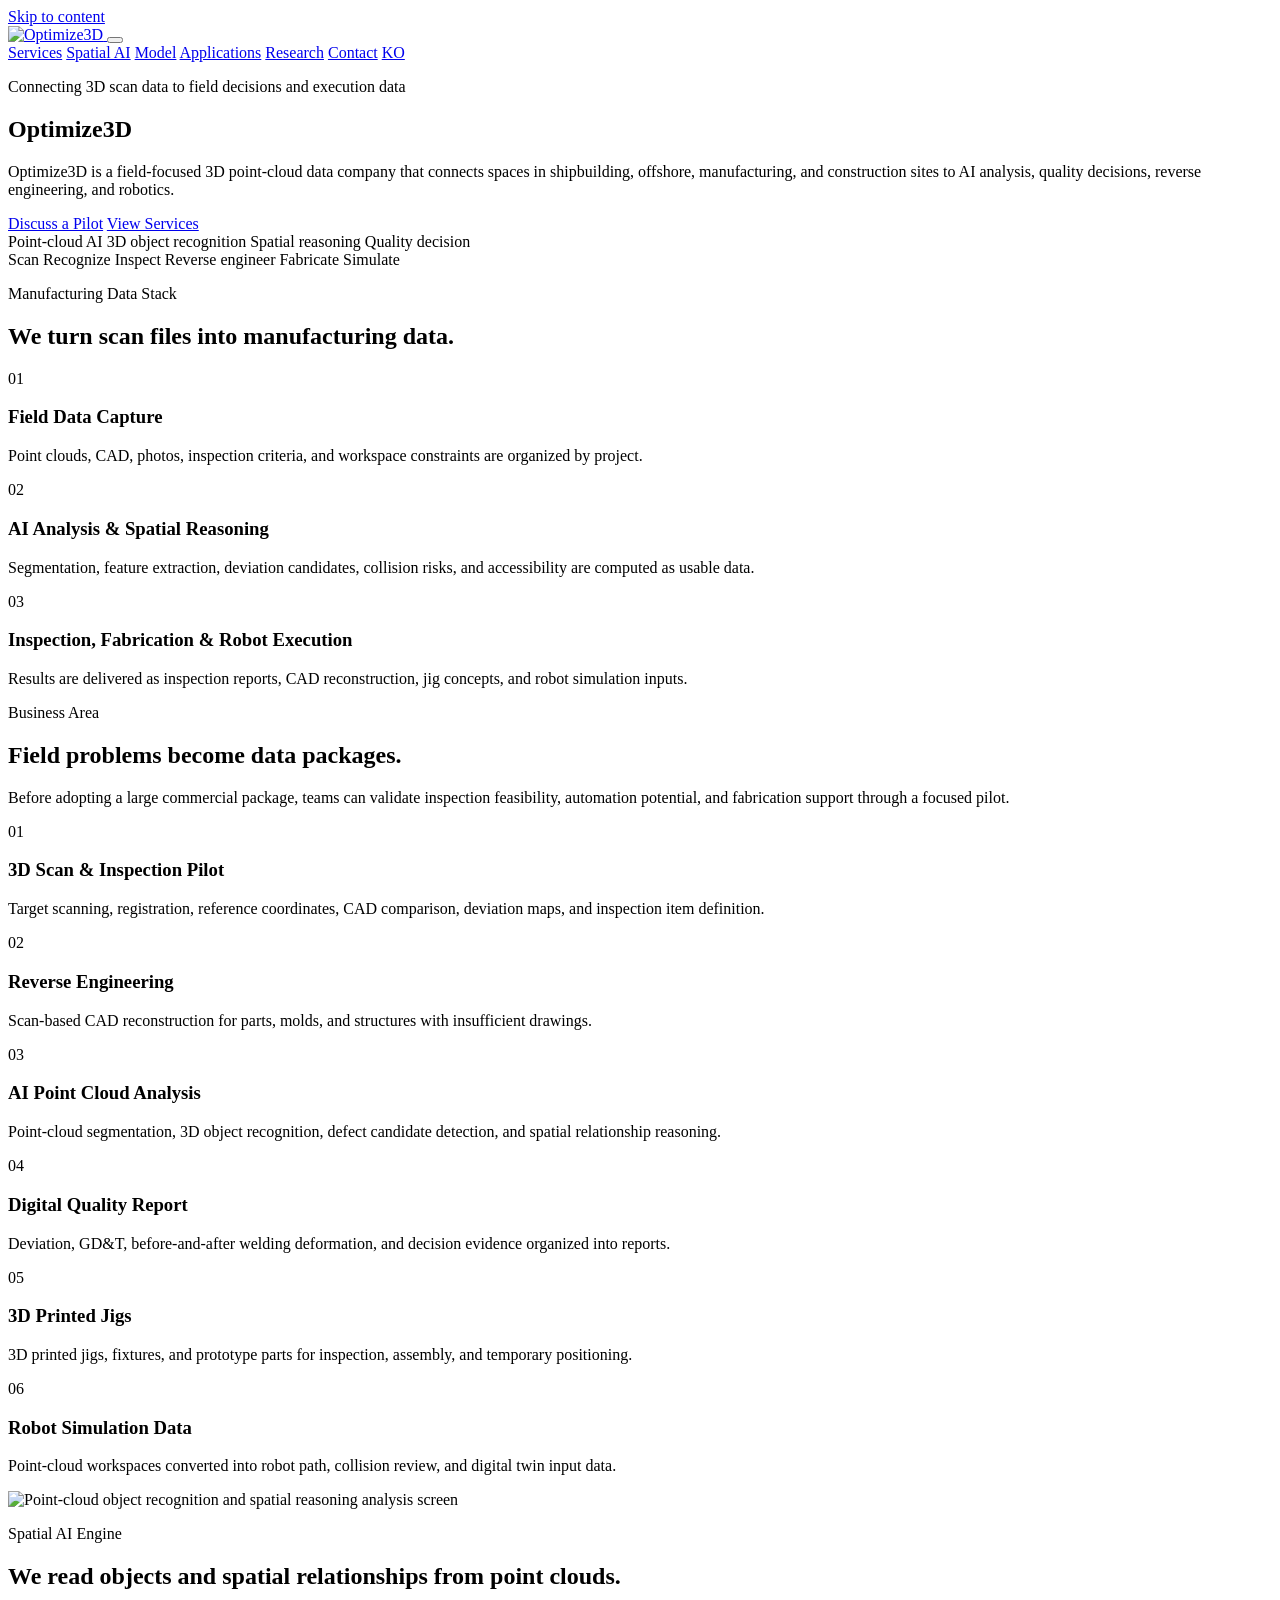
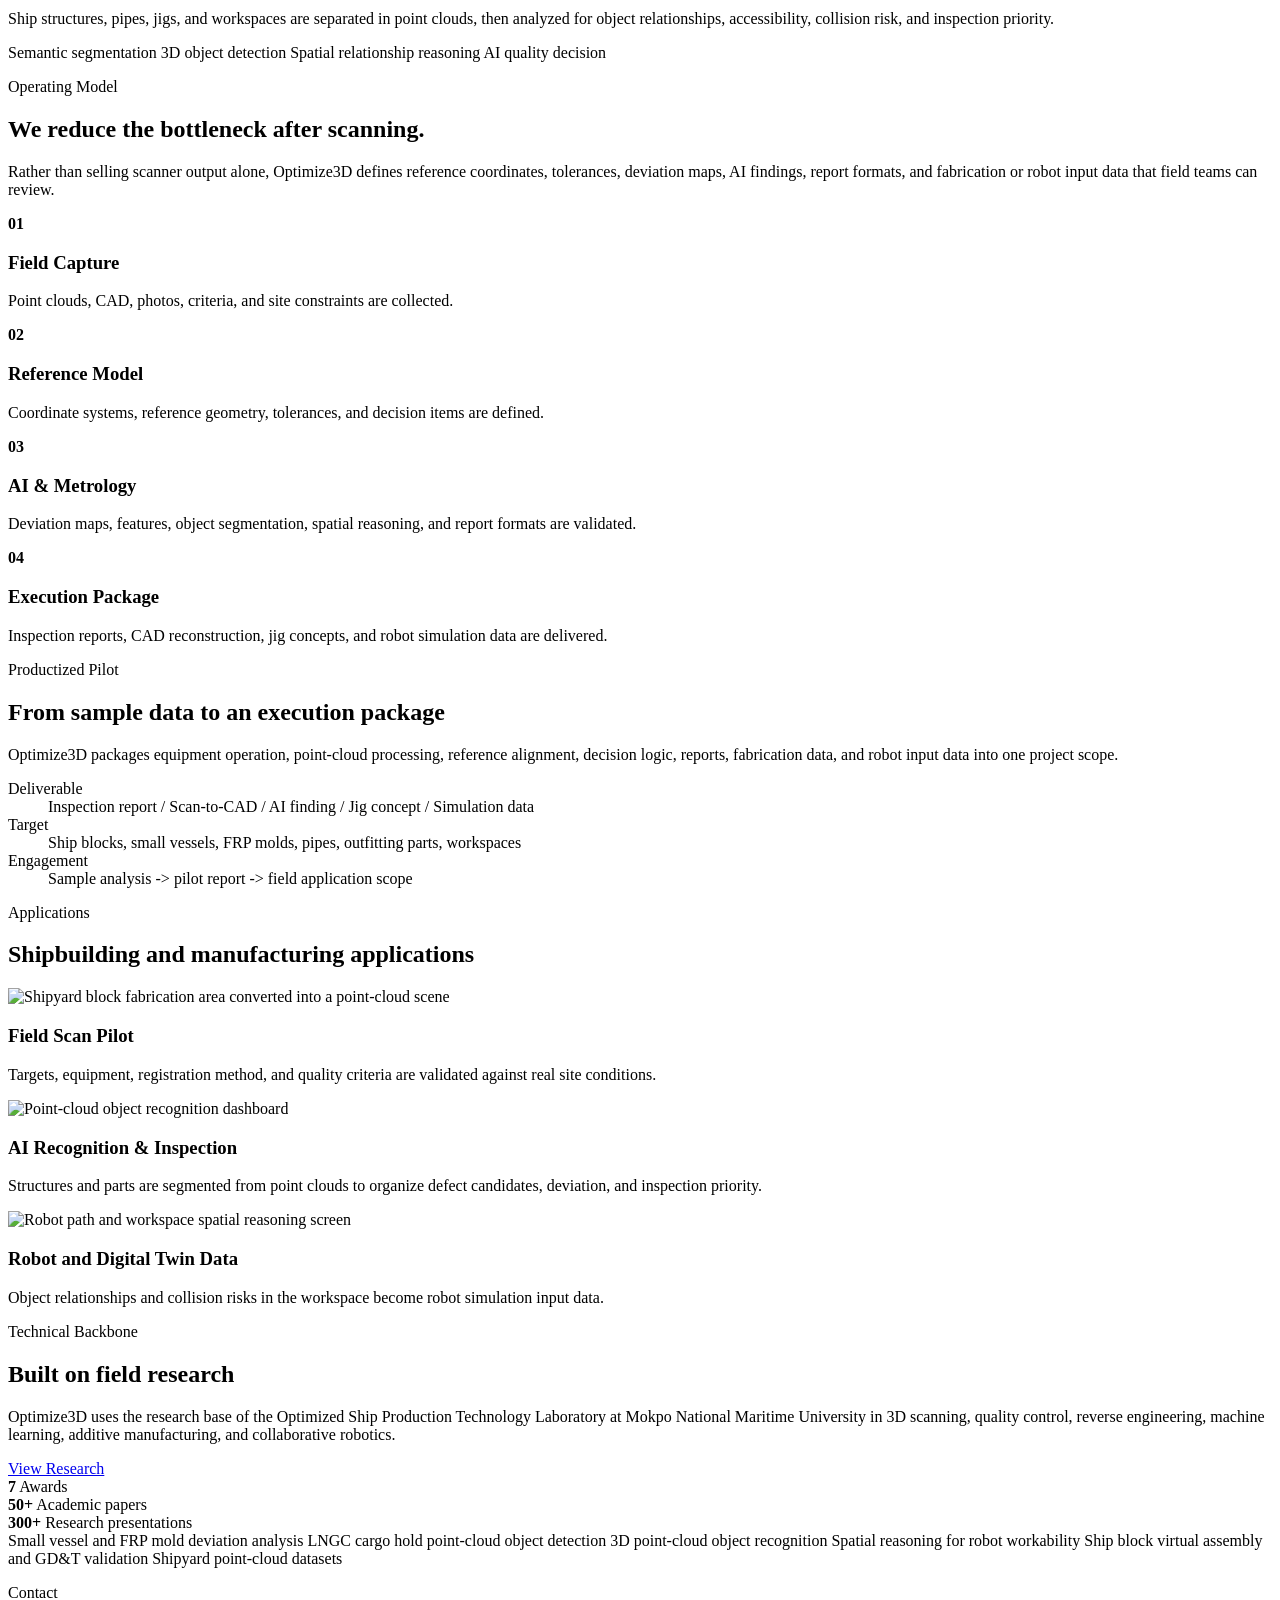
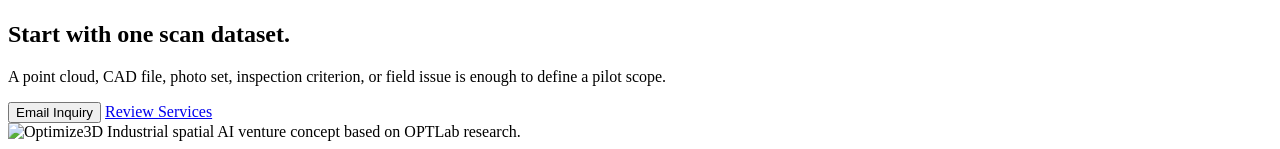
==== en/index.html @ 633547a8 "Add search metadata for GitHub Pages" ====
<!doctype html>
<html lang="en">
<head>
  <meta charset="utf-8">
  <meta name="viewport" content="width=device-width, initial-scale=1">
  <title>Optimize3D | Industrial 3D Point Cloud AI</title>
  <meta name="description" content="Optimize3D connects 3D scan data from shipbuilding, offshore, manufacturing, and construction sites to AI analysis, quality decisions, reverse engineering, and robotics.">
  <meta name="robots" content="index,follow">
  <link rel="canonical" href="https://optimize3d.github.io/Hompage/en/">
  <link rel="alternate" hreflang="ko" href="https://optimize3d.github.io/Hompage/">
  <link rel="alternate" hreflang="en" href="https://optimize3d.github.io/Hompage/en/">
  <meta property="og:type" content="website">
  <meta property="og:title" content="Optimize3D | Industrial 3D Point Cloud AI">
  <meta property="og:description" content="Industrial 3D point-cloud AI, metrology, inspection, reverse engineering, and robotics data packages for field execution.">
  <meta property="og:url" content="https://optimize3d.github.io/Hompage/en/">
  <meta property="og:image" content="https://optimize3d.github.io/Hompage/assets/images/shipyard-pointcloud-hero.png">
  <link rel="icon" href="../assets/brand/favicon.svg" type="image/svg+xml">
  <link rel="stylesheet" href="../assets/css/styles.css">
</head>
<body>
  <a class="skip-link" href="#main">Skip to content</a>

  <header class="site-header" id="top">
    <nav class="nav" aria-label="Primary navigation">
      <a class="brand" href="#top" aria-label="Optimize3D home">
        <img src="../assets/brand/optimize3d-logo.svg" alt="Optimize3D">
      </a>
      <button class="nav-toggle" type="button" aria-expanded="false" aria-controls="nav-links">
        <span></span>
        <span></span>
        <span></span>
      </button>
      <div class="nav-links" id="nav-links">
        <a href="#business">Services</a>
        <a href="#ai">Spatial AI</a>
        <a href="#platform">Model</a>
        <a href="#applications">Applications</a>
        <a href="research.html">Research</a>
        <a href="#contact">Contact</a>
        <a class="language-link" href="../index.html" lang="ko">KO</a>
      </div>
    </nav>
  </header>

  <main id="main">
    <section class="hero" aria-labelledby="hero-title">
      <div class="hero-inner">
        <div class="hero-copy">
          <p class="eyebrow">Connecting 3D scan data to field decisions and execution data</p>
          <h1 id="hero-title">Optimize3D</h1>
          <p class="hero-lead">Optimize3D is a field-focused 3D point-cloud data company that connects spaces in shipbuilding, offshore, manufacturing, and construction sites to AI analysis, quality decisions, reverse engineering, and robotics.</p>
          <div class="hero-actions">
            <a class="button primary" href="#contact">Discuss a Pilot</a>
            <a class="button secondary" href="#business">View Services</a>
          </div>
          <div class="hero-tags" aria-label="Core capabilities">
            <span>Point-cloud AI</span>
            <span>3D object recognition</span>
            <span>Spatial reasoning</span>
            <span>Quality decision</span>
          </div>
        </div>
      </div>
    </section>

    <section class="quick-line" aria-label="Optimize3D summary">
      <div>
        <span>Scan</span>
        <span>Recognize</span>
        <span>Inspect</span>
        <span>Reverse engineer</span>
        <span>Fabricate</span>
        <span>Simulate</span>
      </div>
    </section>

    <section class="solution-stack" aria-labelledby="stack-title">
      <div class="stack-inner">
        <div class="stack-head">
          <p class="kicker">Manufacturing Data Stack</p>
          <h2 id="stack-title">We turn scan files into manufacturing data.</h2>
        </div>
        <div class="stack-grid">
          <article>
            <span>01</span>
            <h3>Field Data Capture</h3>
            <p>Point clouds, CAD, photos, inspection criteria, and workspace constraints are organized by project.</p>
          </article>
          <article>
            <span>02</span>
            <h3>AI Analysis &amp; Spatial Reasoning</h3>
            <p>Segmentation, feature extraction, deviation candidates, collision risks, and accessibility are computed as usable data.</p>
          </article>
          <article>
            <span>03</span>
            <h3>Inspection, Fabrication &amp; Robot Execution</h3>
            <p>Results are delivered as inspection reports, CAD reconstruction, jig concepts, and robot simulation inputs.</p>
          </article>
        </div>
      </div>
    </section>

    <section class="section business-section" id="business" aria-labelledby="business-title">
      <div class="section-head compact">
        <p class="kicker">Business Area</p>
        <h2 id="business-title">Field problems become data packages.</h2>
        <p class="lead">Before adopting a large commercial package, teams can validate inspection feasibility, automation potential, and fabrication support through a focused pilot.</p>
      </div>
      <div class="business-grid">
        <article>
          <span>01</span>
          <h3>3D Scan &amp; Inspection Pilot</h3>
          <p>Target scanning, registration, reference coordinates, CAD comparison, deviation maps, and inspection item definition.</p>
        </article>
        <article>
          <span>02</span>
          <h3>Reverse Engineering</h3>
          <p>Scan-based CAD reconstruction for parts, molds, and structures with insufficient drawings.</p>
        </article>
        <article>
          <span>03</span>
          <h3>AI Point Cloud Analysis</h3>
          <p>Point-cloud segmentation, 3D object recognition, defect candidate detection, and spatial relationship reasoning.</p>
        </article>
        <article>
          <span>04</span>
          <h3>Digital Quality Report</h3>
          <p>Deviation, GD&amp;T, before-and-after welding deformation, and decision evidence organized into reports.</p>
        </article>
        <article>
          <span>05</span>
          <h3>3D Printed Jigs</h3>
          <p>3D printed jigs, fixtures, and prototype parts for inspection, assembly, and temporary positioning.</p>
        </article>
        <article>
          <span>06</span>
          <h3>Robot Simulation Data</h3>
          <p>Point-cloud workspaces converted into robot path, collision review, and digital twin input data.</p>
        </article>
      </div>
    </section>

    <section class="section ai-section" id="ai" aria-labelledby="ai-title">
      <div class="ai-visual">
        <img src="../assets/images/ai-pointcloud-recognition.png" alt="Point-cloud object recognition and spatial reasoning analysis screen">
      </div>
      <div class="ai-copy">
        <p class="kicker">Spatial AI Engine</p>
        <h2 id="ai-title">We read objects and spatial relationships from point clouds.</h2>
        <p>Ship structures, pipes, jigs, and workspaces are separated in point clouds, then analyzed for object relationships, accessibility, collision risk, and inspection priority.</p>
        <div class="ai-list">
          <span>Semantic segmentation</span>
          <span>3D object detection</span>
          <span>Spatial relationship reasoning</span>
          <span>AI quality decision</span>
        </div>
      </div>
    </section>

    <section class="section platform-section" id="platform" aria-labelledby="platform-title">
      <div class="platform-copy">
        <p class="kicker">Operating Model</p>
        <h2 id="platform-title">We reduce the bottleneck after scanning.</h2>
        <p>Rather than selling scanner output alone, Optimize3D defines reference coordinates, tolerances, deviation maps, AI findings, report formats, and fabrication or robot input data that field teams can review.</p>
      </div>
      <div class="workflow-board" aria-label="Optimize3D pilot process">
        <article>
          <strong>01</strong>
          <h3>Field Capture</h3>
          <p>Point clouds, CAD, photos, criteria, and site constraints are collected.</p>
        </article>
        <article>
          <strong>02</strong>
          <h3>Reference Model</h3>
          <p>Coordinate systems, reference geometry, tolerances, and decision items are defined.</p>
        </article>
        <article>
          <strong>03</strong>
          <h3>AI &amp; Metrology</h3>
          <p>Deviation maps, features, object segmentation, spatial reasoning, and report formats are validated.</p>
        </article>
        <article>
          <strong>04</strong>
          <h3>Execution Package</h3>
          <p>Inspection reports, CAD reconstruction, jig concepts, and robot simulation data are delivered.</p>
        </article>
      </div>
    </section>

    <section class="section product-section" aria-labelledby="product-title">
      <div class="product-panel">
        <div>
          <p class="kicker">Productized Pilot</p>
          <h2 id="product-title">From sample data to an execution package</h2>
          <p>Optimize3D packages equipment operation, point-cloud processing, reference alignment, decision logic, reports, fabrication data, and robot input data into one project scope.</p>
        </div>
        <dl>
          <div>
            <dt>Deliverable</dt>
            <dd>Inspection report / Scan-to-CAD / AI finding / Jig concept / Simulation data</dd>
          </div>
          <div>
            <dt>Target</dt>
            <dd>Ship blocks, small vessels, FRP molds, pipes, outfitting parts, workspaces</dd>
          </div>
          <div>
            <dt>Engagement</dt>
            <dd>Sample analysis -> pilot report -> field application scope</dd>
          </div>
        </dl>
      </div>
    </section>

    <section class="section applications-section" id="applications" aria-labelledby="applications-title">
      <div class="section-head compact">
        <p class="kicker">Applications</p>
        <h2 id="applications-title">Shipbuilding and manufacturing applications</h2>
      </div>
      <div class="application-grid">
        <article>
          <img src="../assets/images/shipyard-pointcloud-hero.png" alt="Shipyard block fabrication area converted into a point-cloud scene">
          <div>
            <h3>Field Scan Pilot</h3>
            <p>Targets, equipment, registration method, and quality criteria are validated against real site conditions.</p>
          </div>
        </article>
        <article>
          <img src="../assets/images/ai-pointcloud-recognition.png" alt="Point-cloud object recognition dashboard">
          <div>
            <h3>AI Recognition &amp; Inspection</h3>
            <p>Structures and parts are segmented from point clouds to organize defect candidates, deviation, and inspection priority.</p>
          </div>
        </article>
        <article>
          <img src="../assets/images/spatial-reasoning-robot.png" alt="Robot path and workspace spatial reasoning screen">
          <div>
            <h3>Robot and Digital Twin Data</h3>
            <p>Object relationships and collision risks in the workspace become robot simulation input data.</p>
          </div>
        </article>
      </div>
    </section>

    <section class="section proof-section" id="proof" aria-labelledby="proof-title">
      <div class="proof-copy">
        <p class="kicker">Technical Backbone</p>
        <h2 id="proof-title">Built on field research</h2>
        <p>Optimize3D uses the research base of the Optimized Ship Production Technology Laboratory at Mokpo National Maritime University in 3D scanning, quality control, reverse engineering, machine learning, additive manufacturing, and collaborative robotics.</p>
        <div class="proof-actions">
          <a class="button secondary" href="research.html">View Research</a>
        </div>
      </div>
      <div class="proof-evidence">
        <div class="proof-stats" aria-label="OPTLab research evidence summary">
          <article>
            <strong>7</strong>
            <span>Awards</span>
          </article>
          <article>
            <strong>50+</strong>
            <span>Academic papers</span>
          </article>
          <article>
            <strong>300+</strong>
            <span>Research presentations</span>
          </article>
        </div>
        <div class="proof-list">
          <span>Small vessel and FRP mold deviation analysis</span>
          <span>LNGC cargo hold point-cloud object detection</span>
          <span>3D point-cloud object recognition</span>
          <span>Spatial reasoning for robot workability</span>
          <span>Ship block virtual assembly and GD&amp;T validation</span>
          <span>Shipyard point-cloud datasets</span>
        </div>
      </div>
    </section>

    <section class="cta-section" id="contact" aria-labelledby="contact-title">
      <div class="cta-inner">
        <p class="kicker">Contact</p>
        <h2 id="contact-title">Start with one scan dataset.</h2>
        <p>A point cloud, CAD file, photo set, inspection criterion, or field issue is enough to define a pilot scope.</p>
        <div class="cta-actions">
          <button class="button primary" type="button" data-email-button data-email-subject="Optimize3D pilot inquiry">Email Inquiry</button>
          <a class="button secondary" href="#business">Review Services</a>
        </div>
        <noscript>
          <p class="contact-fallback">Enable JavaScript to use the email inquiry button.</p>
        </noscript>
      </div>
    </section>
  </main>

  <footer class="site-footer">
    <div>
      <img src="../assets/brand/optimize3d-logo.svg" alt="Optimize3D">
      <span>Industrial spatial AI venture concept based on OPTLab research.</span>
    </div>
  </footer>

  <script src="../assets/js/main.js"></script>
</body>
</html>
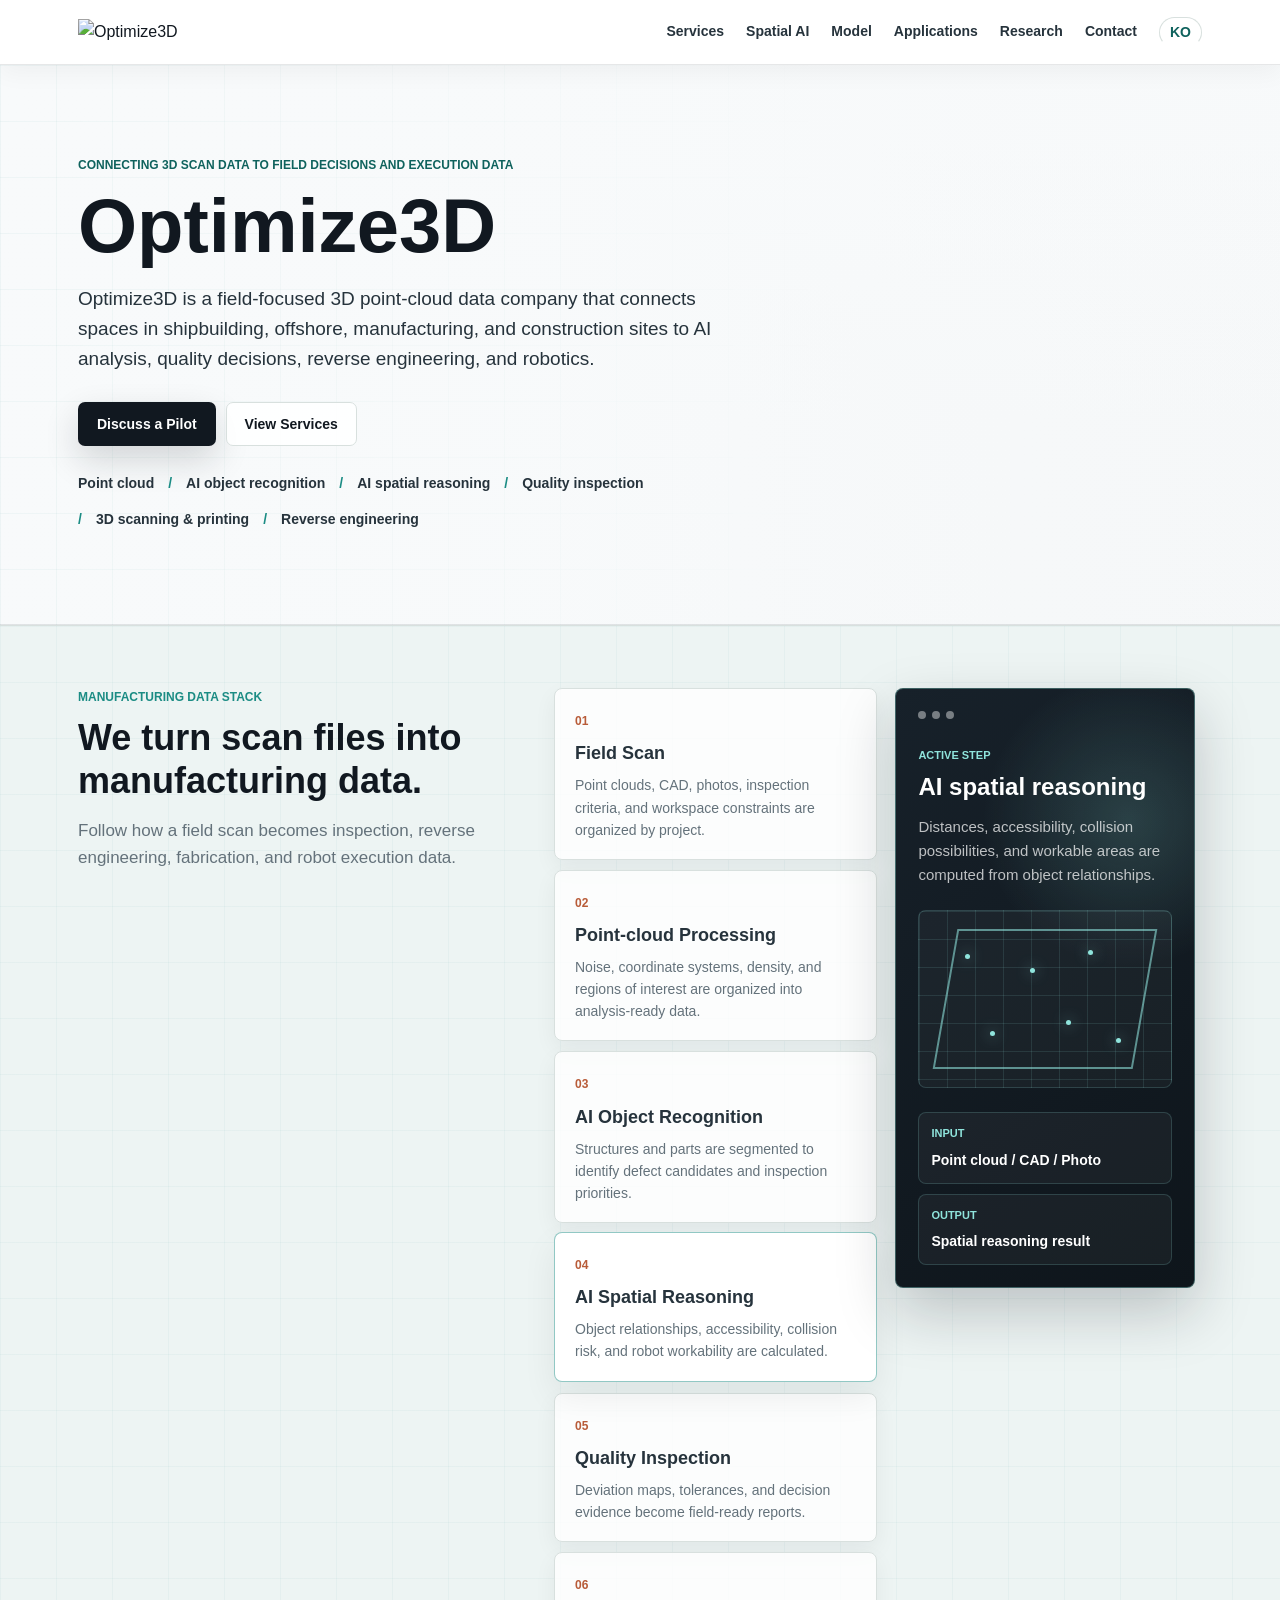
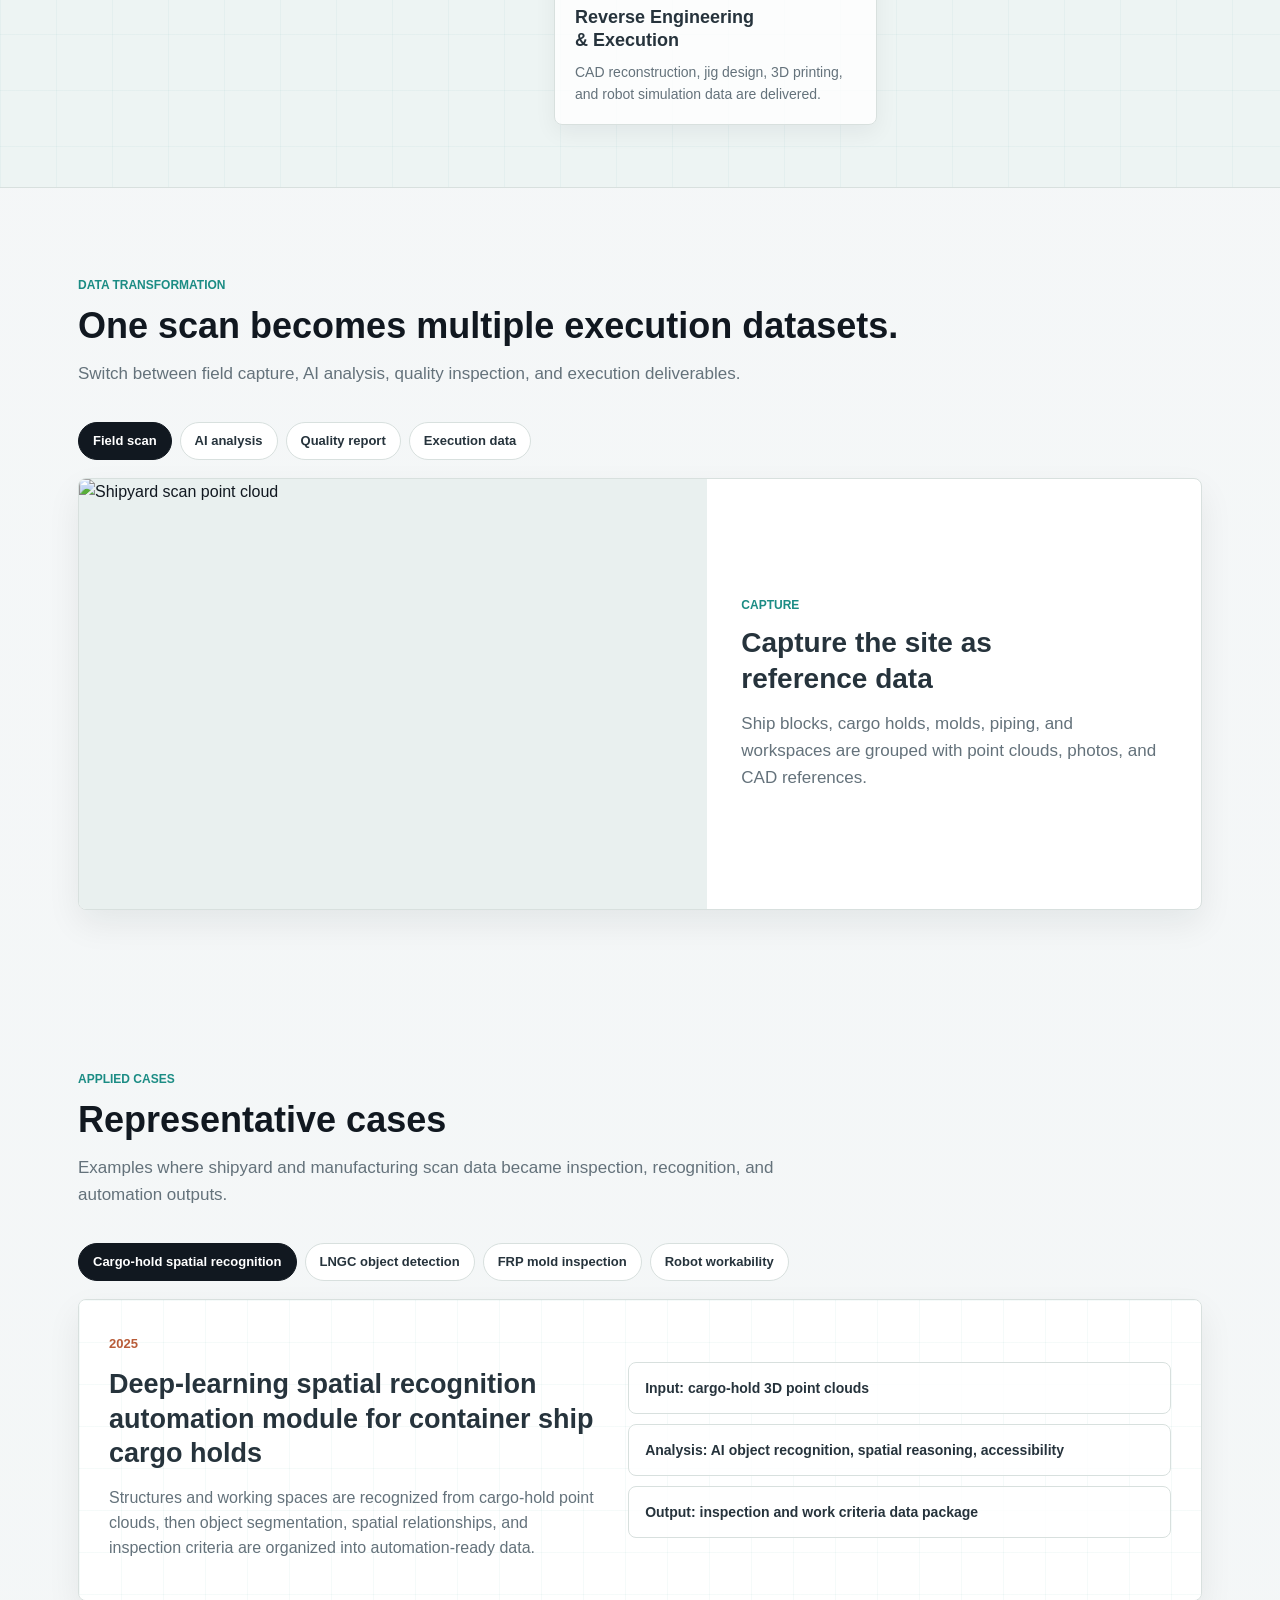
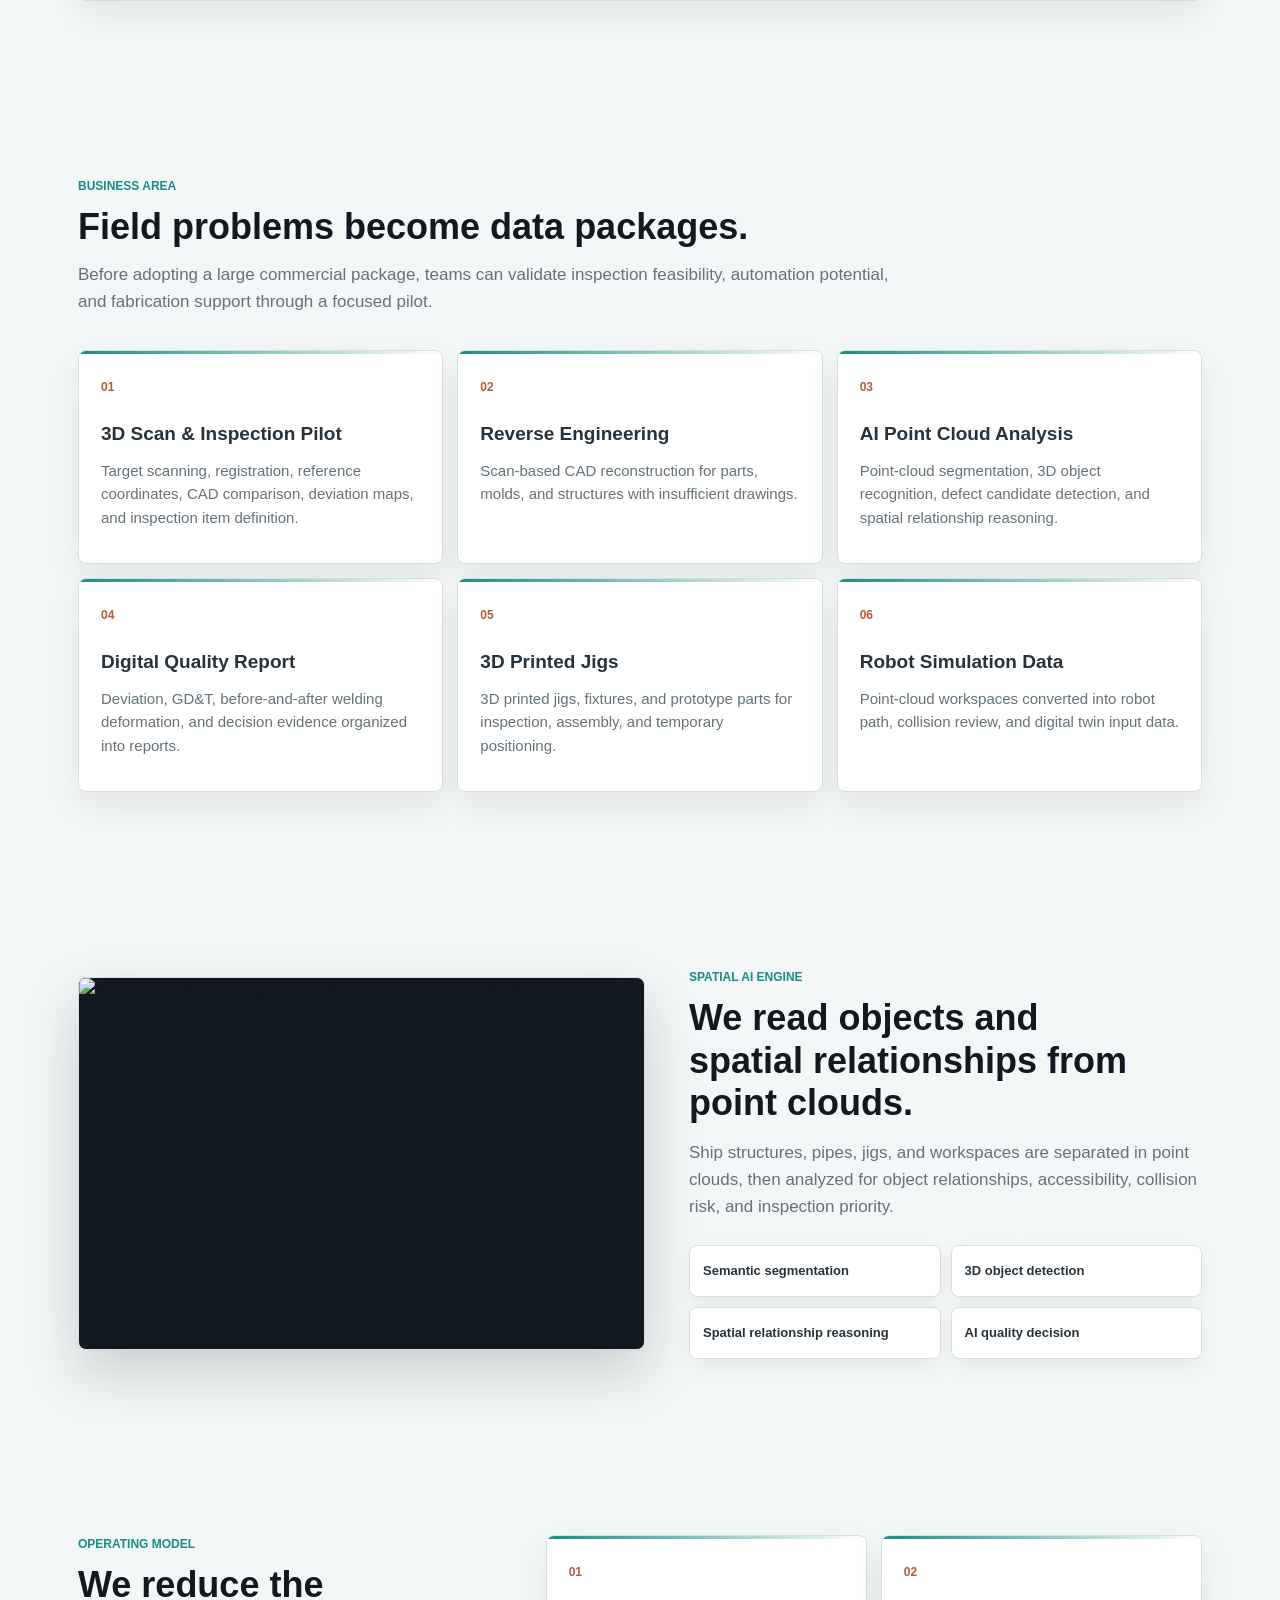
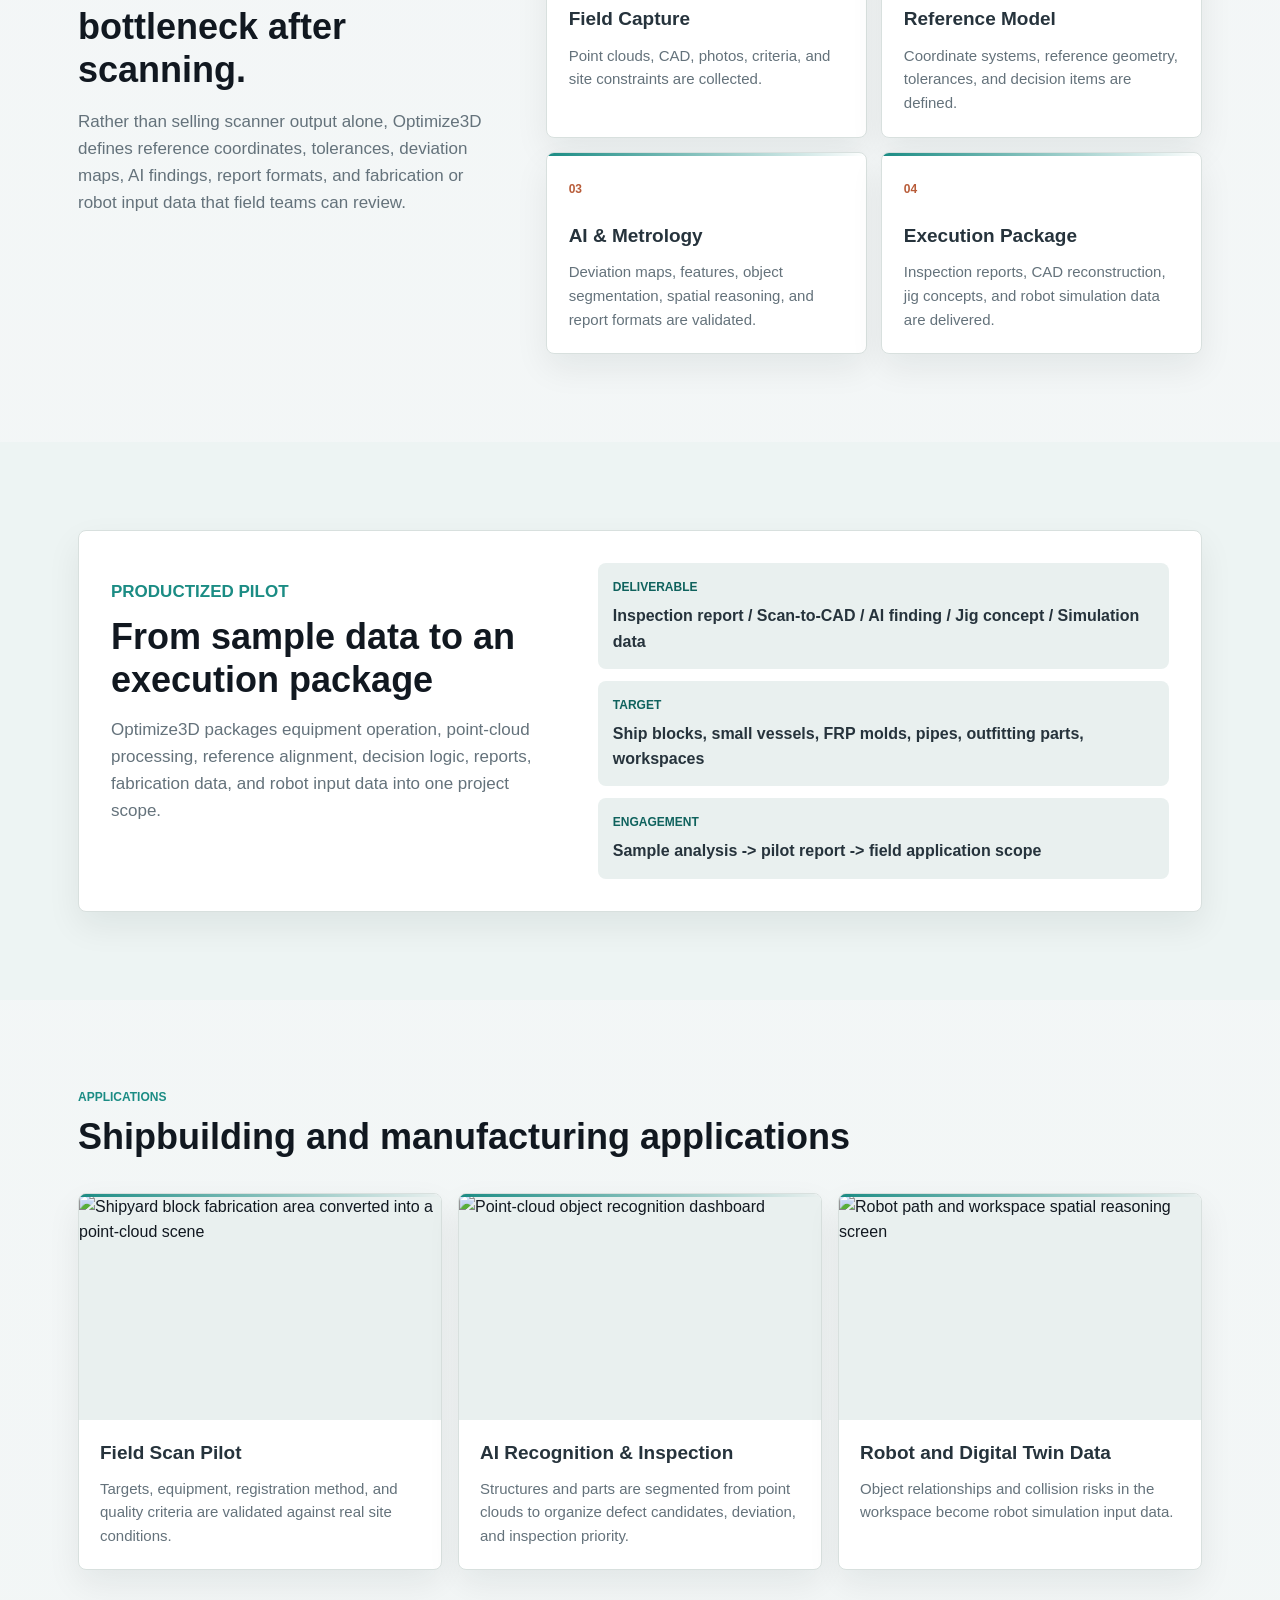
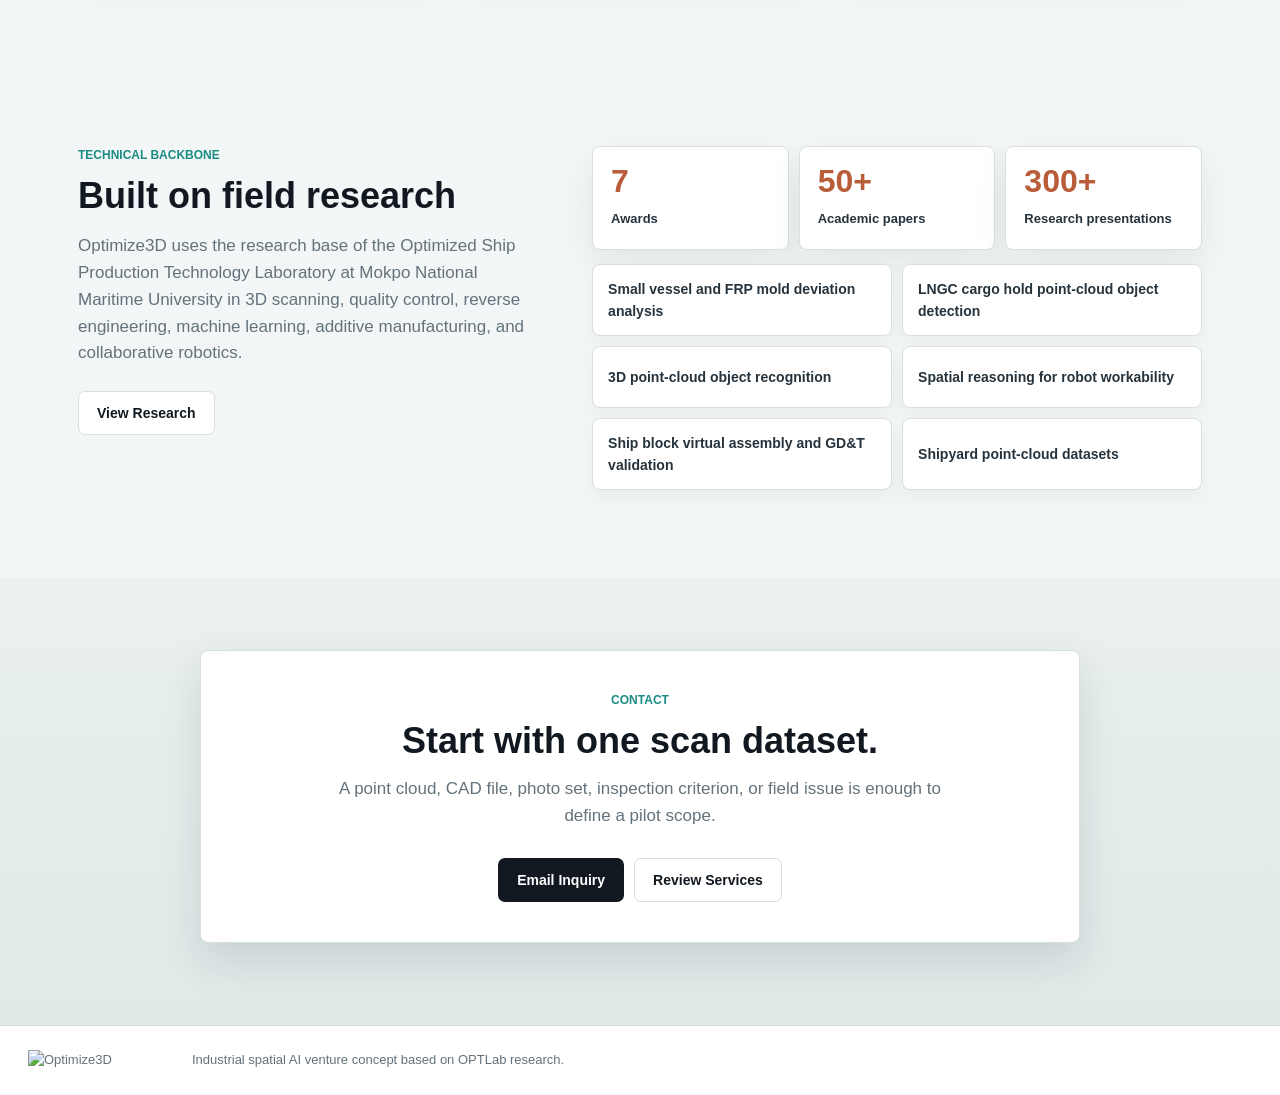
==== commit 635dbac0: "Add interactive homepage sections" ====
--- a/en/index.html
+++ b/en/index.html
@@ -15,7 +15,7 @@
   <meta property="og:url" content="https://optimize3d.github.io/Hompage/en/">
   <meta property="og:image" content="https://optimize3d.github.io/Hompage/assets/images/shipyard-pointcloud-hero.png">
   <link rel="icon" href="../assets/brand/favicon.svg" type="image/svg+xml">
-  <link rel="stylesheet" href="../assets/css/styles.css">
+  <link rel="stylesheet" href="../assets/css/styles.css?v=20260708a">
 </head>
 <body>
   <a class="skip-link" href="#main">Skip to content</a>
@@ -23,7 +23,7 @@
   <header class="site-header" id="top">
     <nav class="nav" aria-label="Primary navigation">
       <a class="brand" href="#top" aria-label="Optimize3D home">
-        <img src="../assets/brand/optimize3d-logo.svg" alt="Optimize3D">
+        <img src="../assets/brand/optimize3d-logo.svg?v=20260707a" alt="Optimize3D">
       </a>
       <button class="nav-toggle" type="button" aria-expanded="false" aria-controls="nav-links">
         <span></span>
@@ -54,23 +54,14 @@
             <a class="button secondary" href="#business">View Services</a>
           </div>
           <div class="hero-tags" aria-label="Core capabilities">
-            <span>Point-cloud AI</span>
-            <span>3D object recognition</span>
-            <span>Spatial reasoning</span>
-            <span>Quality decision</span>
-          </div>
-        </div>
-      </div>
-    </section>
-
-    <section class="quick-line" aria-label="Optimize3D summary">
-      <div>
-        <span>Scan</span>
-        <span>Recognize</span>
-        <span>Inspect</span>
-        <span>Reverse engineer</span>
-        <span>Fabricate</span>
-        <span>Simulate</span>
+            <span>Point cloud</span>
+            <span>AI object recognition</span>
+            <span>AI spatial reasoning</span>
+            <span>Quality inspection</span>
+            <span>3D scanning &amp; printing</span>
+            <span>Reverse engineering</span>
+          </div>
+        </div>
       </div>
     </section>
 
@@ -79,24 +70,179 @@
         <div class="stack-head">
           <p class="kicker">Manufacturing Data Stack</p>
           <h2 id="stack-title">We turn scan files into manufacturing data.</h2>
-        </div>
-        <div class="stack-grid">
-          <article>
+          <p>Follow how a field scan becomes inspection, reverse engineering, fabrication, and robot execution data.</p>
+        </div>
+        <div class="pipeline-shell" data-pipeline>
+          <div class="pipeline-steps">
+          <article data-pipeline-step data-pipeline-title="Field scan data" data-pipeline-body="Objects, coordinate systems, photos, CAD files, and inspection criteria are grouped into one project dataset." data-pipeline-output="Point cloud / CAD / Photo">
             <span>01</span>
-            <h3>Field Data Capture</h3>
+            <h3>Field Scan</h3>
             <p>Point clouds, CAD, photos, inspection criteria, and workspace constraints are organized by project.</p>
           </article>
-          <article>
+          <article data-pipeline-step data-pipeline-title="Point-cloud registration" data-pipeline-body="Large point clouds are aligned to reference coordinates and prepared at usable density and structure." data-pipeline-output="Registered point cloud">
             <span>02</span>
-            <h3>AI Analysis &amp; Spatial Reasoning</h3>
-            <p>Segmentation, feature extraction, deviation candidates, collision risks, and accessibility are computed as usable data.</p>
-          </article>
-          <article>
+            <h3>Point-cloud Processing</h3>
+            <p>Noise, coordinate systems, density, and regions of interest are organized into analysis-ready data.</p>
+          </article>
+          <article data-pipeline-step data-pipeline-title="AI object recognition" data-pipeline-body="Blocks, stiffeners, pipes, workspaces, and jig candidates are segmented and recognized as objects." data-pipeline-output="Object labels / Segments">
             <span>03</span>
-            <h3>Inspection, Fabrication &amp; Robot Execution</h3>
-            <p>Results are delivered as inspection reports, CAD reconstruction, jig concepts, and robot simulation inputs.</p>
-          </article>
-        </div>
+            <h3>AI Object Recognition</h3>
+            <p>Structures and parts are segmented to identify defect candidates and inspection priorities.</p>
+          </article>
+          <article data-pipeline-step data-pipeline-title="AI spatial reasoning" data-pipeline-body="Distances, accessibility, collision possibilities, and workable areas are computed from object relationships." data-pipeline-output="Spatial reasoning result">
+            <span>04</span>
+            <h3>AI Spatial Reasoning</h3>
+            <p>Object relationships, accessibility, collision risk, and robot workability are calculated.</p>
+          </article>
+          <article data-pipeline-step data-pipeline-title="Quality inspection report" data-pipeline-body="CAD deviations, GD&amp;T, tolerances, and release or hold evidence are organized into reports." data-pipeline-output="Deviation map / Report">
+            <span>05</span>
+            <h3>Quality Inspection</h3>
+            <p>Deviation maps, tolerances, and decision evidence become field-ready reports.</p>
+          </article>
+          <article data-pipeline-step data-pipeline-title="Execution data package" data-pipeline-body="Scan-to-CAD, 3D printed jig concepts, and robot simulation input data are connected into deliverables." data-pipeline-output="CAD / Jig / Robot data">
+            <span>06</span>
+            <h3>Reverse Engineering &amp; Execution</h3>
+            <p>CAD reconstruction, jig design, 3D printing, and robot simulation data are delivered.</p>
+          </article>
+          </div>
+          <aside class="pipeline-visual" aria-label="Pipeline status">
+            <div class="pipeline-screen">
+              <div class="screen-toolbar">
+                <span></span>
+                <span></span>
+                <span></span>
+              </div>
+              <p class="screen-kicker">ACTIVE STEP</p>
+              <h3 data-pipeline-visual-title>Field scan data</h3>
+              <p data-pipeline-visual-body>Objects, coordinate systems, photos, CAD files, and inspection criteria are grouped into one project dataset.</p>
+              <div class="scan-map" aria-hidden="true">
+                <span></span><span></span><span></span><span></span><span></span><span></span>
+              </div>
+              <dl>
+                <div>
+                  <dt>Input</dt>
+                  <dd>Point cloud / CAD / Photo</dd>
+                </div>
+                <div>
+                  <dt>Output</dt>
+                  <dd data-pipeline-visual-output>Point cloud / CAD / Photo</dd>
+                </div>
+              </dl>
+            </div>
+          </aside>
+        </div>
+      </div>
+    </section>
+
+    <section class="section compare-section" aria-labelledby="compare-title" data-tab-group>
+      <div class="section-head compact">
+        <p class="kicker">Data Transformation</p>
+        <h2 id="compare-title">One scan becomes multiple execution datasets.</h2>
+        <p class="lead">Switch between field capture, AI analysis, quality inspection, and execution deliverables.</p>
+      </div>
+      <div class="tab-controls" role="tablist" aria-label="Data transformation steps">
+        <button type="button" role="tab" aria-selected="true" data-tab-target="compare-scan">Field scan</button>
+        <button type="button" role="tab" aria-selected="false" data-tab-target="compare-ai">AI analysis</button>
+        <button type="button" role="tab" aria-selected="false" data-tab-target="compare-report">Quality report</button>
+        <button type="button" role="tab" aria-selected="false" data-tab-target="compare-output">Execution data</button>
+      </div>
+      <div class="compare-stage">
+        <article class="tab-panel is-active" id="compare-scan" role="tabpanel">
+          <img src="../assets/images/shipyard-pointcloud-hero.png" alt="Shipyard scan point cloud">
+          <div>
+            <p class="kicker">Capture</p>
+            <h3>Capture the site as reference data</h3>
+            <p>Ship blocks, cargo holds, molds, piping, and workspaces are grouped with point clouds, photos, and CAD references.</p>
+          </div>
+        </article>
+        <article class="tab-panel" id="compare-ai" role="tabpanel" hidden>
+          <img src="../assets/images/ai-pointcloud-recognition.png" alt="AI object recognition and spatial reasoning screen">
+          <div>
+            <p class="kicker">Analyze</p>
+            <h3>AI object recognition and spatial reasoning</h3>
+            <p>Structures and parts are segmented, then object relationships, accessibility, and collision risks are calculated.</p>
+          </div>
+        </article>
+        <article class="tab-panel" id="compare-report" role="tabpanel" hidden>
+          <img src="../assets/images/hull-deviation-real.png" alt="Deviation analysis and quality report screen">
+          <div>
+            <p class="kicker">Decide</p>
+            <h3>Deviation maps and quality decisions</h3>
+            <p>CAD deviations, tolerances, inspection priority, and release or hold evidence are organized into reports.</p>
+          </div>
+        </article>
+        <article class="tab-panel" id="compare-output" role="tabpanel" hidden>
+          <img src="../assets/images/spatial-reasoning-robot.png" alt="Robot simulation and workspace data">
+          <div>
+            <p class="kicker">Execute</p>
+            <h3>Connect to CAD, jigs, and robot data</h3>
+            <p>Scan-to-CAD, 3D printed jig concepts, workspace digital twins, and robot path review data become deliverables.</p>
+          </div>
+        </article>
+      </div>
+    </section>
+
+    <section class="section case-section" aria-labelledby="case-title" data-tab-group>
+      <div class="section-head compact">
+        <p class="kicker">Applied Cases</p>
+        <h2 id="case-title">Representative cases</h2>
+        <p class="lead">Examples where shipyard and manufacturing scan data became inspection, recognition, and automation outputs.</p>
+      </div>
+      <div class="case-tabs" role="tablist" aria-label="Representative cases">
+        <button type="button" role="tab" aria-selected="true" data-tab-target="case-cargo">Cargo-hold spatial recognition</button>
+        <button type="button" role="tab" aria-selected="false" data-tab-target="case-lngc">LNGC object detection</button>
+        <button type="button" role="tab" aria-selected="false" data-tab-target="case-mold">FRP mold inspection</button>
+        <button type="button" role="tab" aria-selected="false" data-tab-target="case-robot">Robot workability</button>
+      </div>
+      <div class="case-panels">
+        <article class="case-panel tab-panel is-active" id="case-cargo" role="tabpanel">
+          <div>
+            <time>2025</time>
+            <h3>Deep-learning spatial recognition automation module for container ship cargo holds</h3>
+            <p>Structures and working spaces are recognized from cargo-hold point clouds, then object segmentation, spatial relationships, and inspection criteria are organized into automation-ready data.</p>
+          </div>
+          <ul>
+            <li>Input: cargo-hold 3D point clouds</li>
+            <li>Analysis: AI object recognition, spatial reasoning, accessibility</li>
+            <li>Output: inspection and work criteria data package</li>
+          </ul>
+        </article>
+        <article class="case-panel tab-panel" id="case-lngc" role="tabpanel" hidden>
+          <div>
+            <time>2020-2021</time>
+            <h3>3D point-cloud object detection for LNGC cargo holds</h3>
+            <p>Deep-learning point-cloud processing and post-processing were applied to detect and separate scaffolding systems during cargo-hold measurement.</p>
+          </div>
+          <ul>
+            <li>Input: LNGC cargo-hold scan data</li>
+            <li>Analysis: object detection, semantic segmentation, post-processing</li>
+            <li>Output: cleaned measurement target data</li>
+          </ul>
+        </article>
+        <article class="case-panel tab-panel" id="case-mold" role="tabpanel" hidden>
+          <div>
+            <time>2016-2021</time>
+            <h3>3D scanning and deviation analysis for small vessels and FRP molds</h3>
+            <p>Scan data from small vessels and production molds was compared against reference geometry to validate dimensional control and process improvement opportunities.</p>
+          </div>
+          <ul>
+            <li>Input: small vessel and FRP mold scan data</li>
+            <li>Analysis: registration, deviation map, quality criteria</li>
+            <li>Output: mold quality and improvement evidence</li>
+          </ul>
+        </article>
+        <article class="case-panel tab-panel" id="case-robot" role="tabpanel" hidden>
+          <div>
+            <time>2025-2026</time>
+            <h3>Collaborative robot welding automation and point-cloud surface extraction</h3>
+            <p>Point clouds from constrained ship-block environments are converted into robot paths, collision checks, and welding automation input data.</p>
+          </div>
+          <ul>
+            <li>Input: ship-block workspace point clouds</li>
+            <li>Analysis: surface extraction, path candidates, collision review</li>
+            <li>Output: robot simulation input data</li>
+          </ul>
+        </article>
       </div>
     </section>
 
@@ -294,11 +440,11 @@
 
   <footer class="site-footer">
     <div>
-      <img src="../assets/brand/optimize3d-logo.svg" alt="Optimize3D">
+      <img src="../assets/brand/optimize3d-logo.svg?v=20260707a" alt="Optimize3D">
       <span>Industrial spatial AI venture concept based on OPTLab research.</span>
     </div>
   </footer>
 
-  <script src="../assets/js/main.js"></script>
+  <script src="../assets/js/main.js?v=20260708a"></script>
 </body>
 </html>
--- a/assets/css/styles.css
+++ b/assets/css/styles.css
@@ -0,0 +1,1655 @@
+:root {
+  --ink: #111820;
+  --ink-2: #26333c;
+  --muted: #64727b;
+  --paper: #f5f7f8;
+  --surface: #ffffff;
+  --soft: #e9f0ef;
+  --line: #d8e0de;
+  --teal: #1b8c84;
+  --teal-2: #0f625d;
+  --aqua: #8fe4dc;
+  --copper: #b85c39;
+  --panel: #17212a;
+  --panel-2: #202c36;
+  --white: #ffffff;
+  --shadow: 0 18px 42px rgba(17, 24, 32, .12);
+  --shadow-soft: 0 14px 34px rgba(17, 24, 32, .07);
+}
+
+* {
+  box-sizing: border-box;
+}
+
+html {
+  scroll-behavior: smooth;
+}
+
+body {
+  margin: 0;
+  background:
+    linear-gradient(180deg, #f8fafb 0%, var(--paper) 420px, #f2f6f6 100%);
+  color: var(--ink);
+  font-family: Inter, Pretendard, "Noto Sans KR", "Apple SD Gothic Neo", Arial, sans-serif;
+  line-height: 1.58;
+  overflow-x: hidden;
+  word-break: keep-all;
+}
+
+a {
+  color: inherit;
+  text-decoration: none;
+}
+
+img {
+  display: block;
+  max-width: 100%;
+}
+
+[hidden] {
+  display: none !important;
+}
+
+p,
+h1,
+h2,
+h3,
+figure,
+dl {
+  margin: 0;
+}
+
+p,
+h1,
+h2,
+h3,
+li,
+a,
+dt,
+dd,
+span {
+  overflow-wrap: break-word;
+}
+
+section[id] {
+  scroll-margin-top: 78px;
+}
+
+h1,
+h2,
+h3,
+.hero-lead,
+.lead {
+  text-wrap: pretty;
+}
+
+.skip-link {
+  position: absolute;
+  left: 16px;
+  top: -80px;
+  z-index: 30;
+  padding: 10px 14px;
+  border-radius: 6px;
+  background: var(--surface);
+  color: var(--ink);
+}
+
+.skip-link:focus {
+  top: 12px;
+}
+
+.site-header {
+  position: sticky;
+  top: 0;
+  z-index: 20;
+  background: rgba(255, 255, 255, .9);
+  border-bottom: 1px solid rgba(17, 24, 32, .1);
+  box-shadow: 0 8px 24px rgba(17, 24, 32, .045);
+  backdrop-filter: blur(16px);
+}
+
+.nav {
+  width: min(1180px, 100%);
+  margin: 0 auto;
+  padding: 12px 28px;
+  display: flex;
+  align-items: center;
+  justify-content: space-between;
+  gap: 24px;
+}
+
+.brand img {
+  width: 186px;
+  height: auto;
+}
+
+.nav-links {
+  display: flex;
+  align-items: center;
+  gap: 22px;
+  color: var(--ink-2);
+  font-size: 14px;
+  font-weight: 850;
+}
+
+.nav-links a {
+  padding: 8px 0;
+  border-bottom: 2px solid transparent;
+  transition: border-color .18s ease, color .18s ease;
+}
+
+.nav-links a:hover {
+  border-color: var(--teal);
+  color: var(--ink);
+}
+
+.language-link {
+  padding: 7px 10px !important;
+  border: 1px solid var(--line);
+  border-radius: 999px;
+  background: var(--surface);
+  color: var(--teal-2) !important;
+  line-height: 1;
+}
+
+.nav-toggle {
+  display: none;
+  width: 42px;
+  height: 42px;
+  border: 1px solid var(--line);
+  border-radius: 8px;
+  background: var(--surface);
+  color: var(--ink);
+}
+
+.nav-toggle span {
+  display: block;
+  width: 18px;
+  height: 2px;
+  margin: 4px auto;
+  background: currentColor;
+}
+
+.hero {
+  position: relative;
+  min-height: 560px;
+  background:
+    linear-gradient(90deg, rgba(248, 250, 251, .98) 0%, rgba(248, 250, 251, .9) 43%, rgba(248, 250, 251, .36) 76%, rgba(248, 250, 251, .18) 100%),
+    url("../images/shipyard-pointcloud-hero.png") center right / cover no-repeat;
+  color: var(--ink);
+  overflow: hidden;
+}
+
+.hero::before {
+  content: "";
+  position: absolute;
+  inset: 0;
+  background:
+    linear-gradient(rgba(27, 140, 132, .08) 1px, transparent 1px),
+    linear-gradient(90deg, rgba(27, 140, 132, .08) 1px, transparent 1px);
+  background-size: 56px 56px;
+  mask-image: linear-gradient(90deg, rgba(0, 0, 0, .58), transparent 66%);
+  pointer-events: none;
+  animation: grid-drift 18s linear infinite;
+}
+
+.hero::after {
+  content: "";
+  position: absolute;
+  inset: auto 0 0;
+  height: 1px;
+  background: rgba(17, 24, 32, .1);
+}
+
+.hero-inner {
+  position: relative;
+  z-index: 1;
+  width: min(1180px, 100%);
+  min-height: 560px;
+  margin: 0 auto;
+  padding: 82px 28px 86px;
+  display: flex;
+  align-items: center;
+}
+
+.hero-copy {
+  max-width: 720px;
+}
+
+.eyebrow,
+.kicker {
+  color: var(--teal);
+  font-size: 12px;
+  font-weight: 900;
+  letter-spacing: 0;
+  text-transform: uppercase;
+}
+
+.hero .eyebrow {
+  color: var(--teal-2);
+}
+
+h1 {
+  max-width: 760px;
+  margin-top: 14px;
+  color: inherit;
+  font-size: 76px;
+  line-height: .98;
+  letter-spacing: 0;
+  font-weight: 900;
+}
+
+.hero-lead {
+  max-width: 680px;
+  margin-top: 20px;
+  color: var(--ink-2);
+  font-size: 19px;
+}
+
+.hero-actions,
+.cta-actions {
+  display: flex;
+  flex-wrap: wrap;
+  gap: 10px;
+  margin-top: 28px;
+}
+
+.button {
+  display: inline-flex;
+  align-items: center;
+  justify-content: center;
+  min-height: 44px;
+  padding: 0 18px;
+  border: 1px solid transparent;
+  border-radius: 7px;
+  font-family: inherit;
+  font-size: 14px;
+  font-weight: 900;
+  white-space: nowrap;
+  cursor: pointer;
+  transition: transform .18s ease, box-shadow .18s ease, border-color .18s ease, background .18s ease;
+}
+
+.button:hover {
+  transform: translateY(-1px);
+  box-shadow: 0 10px 22px rgba(17, 24, 32, .14);
+}
+
+.button.primary {
+  background: var(--ink);
+  color: var(--white);
+}
+
+.button.secondary {
+  background: var(--surface);
+  border-color: var(--line);
+  color: var(--ink);
+}
+
+.button.ghost {
+  background: transparent;
+  border-color: var(--line);
+  color: var(--ink-2);
+}
+
+.hero .button.primary {
+  background: var(--ink);
+  color: var(--white);
+  box-shadow: 0 14px 34px rgba(17, 24, 32, .16);
+}
+
+.hero .button.secondary {
+  background: rgba(255, 255, 255, .84);
+  border-color: var(--line);
+  color: var(--ink);
+}
+
+.hero-tags {
+  display: flex;
+  flex-wrap: wrap;
+  gap: 14px;
+  margin-top: 26px;
+}
+
+.hero-tags span {
+  color: var(--ink-2);
+  font-size: 14px;
+  font-weight: 850;
+}
+
+.hero-tags span + span::before {
+  content: "/";
+  display: inline-block;
+  margin-right: 14px;
+  color: var(--teal);
+}
+
+.solution-stack {
+  background:
+    linear-gradient(rgba(27, 140, 132, .045) 1px, transparent 1px),
+    linear-gradient(90deg, rgba(27, 140, 132, .045) 1px, transparent 1px),
+    #edf4f3;
+  background-size: 56px 56px;
+  color: var(--ink);
+  border-top: 1px solid var(--line);
+  border-bottom: 1px solid var(--line);
+}
+
+.stack-inner {
+  width: min(1180px, 100%);
+  margin: 0 auto;
+  padding: 62px 28px;
+  display: grid;
+  grid-template-columns: minmax(280px, .8fr) minmax(0, 1.2fr);
+  gap: 44px;
+  align-items: start;
+}
+
+.stack-head .kicker {
+  color: var(--teal);
+}
+
+.stack-head h2 {
+  color: var(--ink);
+}
+
+.stack-head p:not(.kicker) {
+  margin-top: 16px;
+  color: var(--muted);
+  font-size: 17px;
+}
+
+.stack-grid {
+  display: grid;
+  grid-template-columns: repeat(3, minmax(0, 1fr));
+  gap: 12px;
+}
+
+.stack-grid article {
+  min-height: 220px;
+  padding: 22px;
+  border: 1px solid var(--line);
+  border-radius: 8px;
+  background: rgba(255, 255, 255, .86);
+  box-shadow: var(--shadow-soft);
+}
+
+.stack-grid span {
+  color: var(--copper);
+  font-size: 12px;
+  font-weight: 900;
+}
+
+.stack-grid h3 {
+  margin-top: 28px;
+  color: var(--ink-2);
+}
+
+.stack-grid p {
+  margin-top: 12px;
+  color: var(--muted);
+  font-size: 15px;
+}
+
+.pipeline-shell {
+  display: grid;
+  grid-template-columns: minmax(0, .98fr) minmax(300px, .72fr);
+  gap: 18px;
+  align-items: start;
+}
+
+.pipeline-steps {
+  display: grid;
+  gap: 10px;
+}
+
+.pipeline-steps article {
+  min-height: 126px;
+  padding: 18px 20px;
+  border: 1px solid var(--line);
+  border-radius: 8px;
+  background: rgba(255, 255, 255, .82);
+  box-shadow: 0 8px 22px rgba(17, 24, 32, .055);
+  cursor: pointer;
+  transition: border-color .18s ease, transform .18s ease, box-shadow .18s ease, background .18s ease;
+}
+
+.pipeline-steps article:hover,
+.pipeline-steps article.is-active {
+  transform: translateY(-1px);
+  border-color: rgba(27, 140, 132, .48);
+  background: var(--surface);
+  box-shadow: var(--shadow-soft);
+}
+
+.pipeline-steps span {
+  color: var(--copper);
+  font-size: 12px;
+  font-weight: 900;
+}
+
+.pipeline-steps h3 {
+  margin-top: 10px;
+  font-size: 18px;
+}
+
+.pipeline-steps p {
+  margin-top: 9px;
+  color: var(--muted);
+  font-size: 14px;
+}
+
+.pipeline-visual {
+  position: sticky;
+  top: 94px;
+}
+
+.pipeline-screen {
+  min-height: 508px;
+  padding: 22px;
+  border: 1px solid rgba(143, 228, 220, .35);
+  border-radius: 8px;
+  background:
+    radial-gradient(circle at 78% 22%, rgba(143, 228, 220, .18), transparent 28%),
+    linear-gradient(145deg, var(--panel), #0e151b);
+  color: var(--white);
+  box-shadow: 0 24px 58px rgba(17, 24, 32, .22);
+  overflow: hidden;
+}
+
+.screen-toolbar {
+  display: flex;
+  gap: 6px;
+  margin-bottom: 28px;
+}
+
+.screen-toolbar span {
+  width: 8px;
+  height: 8px;
+  border-radius: 50%;
+  background: rgba(255, 255, 255, .42);
+}
+
+.screen-kicker {
+  color: var(--aqua);
+  font-size: 11px;
+  font-weight: 900;
+  text-transform: uppercase;
+}
+
+.pipeline-screen h3 {
+  margin-top: 8px;
+  color: var(--white);
+  font-size: 24px;
+}
+
+.pipeline-screen p:not(.screen-kicker) {
+  margin-top: 12px;
+  color: rgba(255, 255, 255, .72);
+  font-size: 15px;
+}
+
+.scan-map {
+  position: relative;
+  height: 178px;
+  margin: 24px 0;
+  border: 1px solid rgba(143, 228, 220, .18);
+  border-radius: 8px;
+  background:
+    linear-gradient(rgba(143, 228, 220, .12) 1px, transparent 1px),
+    linear-gradient(90deg, rgba(143, 228, 220, .12) 1px, transparent 1px),
+    rgba(255, 255, 255, .035);
+  background-size: 28px 28px;
+  overflow: hidden;
+}
+
+.scan-map::before {
+  content: "";
+  position: absolute;
+  inset: 18px 26px;
+  border: 2px solid rgba(143, 228, 220, .58);
+  transform: skewX(-10deg);
+}
+
+.scan-map::after {
+  content: "";
+  position: absolute;
+  inset: 0;
+  background: linear-gradient(90deg, transparent, rgba(143, 228, 220, .18), transparent);
+  transform: translateX(-100%);
+  animation: scan-sweep 3.8s ease-in-out infinite;
+}
+
+.scan-map span {
+  position: absolute;
+  width: 5px;
+  height: 5px;
+  border-radius: 50%;
+  background: var(--aqua);
+  box-shadow: 0 0 14px rgba(143, 228, 220, .78);
+}
+
+.scan-map span:nth-child(1) { left: 18%; top: 24%; }
+.scan-map span:nth-child(2) { left: 44%; top: 32%; }
+.scan-map span:nth-child(3) { left: 67%; top: 22%; }
+.scan-map span:nth-child(4) { left: 28%; top: 68%; }
+.scan-map span:nth-child(5) { left: 58%; top: 62%; }
+.scan-map span:nth-child(6) { left: 78%; top: 72%; }
+
+.pipeline-screen dl {
+  display: grid;
+  gap: 10px;
+}
+
+.pipeline-screen dl div {
+  padding: 12px;
+  border: 1px solid rgba(143, 228, 220, .18);
+  border-radius: 8px;
+  background: rgba(255, 255, 255, .045);
+}
+
+.pipeline-screen dt {
+  color: var(--aqua);
+  font-size: 11px;
+  font-weight: 900;
+  text-transform: uppercase;
+}
+
+.pipeline-screen dd {
+  margin: 6px 0 0;
+  color: var(--white);
+  font-size: 14px;
+  font-weight: 850;
+}
+
+@keyframes scan-sweep {
+  0% { transform: translateX(-100%); }
+  52%, 100% { transform: translateX(100%); }
+}
+
+@keyframes grid-drift {
+  0% { background-position: 0 0, 0 0; }
+  100% { background-position: 56px 56px, 56px 56px; }
+}
+
+.section {
+  width: min(1180px, 100%);
+  margin: 0 auto;
+  padding: 88px 28px;
+}
+
+.section-head.compact {
+  max-width: 840px;
+  margin-bottom: 34px;
+}
+
+h2 {
+  margin-top: 10px;
+  color: var(--ink);
+  font-size: 36px;
+  line-height: 1.18;
+  letter-spacing: 0;
+}
+
+h3 {
+  color: var(--ink-2);
+  font-size: 19px;
+  line-height: 1.28;
+  letter-spacing: 0;
+}
+
+.lead {
+  margin-top: 14px;
+  color: var(--muted);
+  font-size: 17px;
+}
+
+.business-grid {
+  display: grid;
+  grid-template-columns: repeat(3, minmax(0, 1fr));
+  gap: 14px;
+}
+
+.business-grid article,
+.workflow-board article,
+.application-grid article,
+.product-panel,
+.cta-inner {
+  border: 1px solid var(--line);
+  border-radius: 8px;
+  background: var(--surface);
+  box-shadow: var(--shadow-soft);
+}
+
+.business-grid article {
+  min-height: 214px;
+  padding: 22px;
+  position: relative;
+  overflow: hidden;
+}
+
+.business-grid article::before,
+.workflow-board article::before,
+.application-grid article::before {
+  content: "";
+  position: absolute;
+  inset: 0 0 auto;
+  height: 3px;
+  background: linear-gradient(90deg, var(--teal), transparent);
+}
+
+.business-grid span,
+.workflow-board strong {
+  color: var(--copper);
+  font-size: 12px;
+  font-weight: 900;
+}
+
+.business-grid h3 {
+  margin-top: 24px;
+}
+
+.business-grid p {
+  margin-top: 12px;
+  color: var(--muted);
+  font-size: 15px;
+}
+
+.tab-controls,
+.case-tabs {
+  display: flex;
+  flex-wrap: wrap;
+  gap: 8px;
+  margin-bottom: 18px;
+}
+
+.tab-controls button,
+.case-tabs button {
+  min-height: 38px;
+  padding: 0 14px;
+  display: inline-flex;
+  align-items: center;
+  justify-content: center;
+  border: 1px solid var(--line);
+  border-radius: 999px;
+  background: var(--surface);
+  color: var(--ink-2);
+  font-family: inherit;
+  font-size: 13px;
+  font-weight: 900;
+  cursor: pointer;
+  transition: background .18s ease, color .18s ease, border-color .18s ease;
+}
+
+.tab-controls button[aria-selected="true"],
+.case-tabs button[aria-selected="true"] {
+  border-color: var(--ink);
+  background: var(--ink);
+  color: var(--white);
+}
+
+.compare-stage {
+  border: 1px solid var(--line);
+  border-radius: 8px;
+  background: var(--surface);
+  box-shadow: var(--shadow-soft);
+  overflow: hidden;
+}
+
+.tab-panel {
+  animation: panel-in .22s ease;
+}
+
+.compare-stage .tab-panel {
+  display: grid;
+  grid-template-columns: minmax(0, 1.12fr) minmax(300px, .88fr);
+  min-height: 430px;
+}
+
+.compare-stage img {
+  width: 100%;
+  height: 100%;
+  min-height: 430px;
+  object-fit: cover;
+  background: var(--soft);
+}
+
+.compare-stage .tab-panel > div {
+  padding: 34px;
+  display: flex;
+  flex-direction: column;
+  justify-content: center;
+}
+
+.compare-stage h3 {
+  margin-top: 10px;
+  font-size: 28px;
+}
+
+.compare-stage p:not(.kicker) {
+  margin-top: 14px;
+  color: var(--muted);
+  font-size: 17px;
+}
+
+.case-section {
+  padding-top: 72px;
+}
+
+.case-panels {
+  border: 1px solid var(--line);
+  border-radius: 8px;
+  background: var(--surface);
+  box-shadow: var(--shadow-soft);
+  overflow: hidden;
+}
+
+.case-panel {
+  display: grid;
+  grid-template-columns: minmax(0, .95fr) minmax(320px, 1.05fr);
+  gap: 28px;
+  padding: 30px;
+  min-height: 300px;
+  background:
+    linear-gradient(rgba(27, 140, 132, .045) 1px, transparent 1px),
+    linear-gradient(90deg, rgba(27, 140, 132, .045) 1px, transparent 1px),
+    var(--surface);
+  background-size: 42px 42px;
+}
+
+.case-panel time {
+  color: var(--copper);
+  font-size: 13px;
+  font-weight: 900;
+}
+
+.case-panel h3 {
+  margin-top: 12px;
+  font-size: 27px;
+}
+
+.case-panel p {
+  margin-top: 14px;
+  color: var(--muted);
+  font-size: 16px;
+}
+
+.case-panel ul {
+  display: grid;
+  gap: 10px;
+  margin: 0;
+  padding: 0;
+  list-style: none;
+  align-self: center;
+}
+
+.case-panel li {
+  padding: 14px 16px;
+  border: 1px solid var(--line);
+  border-radius: 8px;
+  background: rgba(255, 255, 255, .84);
+  color: var(--ink-2);
+  font-size: 14px;
+  font-weight: 850;
+}
+
+@keyframes panel-in {
+  from {
+    opacity: 0;
+    transform: translateY(8px);
+  }
+  to {
+    opacity: 1;
+    transform: translateY(0);
+  }
+}
+
+.ai-section {
+  display: grid;
+  grid-template-columns: minmax(0, 1.05fr) minmax(320px, .95fr);
+  gap: 44px;
+  align-items: center;
+}
+
+.ai-visual {
+  overflow: hidden;
+  border: 1px solid var(--line);
+  border-radius: 8px;
+  background: var(--ink);
+  box-shadow: 0 22px 54px rgba(17, 24, 32, .18);
+}
+
+.ai-visual img {
+  width: 100%;
+  aspect-ratio: 16 / 10.5;
+  object-fit: cover;
+}
+
+.ai-copy p:not(.kicker) {
+  margin-top: 16px;
+  color: var(--muted);
+  font-size: 17px;
+}
+
+.ai-list {
+  display: grid;
+  grid-template-columns: repeat(2, minmax(0, 1fr));
+  gap: 10px;
+  margin-top: 24px;
+}
+
+.ai-list span {
+  min-height: 52px;
+  display: flex;
+  align-items: center;
+  padding: 12px 13px;
+  border: 1px solid var(--line);
+  border-radius: 8px;
+  background: var(--surface);
+  color: var(--ink-2);
+  font-size: 13px;
+  font-weight: 900;
+  box-shadow: 0 8px 20px rgba(17, 24, 32, .05);
+}
+
+.platform-section {
+  display: grid;
+  grid-template-columns: minmax(280px, .78fr) minmax(0, 1.22fr);
+  gap: 48px;
+  align-items: start;
+}
+
+.platform-copy p:not(.kicker) {
+  margin-top: 18px;
+  color: var(--muted);
+  font-size: 17px;
+}
+
+.workflow-board {
+  display: grid;
+  grid-template-columns: repeat(2, minmax(0, 1fr));
+  gap: 14px;
+}
+
+.workflow-board article {
+  min-height: 184px;
+  padding: 22px;
+  position: relative;
+  overflow: hidden;
+}
+
+.workflow-board h3 {
+  margin-top: 24px;
+}
+
+.workflow-board p {
+  margin-top: 12px;
+  color: var(--muted);
+  font-size: 15px;
+}
+
+.product-section {
+  width: 100%;
+  max-width: none;
+  background: #edf4f3;
+  color: var(--ink);
+  padding-left: max(28px, calc((100vw - 1180px) / 2 + 28px));
+  padding-right: max(28px, calc((100vw - 1180px) / 2 + 28px));
+}
+
+.product-panel {
+  width: min(1124px, 100%);
+  margin: 0 auto;
+  padding: 32px;
+  display: grid;
+  grid-template-columns: minmax(0, .88fr) minmax(320px, 1.12fr);
+  gap: 38px;
+  background: var(--surface);
+  border-color: var(--line);
+  box-shadow: var(--shadow-soft);
+}
+
+.product-panel .kicker {
+  color: var(--teal);
+}
+
+.product-panel h2 {
+  color: var(--ink);
+}
+
+.product-panel p {
+  margin-top: 16px;
+  color: var(--muted);
+  font-size: 17px;
+}
+
+.product-panel dl {
+  display: grid;
+  gap: 12px;
+}
+
+.product-panel dl div {
+  padding: 15px;
+  border-radius: 8px;
+  background: var(--soft);
+}
+
+.product-panel dt {
+  color: var(--teal-2);
+  font-size: 12px;
+  font-weight: 900;
+  text-transform: uppercase;
+}
+
+.product-panel dd {
+  margin: 6px 0 0;
+  color: var(--ink-2);
+  font-weight: 800;
+}
+
+.application-grid {
+  display: grid;
+  grid-template-columns: repeat(3, minmax(0, 1fr));
+  gap: 16px;
+}
+
+.application-grid article {
+  overflow: hidden;
+  position: relative;
+}
+
+.application-grid img {
+  width: 100%;
+  aspect-ratio: 16 / 10;
+  object-fit: cover;
+  background: var(--soft);
+}
+
+.application-grid div {
+  padding: 21px;
+}
+
+.application-grid p {
+  margin-top: 11px;
+  color: var(--muted);
+  font-size: 15px;
+}
+
+.proof-section {
+  display: grid;
+  grid-template-columns: minmax(260px, .86fr) minmax(0, 1.14fr);
+  gap: 54px;
+  align-items: start;
+}
+
+.proof-copy p:not(.kicker) {
+  margin-top: 16px;
+  color: var(--muted);
+  font-size: 17px;
+}
+
+.proof-actions {
+  display: flex;
+  flex-wrap: wrap;
+  gap: 10px;
+  margin-top: 24px;
+}
+
+.proof-evidence {
+  display: grid;
+  gap: 14px;
+}
+
+.proof-stats {
+  display: grid;
+  grid-template-columns: repeat(3, minmax(0, 1fr));
+  gap: 10px;
+}
+
+.proof-stats article {
+  min-height: 104px;
+  padding: 18px;
+  border: 1px solid var(--line);
+  border-radius: 8px;
+  background: var(--surface);
+  box-shadow: var(--shadow-soft);
+}
+
+.proof-stats strong {
+  display: block;
+  color: var(--copper);
+  font-size: 32px;
+  line-height: 1;
+}
+
+.proof-stats span {
+  display: block;
+  margin-top: 12px;
+  color: var(--ink-2);
+  font-size: 13px;
+  font-weight: 900;
+}
+
+.proof-list {
+  display: grid;
+  grid-template-columns: repeat(2, minmax(0, 1fr));
+  gap: 10px;
+}
+
+.proof-list span {
+  min-height: 62px;
+  display: flex;
+  align-items: center;
+  padding: 13px 15px;
+  border: 1px solid var(--line);
+  border-radius: 8px;
+  background: var(--surface);
+  color: var(--ink-2);
+  font-size: 14px;
+  font-weight: 900;
+  box-shadow: 0 8px 20px rgba(17, 24, 32, .045);
+}
+
+.cta-section {
+  padding: 72px 28px 82px;
+  background:
+    linear-gradient(180deg, rgba(233, 240, 239, .9), rgba(223, 233, 232, .95));
+}
+
+.cta-inner {
+  width: min(880px, 100%);
+  margin: 0 auto;
+  padding: 40px;
+  text-align: center;
+  box-shadow: var(--shadow);
+}
+
+.cta-inner p:not(.kicker) {
+  max-width: 650px;
+  margin: 14px auto 0;
+  color: var(--muted);
+  font-size: 17px;
+}
+
+.contact-fallback {
+  font-size: 14px;
+}
+
+.cta-actions {
+  justify-content: center;
+}
+
+.site-footer {
+  display: flex;
+  align-items: center;
+  justify-content: space-between;
+  gap: 24px;
+  padding: 24px 28px;
+  background: var(--surface);
+  border-top: 1px solid var(--line);
+  color: var(--muted);
+  font-size: 13px;
+}
+
+.site-footer div {
+  display: flex;
+  align-items: center;
+  flex-wrap: wrap;
+  gap: 14px;
+}
+
+.site-footer img {
+  width: 150px;
+}
+
+.site-footer a {
+  color: var(--teal-2);
+  font-weight: 900;
+}
+
+.research-page {
+  background: var(--paper);
+}
+
+.research-hero {
+  width: min(1180px, 100%);
+  margin: 0 auto;
+  padding: 74px 28px 62px;
+}
+
+.research-hero > div {
+  max-width: 860px;
+}
+
+.research-hero h1 {
+  color: var(--ink);
+  font-size: 46px;
+}
+
+.research-hero p:not(.eyebrow) {
+  max-width: 760px;
+  margin-top: 18px;
+  color: var(--muted);
+  font-size: 18px;
+}
+
+.research-summary {
+  width: min(1180px, 100%);
+  margin: 0 auto;
+  padding: 0 28px 26px;
+  display: grid;
+  grid-template-columns: repeat(4, minmax(0, 1fr));
+  gap: 12px;
+}
+
+.research-summary article {
+  min-height: 116px;
+  padding: 20px;
+  border: 1px solid var(--line);
+  border-radius: 8px;
+  background: var(--surface);
+  box-shadow: var(--shadow-soft);
+}
+
+.research-summary strong {
+  display: block;
+  color: var(--copper);
+  font-size: 34px;
+  line-height: 1;
+}
+
+.research-summary span {
+  display: block;
+  margin-top: 13px;
+  color: var(--ink-2);
+  font-size: 14px;
+  font-weight: 900;
+}
+
+.professor-section {
+  padding-top: 30px;
+  padding-bottom: 50px;
+}
+
+.professor-card {
+  display: grid;
+  grid-template-columns: minmax(260px, .8fr) minmax(0, 1.2fr);
+  gap: 30px;
+  padding: 26px;
+  border: 1px solid var(--line);
+  border-radius: 8px;
+  background: var(--surface);
+  box-shadow: var(--shadow-soft);
+}
+
+.professor-card h2 {
+  margin-top: 10px;
+}
+
+.professor-card p:not(.kicker) {
+  margin-top: 14px;
+  color: var(--muted);
+  font-size: 16px;
+}
+
+.professor-list {
+  display: grid;
+  gap: 10px;
+  margin: 0;
+  padding: 0;
+  list-style: none;
+}
+
+.professor-list li {
+  padding: 13px 15px;
+  border: 1px solid var(--line);
+  border-radius: 8px;
+  background: var(--soft);
+  color: var(--ink-2);
+  font-size: 14px;
+  font-weight: 800;
+}
+
+.research-section,
+.achievement-section,
+.publication-section,
+.infrastructure-section {
+  padding-top: 64px;
+  padding-bottom: 64px;
+}
+
+.research-track-grid {
+  display: grid;
+  grid-template-columns: repeat(4, minmax(0, 1fr));
+  gap: 14px;
+}
+
+.research-track-grid article {
+  min-height: 260px;
+  padding: 22px;
+  border: 1px solid var(--line);
+  border-radius: 8px;
+  background: var(--surface);
+  box-shadow: var(--shadow-soft);
+  position: relative;
+  overflow: hidden;
+}
+
+.research-track-grid article::before {
+  content: "";
+  position: absolute;
+  inset: 0 0 auto;
+  height: 3px;
+  background: linear-gradient(90deg, var(--teal), transparent);
+}
+
+.research-track-grid span {
+  color: var(--copper);
+  font-size: 12px;
+  font-weight: 900;
+}
+
+.research-track-grid h3 {
+  margin-top: 24px;
+}
+
+.research-track-grid p {
+  margin-top: 12px;
+  color: var(--muted);
+  font-size: 15px;
+}
+
+.case-list {
+  display: grid;
+  gap: 12px;
+}
+
+.case-list article {
+  display: grid;
+  grid-template-columns: 112px minmax(210px, .62fr) minmax(0, 1fr) minmax(180px, .35fr);
+  gap: 18px;
+  align-items: start;
+  padding: 20px;
+  border: 1px solid var(--line);
+  border-radius: 8px;
+  background: var(--surface);
+  box-shadow: var(--shadow-soft);
+}
+
+.case-list time {
+  color: var(--copper);
+  font-size: 13px;
+  font-weight: 900;
+}
+
+.case-list p {
+  color: var(--muted);
+  font-size: 15px;
+}
+
+.case-list span {
+  color: var(--teal-2);
+  font-size: 13px;
+  font-weight: 900;
+}
+
+.publication-table {
+  overflow: hidden;
+  border: 1px solid var(--line);
+  border-radius: 8px;
+  background: var(--surface);
+  box-shadow: var(--shadow-soft);
+}
+
+.publication-table [role="row"] {
+  display: grid;
+  grid-template-columns: 96px minmax(160px, .34fr) minmax(0, 1fr);
+  border-top: 1px solid var(--line);
+}
+
+.publication-table [role="row"]:first-child {
+  border-top: 0;
+  background: #e5eeee;
+}
+
+.publication-table span {
+  padding: 14px 16px;
+  color: var(--ink-2);
+  font-size: 14px;
+}
+
+.publication-table [role="columnheader"] {
+  font-weight: 900;
+}
+
+.publication-table [role="cell"]:first-child,
+.publication-table [role="cell"]:nth-child(2) {
+  color: var(--teal-2);
+  font-weight: 900;
+}
+
+.publication-title-link {
+  color: var(--ink);
+  font-weight: 900;
+  text-decoration: underline;
+  text-decoration-color: rgba(27, 140, 132, .28);
+  text-underline-offset: 4px;
+  transition: color .18s ease, text-decoration-color .18s ease;
+}
+
+.publication-title-link:hover {
+  color: var(--teal-2);
+  text-decoration-color: var(--teal-2);
+}
+
+.infra-grid {
+  display: grid;
+  grid-template-columns: repeat(4, minmax(0, 1fr));
+  gap: 10px;
+}
+
+.infra-grid span {
+  min-height: 62px;
+  display: flex;
+  align-items: center;
+  padding: 13px 15px;
+  border: 1px solid var(--line);
+  border-radius: 8px;
+  background: var(--surface);
+  color: var(--ink-2);
+  font-size: 14px;
+  font-weight: 900;
+  box-shadow: 0 8px 20px rgba(17, 24, 32, .045);
+}
+
+@media (max-width: 1040px) {
+  .ai-section,
+  .platform-section,
+  .stack-inner,
+  .pipeline-shell,
+  .product-panel,
+  .compare-stage .tab-panel,
+  .case-panel,
+  .proof-section {
+    grid-template-columns: 1fr;
+  }
+
+  .pipeline-visual {
+    position: static;
+  }
+
+  .professor-card {
+    grid-template-columns: 1fr;
+  }
+
+  .business-grid,
+  .application-grid,
+  .stack-grid,
+  .research-track-grid,
+  .infra-grid {
+    grid-template-columns: repeat(2, minmax(0, 1fr));
+  }
+
+  .case-list article {
+    grid-template-columns: 96px minmax(0, 1fr);
+  }
+
+  .case-list p,
+  .case-list span {
+    grid-column: 2;
+  }
+}
+
+@media (max-width: 760px) {
+  .nav {
+    padding: 11px 18px;
+  }
+
+  .brand img {
+    width: 170px;
+  }
+
+  .nav-toggle {
+    display: block;
+  }
+
+  .nav-links {
+    position: absolute;
+    left: 18px;
+    right: 18px;
+    top: 64px;
+    display: none;
+    padding: 14px;
+    border: 1px solid var(--line);
+    border-radius: 8px;
+    background: rgba(255, 255, 255, .98);
+    box-shadow: var(--shadow);
+    max-height: calc(100vh - 82px);
+    overflow: auto;
+  }
+
+  .nav-links.is-open {
+    display: grid;
+    gap: 8px;
+  }
+
+  .hero {
+    min-height: 452px;
+    background:
+      linear-gradient(90deg, rgba(248, 250, 251, .97), rgba(248, 250, 251, .86)),
+      url("../images/shipyard-pointcloud-hero.png") center right 35% / cover no-repeat;
+  }
+
+  .hero-inner {
+    min-height: 452px;
+    padding: 46px 18px 50px;
+  }
+
+  h1 {
+    font-size: 40px;
+  }
+
+  .research-hero h1 {
+    font-size: 32px;
+  }
+
+  h2 {
+    font-size: 27px;
+  }
+
+  h3 {
+    font-size: 18px;
+  }
+
+  .hero-lead,
+  .research-hero p:not(.eyebrow),
+  .lead,
+  .ai-copy p:not(.kicker),
+  .platform-copy p:not(.kicker),
+  .product-panel p,
+  .proof-copy p:not(.kicker),
+  .cta-inner p:not(.kicker) {
+    font-size: 16px;
+  }
+
+  .button {
+    width: 100%;
+    white-space: normal;
+    text-align: center;
+  }
+
+  .hero-tags {
+    gap: 8px 14px;
+  }
+
+  .hero-tags span + span::before {
+    content: "";
+    margin-right: 0;
+  }
+
+  .pipeline-screen {
+    min-height: auto;
+  }
+
+  .compare-stage .tab-panel {
+    min-height: 0;
+  }
+
+  .compare-stage img {
+    min-height: 240px;
+    aspect-ratio: 16 / 9;
+  }
+
+  .compare-stage .tab-panel > div,
+  .case-panel {
+    padding: 22px;
+  }
+
+  .compare-stage h3,
+  .case-panel h3 {
+    font-size: 22px;
+  }
+
+  .stack-inner,
+  .section,
+  .research-hero,
+  .research-summary,
+  .product-section,
+  .cta-section {
+    padding-left: 18px;
+    padding-right: 18px;
+  }
+
+  .section,
+  .product-section {
+    padding-top: 58px;
+    padding-bottom: 58px;
+  }
+
+  .business-grid,
+  .stack-grid,
+  .workflow-board,
+  .application-grid,
+  .proof-list,
+  .proof-stats,
+  .ai-list,
+  .research-summary,
+  .research-track-grid,
+  .infra-grid {
+    grid-template-columns: 1fr;
+  }
+
+  .tab-controls,
+  .case-tabs {
+    display: grid;
+    grid-template-columns: 1fr;
+  }
+
+  .tab-controls button,
+  .case-tabs button {
+    border-radius: 8px;
+  }
+
+  .case-list article {
+    grid-template-columns: 1fr;
+    gap: 10px;
+  }
+
+  .case-list p,
+  .case-list span {
+    grid-column: auto;
+  }
+
+  .publication-table {
+    border: 0;
+    background: transparent;
+    display: grid;
+    gap: 10px;
+  }
+
+  .publication-table [role="row"] {
+    grid-template-columns: 1fr;
+    border: 1px solid var(--line);
+    border-radius: 8px;
+    background: var(--surface);
+    padding: 4px 0;
+  }
+
+  .publication-table [role="row"]:first-child {
+    display: none;
+  }
+
+  .publication-table span {
+    padding: 8px 13px;
+  }
+
+  .publication-table [role="cell"] {
+    display: grid;
+    grid-template-columns: 52px minmax(0, 1fr);
+    gap: 10px;
+    align-items: start;
+  }
+
+  .publication-table [role="cell"]::before {
+    color: var(--muted);
+    font-size: 11px;
+    font-weight: 900;
+  }
+
+  .publication-table [role="cell"]:nth-child(1)::before {
+    content: "연도";
+  }
+
+  .publication-table [role="cell"]:nth-child(2)::before {
+    content: "학술지";
+  }
+
+  .publication-table [role="cell"]:nth-child(3)::before {
+    content: "제목";
+  }
+
+  html[lang="en"] .publication-table [role="cell"]:nth-child(1)::before {
+    content: "Year";
+  }
+
+  html[lang="en"] .publication-table [role="cell"]:nth-child(2)::before {
+    content: "Journal";
+  }
+
+  html[lang="en"] .publication-table [role="cell"]:nth-child(3)::before {
+    content: "Title";
+  }
+
+  .business-grid article,
+  .workflow-board article,
+  .stack-grid article,
+  .research-track-grid article,
+  .research-summary article,
+  .proof-stats article {
+    min-height: auto;
+  }
+
+  .product-panel,
+  .cta-inner {
+    padding: 24px;
+  }
+
+  .site-footer {
+    flex-direction: column;
+    align-items: flex-start;
+  }
+}
+
+@media (prefers-reduced-motion: reduce) {
+  html {
+    scroll-behavior: auto;
+  }
+
+  *,
+  *::before,
+  *::after {
+    animation-duration: .01ms !important;
+    animation-iteration-count: 1 !important;
+    transition-duration: .01ms !important;
+  }
+}
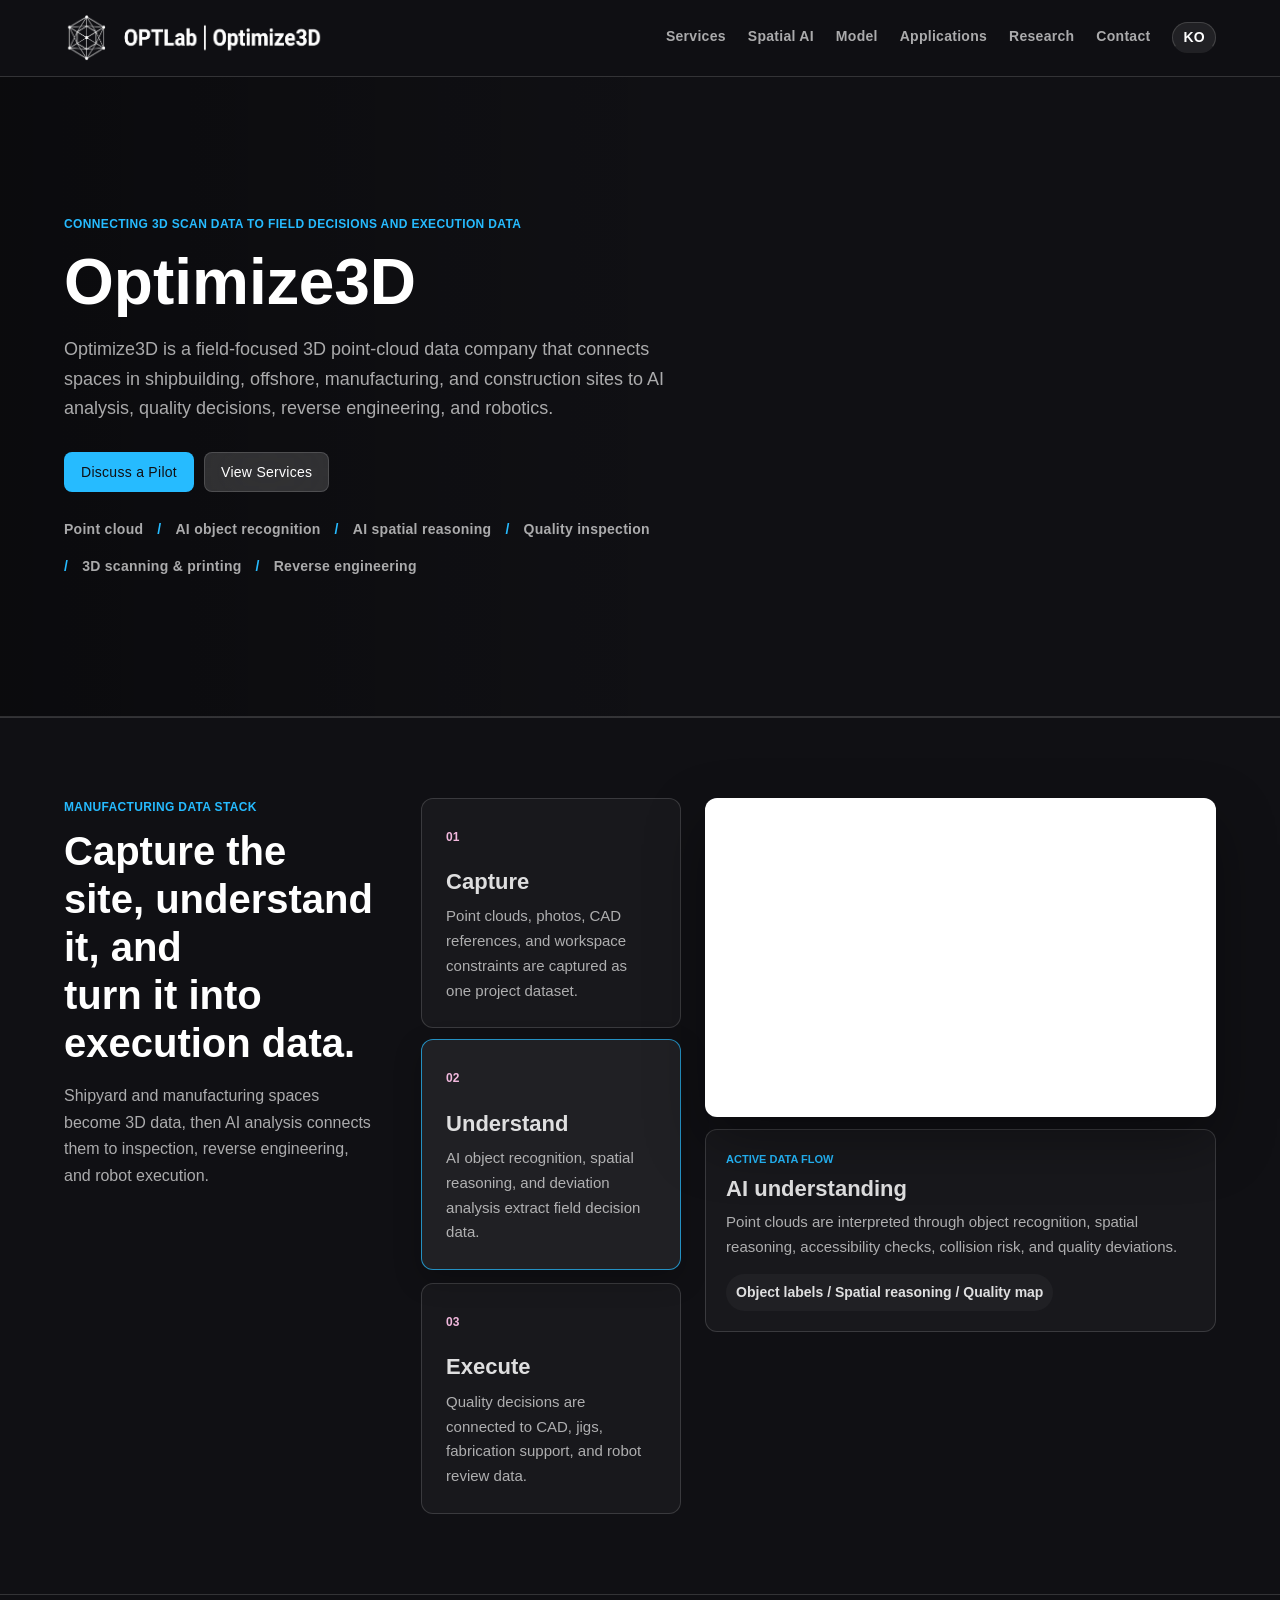
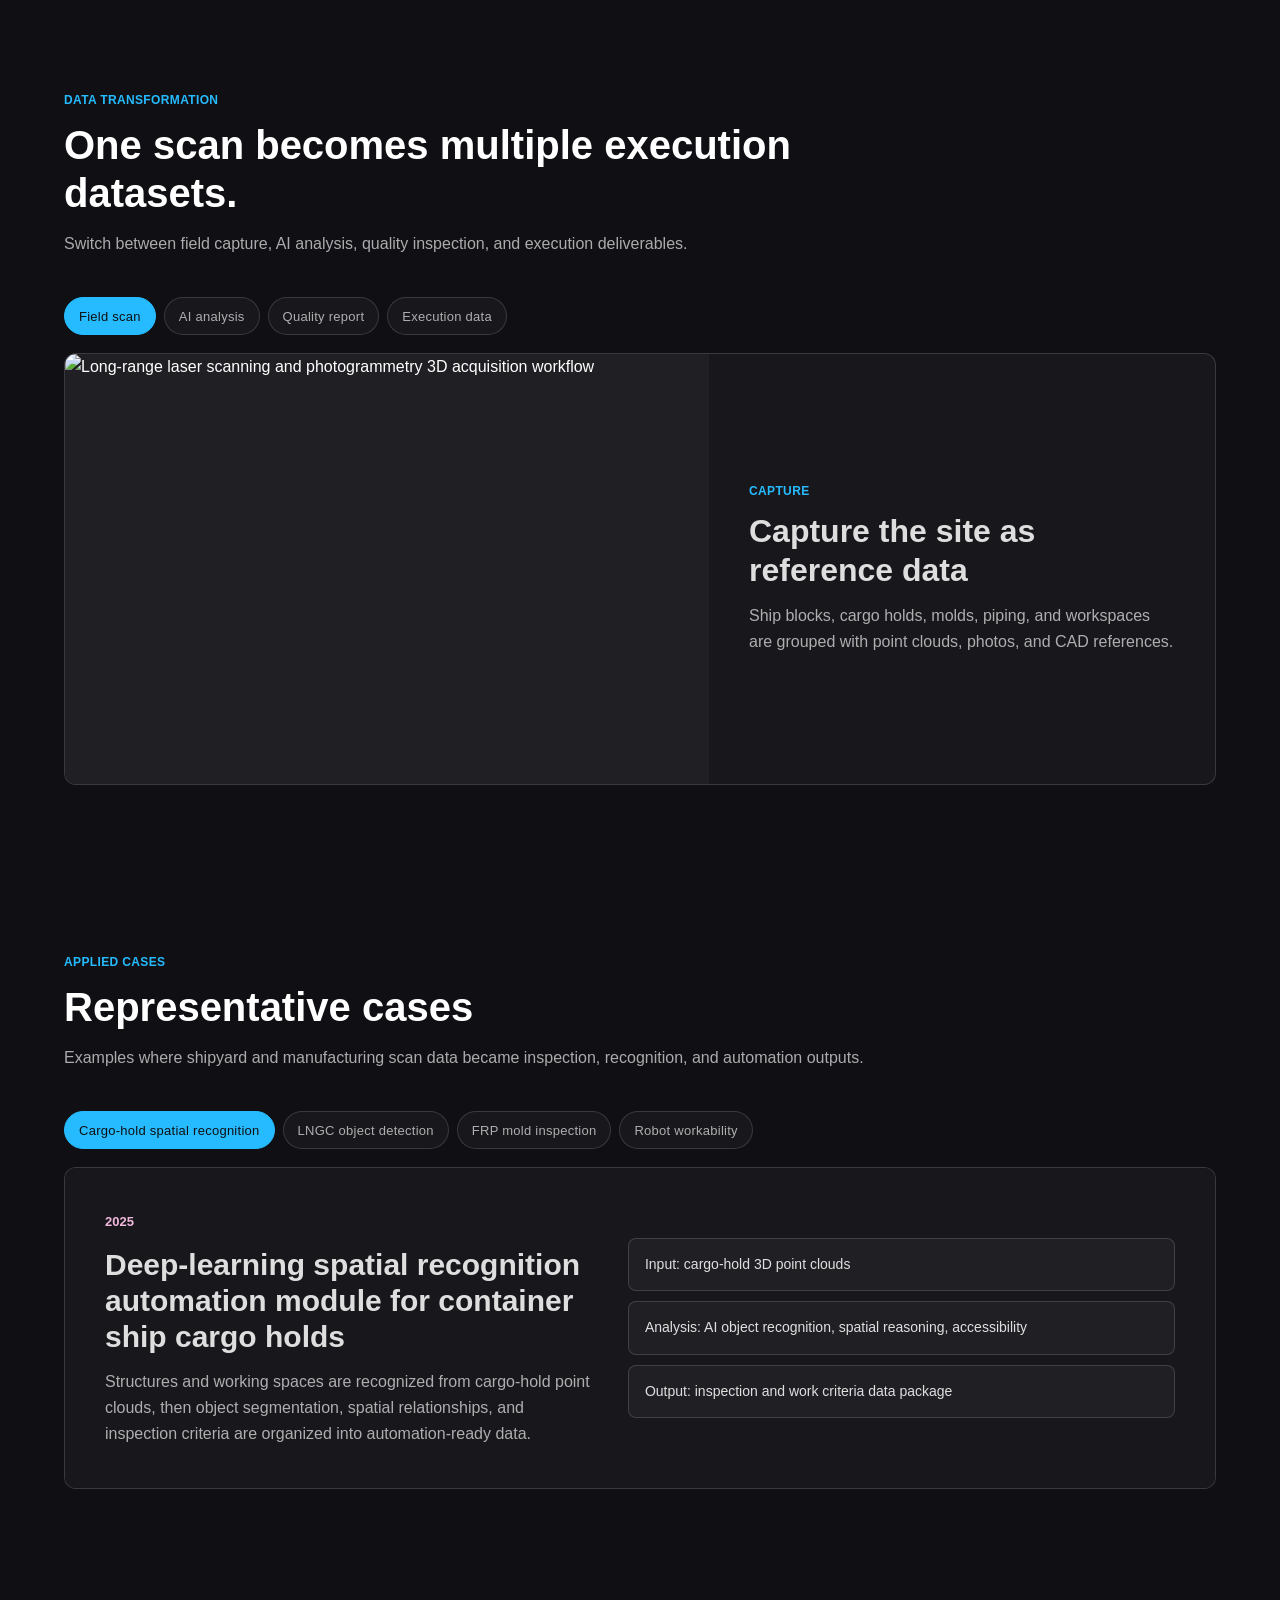
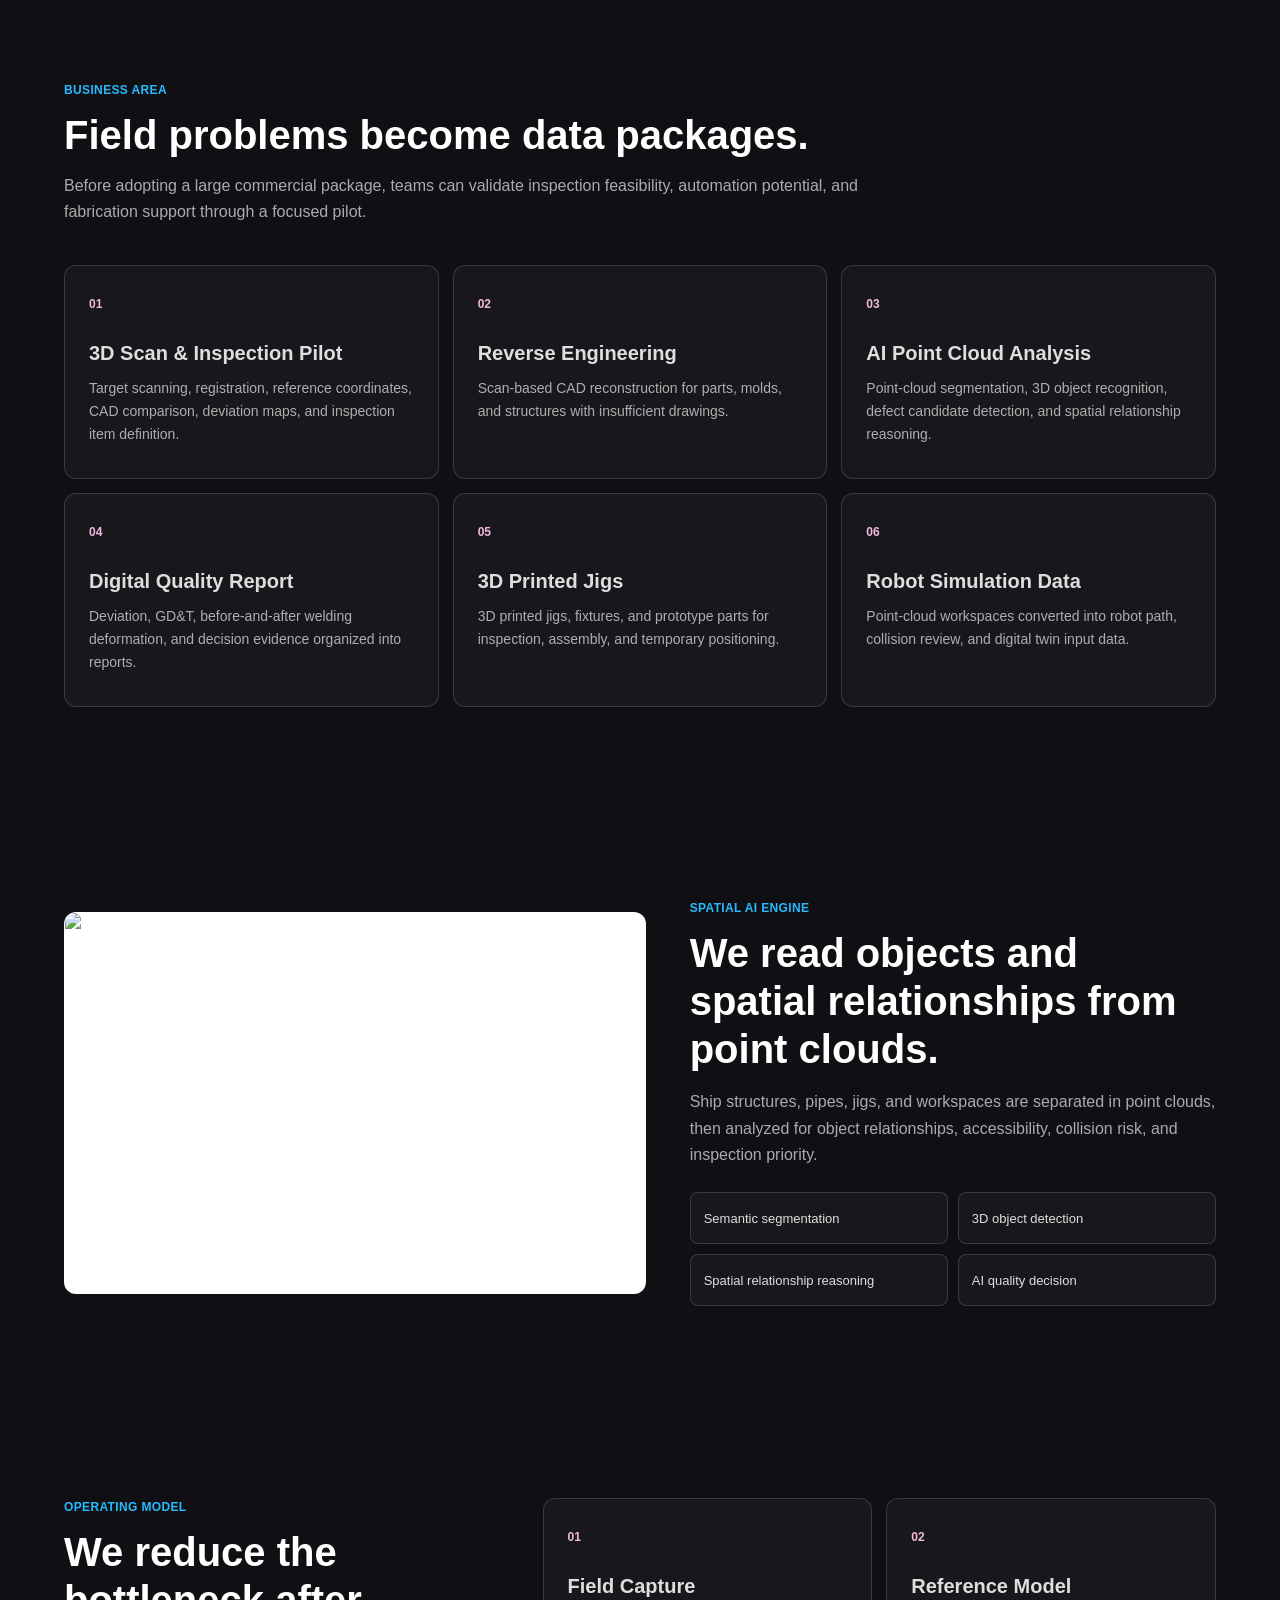
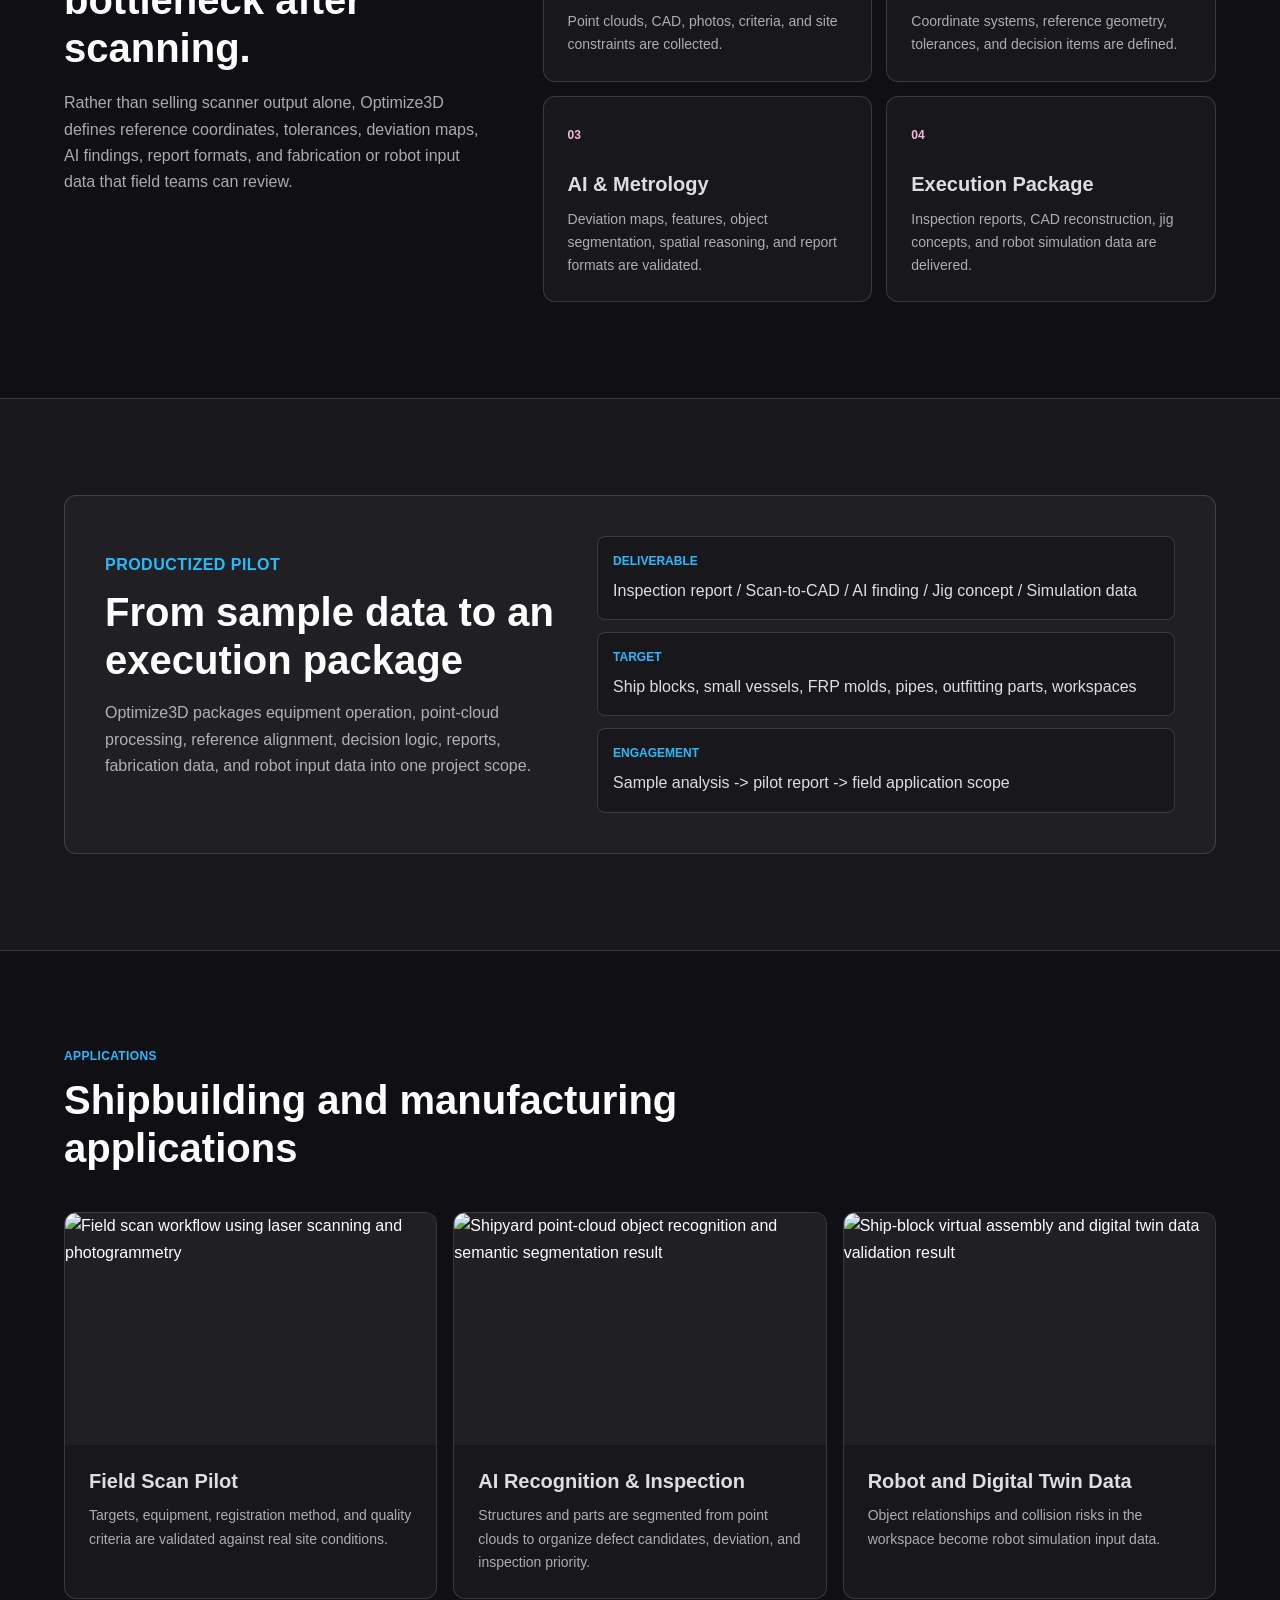
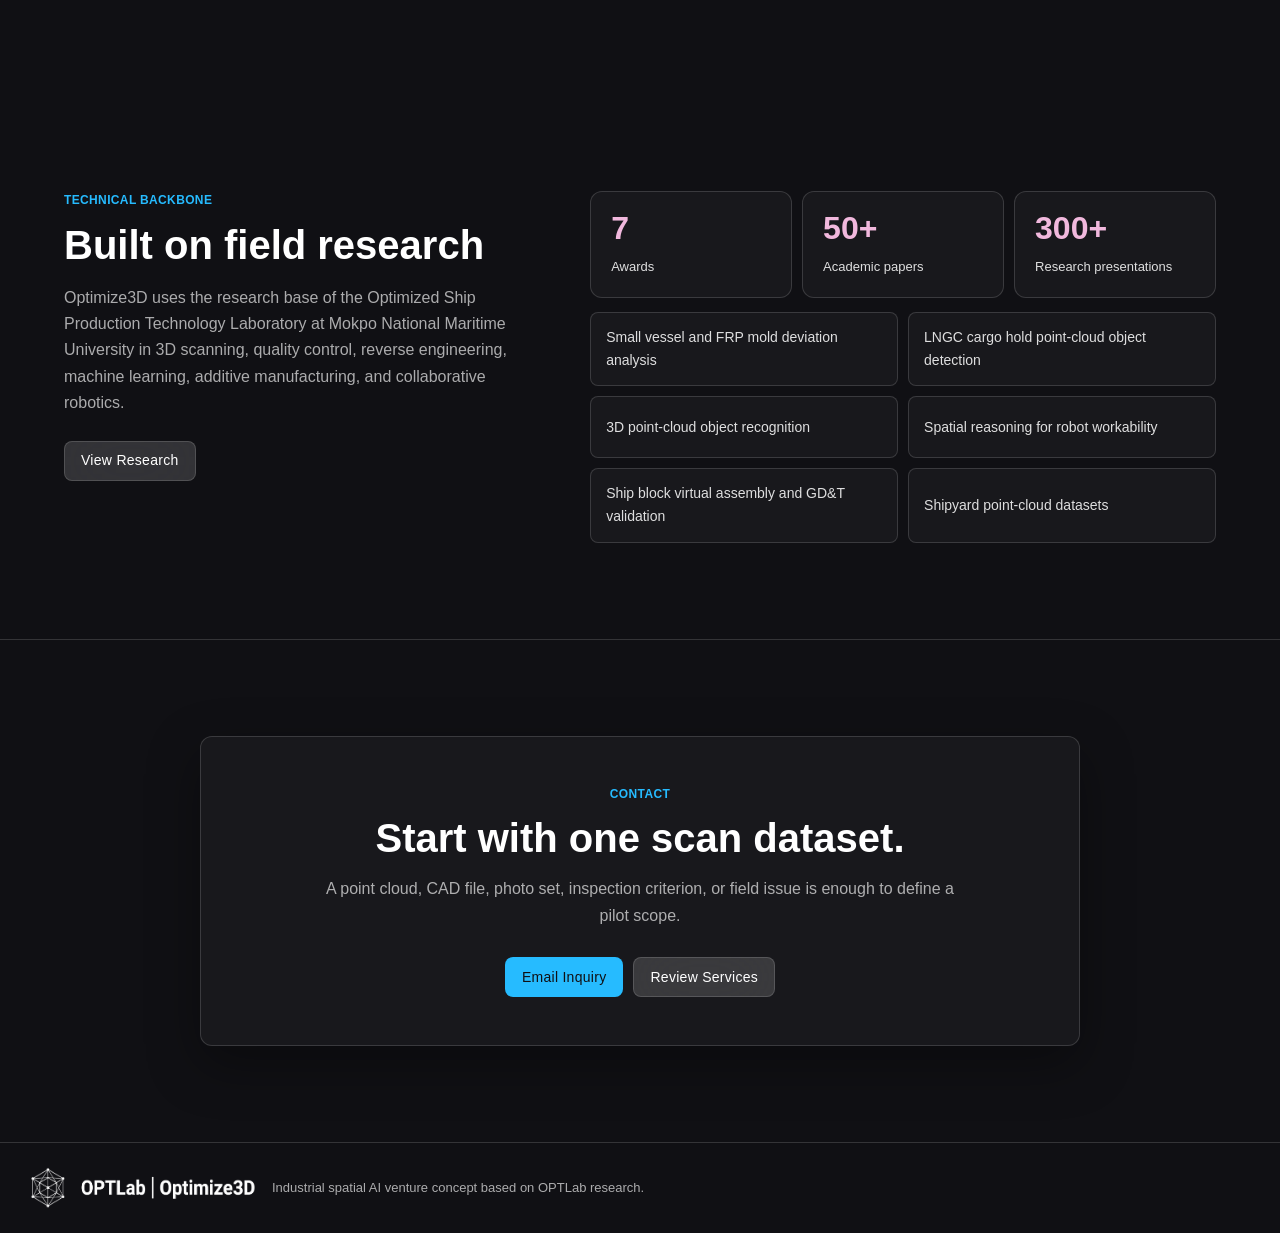
==== commit 730ef26a: "Use cropped OPTLab Optimize3D logo" ====
--- a/en/index.html
+++ b/en/index.html
@@ -13,9 +13,9 @@
   <meta property="og:title" content="Optimize3D | Industrial 3D Point Cloud AI">
   <meta property="og:description" content="Industrial 3D point-cloud AI, metrology, inspection, reverse engineering, and robotics data packages for field execution.">
   <meta property="og:url" content="https://optimize3d.github.io/Hompage/en/">
-  <meta property="og:image" content="https://optimize3d.github.io/Hompage/assets/images/shipyard-pointcloud-hero.png">
+  <meta property="og:image" content="https://optimize3d.github.io/Hompage/assets/images/research/hero-field-scan.jpg">
   <link rel="icon" href="../assets/brand/favicon.svg" type="image/svg+xml">
-  <link rel="stylesheet" href="../assets/css/styles.css?v=20260708a">
+  <link rel="stylesheet" href="../assets/css/styles.css?v=20260708h">
 </head>
 <body>
   <a class="skip-link" href="#main">Skip to content</a>
@@ -23,7 +23,7 @@
   <header class="site-header" id="top">
     <nav class="nav" aria-label="Primary navigation">
       <a class="brand" href="#top" aria-label="Optimize3D home">
-        <img src="../assets/brand/optimize3d-logo.svg?v=20260707a" alt="Optimize3D">
+        <img src="../assets/brand/optlab-optimize3d-logo-white.png?v=20260708a" alt="OPTLab | Optimize3D">
       </a>
       <button class="nav-toggle" type="button" aria-expanded="false" aria-controls="nav-links">
         <span></span>
@@ -69,65 +69,48 @@
       <div class="stack-inner">
         <div class="stack-head">
           <p class="kicker">Manufacturing Data Stack</p>
-          <h2 id="stack-title">We turn scan files into manufacturing data.</h2>
-          <p>Follow how a field scan becomes inspection, reverse engineering, fabrication, and robot execution data.</p>
+          <h2 id="stack-title">Capture the site, understand it, and turn it into execution data.</h2>
+          <p>Shipyard and manufacturing spaces become 3D data, then AI analysis connects them to inspection, reverse engineering, and robot execution.</p>
         </div>
         <div class="pipeline-shell" data-pipeline>
           <div class="pipeline-steps">
-          <article data-pipeline-step data-pipeline-title="Field scan data" data-pipeline-body="Objects, coordinate systems, photos, CAD files, and inspection criteria are grouped into one project dataset." data-pipeline-output="Point cloud / CAD / Photo">
+          <article data-pipeline-step data-pipeline-title="Field capture" data-pipeline-body="Shipyard and manufacturing sites are grouped with 3D scans, photos, and CAD references as analysis-ready source data." data-pipeline-output="Point cloud / Photo / CAD reference">
             <span>01</span>
-            <h3>Field Scan</h3>
-            <p>Point clouds, CAD, photos, inspection criteria, and workspace constraints are organized by project.</p>
-          </article>
-          <article data-pipeline-step data-pipeline-title="Point-cloud registration" data-pipeline-body="Large point clouds are aligned to reference coordinates and prepared at usable density and structure." data-pipeline-output="Registered point cloud">
+            <h3>Capture</h3>
+            <p>Point clouds, photos, CAD references, and workspace constraints are captured as one project dataset.</p>
+          </article>
+          <article data-pipeline-step data-pipeline-title="AI understanding" data-pipeline-body="Point clouds are interpreted through object recognition, spatial reasoning, accessibility checks, collision risk, and quality deviations." data-pipeline-output="Object labels / Spatial reasoning / Quality map">
             <span>02</span>
-            <h3>Point-cloud Processing</h3>
-            <p>Noise, coordinate systems, density, and regions of interest are organized into analysis-ready data.</p>
-          </article>
-          <article data-pipeline-step data-pipeline-title="AI object recognition" data-pipeline-body="Blocks, stiffeners, pipes, workspaces, and jig candidates are segmented and recognized as objects." data-pipeline-output="Object labels / Segments">
+            <h3>Understand</h3>
+            <p>AI object recognition, spatial reasoning, and deviation analysis extract field decision data.</p>
+          </article>
+          <article data-pipeline-step data-pipeline-title="Execution data" data-pipeline-body="Inspection reports, reverse-engineered CAD, jig and 3D-printing support, and robot simulation inputs become deliverables." data-pipeline-output="Report / CAD / Jig / Robot data">
             <span>03</span>
-            <h3>AI Object Recognition</h3>
-            <p>Structures and parts are segmented to identify defect candidates and inspection priorities.</p>
-          </article>
-          <article data-pipeline-step data-pipeline-title="AI spatial reasoning" data-pipeline-body="Distances, accessibility, collision possibilities, and workable areas are computed from object relationships." data-pipeline-output="Spatial reasoning result">
-            <span>04</span>
-            <h3>AI Spatial Reasoning</h3>
-            <p>Object relationships, accessibility, collision risk, and robot workability are calculated.</p>
-          </article>
-          <article data-pipeline-step data-pipeline-title="Quality inspection report" data-pipeline-body="CAD deviations, GD&amp;T, tolerances, and release or hold evidence are organized into reports." data-pipeline-output="Deviation map / Report">
-            <span>05</span>
-            <h3>Quality Inspection</h3>
-            <p>Deviation maps, tolerances, and decision evidence become field-ready reports.</p>
-          </article>
-          <article data-pipeline-step data-pipeline-title="Execution data package" data-pipeline-body="Scan-to-CAD, 3D printed jig concepts, and robot simulation input data are connected into deliverables." data-pipeline-output="CAD / Jig / Robot data">
-            <span>06</span>
-            <h3>Reverse Engineering &amp; Execution</h3>
-            <p>CAD reconstruction, jig design, 3D printing, and robot simulation data are delivered.</p>
-          </article>
-          </div>
-          <aside class="pipeline-visual" aria-label="Pipeline status">
-            <div class="pipeline-screen">
-              <div class="screen-toolbar">
-                <span></span>
-                <span></span>
-                <span></span>
-              </div>
-              <p class="screen-kicker">ACTIVE STEP</p>
-              <h3 data-pipeline-visual-title>Field scan data</h3>
-              <p data-pipeline-visual-body>Objects, coordinate systems, photos, CAD files, and inspection criteria are grouped into one project dataset.</p>
-              <div class="scan-map" aria-hidden="true">
-                <span></span><span></span><span></span><span></span><span></span><span></span>
-              </div>
-              <dl>
-                <div>
-                  <dt>Input</dt>
-                  <dd>Point cloud / CAD / Photo</dd>
-                </div>
-                <div>
-                  <dt>Output</dt>
-                  <dd data-pipeline-visual-output>Point cloud / CAD / Photo</dd>
-                </div>
-              </dl>
+            <h3>Execute</h3>
+            <p>Quality decisions are connected to CAD, jigs, fabrication support, and robot review data.</p>
+          </article>
+          </div>
+          <aside class="pipeline-visual" aria-label="3D data transformation visual">
+            <div class="pipeline-film">
+              <figure class="film-frame film-frame-1">
+                <img src="../assets/images/research/field-capture-workflow.jpg" alt="Long-range laser scanning and photogrammetry 3D acquisition workflow">
+                <figcaption><span>Capture</span><strong>Multi-source scan acquisition</strong></figcaption>
+              </figure>
+              <figure class="film-frame film-frame-2">
+                <img src="../assets/images/research/ai-shipyard-segmentation.jpg" alt="Shipyard point-cloud semantic segmentation and object recognition result">
+                <figcaption><span>Understand</span><strong>Shipyard object recognition</strong></figcaption>
+              </figure>
+              <figure class="film-frame film-frame-3">
+                <img src="../assets/images/research/frp-deviation-map.jpg" alt="FRP small vessel scan-model deviation analysis result">
+                <figcaption><span>Execute</span><strong>Scan-model quality decision</strong></figcaption>
+              </figure>
+              <div class="film-progress" aria-hidden="true"><span></span><span></span><span></span></div>
+            </div>
+            <div class="pipeline-deliverable">
+              <p class="screen-kicker">ACTIVE DATA FLOW</p>
+              <h3 data-pipeline-visual-title>Field capture</h3>
+              <p data-pipeline-visual-body>Shipyard and manufacturing sites are grouped with 3D scans, photos, and CAD references as analysis-ready source data.</p>
+              <strong data-pipeline-visual-output>Point cloud / Photo / CAD reference</strong>
             </div>
           </aside>
         </div>
@@ -148,7 +131,7 @@
       </div>
       <div class="compare-stage">
         <article class="tab-panel is-active" id="compare-scan" role="tabpanel">
-          <img src="../assets/images/shipyard-pointcloud-hero.png" alt="Shipyard scan point cloud">
+          <img src="../assets/images/research/field-capture-workflow.jpg" alt="Long-range laser scanning and photogrammetry 3D acquisition workflow">
           <div>
             <p class="kicker">Capture</p>
             <h3>Capture the site as reference data</h3>
@@ -156,7 +139,7 @@
           </div>
         </article>
         <article class="tab-panel" id="compare-ai" role="tabpanel" hidden>
-          <img src="../assets/images/ai-pointcloud-recognition.png" alt="AI object recognition and spatial reasoning screen">
+          <img src="../assets/images/research/ai-shipyard-segmentation.jpg" alt="Shipyard point-cloud semantic segmentation and object recognition result">
           <div>
             <p class="kicker">Analyze</p>
             <h3>AI object recognition and spatial reasoning</h3>
@@ -164,7 +147,7 @@
           </div>
         </article>
         <article class="tab-panel" id="compare-report" role="tabpanel" hidden>
-          <img src="../assets/images/hull-deviation-real.png" alt="Deviation analysis and quality report screen">
+          <img src="../assets/images/research/pipe-weld-inspection.jpg" alt="Pipe weld before-and-after 3D scan measurement report">
           <div>
             <p class="kicker">Decide</p>
             <h3>Deviation maps and quality decisions</h3>
@@ -172,7 +155,7 @@
           </div>
         </article>
         <article class="tab-panel" id="compare-output" role="tabpanel" hidden>
-          <img src="../assets/images/spatial-reasoning-robot.png" alt="Robot simulation and workspace data">
+          <img src="../assets/images/research/block-assembly-digital-twin.jpg" alt="Ship-block virtual assembly and data accuracy validation result">
           <div>
             <p class="kicker">Execute</p>
             <h3>Connect to CAD, jigs, and robot data</h3>
@@ -288,7 +271,7 @@
 
     <section class="section ai-section" id="ai" aria-labelledby="ai-title">
       <div class="ai-visual">
-        <img src="../assets/images/ai-pointcloud-recognition.png" alt="Point-cloud object recognition and spatial reasoning analysis screen">
+        <img src="../assets/images/research/pointcloud-density-ai.jpg" alt="Point-cloud density variation and deep-learning segmentation result">
       </div>
       <div class="ai-copy">
         <p class="kicker">Spatial AI Engine</p>
@@ -364,21 +347,21 @@
       </div>
       <div class="application-grid">
         <article>
-          <img src="../assets/images/shipyard-pointcloud-hero.png" alt="Shipyard block fabrication area converted into a point-cloud scene">
+          <img src="../assets/images/research/field-capture-workflow.jpg" alt="Field scan workflow using laser scanning and photogrammetry">
           <div>
             <h3>Field Scan Pilot</h3>
             <p>Targets, equipment, registration method, and quality criteria are validated against real site conditions.</p>
           </div>
         </article>
         <article>
-          <img src="../assets/images/ai-pointcloud-recognition.png" alt="Point-cloud object recognition dashboard">
+          <img src="../assets/images/research/ai-shipyard-segmentation.jpg" alt="Shipyard point-cloud object recognition and semantic segmentation result">
           <div>
             <h3>AI Recognition &amp; Inspection</h3>
             <p>Structures and parts are segmented from point clouds to organize defect candidates, deviation, and inspection priority.</p>
           </div>
         </article>
         <article>
-          <img src="../assets/images/spatial-reasoning-robot.png" alt="Robot path and workspace spatial reasoning screen">
+          <img src="../assets/images/research/block-assembly-digital-twin.jpg" alt="Ship-block virtual assembly and digital twin data validation result">
           <div>
             <h3>Robot and Digital Twin Data</h3>
             <p>Object relationships and collision risks in the workspace become robot simulation input data.</p>
@@ -440,11 +423,11 @@
 
   <footer class="site-footer">
     <div>
-      <img src="../assets/brand/optimize3d-logo.svg?v=20260707a" alt="Optimize3D">
+      <img src="../assets/brand/optlab-optimize3d-logo-white.png?v=20260708a" alt="OPTLab | Optimize3D">
       <span>Industrial spatial AI venture concept based on OPTLab research.</span>
     </div>
   </footer>
 
-  <script src="../assets/js/main.js?v=20260708a"></script>
+  <script src="../assets/js/main.js?v=20260708g"></script>
 </body>
 </html>
--- a/assets/css/styles.css
+++ b/assets/css/styles.css
@@ -1,20 +1,20 @@
 :root {
-  --ink: #111820;
-  --ink-2: #26333c;
-  --muted: #64727b;
-  --paper: #f5f7f8;
-  --surface: #ffffff;
-  --soft: #e9f0ef;
-  --line: #d8e0de;
-  --teal: #1b8c84;
-  --teal-2: #0f625d;
-  --aqua: #8fe4dc;
-  --copper: #b85c39;
-  --panel: #17212a;
-  --panel-2: #202c36;
+  --ink: #ffffff;
+  --ink-2: rgba(255, 255, 255, .86);
+  --muted: rgba(255, 255, 255, .65);
+  --paper: #101014;
+  --surface: #18181c;
+  --soft: #202024;
+  --line: rgba(255, 255, 255, .15);
+  --teal: #26bbff;
+  --teal-2: #69d0ff;
+  --aqua: #868afd;
+  --copper: #f1b8dd;
+  --panel: #101014;
+  --panel-2: #18181c;
   --white: #ffffff;
-  --shadow: 0 18px 42px rgba(17, 24, 32, .12);
-  --shadow-soft: 0 14px 34px rgba(17, 24, 32, .07);
+  --shadow: 0 18px 52px rgba(0, 0, 0, .34);
+  --shadow-soft: 0 10px 28px rgba(0, 0, 0, .22);
 }
 
 * {
@@ -27,11 +27,10 @@
 
 body {
   margin: 0;
-  background:
-    linear-gradient(180deg, #f8fafb 0%, var(--paper) 420px, #f2f6f6 100%);
+  background: var(--paper);
   color: var(--ink);
   font-family: Inter, Pretendard, "Noto Sans KR", "Apple SD Gothic Neo", Arial, sans-serif;
-  line-height: 1.58;
+  line-height: 1.65;
   overflow-x: hidden;
   word-break: keep-all;
 }
@@ -89,9 +88,9 @@
   top: -80px;
   z-index: 30;
   padding: 10px 14px;
-  border-radius: 6px;
-  background: var(--surface);
-  color: var(--ink);
+  border-radius: 8px;
+  background: var(--teal);
+  color: #101014;
 }
 
 .skip-link:focus {
@@ -102,16 +101,15 @@
   position: sticky;
   top: 0;
   z-index: 20;
-  background: rgba(255, 255, 255, .9);
-  border-bottom: 1px solid rgba(17, 24, 32, .1);
-  box-shadow: 0 8px 24px rgba(17, 24, 32, .045);
-  backdrop-filter: blur(16px);
+  background: rgba(16, 16, 20, .84);
+  border-bottom: 1px solid var(--line);
+  backdrop-filter: blur(18px);
 }
 
 .nav {
-  width: min(1180px, 100%);
+  width: min(1440px, 100%);
   margin: 0 auto;
-  padding: 12px 28px;
+  padding: 14px 64px;
   display: flex;
   align-items: center;
   justify-content: space-between;
@@ -119,17 +117,20 @@
 }
 
 .brand img {
-  width: 186px;
+  width: 260px;
+  max-width: 42vw;
   height: auto;
+  display: block;
 }
 
 .nav-links {
   display: flex;
   align-items: center;
   gap: 22px;
-  color: var(--ink-2);
+  color: var(--muted);
   font-size: 14px;
-  font-weight: 850;
+  font-weight: 600;
+  letter-spacing: .02em;
 }
 
 .nav-links a {
@@ -147,8 +148,8 @@
   padding: 7px 10px !important;
   border: 1px solid var(--line);
   border-radius: 999px;
-  background: var(--surface);
-  color: var(--teal-2) !important;
+  background: rgba(255, 255, 255, .08);
+  color: var(--ink) !important;
   line-height: 1;
 }
 
@@ -172,10 +173,10 @@
 
 .hero {
   position: relative;
-  min-height: 560px;
+  min-height: 640px;
   background:
-    linear-gradient(90deg, rgba(248, 250, 251, .98) 0%, rgba(248, 250, 251, .9) 43%, rgba(248, 250, 251, .36) 76%, rgba(248, 250, 251, .18) 100%),
-    url("../images/shipyard-pointcloud-hero.png") center right / cover no-repeat;
+    linear-gradient(90deg, rgba(16, 16, 20, .98) 0%, rgba(16, 16, 20, .86) 44%, rgba(16, 16, 20, .24) 78%, rgba(16, 16, 20, .08) 100%),
+    url("../images/research/hero-field-scan.jpg") center right / cover no-repeat;
   color: var(--ink);
   overflow: hidden;
 }
@@ -184,13 +185,8 @@
   content: "";
   position: absolute;
   inset: 0;
-  background:
-    linear-gradient(rgba(27, 140, 132, .08) 1px, transparent 1px),
-    linear-gradient(90deg, rgba(27, 140, 132, .08) 1px, transparent 1px);
-  background-size: 56px 56px;
-  mask-image: linear-gradient(90deg, rgba(0, 0, 0, .58), transparent 66%);
+  background: linear-gradient(90deg, rgba(0, 0, 0, .34), transparent 54%);
   pointer-events: none;
-  animation: grid-drift 18s linear infinite;
 }
 
 .hero::after {
@@ -198,52 +194,54 @@
   position: absolute;
   inset: auto 0 0;
   height: 1px;
-  background: rgba(17, 24, 32, .1);
+  background: var(--line);
 }
 
 .hero-inner {
   position: relative;
   z-index: 1;
-  width: min(1180px, 100%);
-  min-height: 560px;
+  width: min(1440px, 100%);
+  min-height: 640px;
   margin: 0 auto;
-  padding: 82px 28px 86px;
+  padding: 80px 64px;
   display: flex;
   align-items: center;
 }
 
 .hero-copy {
-  max-width: 720px;
+  max-width: 640px;
 }
 
 .eyebrow,
 .kicker {
   color: var(--teal);
   font-size: 12px;
-  font-weight: 900;
-  letter-spacing: 0;
+  font-weight: 700;
+  letter-spacing: .03em;
   text-transform: uppercase;
 }
 
 .hero .eyebrow {
-  color: var(--teal-2);
+  color: var(--teal);
 }
 
 h1 {
   max-width: 760px;
   margin-top: 14px;
   color: inherit;
-  font-size: 76px;
-  line-height: .98;
+  font-family: "Inter Tight", Inter, Pretendard, "Noto Sans KR", sans-serif;
+  font-size: 64px;
+  line-height: 1.04;
   letter-spacing: 0;
-  font-weight: 900;
+  font-weight: 700;
 }
 
 .hero-lead {
   max-width: 680px;
   margin-top: 20px;
-  color: var(--ink-2);
-  font-size: 19px;
+  color: var(--muted);
+  font-size: 18px;
+  line-height: 1.65;
 }
 
 .hero-actions,
@@ -258,13 +256,14 @@
   display: inline-flex;
   align-items: center;
   justify-content: center;
-  min-height: 44px;
-  padding: 0 18px;
+  min-height: 40px;
+  padding: 0 16px;
   border: 1px solid transparent;
-  border-radius: 7px;
+  border-radius: 8px;
   font-family: inherit;
   font-size: 14px;
-  font-weight: 900;
+  font-weight: 500;
+  letter-spacing: .02em;
   white-space: nowrap;
   cursor: pointer;
   transition: transform .18s ease, box-shadow .18s ease, border-color .18s ease, background .18s ease;
@@ -272,18 +271,19 @@
 
 .button:hover {
   transform: translateY(-1px);
-  box-shadow: 0 10px 22px rgba(17, 24, 32, .14);
+  box-shadow: 0 12px 28px rgba(0, 0, 0, .28);
 }
 
 .button.primary {
-  background: var(--ink);
-  color: var(--white);
+  background: var(--teal);
+  color: #101014;
 }
 
 .button.secondary {
-  background: var(--surface);
+  background: rgba(255, 255, 255, .15);
   border-color: var(--line);
   color: var(--ink);
+  backdrop-filter: blur(30px);
 }
 
 .button.ghost {
@@ -293,13 +293,12 @@
 }
 
 .hero .button.primary {
-  background: var(--ink);
-  color: var(--white);
-  box-shadow: 0 14px 34px rgba(17, 24, 32, .16);
+  background: var(--teal);
+  color: #101014;
 }
 
 .hero .button.secondary {
-  background: rgba(255, 255, 255, .84);
+  background: rgba(255, 255, 255, .15);
   border-color: var(--line);
   color: var(--ink);
 }
@@ -312,9 +311,10 @@
 }
 
 .hero-tags span {
-  color: var(--ink-2);
+  color: var(--muted);
   font-size: 14px;
-  font-weight: 850;
+  font-weight: 600;
+  letter-spacing: .02em;
 }
 
 .hero-tags span + span::before {
@@ -325,23 +325,19 @@
 }
 
 .solution-stack {
-  background:
-    linear-gradient(rgba(27, 140, 132, .045) 1px, transparent 1px),
-    linear-gradient(90deg, rgba(27, 140, 132, .045) 1px, transparent 1px),
-    #edf4f3;
-  background-size: 56px 56px;
+  background: var(--paper);
   color: var(--ink);
   border-top: 1px solid var(--line);
   border-bottom: 1px solid var(--line);
 }
 
 .stack-inner {
-  width: min(1180px, 100%);
+  width: min(1440px, 100%);
   margin: 0 auto;
-  padding: 62px 28px;
-  display: grid;
-  grid-template-columns: minmax(280px, .8fr) minmax(0, 1.2fr);
-  gap: 44px;
+  padding: 80px 64px;
+  display: grid;
+  grid-template-columns: minmax(260px, .56fr) minmax(0, 1.44fr);
+  gap: 48px;
   align-items: start;
 }
 
@@ -356,7 +352,7 @@
 .stack-head p:not(.kicker) {
   margin-top: 16px;
   color: var(--muted);
-  font-size: 17px;
+  font-size: 16px;
 }
 
 .stack-grid {
@@ -367,17 +363,17 @@
 
 .stack-grid article {
   min-height: 220px;
-  padding: 22px;
-  border: 1px solid var(--line);
-  border-radius: 8px;
-  background: rgba(255, 255, 255, .86);
-  box-shadow: var(--shadow-soft);
+  padding: 24px;
+  border: 1px solid var(--line);
+  border-radius: 12px;
+  background: var(--surface);
+  box-shadow: none;
 }
 
 .stack-grid span {
   color: var(--copper);
   font-size: 12px;
-  font-weight: 900;
+  font-weight: 700;
 }
 
 .stack-grid h3 {
@@ -393,23 +389,23 @@
 
 .pipeline-shell {
   display: grid;
-  grid-template-columns: minmax(0, .98fr) minmax(300px, .72fr);
-  gap: 18px;
+  grid-template-columns: minmax(260px, .66fr) minmax(420px, 1.34fr);
+  gap: 24px;
   align-items: start;
 }
 
 .pipeline-steps {
   display: grid;
-  gap: 10px;
+  gap: 12px;
 }
 
 .pipeline-steps article {
-  min-height: 126px;
-  padding: 18px 20px;
-  border: 1px solid var(--line);
-  border-radius: 8px;
-  background: rgba(255, 255, 255, .82);
-  box-shadow: 0 8px 22px rgba(17, 24, 32, .055);
+  min-height: 148px;
+  padding: 24px;
+  border: 1px solid var(--line);
+  border-radius: 12px;
+  background: var(--surface);
+  box-shadow: none;
   cursor: pointer;
   transition: border-color .18s ease, transform .18s ease, box-shadow .18s ease, background .18s ease;
 }
@@ -417,26 +413,26 @@
 .pipeline-steps article:hover,
 .pipeline-steps article.is-active {
   transform: translateY(-1px);
-  border-color: rgba(27, 140, 132, .48);
-  background: var(--surface);
+  border-color: rgba(38, 187, 255, .72);
+  background: #202024;
   box-shadow: var(--shadow-soft);
 }
 
 .pipeline-steps span {
   color: var(--copper);
   font-size: 12px;
-  font-weight: 900;
+  font-weight: 700;
 }
 
 .pipeline-steps h3 {
-  margin-top: 10px;
-  font-size: 18px;
+  margin-top: 20px;
+  font-size: 22px;
 }
 
 .pipeline-steps p {
   margin-top: 9px;
   color: var(--muted);
-  font-size: 14px;
+  font-size: 15px;
 }
 
 .pipeline-visual {
@@ -444,127 +440,175 @@
   top: 94px;
 }
 
-.pipeline-screen {
-  min-height: 508px;
-  padding: 22px;
-  border: 1px solid rgba(143, 228, 220, .35);
-  border-radius: 8px;
+.pipeline-film {
+  position: relative;
+  aspect-ratio: 16 / 10;
+  min-height: 0;
+  overflow: hidden;
+  border: 1px solid var(--line);
+  border-radius: 12px;
+  background: var(--ink);
+  box-shadow: 0 24px 58px rgba(0, 0, 0, .34);
+}
+
+.film-frame {
+  position: absolute;
+  inset: 0;
+  margin: 0;
+  opacity: 0;
+  animation: film-cycle 12s ease-in-out infinite;
+}
+
+.film-frame-2 {
+  animation-delay: 4s;
+}
+
+.film-frame-3 {
+  animation-delay: 8s;
+}
+
+.film-frame img {
+  width: 100%;
+  height: 100%;
+  object-fit: cover;
+  background: var(--ink);
+  transform: scale(1.02);
+  transition: transform .72s ease;
+}
+
+.film-frame::after {
+  content: "";
+  position: absolute;
+  inset: 0;
   background:
-    radial-gradient(circle at 78% 22%, rgba(143, 228, 220, .18), transparent 28%),
-    linear-gradient(145deg, var(--panel), #0e151b);
+    linear-gradient(180deg, rgba(16, 16, 20, .06), rgba(16, 16, 20, .72)),
+    linear-gradient(90deg, rgba(16, 16, 20, .72), transparent 60%);
+}
+
+.pipeline-film:hover .film-frame img,
+.compare-stage:hover img,
+.application-grid article:hover img,
+.ai-visual:hover img {
+  transform: scale(1.055);
+}
+
+.film-frame figcaption {
+  position: absolute;
+  left: 28px;
+  right: 28px;
+  bottom: 30px;
+  z-index: 1;
+  display: grid;
+  gap: 8px;
   color: var(--white);
-  box-shadow: 0 24px 58px rgba(17, 24, 32, .22);
+}
+
+.film-frame figcaption span {
+  width: fit-content;
+  padding: 7px 10px;
+  border-radius: 999px;
+  background: rgba(38, 187, 255, .18);
+  color: var(--teal);
+  font-size: 12px;
+  font-weight: 700;
+  text-transform: uppercase;
+}
+
+.film-frame figcaption strong {
+  max-width: 520px;
+  color: var(--white);
+  font-size: 28px;
+  line-height: 1.18;
+}
+
+.film-progress {
+  position: absolute;
+  left: 28px;
+  right: 28px;
+  bottom: 18px;
+  z-index: 2;
+  display: grid;
+  grid-template-columns: repeat(3, 1fr);
+  gap: 7px;
+}
+
+.film-progress span {
+  height: 2px;
+  border-radius: 999px;
+  background: rgba(255, 255, 255, .26);
   overflow: hidden;
 }
 
-.screen-toolbar {
-  display: flex;
-  gap: 6px;
-  margin-bottom: 28px;
-}
-
-.screen-toolbar span {
-  width: 8px;
-  height: 8px;
-  border-radius: 50%;
-  background: rgba(255, 255, 255, .42);
+.film-progress span::before {
+  content: "";
+  display: block;
+  height: 100%;
+  background: var(--aqua);
+  transform-origin: left;
+  transform: scaleX(0);
+  animation: progress-cycle 12s linear infinite both;
+}
+
+.film-progress span:nth-child(2)::before {
+  animation-delay: 4s;
+}
+
+.film-progress span:nth-child(3)::before {
+  animation-delay: 8s;
+}
+
+.pipeline-deliverable {
+  margin-top: 12px;
+  padding: 20px;
+  border: 1px solid var(--line);
+  border-radius: 12px;
+  background: var(--surface);
+  box-shadow: none;
 }
 
 .screen-kicker {
   color: var(--aqua);
   font-size: 11px;
-  font-weight: 900;
+  font-weight: 700;
   text-transform: uppercase;
 }
 
-.pipeline-screen h3 {
+.pipeline-deliverable .screen-kicker {
+  color: var(--teal);
+}
+
+.pipeline-deliverable h3 {
   margin-top: 8px;
-  color: var(--white);
-  font-size: 24px;
-}
-
-.pipeline-screen p:not(.screen-kicker) {
-  margin-top: 12px;
-  color: rgba(255, 255, 255, .72);
+  font-size: 22px;
+}
+
+.pipeline-deliverable p:not(.screen-kicker) {
+  margin-top: 8px;
+  color: var(--muted);
   font-size: 15px;
 }
 
-.scan-map {
-  position: relative;
-  height: 178px;
-  margin: 24px 0;
-  border: 1px solid rgba(143, 228, 220, .18);
-  border-radius: 8px;
-  background:
-    linear-gradient(rgba(143, 228, 220, .12) 1px, transparent 1px),
-    linear-gradient(90deg, rgba(143, 228, 220, .12) 1px, transparent 1px),
-    rgba(255, 255, 255, .035);
-  background-size: 28px 28px;
-  overflow: hidden;
-}
-
-.scan-map::before {
-  content: "";
-  position: absolute;
-  inset: 18px 26px;
-  border: 2px solid rgba(143, 228, 220, .58);
-  transform: skewX(-10deg);
-}
-
-.scan-map::after {
-  content: "";
-  position: absolute;
-  inset: 0;
-  background: linear-gradient(90deg, transparent, rgba(143, 228, 220, .18), transparent);
-  transform: translateX(-100%);
-  animation: scan-sweep 3.8s ease-in-out infinite;
-}
-
-.scan-map span {
-  position: absolute;
-  width: 5px;
-  height: 5px;
-  border-radius: 50%;
-  background: var(--aqua);
-  box-shadow: 0 0 14px rgba(143, 228, 220, .78);
-}
-
-.scan-map span:nth-child(1) { left: 18%; top: 24%; }
-.scan-map span:nth-child(2) { left: 44%; top: 32%; }
-.scan-map span:nth-child(3) { left: 67%; top: 22%; }
-.scan-map span:nth-child(4) { left: 28%; top: 68%; }
-.scan-map span:nth-child(5) { left: 58%; top: 62%; }
-.scan-map span:nth-child(6) { left: 78%; top: 72%; }
-
-.pipeline-screen dl {
-  display: grid;
-  gap: 10px;
-}
-
-.pipeline-screen dl div {
-  padding: 12px;
-  border: 1px solid rgba(143, 228, 220, .18);
-  border-radius: 8px;
-  background: rgba(255, 255, 255, .045);
-}
-
-.pipeline-screen dt {
-  color: var(--aqua);
-  font-size: 11px;
-  font-weight: 900;
-  text-transform: uppercase;
-}
-
-.pipeline-screen dd {
-  margin: 6px 0 0;
-  color: var(--white);
+.pipeline-deliverable strong {
+  display: inline-flex;
+  margin-top: 14px;
+  padding: 7px 10px;
+  border-radius: 999px;
+  background: var(--soft);
+  color: var(--ink-2);
   font-size: 14px;
-  font-weight: 850;
-}
-
-@keyframes scan-sweep {
-  0% { transform: translateX(-100%); }
-  52%, 100% { transform: translateX(100%); }
+  font-weight: 600;
+}
+
+@keyframes film-cycle {
+  0%, 29% { opacity: 1; }
+  33%, 96% { opacity: 0; }
+  100% { opacity: 1; }
+}
+
+@keyframes progress-cycle {
+  0% { transform: scaleX(0); }
+  29% { transform: scaleX(1); }
+  33%, 100% { transform: scaleX(0); }
 }
 
 @keyframes grid-drift {
@@ -573,35 +617,40 @@
 }
 
 .section {
-  width: min(1180px, 100%);
+  width: min(1440px, 100%);
   margin: 0 auto;
-  padding: 88px 28px;
+  padding: 96px 64px;
 }
 
 .section-head.compact {
-  max-width: 840px;
-  margin-bottom: 34px;
+  max-width: 820px;
+  margin-bottom: 40px;
 }
 
 h2 {
   margin-top: 10px;
   color: var(--ink);
-  font-size: 36px;
-  line-height: 1.18;
+  font-family: "Inter Tight", Inter, Pretendard, "Noto Sans KR", sans-serif;
+  font-size: 40px;
+  line-height: 1.2;
   letter-spacing: 0;
+  font-weight: 700;
 }
 
 h3 {
   color: var(--ink-2);
-  font-size: 19px;
-  line-height: 1.28;
+  font-family: "Inter Tight", Inter, Pretendard, "Noto Sans KR", sans-serif;
+  font-size: 20px;
+  line-height: 1.2;
   letter-spacing: 0;
+  font-weight: 700;
 }
 
 .lead {
   margin-top: 14px;
   color: var(--muted);
-  font-size: 17px;
+  font-size: 16px;
+  line-height: 1.65;
 }
 
 .business-grid {
@@ -616,14 +665,14 @@
 .product-panel,
 .cta-inner {
   border: 1px solid var(--line);
-  border-radius: 8px;
-  background: var(--surface);
-  box-shadow: var(--shadow-soft);
+  border-radius: 12px;
+  background: var(--surface);
+  box-shadow: none;
 }
 
 .business-grid article {
   min-height: 214px;
-  padding: 22px;
+  padding: 24px;
   position: relative;
   overflow: hidden;
 }
@@ -631,18 +680,14 @@
 .business-grid article::before,
 .workflow-board article::before,
 .application-grid article::before {
-  content: "";
-  position: absolute;
-  inset: 0 0 auto;
-  height: 3px;
-  background: linear-gradient(90deg, var(--teal), transparent);
+  content: none;
 }
 
 .business-grid span,
 .workflow-board strong {
   color: var(--copper);
   font-size: 12px;
-  font-weight: 900;
+  font-weight: 700;
 }
 
 .business-grid h3 {
@@ -652,7 +697,8 @@
 .business-grid p {
   margin-top: 12px;
   color: var(--muted);
-  font-size: 15px;
+  font-size: 14px;
+  line-height: 1.65;
 }
 
 .tab-controls,
@@ -673,26 +719,27 @@
   border: 1px solid var(--line);
   border-radius: 999px;
   background: var(--surface);
-  color: var(--ink-2);
+  color: var(--muted);
   font-family: inherit;
   font-size: 13px;
-  font-weight: 900;
+  font-weight: 500;
+  letter-spacing: .02em;
   cursor: pointer;
   transition: background .18s ease, color .18s ease, border-color .18s ease;
 }
 
 .tab-controls button[aria-selected="true"],
 .case-tabs button[aria-selected="true"] {
-  border-color: var(--ink);
-  background: var(--ink);
-  color: var(--white);
+  border-color: var(--teal);
+  background: var(--teal);
+  color: #101014;
 }
 
 .compare-stage {
   border: 1px solid var(--line);
-  border-radius: 8px;
-  background: var(--surface);
-  box-shadow: var(--shadow-soft);
+  border-radius: 12px;
+  background: var(--surface);
+  box-shadow: none;
   overflow: hidden;
 }
 
@@ -715,7 +762,7 @@
 }
 
 .compare-stage .tab-panel > div {
-  padding: 34px;
+  padding: 40px;
   display: flex;
   flex-direction: column;
   justify-content: center;
@@ -723,13 +770,14 @@
 
 .compare-stage h3 {
   margin-top: 10px;
-  font-size: 28px;
+  font-size: 32px;
 }
 
 .compare-stage p:not(.kicker) {
   margin-top: 14px;
   color: var(--muted);
-  font-size: 17px;
+  font-size: 16px;
+  line-height: 1.65;
 }
 
 .case-section {
@@ -738,9 +786,9 @@
 
 .case-panels {
   border: 1px solid var(--line);
-  border-radius: 8px;
-  background: var(--surface);
-  box-shadow: var(--shadow-soft);
+  border-radius: 12px;
+  background: var(--surface);
+  box-shadow: none;
   overflow: hidden;
 }
 
@@ -748,30 +796,27 @@
   display: grid;
   grid-template-columns: minmax(0, .95fr) minmax(320px, 1.05fr);
   gap: 28px;
-  padding: 30px;
+  padding: 40px;
   min-height: 300px;
-  background:
-    linear-gradient(rgba(27, 140, 132, .045) 1px, transparent 1px),
-    linear-gradient(90deg, rgba(27, 140, 132, .045) 1px, transparent 1px),
-    var(--surface);
-  background-size: 42px 42px;
+  background: var(--surface);
 }
 
 .case-panel time {
   color: var(--copper);
   font-size: 13px;
-  font-weight: 900;
+  font-weight: 700;
 }
 
 .case-panel h3 {
   margin-top: 12px;
-  font-size: 27px;
+  font-size: 30px;
 }
 
 .case-panel p {
   margin-top: 14px;
   color: var(--muted);
   font-size: 16px;
+  line-height: 1.65;
 }
 
 .case-panel ul {
@@ -787,10 +832,10 @@
   padding: 14px 16px;
   border: 1px solid var(--line);
   border-radius: 8px;
-  background: rgba(255, 255, 255, .84);
+  background: var(--soft);
   color: var(--ink-2);
   font-size: 14px;
-  font-weight: 850;
+  font-weight: 500;
 }
 
 @keyframes panel-in {
@@ -814,9 +859,9 @@
 .ai-visual {
   overflow: hidden;
   border: 1px solid var(--line);
-  border-radius: 8px;
+  border-radius: 12px;
   background: var(--ink);
-  box-shadow: 0 22px 54px rgba(17, 24, 32, .18);
+  box-shadow: none;
 }
 
 .ai-visual img {
@@ -828,7 +873,8 @@
 .ai-copy p:not(.kicker) {
   margin-top: 16px;
   color: var(--muted);
-  font-size: 17px;
+  font-size: 16px;
+  line-height: 1.65;
 }
 
 .ai-list {
@@ -848,8 +894,8 @@
   background: var(--surface);
   color: var(--ink-2);
   font-size: 13px;
-  font-weight: 900;
-  box-shadow: 0 8px 20px rgba(17, 24, 32, .05);
+  font-weight: 500;
+  box-shadow: none;
 }
 
 .platform-section {
@@ -862,7 +908,8 @@
 .platform-copy p:not(.kicker) {
   margin-top: 18px;
   color: var(--muted);
-  font-size: 17px;
+  font-size: 16px;
+  line-height: 1.65;
 }
 
 .workflow-board {
@@ -873,7 +920,7 @@
 
 .workflow-board article {
   min-height: 184px;
-  padding: 22px;
+  padding: 24px;
   position: relative;
   overflow: hidden;
 }
@@ -885,28 +932,31 @@
 .workflow-board p {
   margin-top: 12px;
   color: var(--muted);
-  font-size: 15px;
+  font-size: 14px;
+  line-height: 1.65;
 }
 
 .product-section {
   width: 100%;
   max-width: none;
-  background: #edf4f3;
+  background: var(--surface);
   color: var(--ink);
-  padding-left: max(28px, calc((100vw - 1180px) / 2 + 28px));
-  padding-right: max(28px, calc((100vw - 1180px) / 2 + 28px));
+  padding-left: max(64px, calc((100vw - 1440px) / 2 + 64px));
+  padding-right: max(64px, calc((100vw - 1440px) / 2 + 64px));
+  border-top: 1px solid var(--line);
+  border-bottom: 1px solid var(--line);
 }
 
 .product-panel {
-  width: min(1124px, 100%);
+  width: min(1312px, 100%);
   margin: 0 auto;
-  padding: 32px;
+  padding: 40px;
   display: grid;
   grid-template-columns: minmax(0, .88fr) minmax(320px, 1.12fr);
   gap: 38px;
-  background: var(--surface);
+  background: #202024;
   border-color: var(--line);
-  box-shadow: var(--shadow-soft);
+  box-shadow: none;
 }
 
 .product-panel .kicker {
@@ -920,7 +970,8 @@
 .product-panel p {
   margin-top: 16px;
   color: var(--muted);
-  font-size: 17px;
+  font-size: 16px;
+  line-height: 1.65;
 }
 
 .product-panel dl {
@@ -931,20 +982,21 @@
 .product-panel dl div {
   padding: 15px;
   border-radius: 8px;
-  background: var(--soft);
+  background: var(--surface);
+  border: 1px solid var(--line);
 }
 
 .product-panel dt {
-  color: var(--teal-2);
+  color: var(--teal);
   font-size: 12px;
-  font-weight: 900;
+  font-weight: 700;
   text-transform: uppercase;
 }
 
 .product-panel dd {
   margin: 6px 0 0;
   color: var(--ink-2);
-  font-weight: 800;
+  font-weight: 500;
 }
 
 .application-grid {
@@ -956,6 +1008,13 @@
 .application-grid article {
   overflow: hidden;
   position: relative;
+  transition: border-color .18s ease, transform .18s ease, background .18s ease;
+}
+
+.application-grid article:hover {
+  transform: translateY(-2px);
+  border-color: rgba(38, 187, 255, .44);
+  background: #202024;
 }
 
 .application-grid img {
@@ -966,13 +1025,14 @@
 }
 
 .application-grid div {
-  padding: 21px;
+  padding: 24px;
 }
 
 .application-grid p {
   margin-top: 11px;
   color: var(--muted);
-  font-size: 15px;
+  font-size: 14px;
+  line-height: 1.65;
 }
 
 .proof-section {
@@ -985,7 +1045,8 @@
 .proof-copy p:not(.kicker) {
   margin-top: 16px;
   color: var(--muted);
-  font-size: 17px;
+  font-size: 16px;
+  line-height: 1.65;
 }
 
 .proof-actions {
@@ -1008,11 +1069,11 @@
 
 .proof-stats article {
   min-height: 104px;
-  padding: 18px;
-  border: 1px solid var(--line);
-  border-radius: 8px;
-  background: var(--surface);
-  box-shadow: var(--shadow-soft);
+  padding: 20px;
+  border: 1px solid var(--line);
+  border-radius: 12px;
+  background: var(--surface);
+  box-shadow: none;
 }
 
 .proof-stats strong {
@@ -1027,7 +1088,7 @@
   margin-top: 12px;
   color: var(--ink-2);
   font-size: 13px;
-  font-weight: 900;
+  font-weight: 500;
 }
 
 .proof-list {
@@ -1046,20 +1107,20 @@
   background: var(--surface);
   color: var(--ink-2);
   font-size: 14px;
-  font-weight: 900;
-  box-shadow: 0 8px 20px rgba(17, 24, 32, .045);
+  font-weight: 500;
+  box-shadow: none;
 }
 
 .cta-section {
-  padding: 72px 28px 82px;
-  background:
-    linear-gradient(180deg, rgba(233, 240, 239, .9), rgba(223, 233, 232, .95));
+  padding: 96px 64px;
+  background: var(--paper);
+  border-top: 1px solid var(--line);
 }
 
 .cta-inner {
   width: min(880px, 100%);
   margin: 0 auto;
-  padding: 40px;
+  padding: 48px;
   text-align: center;
   box-shadow: var(--shadow);
 }
@@ -1068,7 +1129,8 @@
   max-width: 650px;
   margin: 14px auto 0;
   color: var(--muted);
-  font-size: 17px;
+  font-size: 16px;
+  line-height: 1.65;
 }
 
 .contact-fallback {
@@ -1085,7 +1147,7 @@
   justify-content: space-between;
   gap: 24px;
   padding: 24px 28px;
-  background: var(--surface);
+  background: #101014;
   border-top: 1px solid var(--line);
   color: var(--muted);
   font-size: 13px;
@@ -1099,12 +1161,13 @@
 }
 
 .site-footer img {
-  width: 150px;
+  width: 230px;
+  max-width: 100%;
 }
 
 .site-footer a {
-  color: var(--teal-2);
-  font-weight: 900;
+  color: var(--teal);
+  font-weight: 500;
 }
 
 .research-page {
@@ -1112,9 +1175,9 @@
 }
 
 .research-hero {
-  width: min(1180px, 100%);
+  width: min(1440px, 100%);
   margin: 0 auto;
-  padding: 74px 28px 62px;
+  padding: 96px 64px 64px;
 }
 
 .research-hero > div {
@@ -1123,20 +1186,22 @@
 
 .research-hero h1 {
   color: var(--ink);
-  font-size: 46px;
+  font-size: 48px;
+  line-height: 1.12;
 }
 
 .research-hero p:not(.eyebrow) {
   max-width: 760px;
   margin-top: 18px;
   color: var(--muted);
-  font-size: 18px;
+  font-size: 16px;
+  line-height: 1.65;
 }
 
 .research-summary {
-  width: min(1180px, 100%);
+  width: min(1440px, 100%);
   margin: 0 auto;
-  padding: 0 28px 26px;
+  padding: 0 64px 32px;
   display: grid;
   grid-template-columns: repeat(4, minmax(0, 1fr));
   gap: 12px;
@@ -1146,9 +1211,9 @@
   min-height: 116px;
   padding: 20px;
   border: 1px solid var(--line);
-  border-radius: 8px;
-  background: var(--surface);
-  box-shadow: var(--shadow-soft);
+  border-radius: 12px;
+  background: var(--surface);
+  box-shadow: none;
 }
 
 .research-summary strong {
@@ -1163,7 +1228,7 @@
   margin-top: 13px;
   color: var(--ink-2);
   font-size: 14px;
-  font-weight: 900;
+  font-weight: 500;
 }
 
 .professor-section {
@@ -1175,11 +1240,11 @@
   display: grid;
   grid-template-columns: minmax(260px, .8fr) minmax(0, 1.2fr);
   gap: 30px;
-  padding: 26px;
-  border: 1px solid var(--line);
-  border-radius: 8px;
-  background: var(--surface);
-  box-shadow: var(--shadow-soft);
+  padding: 32px;
+  border: 1px solid var(--line);
+  border-radius: 12px;
+  background: var(--surface);
+  box-shadow: none;
 }
 
 .professor-card h2 {
@@ -1190,6 +1255,7 @@
   margin-top: 14px;
   color: var(--muted);
   font-size: 16px;
+  line-height: 1.65;
 }
 
 .professor-list {
@@ -1207,13 +1273,12 @@
   background: var(--soft);
   color: var(--ink-2);
   font-size: 14px;
-  font-weight: 800;
+  font-weight: 500;
 }
 
 .research-section,
 .achievement-section,
-.publication-section,
-.infrastructure-section {
+.publication-section {
   padding-top: 64px;
   padding-bottom: 64px;
 }
@@ -1226,27 +1291,23 @@
 
 .research-track-grid article {
   min-height: 260px;
-  padding: 22px;
-  border: 1px solid var(--line);
-  border-radius: 8px;
-  background: var(--surface);
-  box-shadow: var(--shadow-soft);
+  padding: 24px;
+  border: 1px solid var(--line);
+  border-radius: 12px;
+  background: var(--surface);
+  box-shadow: none;
   position: relative;
   overflow: hidden;
 }
 
 .research-track-grid article::before {
-  content: "";
-  position: absolute;
-  inset: 0 0 auto;
-  height: 3px;
-  background: linear-gradient(90deg, var(--teal), transparent);
+  content: none;
 }
 
 .research-track-grid span {
   color: var(--copper);
   font-size: 12px;
-  font-weight: 900;
+  font-weight: 700;
 }
 
 .research-track-grid h3 {
@@ -1256,7 +1317,8 @@
 .research-track-grid p {
   margin-top: 12px;
   color: var(--muted);
-  font-size: 15px;
+  font-size: 14px;
+  line-height: 1.65;
 }
 
 .case-list {
@@ -1269,36 +1331,37 @@
   grid-template-columns: 112px minmax(210px, .62fr) minmax(0, 1fr) minmax(180px, .35fr);
   gap: 18px;
   align-items: start;
-  padding: 20px;
-  border: 1px solid var(--line);
-  border-radius: 8px;
-  background: var(--surface);
-  box-shadow: var(--shadow-soft);
+  padding: 22px;
+  border: 1px solid var(--line);
+  border-radius: 12px;
+  background: var(--surface);
+  box-shadow: none;
 }
 
 .case-list time {
   color: var(--copper);
   font-size: 13px;
-  font-weight: 900;
+  font-weight: 700;
 }
 
 .case-list p {
   color: var(--muted);
-  font-size: 15px;
+  font-size: 14px;
+  line-height: 1.65;
 }
 
 .case-list span {
-  color: var(--teal-2);
+  color: var(--teal);
   font-size: 13px;
-  font-weight: 900;
+  font-weight: 500;
 }
 
 .publication-table {
   overflow: hidden;
   border: 1px solid var(--line);
-  border-radius: 8px;
-  background: var(--surface);
-  box-shadow: var(--shadow-soft);
+  border-radius: 12px;
+  background: var(--surface);
+  box-shadow: none;
 }
 
 .publication-table [role="row"] {
@@ -1309,7 +1372,7 @@
 
 .publication-table [role="row"]:first-child {
   border-top: 0;
-  background: #e5eeee;
+  background: var(--soft);
 }
 
 .publication-table span {
@@ -1319,47 +1382,27 @@
 }
 
 .publication-table [role="columnheader"] {
-  font-weight: 900;
+  font-weight: 600;
 }
 
 .publication-table [role="cell"]:first-child,
 .publication-table [role="cell"]:nth-child(2) {
-  color: var(--teal-2);
-  font-weight: 900;
+  color: var(--teal);
+  font-weight: 500;
 }
 
 .publication-title-link {
   color: var(--ink);
-  font-weight: 900;
+  font-weight: 600;
   text-decoration: underline;
-  text-decoration-color: rgba(27, 140, 132, .28);
+  text-decoration-color: rgba(38, 187, 255, .42);
   text-underline-offset: 4px;
   transition: color .18s ease, text-decoration-color .18s ease;
 }
 
 .publication-title-link:hover {
-  color: var(--teal-2);
-  text-decoration-color: var(--teal-2);
-}
-
-.infra-grid {
-  display: grid;
-  grid-template-columns: repeat(4, minmax(0, 1fr));
-  gap: 10px;
-}
-
-.infra-grid span {
-  min-height: 62px;
-  display: flex;
-  align-items: center;
-  padding: 13px 15px;
-  border: 1px solid var(--line);
-  border-radius: 8px;
-  background: var(--surface);
-  color: var(--ink-2);
-  font-size: 14px;
-  font-weight: 900;
-  box-shadow: 0 8px 20px rgba(17, 24, 32, .045);
+  color: var(--teal);
+  text-decoration-color: var(--teal);
 }
 
 @media (max-width: 1040px) {
@@ -1385,8 +1428,7 @@
   .business-grid,
   .application-grid,
   .stack-grid,
-  .research-track-grid,
-  .infra-grid {
+  .research-track-grid {
     grid-template-columns: repeat(2, minmax(0, 1fr));
   }
 
@@ -1398,15 +1440,32 @@
   .case-list span {
     grid-column: 2;
   }
+
+  .nav,
+  .hero-inner,
+  .stack-inner,
+  .section,
+  .research-hero,
+  .research-summary {
+    padding-left: 40px;
+    padding-right: 40px;
+  }
+
+  .product-section,
+  .cta-section {
+    padding-left: 40px;
+    padding-right: 40px;
+  }
 }
 
 @media (max-width: 760px) {
   .nav {
-    padding: 11px 18px;
+    padding: 12px 16px;
   }
 
   .brand img {
-    width: 170px;
+    width: 220px;
+    max-width: calc(100vw - 104px);
   }
 
   .nav-toggle {
@@ -1422,7 +1481,7 @@
     padding: 14px;
     border: 1px solid var(--line);
     border-radius: 8px;
-    background: rgba(255, 255, 255, .98);
+    background: rgba(24, 24, 28, .98);
     box-shadow: var(--shadow);
     max-height: calc(100vh - 82px);
     overflow: auto;
@@ -1434,19 +1493,19 @@
   }
 
   .hero {
-    min-height: 452px;
+    min-height: 520px;
     background:
-      linear-gradient(90deg, rgba(248, 250, 251, .97), rgba(248, 250, 251, .86)),
-      url("../images/shipyard-pointcloud-hero.png") center right 35% / cover no-repeat;
+      linear-gradient(90deg, rgba(16, 16, 20, .98), rgba(16, 16, 20, .84)),
+      url("../images/research/hero-field-scan.jpg") center right 35% / cover no-repeat;
   }
 
   .hero-inner {
-    min-height: 452px;
-    padding: 46px 18px 50px;
+    min-height: 520px;
+    padding: 48px 16px 56px;
   }
 
   h1 {
-    font-size: 40px;
+    font-size: 42px;
   }
 
   .research-hero h1 {
@@ -1454,7 +1513,7 @@
   }
 
   h2 {
-    font-size: 27px;
+    font-size: 32px;
   }
 
   h3 {
@@ -1473,7 +1532,8 @@
   }
 
   .button {
-    width: 100%;
+    width: auto;
+    max-width: 100%;
     white-space: normal;
     text-align: center;
   }
@@ -1487,8 +1547,24 @@
     margin-right: 0;
   }
 
-  .pipeline-screen {
-    min-height: auto;
+  .pipeline-film {
+    min-height: 0;
+  }
+
+  .film-frame figcaption {
+    left: 18px;
+    right: 18px;
+    bottom: 24px;
+  }
+
+  .film-frame figcaption strong {
+    font-size: 22px;
+  }
+
+  .film-progress {
+    left: 18px;
+    right: 18px;
+    bottom: 14px;
   }
 
   .compare-stage .tab-panel {
@@ -1516,14 +1592,16 @@
   .research-summary,
   .product-section,
   .cta-section {
-    padding-left: 18px;
-    padding-right: 18px;
+    padding-left: 16px;
+    padding-right: 16px;
   }
 
   .section,
-  .product-section {
-    padding-top: 58px;
-    padding-bottom: 58px;
+  .product-section,
+  .stack-inner,
+  .cta-section {
+    padding-top: 64px;
+    padding-bottom: 64px;
   }
 
   .business-grid,
@@ -1534,8 +1612,7 @@
   .proof-stats,
   .ai-list,
   .research-summary,
-  .research-track-grid,
-  .infra-grid {
+  .research-track-grid {
     grid-template-columns: 1fr;
   }
 
@@ -1570,7 +1647,7 @@
   .publication-table [role="row"] {
     grid-template-columns: 1fr;
     border: 1px solid var(--line);
-    border-radius: 8px;
+    border-radius: 12px;
     background: var(--surface);
     padding: 4px 0;
   }
@@ -1593,7 +1670,7 @@
   .publication-table [role="cell"]::before {
     color: var(--muted);
     font-size: 11px;
-    font-weight: 900;
+    font-weight: 700;
   }
 
   .publication-table [role="cell"]:nth-child(1)::before {
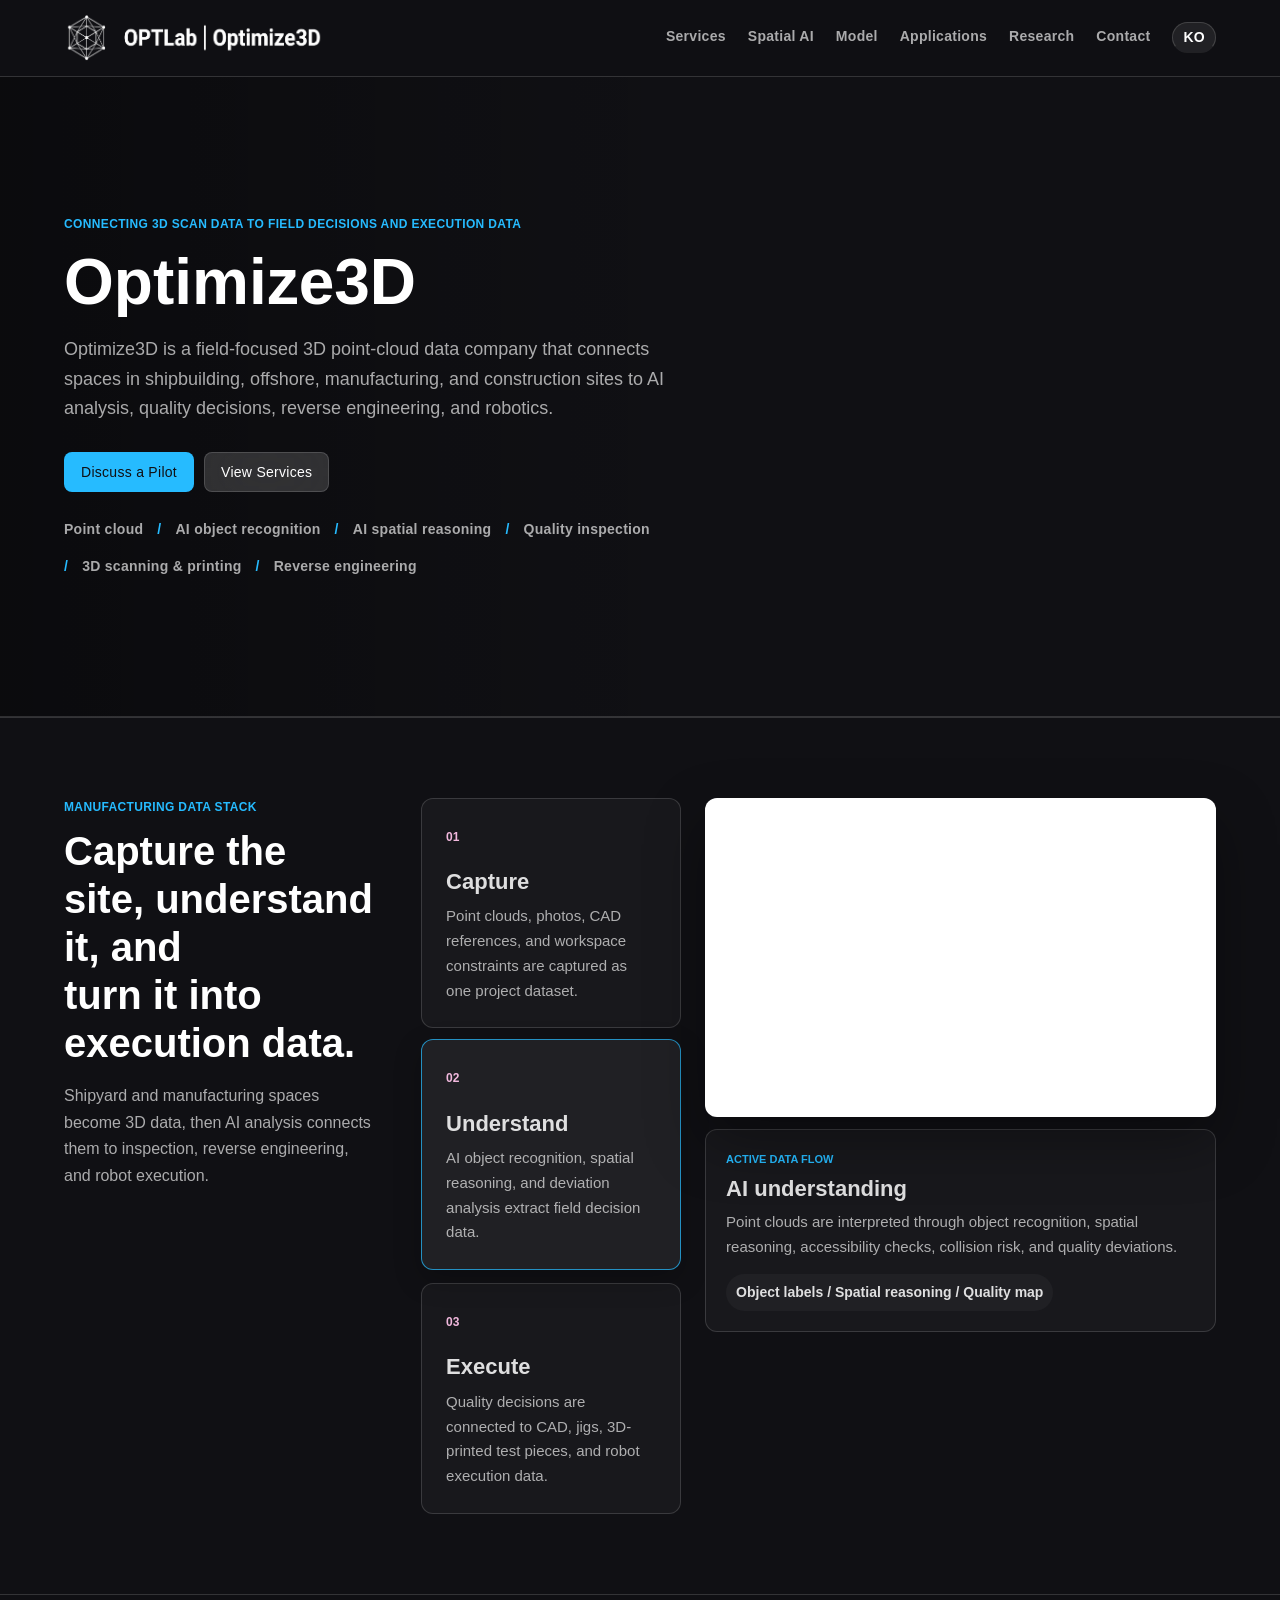
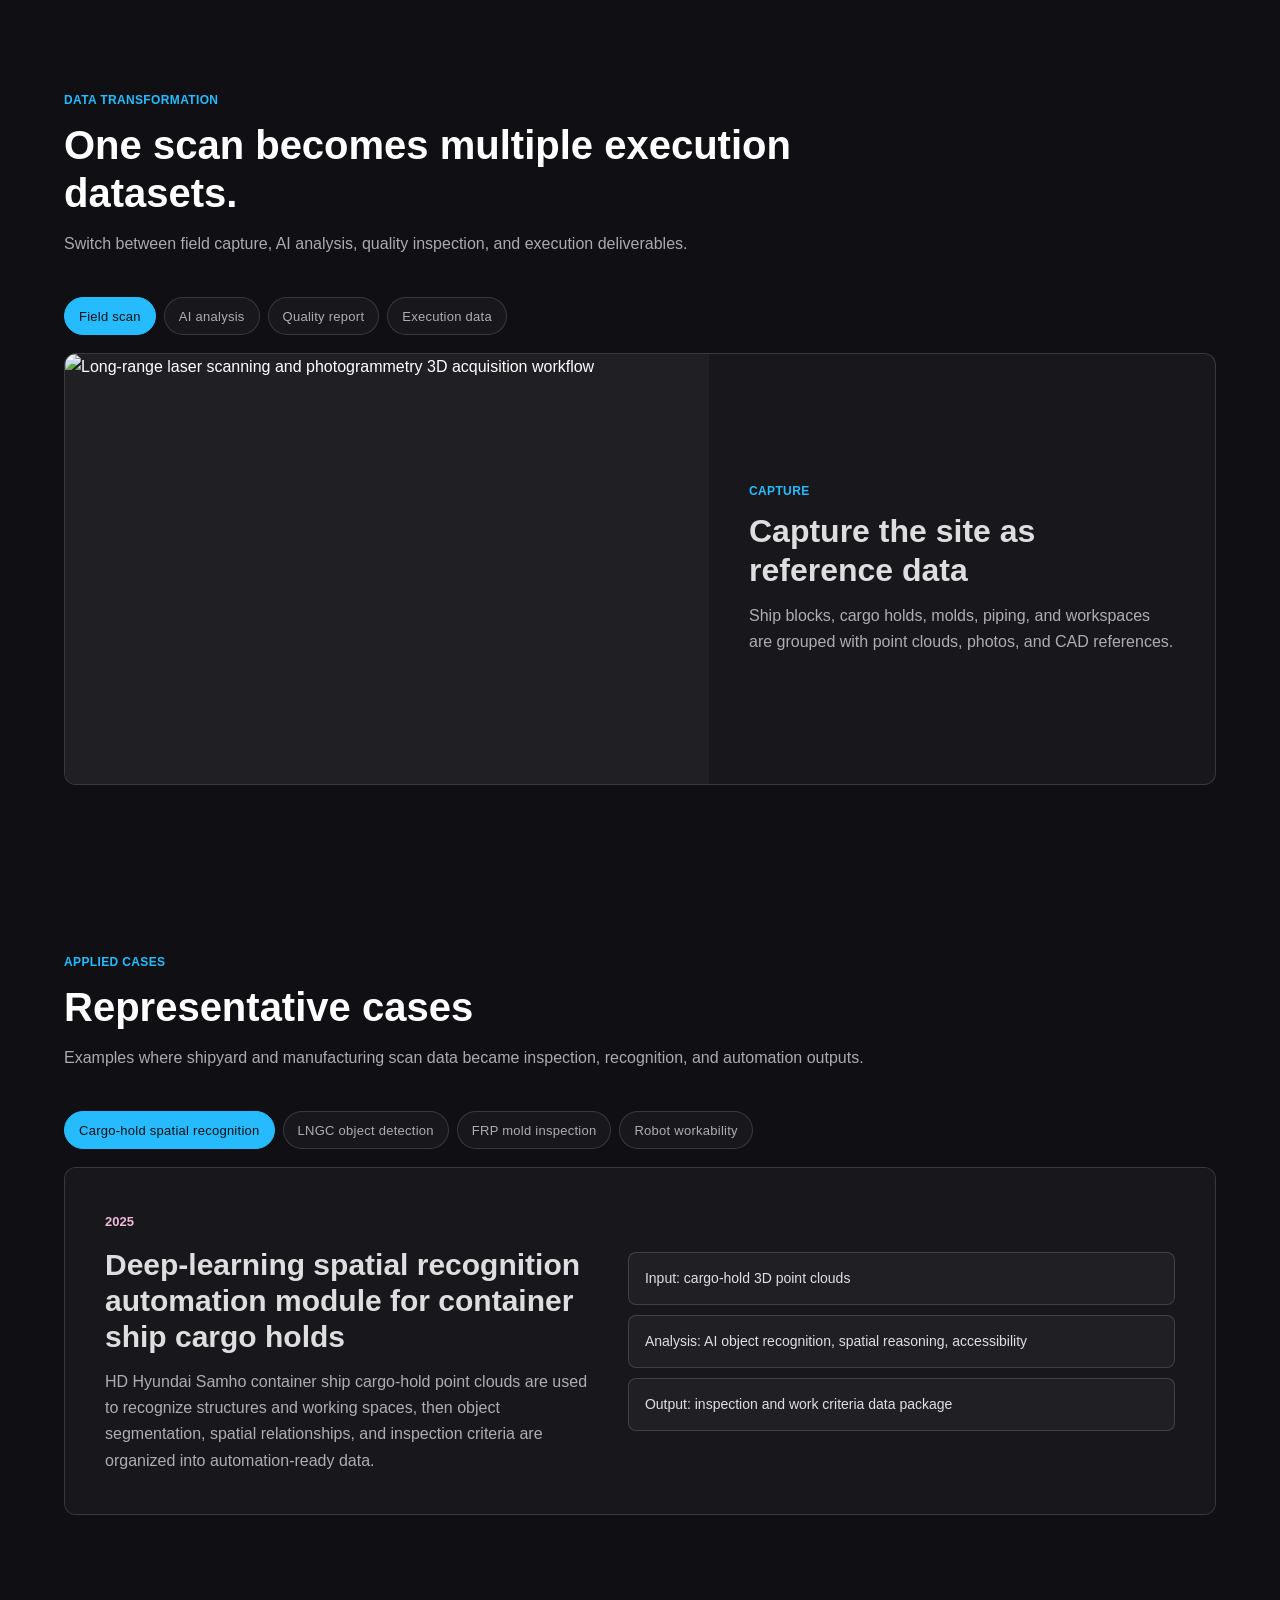
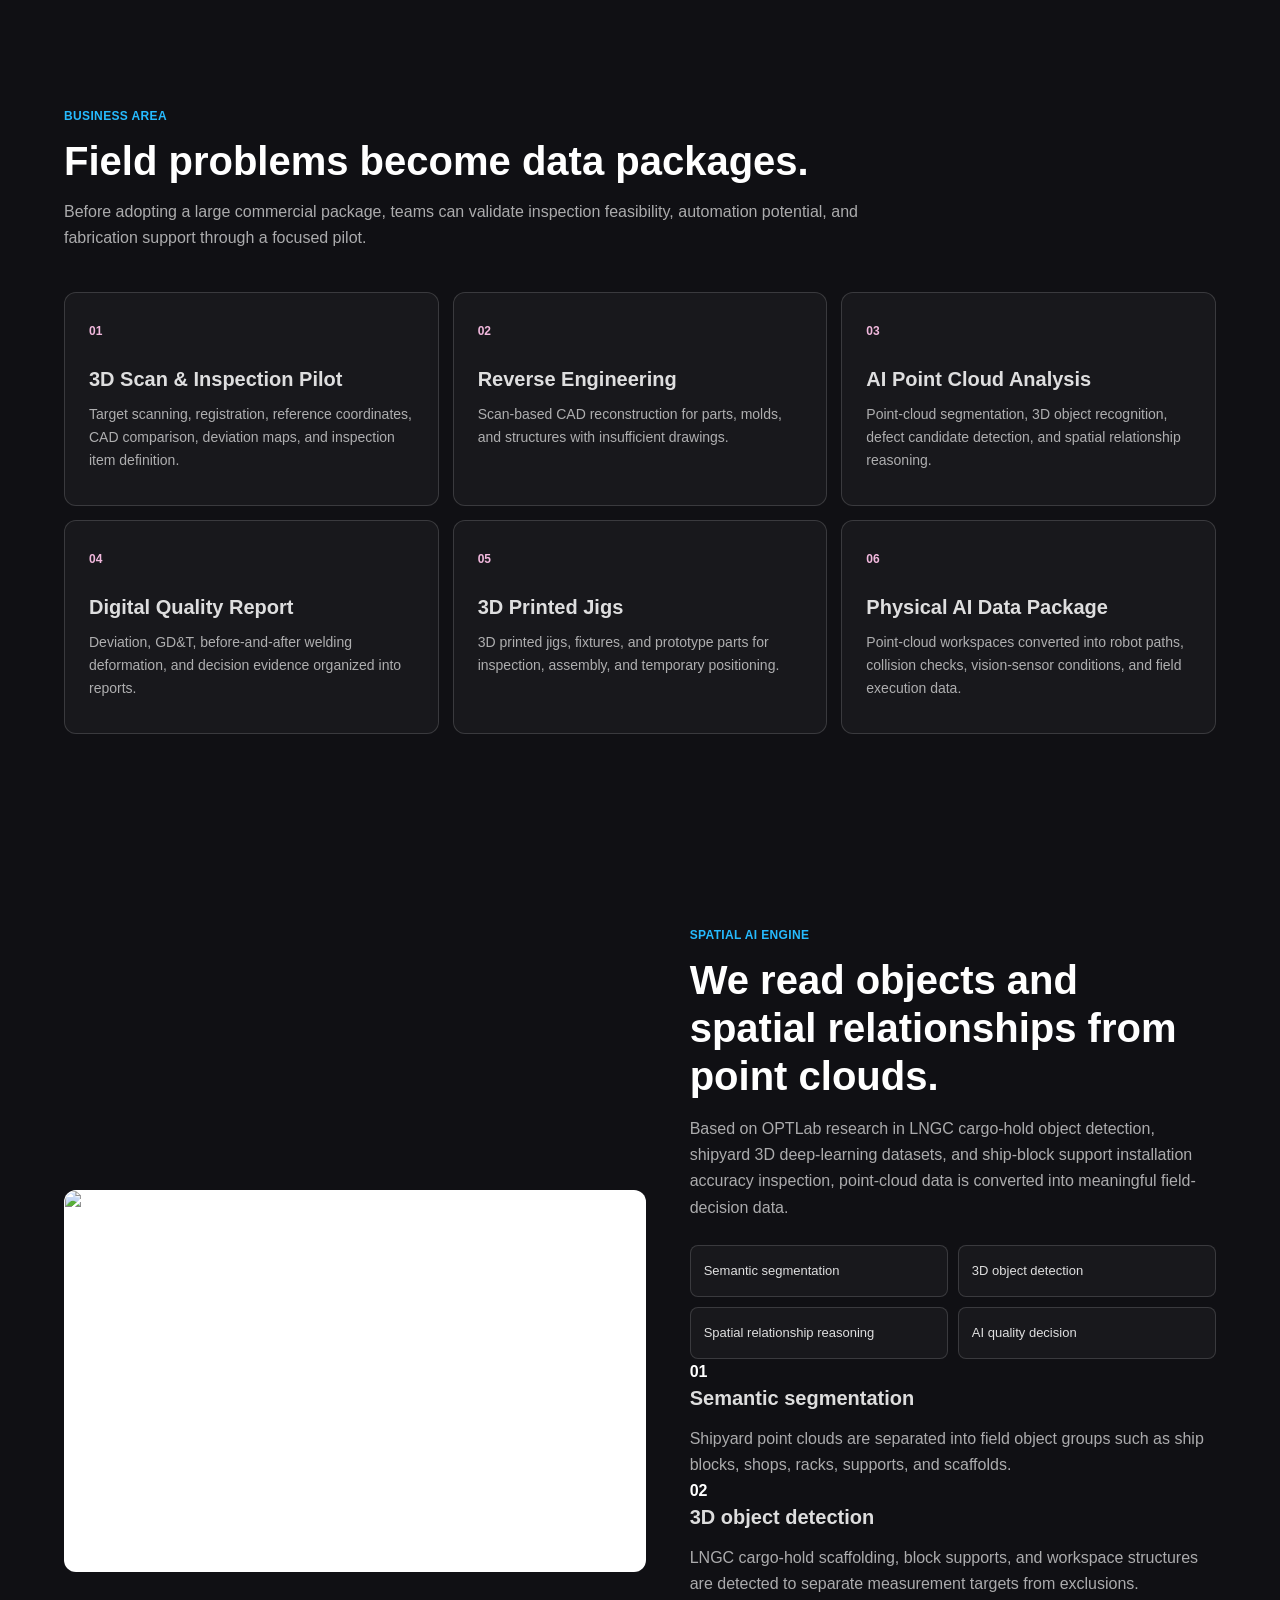
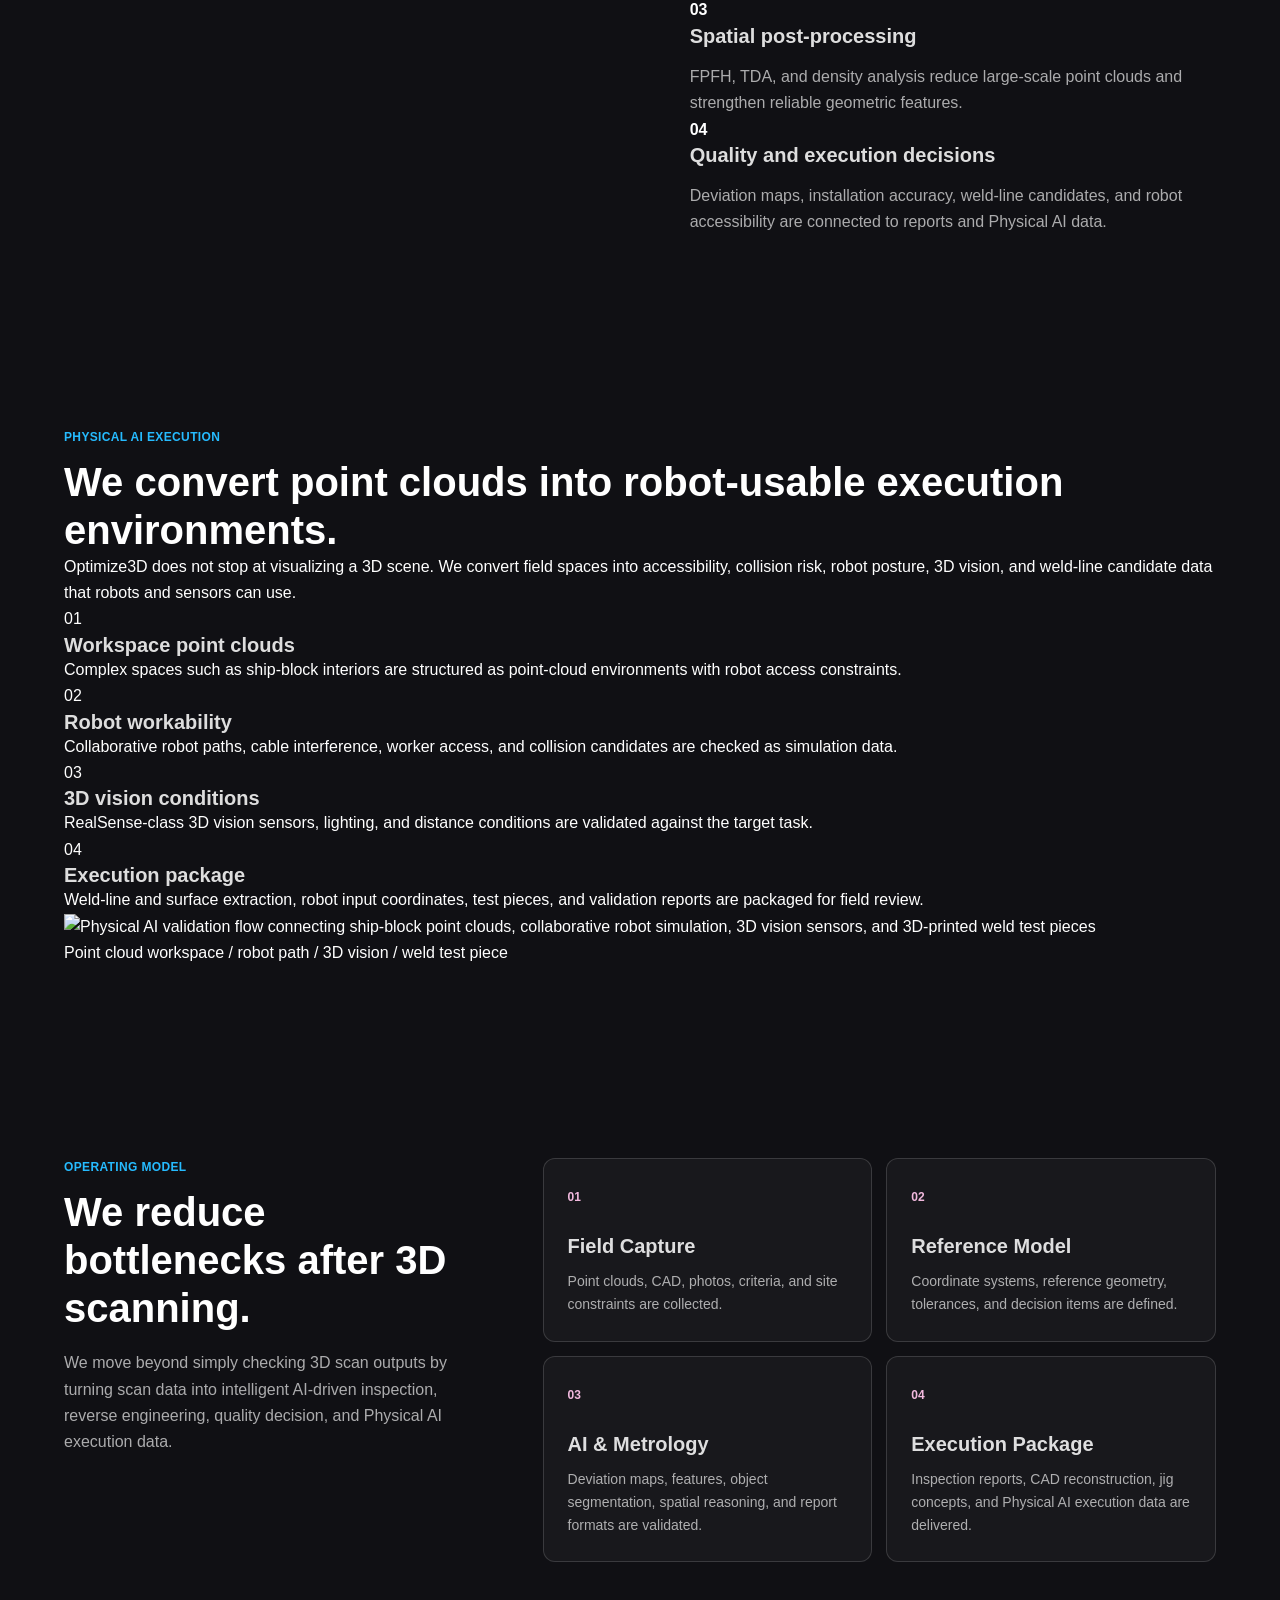
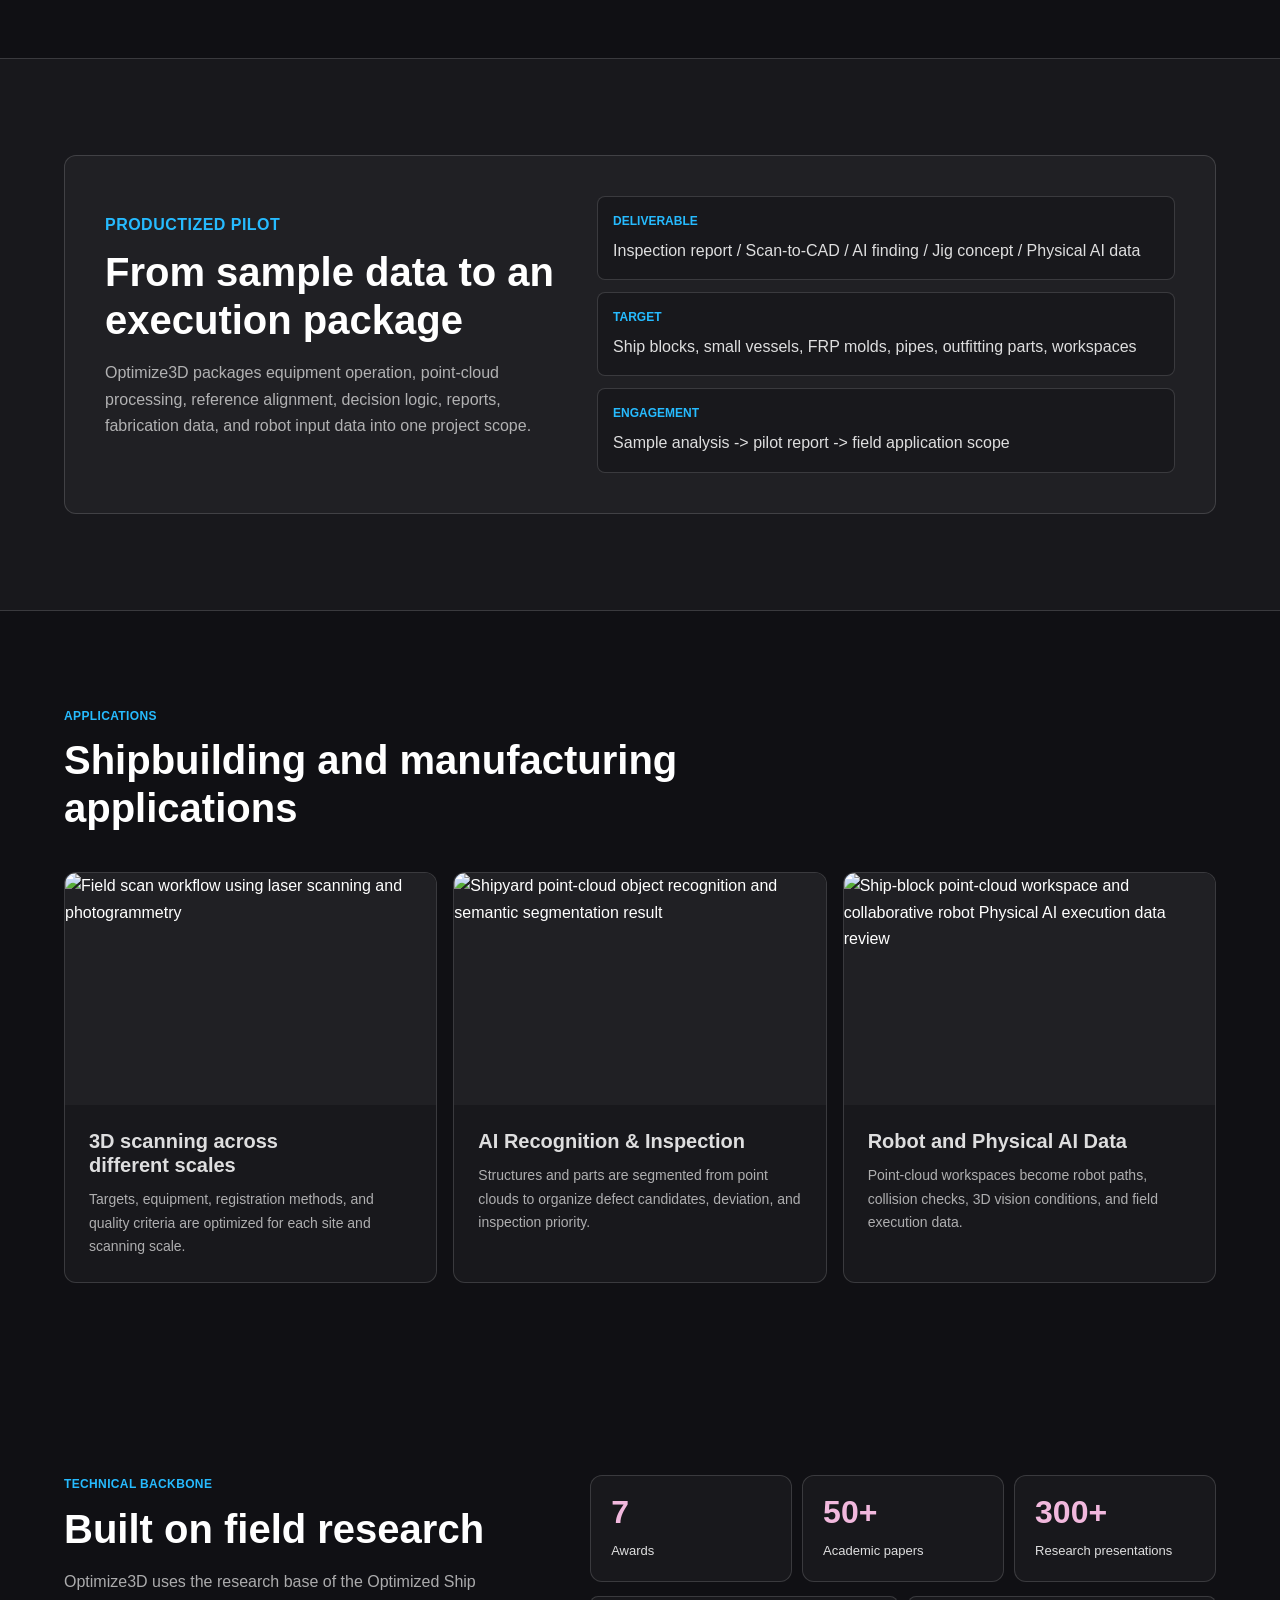
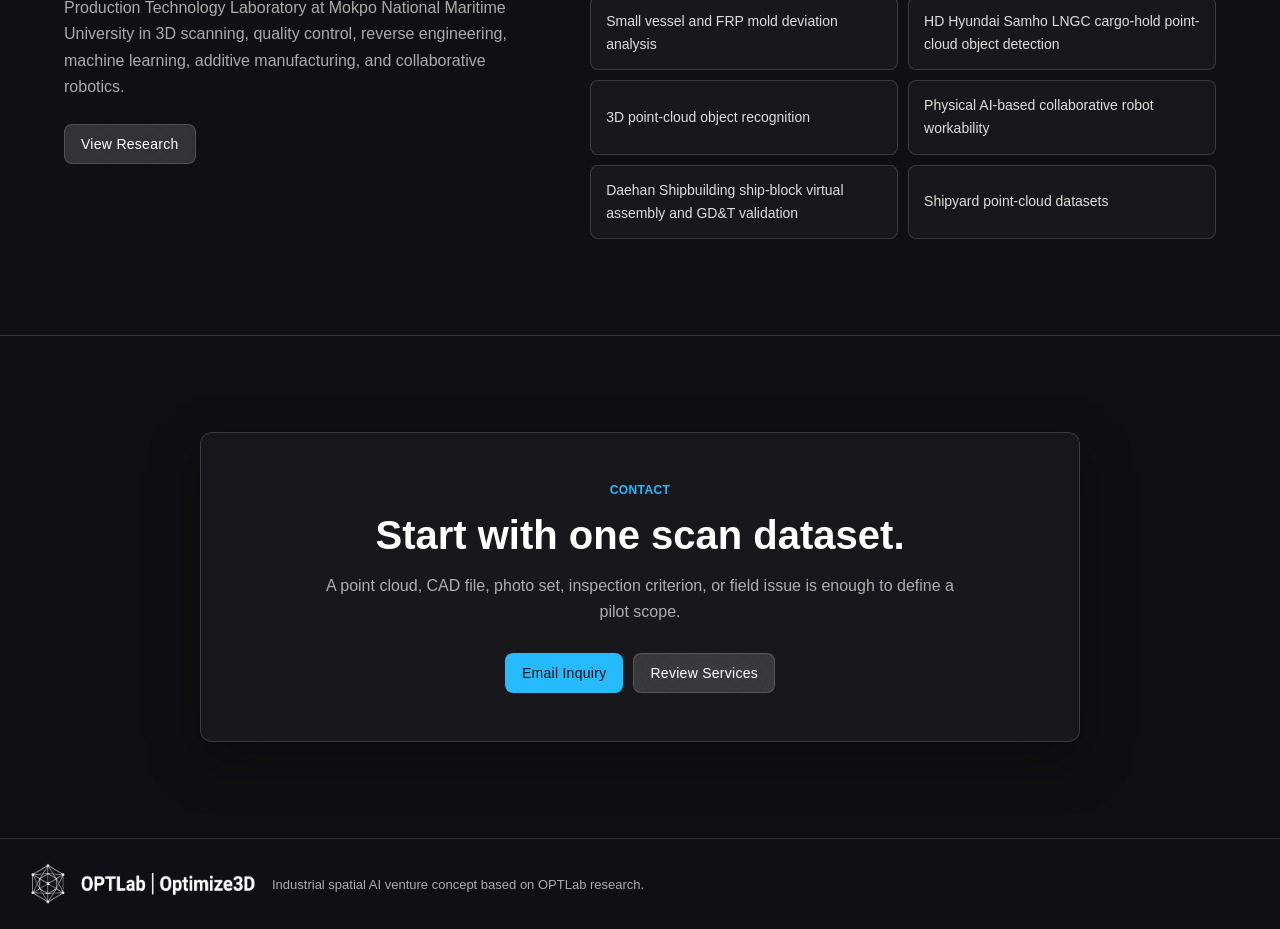
==== commit a0607c5e: "Add inquiry date to email subject" ====
--- a/en/index.html
+++ b/en/index.html
@@ -15,7 +15,7 @@
   <meta property="og:url" content="https://optimize3d.github.io/Hompage/en/">
   <meta property="og:image" content="https://optimize3d.github.io/Hompage/assets/images/research/hero-field-scan.jpg">
   <link rel="icon" href="../assets/brand/favicon.svg" type="image/svg+xml">
-  <link rel="stylesheet" href="../assets/css/styles.css?v=20260708h">
+  <link rel="stylesheet" href="../assets/css/styles.css?v=20260708j">
 </head>
 <body>
   <a class="skip-link" href="#main">Skip to content</a>
@@ -84,10 +84,10 @@
             <h3>Understand</h3>
             <p>AI object recognition, spatial reasoning, and deviation analysis extract field decision data.</p>
           </article>
-          <article data-pipeline-step data-pipeline-title="Execution data" data-pipeline-body="Inspection reports, reverse-engineered CAD, jig and 3D-printing support, and robot simulation inputs become deliverables." data-pipeline-output="Report / CAD / Jig / Robot data">
+          <article data-pipeline-step data-pipeline-title="Physical AI execution data" data-pipeline-body="Inspection results and workspace constraints become robot paths, collision checks, 3D vision conditions, and welding automation input data." data-pipeline-output="Robot path / Collision check / Vision setup">
             <span>03</span>
             <h3>Execute</h3>
-            <p>Quality decisions are connected to CAD, jigs, fabrication support, and robot review data.</p>
+            <p>Quality decisions are connected to CAD, jigs, 3D-printed test pieces, and robot execution data.</p>
           </article>
           </div>
           <aside class="pipeline-visual" aria-label="3D data transformation visual">
@@ -101,8 +101,8 @@
                 <figcaption><span>Understand</span><strong>Shipyard object recognition</strong></figcaption>
               </figure>
               <figure class="film-frame film-frame-3">
-                <img src="../assets/images/research/frp-deviation-map.jpg" alt="FRP small vessel scan-model deviation analysis result">
-                <figcaption><span>Execute</span><strong>Scan-model quality decision</strong></figcaption>
+                <img src="../assets/images/research/physical-ai-execution-montage.jpg" alt="Ship-block point-cloud workspace and collaborative robot Physical AI execution data review">
+                <figcaption><span>Execute</span><strong>Physical AI execution data</strong></figcaption>
               </figure>
               <div class="film-progress" aria-hidden="true"><span></span><span></span><span></span></div>
             </div>
@@ -155,11 +155,11 @@
           </div>
         </article>
         <article class="tab-panel" id="compare-output" role="tabpanel" hidden>
-          <img src="../assets/images/research/block-assembly-digital-twin.jpg" alt="Ship-block virtual assembly and data accuracy validation result">
-          <div>
-            <p class="kicker">Execute</p>
-            <h3>Connect to CAD, jigs, and robot data</h3>
-            <p>Scan-to-CAD, 3D printed jig concepts, workspace digital twins, and robot path review data become deliverables.</p>
+          <img src="../assets/images/research/physical-ai-execution-montage.jpg" alt="Ship-block point-cloud workspace and collaborative robot Physical AI execution data review">
+          <div>
+            <p class="kicker">Physical AI</p>
+            <h3>Connect scans to robot-usable field data</h3>
+            <p>Workspace point clouds, object positions, accessibility, collision candidates, and 3D vision conditions become robot path, welding, and transport validation data.</p>
           </div>
         </article>
       </div>
@@ -182,7 +182,7 @@
           <div>
             <time>2025</time>
             <h3>Deep-learning spatial recognition automation module for container ship cargo holds</h3>
-            <p>Structures and working spaces are recognized from cargo-hold point clouds, then object segmentation, spatial relationships, and inspection criteria are organized into automation-ready data.</p>
+            <p>HD Hyundai Samho container ship cargo-hold point clouds are used to recognize structures and working spaces, then object segmentation, spatial relationships, and inspection criteria are organized into automation-ready data.</p>
           </div>
           <ul>
             <li>Input: cargo-hold 3D point clouds</li>
@@ -194,7 +194,7 @@
           <div>
             <time>2020-2021</time>
             <h3>3D point-cloud object detection for LNGC cargo holds</h3>
-            <p>Deep-learning point-cloud processing and post-processing were applied to detect and separate scaffolding systems during cargo-hold measurement.</p>
+            <p>For HD Hyundai Samho LNGC cargo-hold flatness measurement, deep-learning point-cloud processing and post-processing were applied to detect and separate scaffolding systems.</p>
           </div>
           <ul>
             <li>Input: LNGC cargo-hold scan data</li>
@@ -217,13 +217,13 @@
         <article class="case-panel tab-panel" id="case-robot" role="tabpanel" hidden>
           <div>
             <time>2025-2026</time>
-            <h3>Collaborative robot welding automation and point-cloud surface extraction</h3>
-            <p>Point clouds from constrained ship-block environments are converted into robot paths, collision checks, and welding automation input data.</p>
+            <h3>Point-cloud-based Physical AI and collaborative robot workability review</h3>
+            <p>Ship-block point clouds, 3D vision sensors, and 3D-printed test pieces are connected to validate robot paths, collision risk, accessibility, and weld-line extraction feasibility.</p>
           </div>
           <ul>
-            <li>Input: ship-block workspace point clouds</li>
-            <li>Analysis: surface extraction, path candidates, collision review</li>
-            <li>Output: robot simulation input data</li>
+            <li>Input: ship-block point clouds, robot cell, 3D vision conditions</li>
+            <li>Analysis: spatial reasoning, collision detection, weld-line and surface extraction</li>
+            <li>Output: Physical AI test setup and robot execution data</li>
           </ul>
         </article>
       </div>
@@ -263,8 +263,8 @@
         </article>
         <article>
           <span>06</span>
-          <h3>Robot Simulation Data</h3>
-          <p>Point-cloud workspaces converted into robot path, collision review, and digital twin input data.</p>
+          <h3>Physical AI Data Package</h3>
+          <p>Point-cloud workspaces converted into robot paths, collision checks, vision-sensor conditions, and field execution data.</p>
         </article>
       </div>
     </section>
@@ -276,21 +276,77 @@
       <div class="ai-copy">
         <p class="kicker">Spatial AI Engine</p>
         <h2 id="ai-title">We read objects and spatial relationships from point clouds.</h2>
-        <p>Ship structures, pipes, jigs, and workspaces are separated in point clouds, then analyzed for object relationships, accessibility, collision risk, and inspection priority.</p>
+        <p>Based on OPTLab research in LNGC cargo-hold object detection, shipyard 3D deep-learning datasets, and ship-block support installation accuracy inspection, point-cloud data is converted into meaningful field-decision data.</p>
         <div class="ai-list">
           <span>Semantic segmentation</span>
           <span>3D object detection</span>
           <span>Spatial relationship reasoning</span>
           <span>AI quality decision</span>
         </div>
-      </div>
+        <div class="ai-module-grid" aria-label="Spatial AI analysis modules">
+          <article>
+            <strong>01</strong>
+            <h3>Semantic segmentation</h3>
+            <p>Shipyard point clouds are separated into field object groups such as ship blocks, shops, racks, supports, and scaffolds.</p>
+          </article>
+          <article>
+            <strong>02</strong>
+            <h3>3D object detection</h3>
+            <p>LNGC cargo-hold scaffolding, block supports, and workspace structures are detected to separate measurement targets from exclusions.</p>
+          </article>
+          <article>
+            <strong>03</strong>
+            <h3>Spatial post-processing</h3>
+            <p>FPFH, TDA, and density analysis reduce large-scale point clouds and strengthen reliable geometric features.</p>
+          </article>
+          <article>
+            <strong>04</strong>
+            <h3>Quality and execution decisions</h3>
+            <p>Deviation maps, installation accuracy, weld-line candidates, and robot accessibility are connected to reports and Physical AI data.</p>
+          </article>
+        </div>
+      </div>
+    </section>
+
+    <section class="section physical-ai-section" aria-labelledby="physical-ai-title">
+      <div class="physical-ai-copy">
+        <p class="kicker">Physical AI Execution</p>
+        <h2 id="physical-ai-title">We convert point clouds into robot-usable execution environments.</h2>
+        <p>Optimize3D does not stop at visualizing a 3D scene. We convert field spaces into accessibility, collision risk, robot posture, 3D vision, and weld-line candidate data that robots and sensors can use.</p>
+        <div class="physical-ai-points">
+          <article>
+            <span>01</span>
+            <h3>Workspace point clouds</h3>
+            <p>Complex spaces such as ship-block interiors are structured as point-cloud environments with robot access constraints.</p>
+          </article>
+          <article>
+            <span>02</span>
+            <h3>Robot workability</h3>
+            <p>Collaborative robot paths, cable interference, worker access, and collision candidates are checked as simulation data.</p>
+          </article>
+          <article>
+            <span>03</span>
+            <h3>3D vision conditions</h3>
+            <p>RealSense-class 3D vision sensors, lighting, and distance conditions are validated against the target task.</p>
+          </article>
+          <article>
+            <span>04</span>
+            <h3>Execution package</h3>
+            <p>Weld-line and surface extraction, robot input coordinates, test pieces, and validation reports are packaged for field review.</p>
+          </article>
+        </div>
+      </div>
+      <figure class="physical-ai-media">
+        <img src="../assets/images/research/physical-ai-execution-montage.jpg" alt="Physical AI validation flow connecting ship-block point clouds, collaborative robot simulation, 3D vision sensors, and 3D-printed weld test pieces">
+        <figcaption>Point cloud workspace / robot path / 3D vision / weld test piece</figcaption>
+      </figure>
     </section>
 
     <section class="section platform-section" id="platform" aria-labelledby="platform-title">
       <div class="platform-copy">
         <p class="kicker">Operating Model</p>
-        <h2 id="platform-title">We reduce the bottleneck after scanning.</h2>
-        <p>Rather than selling scanner output alone, Optimize3D defines reference coordinates, tolerances, deviation maps, AI findings, report formats, and fabrication or robot input data that field teams can review.</p>
+        <h2 id="platform-title">We reduce bottlenecks after 3D scanning.</h2>
+        <p>We move beyond simply checking 3D scan outputs by turning scan data into intelligent AI-driven inspection, reverse engineering, quality decision, and Physical AI execution data.</p>
       </div>
       <div class="workflow-board" aria-label="Optimize3D pilot process">
         <article>
@@ -311,7 +367,7 @@
         <article>
           <strong>04</strong>
           <h3>Execution Package</h3>
-          <p>Inspection reports, CAD reconstruction, jig concepts, and robot simulation data are delivered.</p>
+          <p>Inspection reports, CAD reconstruction, jig concepts, and Physical AI execution data are delivered.</p>
         </article>
       </div>
     </section>
@@ -326,7 +382,7 @@
         <dl>
           <div>
             <dt>Deliverable</dt>
-            <dd>Inspection report / Scan-to-CAD / AI finding / Jig concept / Simulation data</dd>
+            <dd>Inspection report / Scan-to-CAD / AI finding / Jig concept / Physical AI data</dd>
           </div>
           <div>
             <dt>Target</dt>
@@ -349,8 +405,8 @@
         <article>
           <img src="../assets/images/research/field-capture-workflow.jpg" alt="Field scan workflow using laser scanning and photogrammetry">
           <div>
-            <h3>Field Scan Pilot</h3>
-            <p>Targets, equipment, registration method, and quality criteria are validated against real site conditions.</p>
+            <h3>3D scanning across different scales</h3>
+            <p>Targets, equipment, registration methods, and quality criteria are optimized for each site and scanning scale.</p>
           </div>
         </article>
         <article>
@@ -361,10 +417,10 @@
           </div>
         </article>
         <article>
-          <img src="../assets/images/research/block-assembly-digital-twin.jpg" alt="Ship-block virtual assembly and digital twin data validation result">
-          <div>
-            <h3>Robot and Digital Twin Data</h3>
-            <p>Object relationships and collision risks in the workspace become robot simulation input data.</p>
+          <img src="../assets/images/research/physical-ai-execution-montage.jpg" alt="Ship-block point-cloud workspace and collaborative robot Physical AI execution data review">
+          <div>
+            <h3>Robot and Physical AI Data</h3>
+            <p>Point-cloud workspaces become robot paths, collision checks, 3D vision conditions, and field execution data.</p>
           </div>
         </article>
       </div>
@@ -396,10 +452,10 @@
         </div>
         <div class="proof-list">
           <span>Small vessel and FRP mold deviation analysis</span>
-          <span>LNGC cargo hold point-cloud object detection</span>
+          <span>HD Hyundai Samho LNGC cargo-hold point-cloud object detection</span>
           <span>3D point-cloud object recognition</span>
-          <span>Spatial reasoning for robot workability</span>
-          <span>Ship block virtual assembly and GD&amp;T validation</span>
+          <span>Physical AI-based collaborative robot workability</span>
+          <span>Daehan Shipbuilding ship-block virtual assembly and GD&amp;T validation</span>
           <span>Shipyard point-cloud datasets</span>
         </div>
       </div>
@@ -428,6 +484,6 @@
     </div>
   </footer>
 
-  <script src="../assets/js/main.js?v=20260708g"></script>
+  <script src="../assets/js/main.js?v=20260708i"></script>
 </body>
 </html>
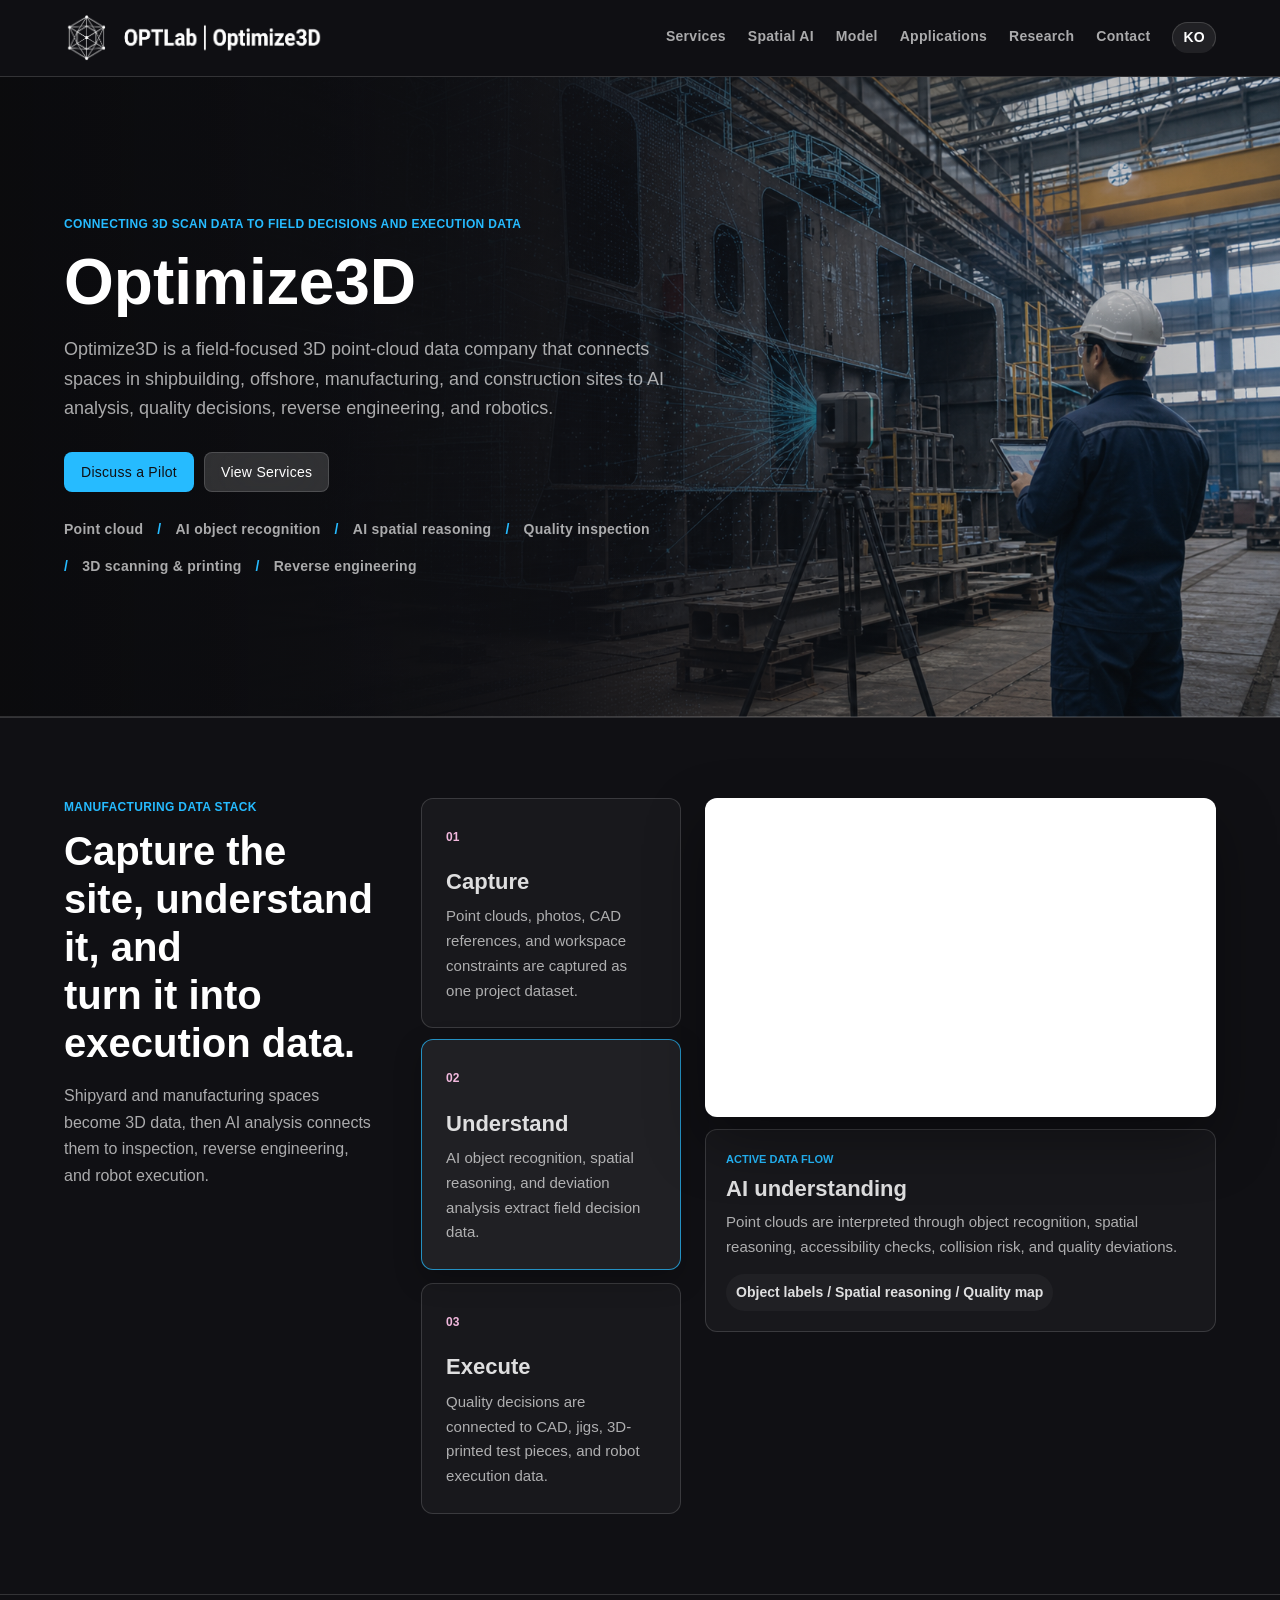
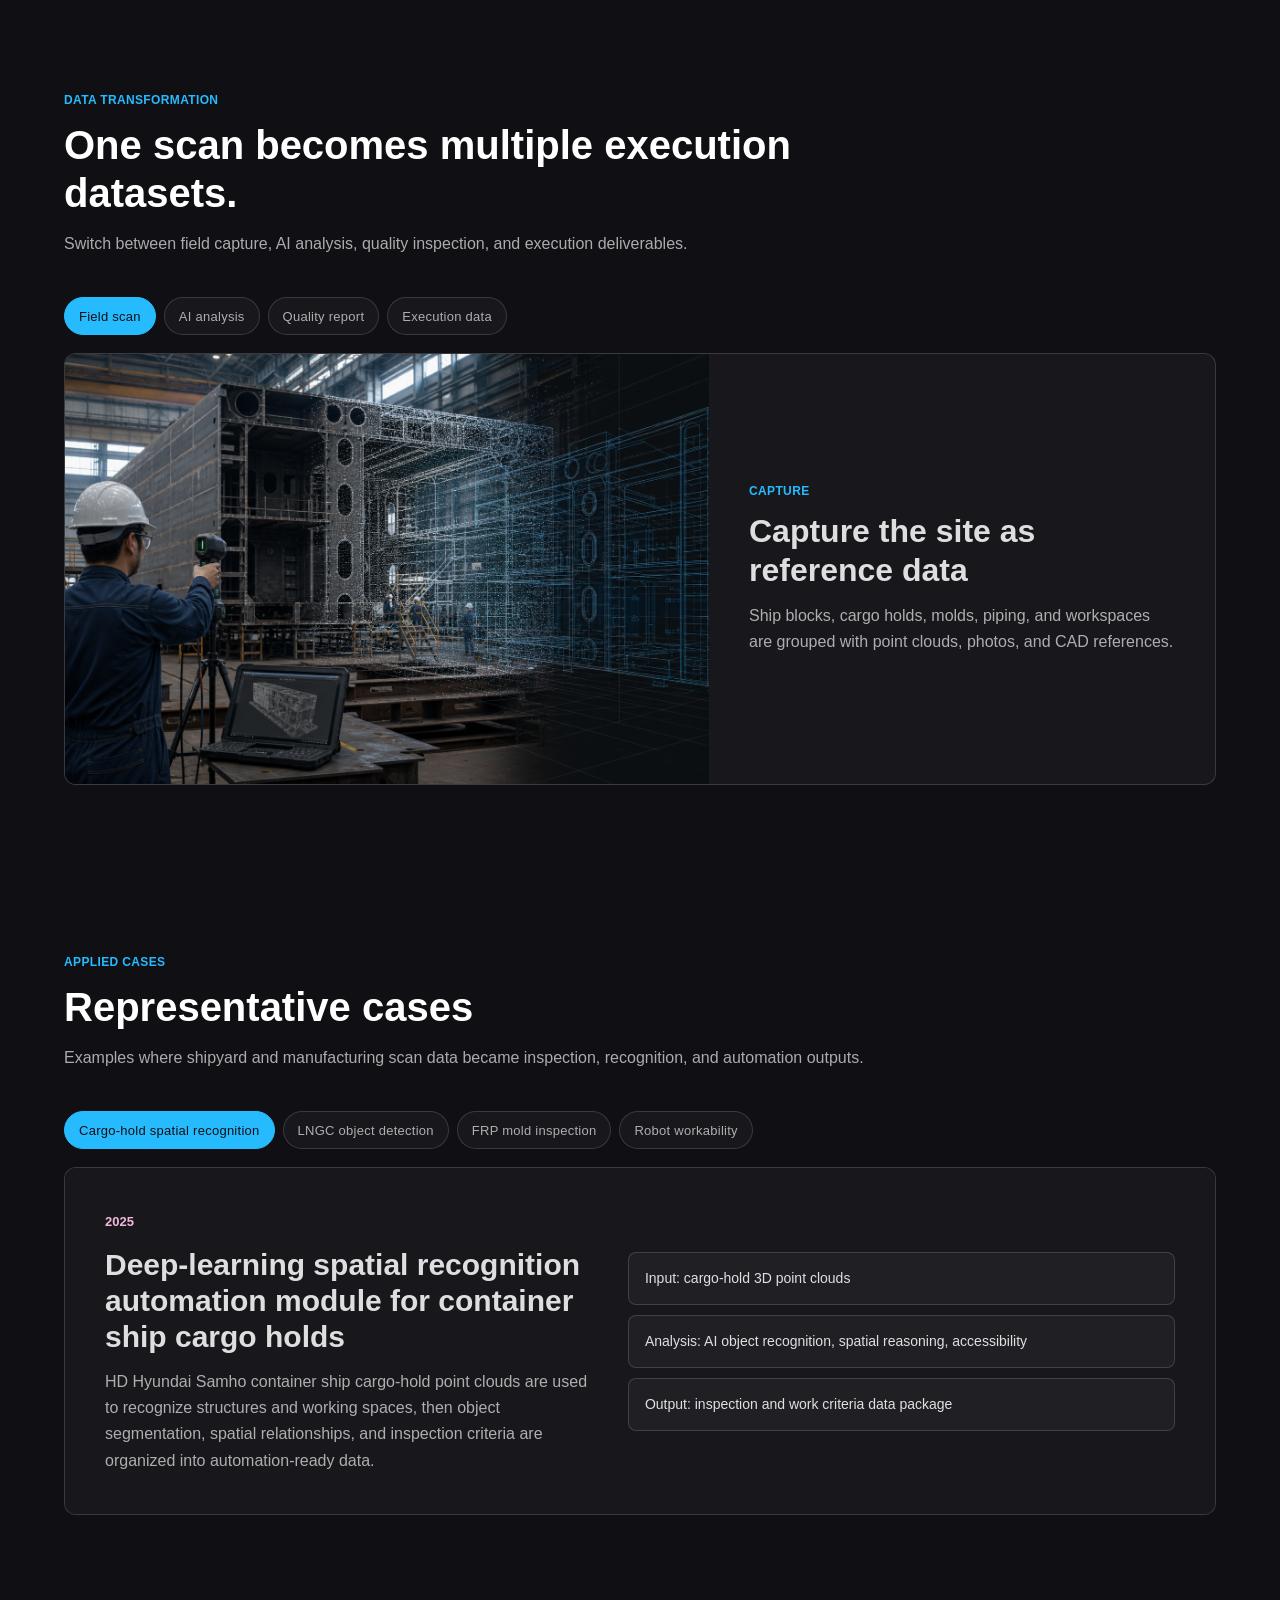
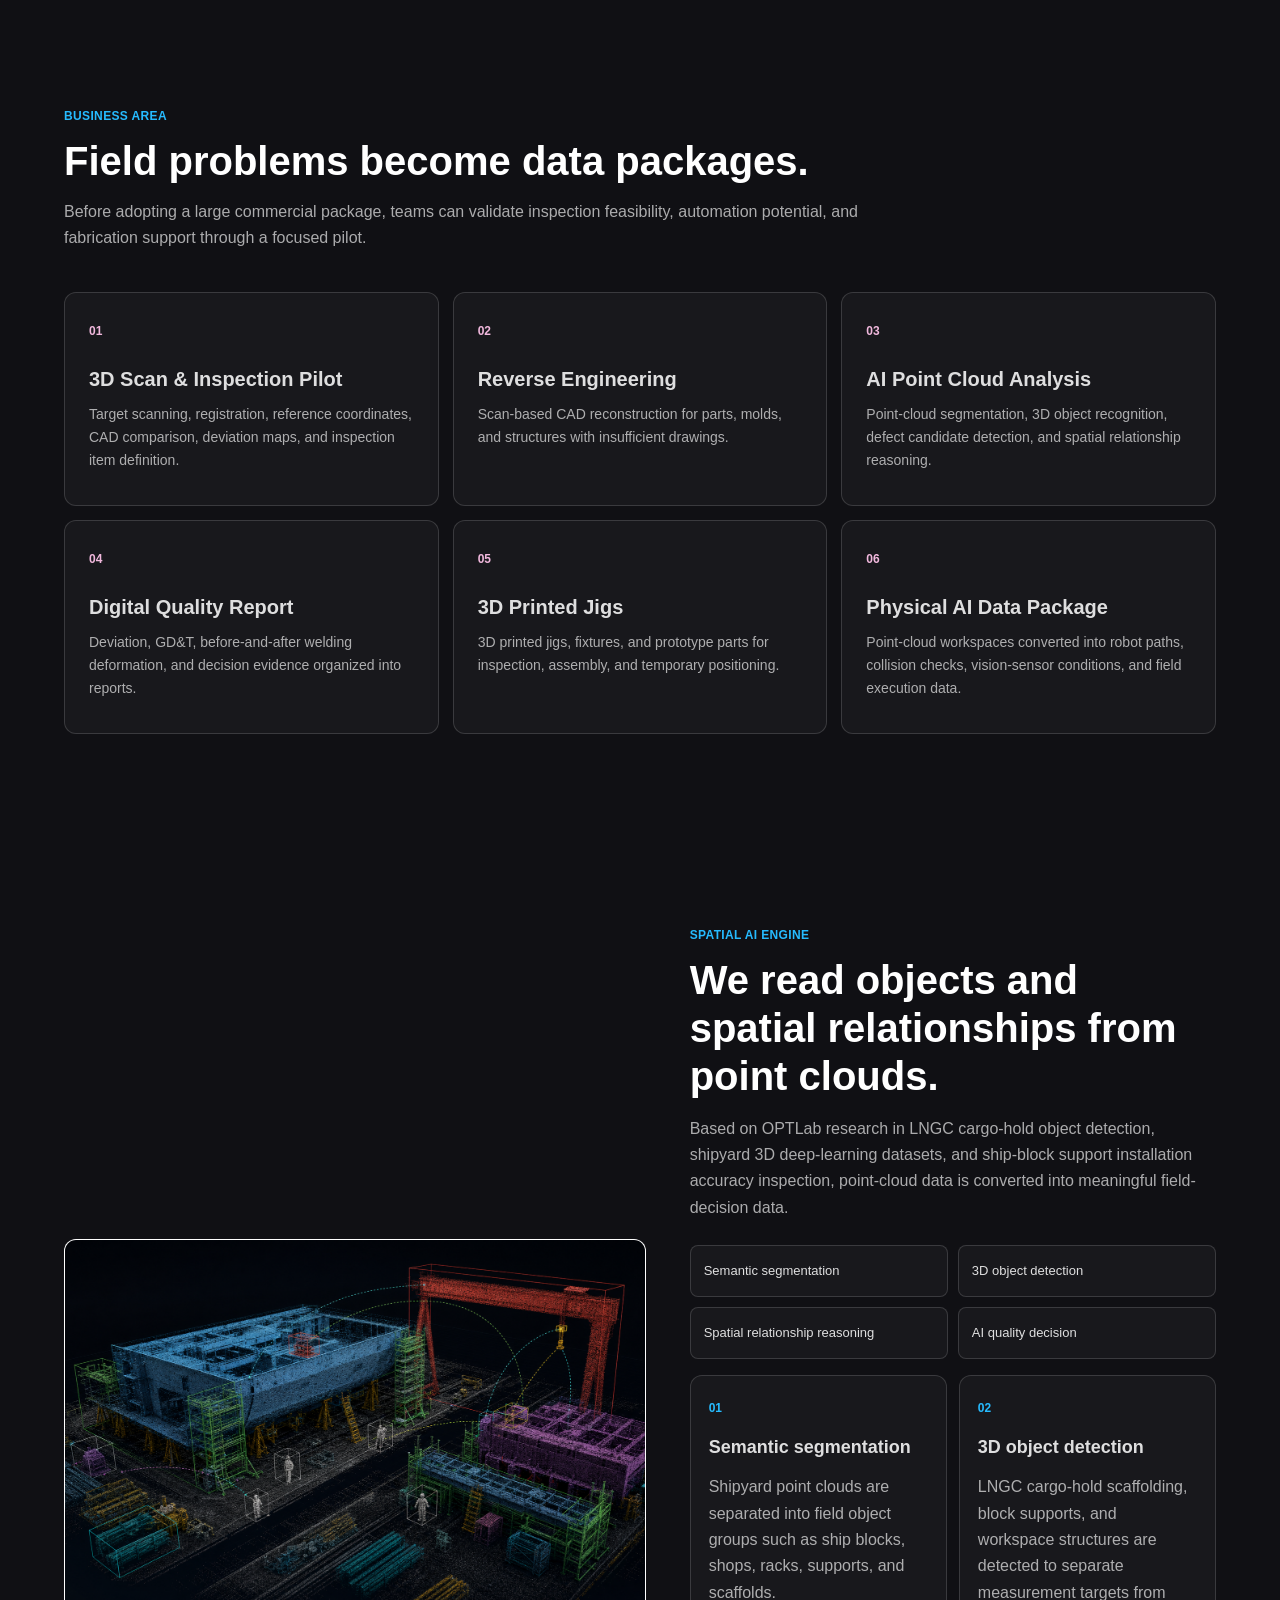
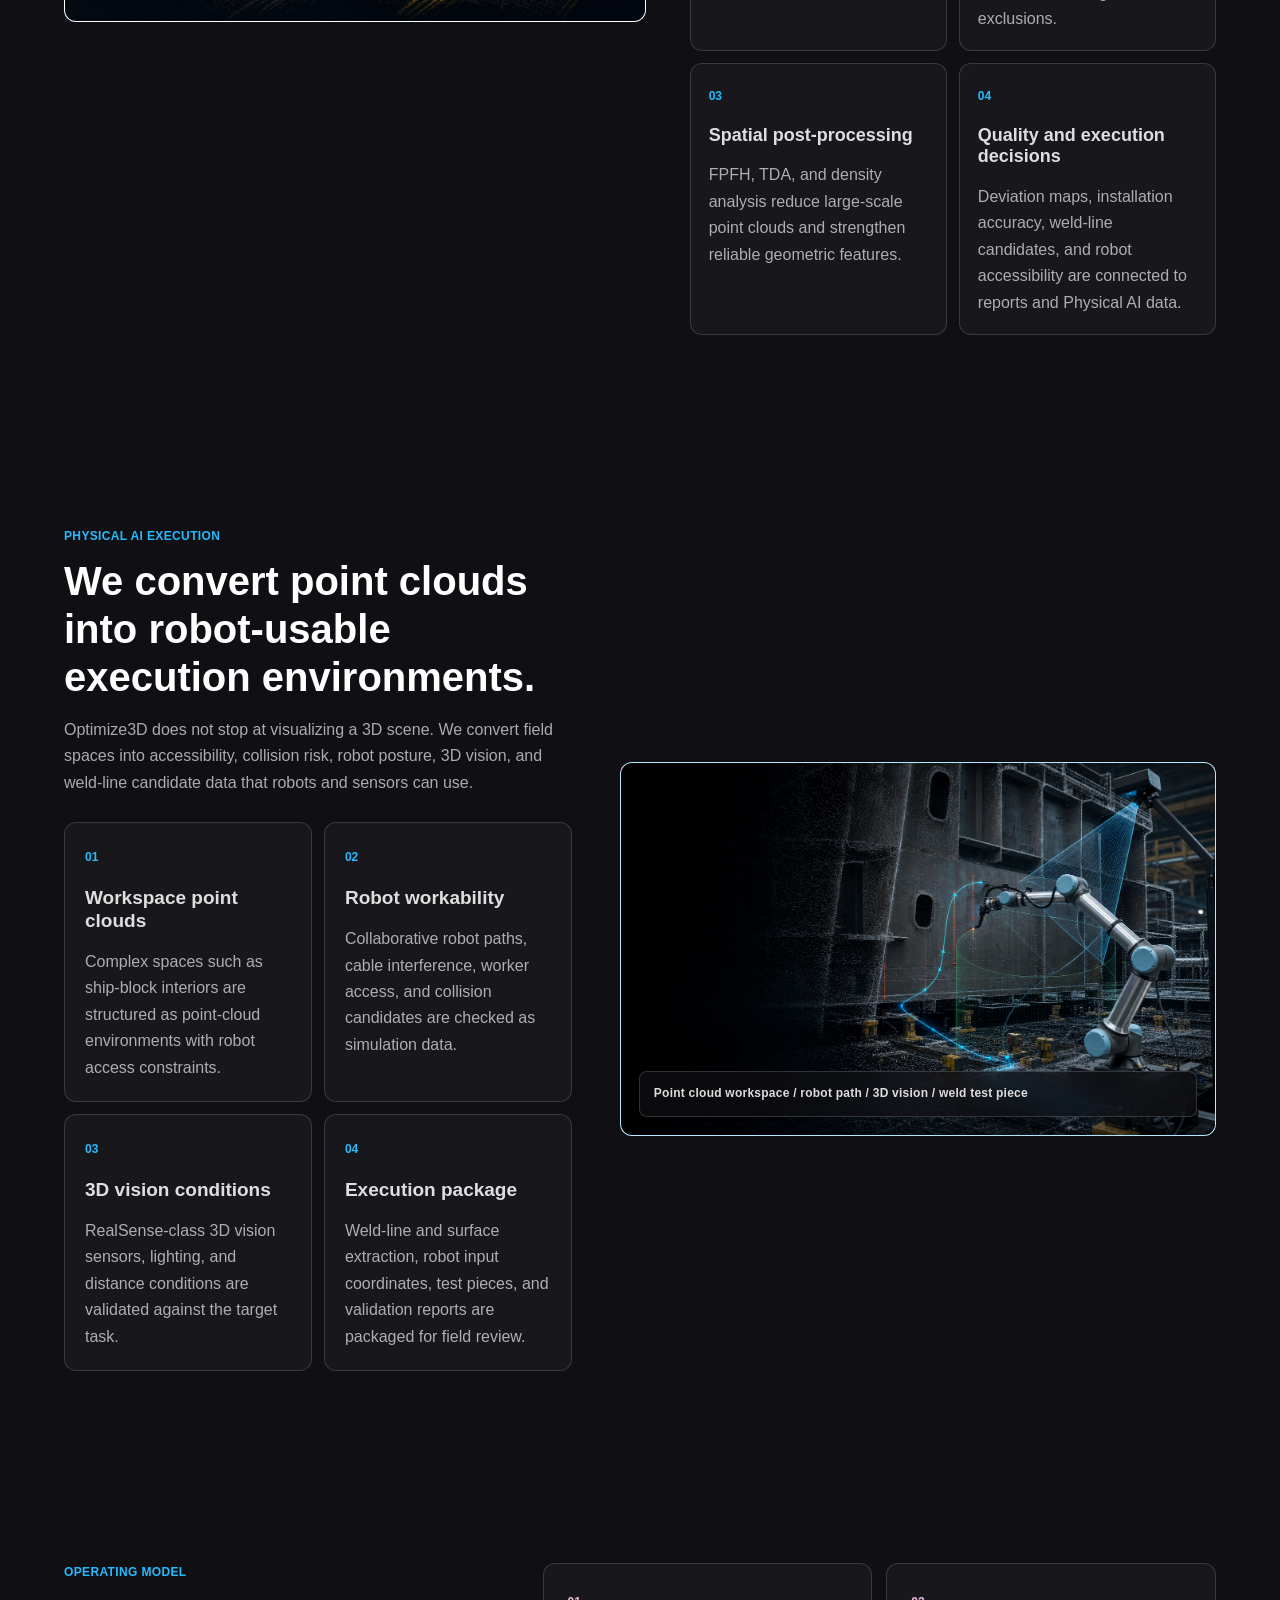
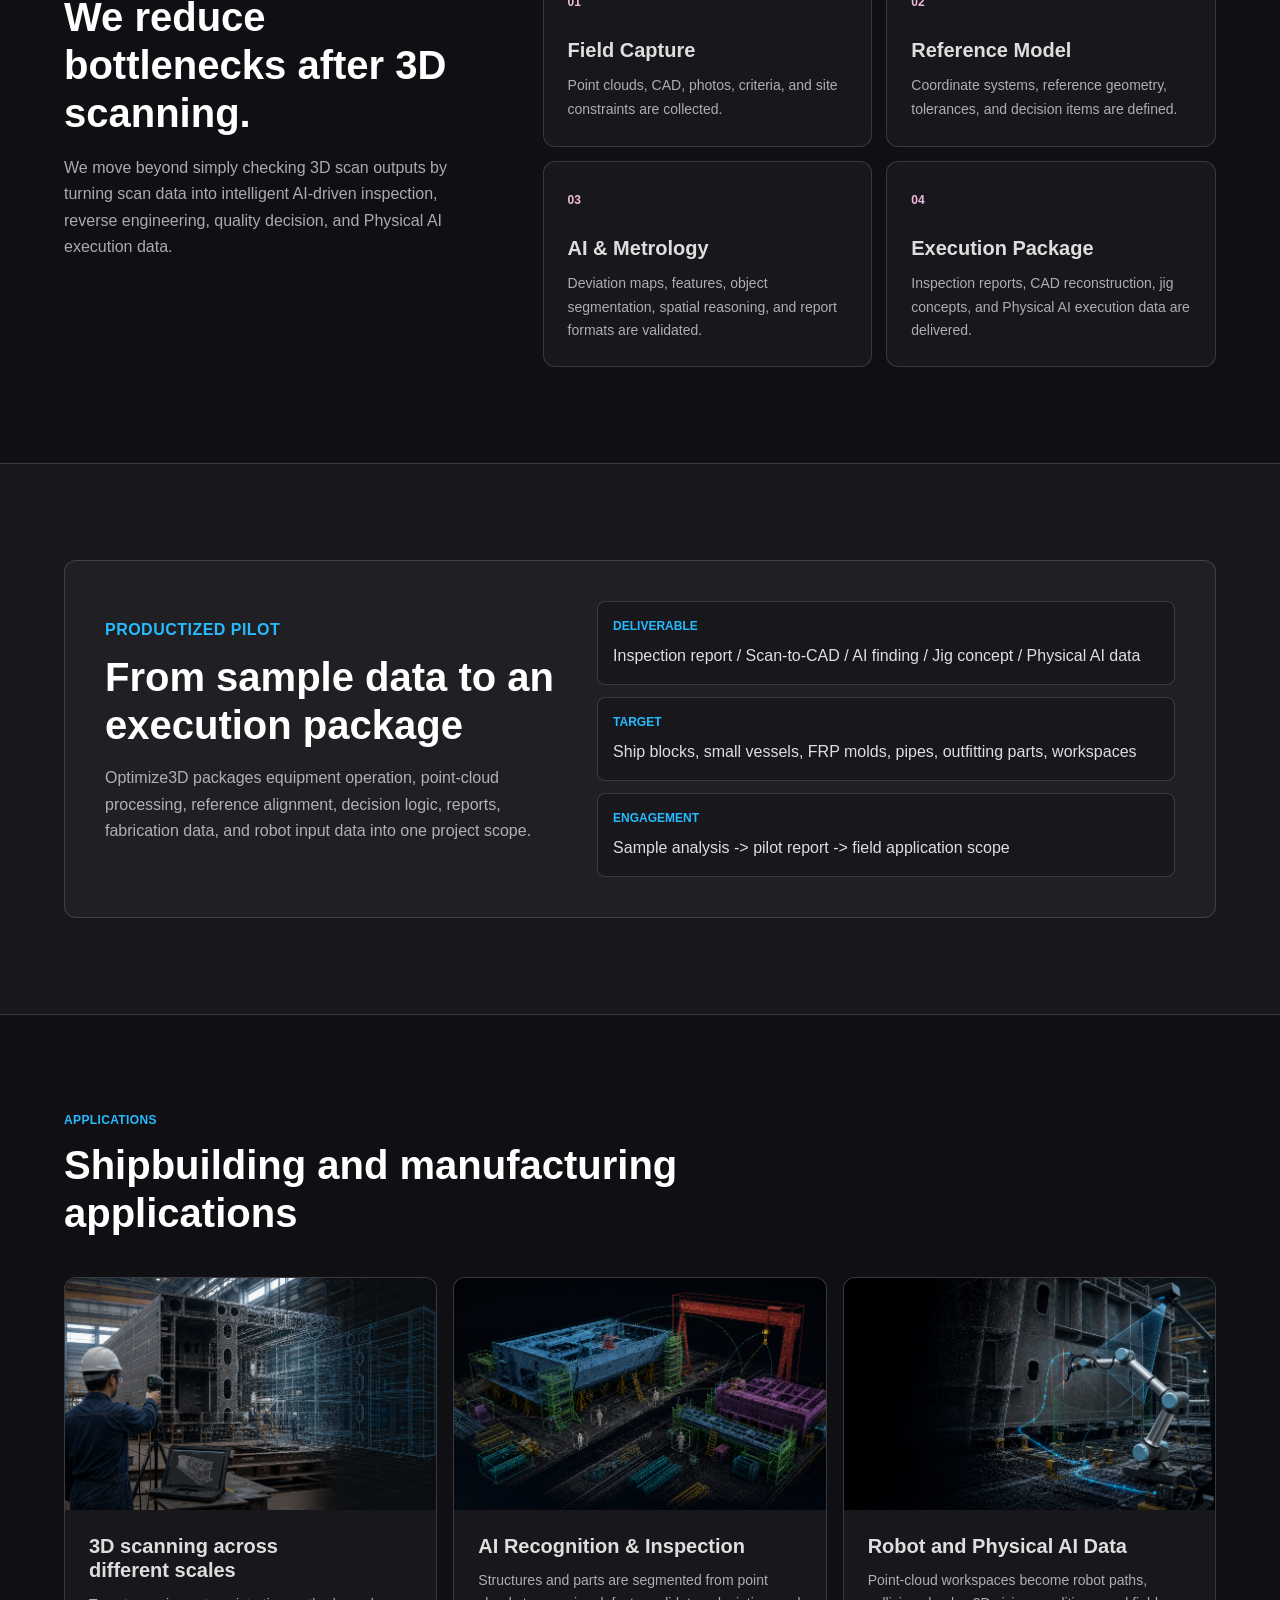
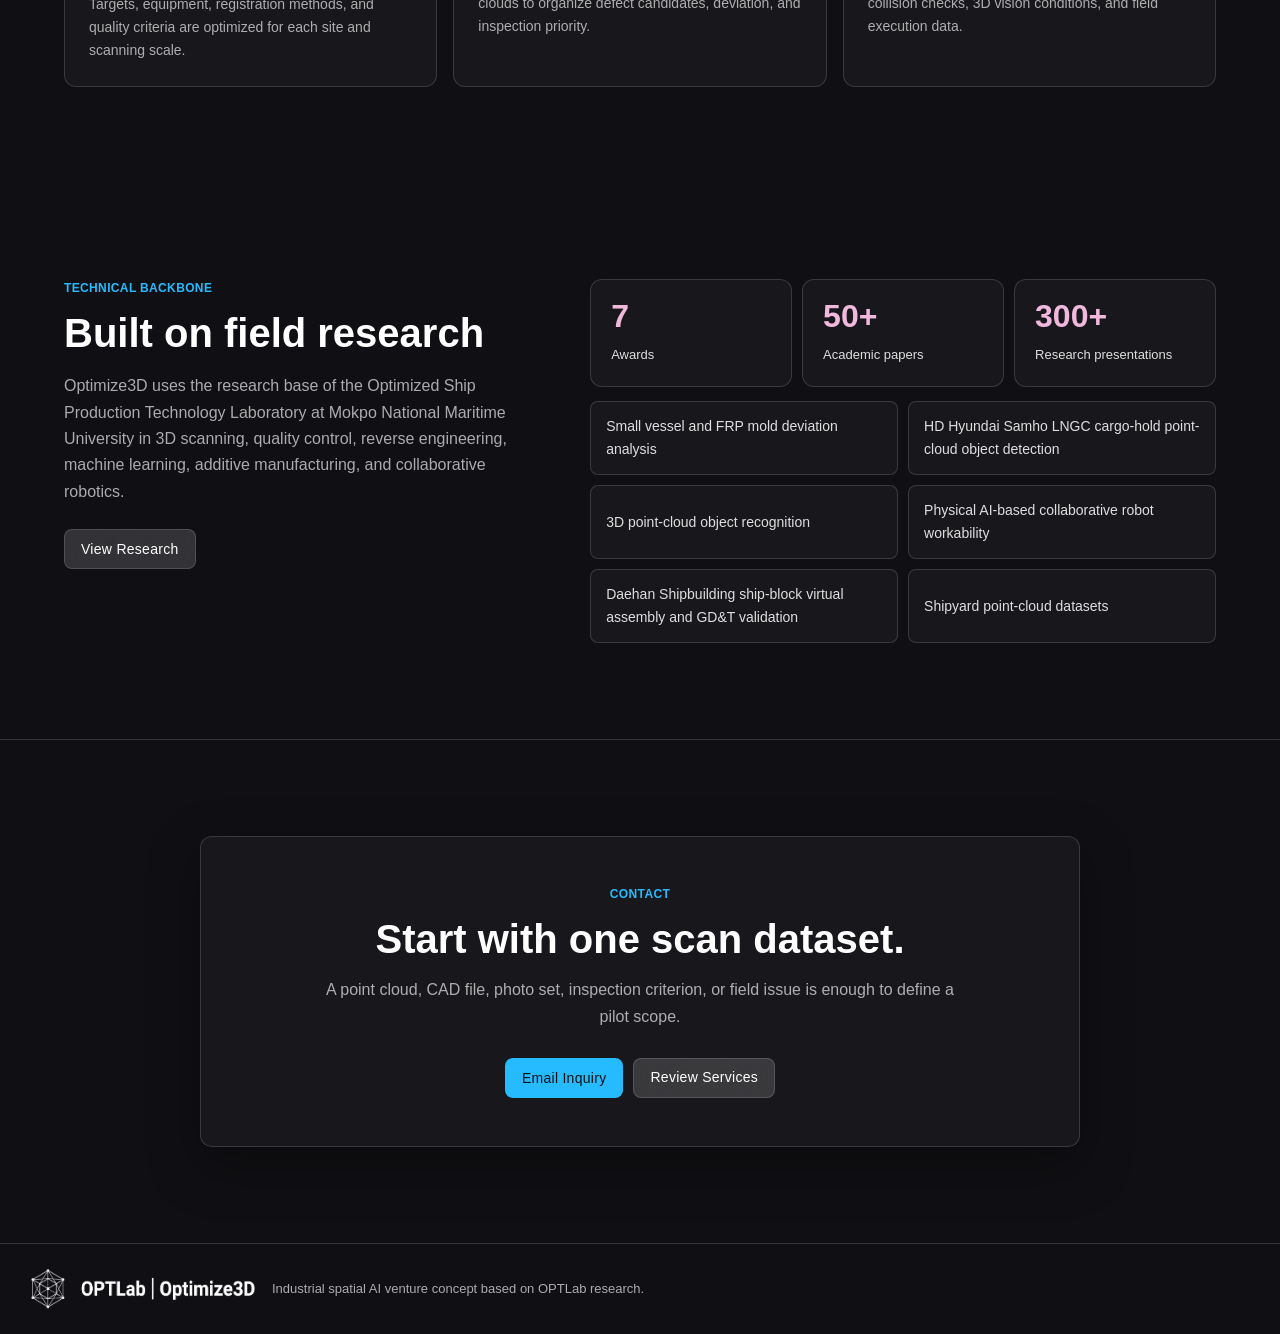
==== commit 9c4e7216: "Replace landing visuals with generated web assets" ====
--- a/en/index.html
+++ b/en/index.html
@@ -13,9 +13,9 @@
   <meta property="og:title" content="Optimize3D | Industrial 3D Point Cloud AI">
   <meta property="og:description" content="Industrial 3D point-cloud AI, metrology, inspection, reverse engineering, and robotics data packages for field execution.">
   <meta property="og:url" content="https://optimize3d.github.io/Hompage/en/">
-  <meta property="og:image" content="https://optimize3d.github.io/Hompage/assets/images/research/hero-field-scan.jpg">
+  <meta property="og:image" content="https://optimize3d.github.io/Hompage/assets/images/generated/hero-shipyard-pointcloud-v2.png">
   <link rel="icon" href="../assets/brand/favicon.svg" type="image/svg+xml">
-  <link rel="stylesheet" href="../assets/css/styles.css?v=20260708j">
+  <link rel="stylesheet" href="../assets/css/styles.css?v=20260708k">
 </head>
 <body>
   <a class="skip-link" href="#main">Skip to content</a>
@@ -93,15 +93,15 @@
           <aside class="pipeline-visual" aria-label="3D data transformation visual">
             <div class="pipeline-film">
               <figure class="film-frame film-frame-1">
-                <img src="../assets/images/research/field-capture-workflow.jpg" alt="Long-range laser scanning and photogrammetry 3D acquisition workflow">
+                <img src="../assets/images/generated/field-scan-workflow-v2.png" alt="Shipyard field scanning workflow turning site geometry into point clouds and CAD data">
                 <figcaption><span>Capture</span><strong>Multi-source scan acquisition</strong></figcaption>
               </figure>
               <figure class="film-frame film-frame-2">
-                <img src="../assets/images/research/ai-shipyard-segmentation.jpg" alt="Shipyard point-cloud semantic segmentation and object recognition result">
+                <img src="../assets/images/generated/spatial-ai-shipyard-segmentation-v2.png" alt="Shipyard point-cloud semantic segmentation and object recognition visualization">
                 <figcaption><span>Understand</span><strong>Shipyard object recognition</strong></figcaption>
               </figure>
               <figure class="film-frame film-frame-3">
-                <img src="../assets/images/research/physical-ai-execution-montage.jpg" alt="Ship-block point-cloud workspace and collaborative robot Physical AI execution data review">
+                <img src="../assets/images/generated/physical-ai-robot-execution-v2.png" alt="Physical AI visualization connecting point-cloud workspace, robot path, and collision review">
                 <figcaption><span>Execute</span><strong>Physical AI execution data</strong></figcaption>
               </figure>
               <div class="film-progress" aria-hidden="true"><span></span><span></span><span></span></div>
@@ -131,7 +131,7 @@
       </div>
       <div class="compare-stage">
         <article class="tab-panel is-active" id="compare-scan" role="tabpanel">
-          <img src="../assets/images/research/field-capture-workflow.jpg" alt="Long-range laser scanning and photogrammetry 3D acquisition workflow">
+          <img src="../assets/images/generated/field-scan-workflow-v2.png" alt="Shipyard field scanning workflow turning site geometry into point clouds and CAD data">
           <div>
             <p class="kicker">Capture</p>
             <h3>Capture the site as reference data</h3>
@@ -139,7 +139,7 @@
           </div>
         </article>
         <article class="tab-panel" id="compare-ai" role="tabpanel" hidden>
-          <img src="../assets/images/research/ai-shipyard-segmentation.jpg" alt="Shipyard point-cloud semantic segmentation and object recognition result">
+          <img src="../assets/images/generated/spatial-ai-shipyard-segmentation-v2.png" alt="Shipyard point-cloud semantic segmentation and object recognition visualization">
           <div>
             <p class="kicker">Analyze</p>
             <h3>AI object recognition and spatial reasoning</h3>
@@ -147,7 +147,7 @@
           </div>
         </article>
         <article class="tab-panel" id="compare-report" role="tabpanel" hidden>
-          <img src="../assets/images/research/pipe-weld-inspection.jpg" alt="Pipe weld before-and-after 3D scan measurement report">
+          <img src="../assets/images/generated/quality-deviation-scan-v2.png" alt="3D scan deviation map and quality inspection visualization">
           <div>
             <p class="kicker">Decide</p>
             <h3>Deviation maps and quality decisions</h3>
@@ -155,7 +155,7 @@
           </div>
         </article>
         <article class="tab-panel" id="compare-output" role="tabpanel" hidden>
-          <img src="../assets/images/research/physical-ai-execution-montage.jpg" alt="Ship-block point-cloud workspace and collaborative robot Physical AI execution data review">
+          <img src="../assets/images/generated/physical-ai-robot-execution-v2.png" alt="Physical AI visualization connecting point-cloud workspace, robot path, and collision review">
           <div>
             <p class="kicker">Physical AI</p>
             <h3>Connect scans to robot-usable field data</h3>
@@ -271,7 +271,7 @@
 
     <section class="section ai-section" id="ai" aria-labelledby="ai-title">
       <div class="ai-visual">
-        <img src="../assets/images/research/pointcloud-density-ai.jpg" alt="Point-cloud density variation and deep-learning segmentation result">
+        <img src="../assets/images/generated/spatial-ai-shipyard-segmentation-v2.png" alt="Shipyard point-cloud semantic segmentation and spatial reasoning visualization">
       </div>
       <div class="ai-copy">
         <p class="kicker">Spatial AI Engine</p>
@@ -337,7 +337,7 @@
         </div>
       </div>
       <figure class="physical-ai-media">
-        <img src="../assets/images/research/physical-ai-execution-montage.jpg" alt="Physical AI validation flow connecting ship-block point clouds, collaborative robot simulation, 3D vision sensors, and 3D-printed weld test pieces">
+        <img src="../assets/images/generated/physical-ai-robot-execution-v2.png" alt="Physical AI validation flow connecting ship-block point clouds, robot paths, and 3D vision conditions">
         <figcaption>Point cloud workspace / robot path / 3D vision / weld test piece</figcaption>
       </figure>
     </section>
@@ -403,21 +403,21 @@
       </div>
       <div class="application-grid">
         <article>
-          <img src="../assets/images/research/field-capture-workflow.jpg" alt="Field scan workflow using laser scanning and photogrammetry">
+          <img src="../assets/images/generated/field-scan-workflow-v2.png" alt="Shipyard field scanning workflow turning site geometry into point clouds and CAD data">
           <div>
             <h3>3D scanning across different scales</h3>
             <p>Targets, equipment, registration methods, and quality criteria are optimized for each site and scanning scale.</p>
           </div>
         </article>
         <article>
-          <img src="../assets/images/research/ai-shipyard-segmentation.jpg" alt="Shipyard point-cloud object recognition and semantic segmentation result">
+          <img src="../assets/images/generated/spatial-ai-shipyard-segmentation-v2.png" alt="Shipyard point-cloud object recognition and semantic segmentation visualization">
           <div>
             <h3>AI Recognition &amp; Inspection</h3>
             <p>Structures and parts are segmented from point clouds to organize defect candidates, deviation, and inspection priority.</p>
           </div>
         </article>
         <article>
-          <img src="../assets/images/research/physical-ai-execution-montage.jpg" alt="Ship-block point-cloud workspace and collaborative robot Physical AI execution data review">
+          <img src="../assets/images/generated/physical-ai-robot-execution-v2.png" alt="Physical AI visualization connecting point-cloud workspace, robot path, and collision review">
           <div>
             <h3>Robot and Physical AI Data</h3>
             <p>Point-cloud workspaces become robot paths, collision checks, 3D vision conditions, and field execution data.</p>
--- a/assets/css/styles.css
+++ b/assets/css/styles.css
@@ -176,7 +176,7 @@
   min-height: 640px;
   background:
     linear-gradient(90deg, rgba(16, 16, 20, .98) 0%, rgba(16, 16, 20, .86) 44%, rgba(16, 16, 20, .24) 78%, rgba(16, 16, 20, .08) 100%),
-    url("../images/research/hero-field-scan.jpg") center right / cover no-repeat;
+    url("../images/generated/hero-shipyard-pointcloud-v2.png") center right / cover no-repeat;
   color: var(--ink);
   overflow: hidden;
 }
@@ -488,7 +488,8 @@
 .pipeline-film:hover .film-frame img,
 .compare-stage:hover img,
 .application-grid article:hover img,
-.ai-visual:hover img {
+.ai-visual:hover img,
+.physical-ai-media:hover img {
   transform: scale(1.055);
 }
 
@@ -898,6 +899,120 @@
   box-shadow: none;
 }
 
+.ai-module-grid {
+  display: grid;
+  grid-template-columns: repeat(2, minmax(0, 1fr));
+  gap: 12px;
+  margin-top: 16px;
+}
+
+.ai-module-grid article {
+  min-height: 170px;
+  padding: 18px;
+  border: 1px solid var(--line);
+  border-radius: 12px;
+  background: var(--surface);
+}
+
+.ai-module-grid strong {
+  color: var(--teal);
+  font-size: 12px;
+  font-weight: 700;
+}
+
+.ai-module-grid h3 {
+  margin-top: 16px;
+  font-size: 18px;
+}
+
+.ai-module-grid p {
+  margin-top: 10px;
+  color: var(--muted);
+  font-size: 13px;
+  line-height: 1.58;
+}
+
+.physical-ai-section {
+  display: grid;
+  grid-template-columns: minmax(320px, .92fr) minmax(0, 1.08fr);
+  gap: 48px;
+  align-items: center;
+}
+
+.physical-ai-copy p:not(.kicker) {
+  margin-top: 16px;
+  color: var(--muted);
+  font-size: 16px;
+  line-height: 1.65;
+}
+
+.physical-ai-points {
+  display: grid;
+  grid-template-columns: repeat(2, minmax(0, 1fr));
+  gap: 12px;
+  margin-top: 26px;
+}
+
+.physical-ai-points article {
+  min-height: 148px;
+  padding: 20px;
+  border: 1px solid var(--line);
+  border-radius: 12px;
+  background: var(--surface);
+}
+
+.physical-ai-points span {
+  color: var(--teal);
+  font-size: 12px;
+  font-weight: 700;
+}
+
+.physical-ai-points h3 {
+  margin-top: 18px;
+  font-size: 19px;
+}
+
+.physical-ai-points p {
+  margin-top: 10px;
+  color: var(--muted);
+  font-size: 13px;
+  line-height: 1.6;
+}
+
+.physical-ai-media {
+  position: relative;
+  margin: 0;
+  overflow: hidden;
+  border: 1px solid rgba(38, 187, 255, .34);
+  border-radius: 12px;
+  background: var(--ink);
+}
+
+.physical-ai-media img {
+  width: 100%;
+  aspect-ratio: 16 / 10;
+  object-fit: cover;
+  display: block;
+  transform: scale(1.01);
+  transition: transform .72s ease;
+}
+
+.physical-ai-media figcaption {
+  position: absolute;
+  left: 18px;
+  right: 18px;
+  bottom: 18px;
+  padding: 12px 14px;
+  border: 1px solid rgba(255, 255, 255, .16);
+  border-radius: 8px;
+  background: rgba(16, 16, 20, .72);
+  color: var(--ink-2);
+  font-size: 12px;
+  font-weight: 600;
+  letter-spacing: .02em;
+  backdrop-filter: blur(12px);
+}
+
 .platform-section {
   display: grid;
   grid-template-columns: minmax(280px, .78fr) minmax(0, 1.22fr);
@@ -1407,6 +1522,7 @@
 
 @media (max-width: 1040px) {
   .ai-section,
+  .physical-ai-section,
   .platform-section,
   .stack-inner,
   .pipeline-shell,
@@ -1428,7 +1544,9 @@
   .business-grid,
   .application-grid,
   .stack-grid,
-  .research-track-grid {
+  .research-track-grid,
+  .ai-module-grid,
+  .physical-ai-points {
     grid-template-columns: repeat(2, minmax(0, 1fr));
   }
 
@@ -1496,7 +1614,7 @@
     min-height: 520px;
     background:
       linear-gradient(90deg, rgba(16, 16, 20, .98), rgba(16, 16, 20, .84)),
-      url("../images/research/hero-field-scan.jpg") center right 35% / cover no-repeat;
+      url("../images/generated/hero-shipyard-pointcloud-v2.png") center right 35% / cover no-repeat;
   }
 
   .hero-inner {
@@ -1524,6 +1642,7 @@
   .research-hero p:not(.eyebrow),
   .lead,
   .ai-copy p:not(.kicker),
+  .physical-ai-copy p:not(.kicker),
   .platform-copy p:not(.kicker),
   .product-panel p,
   .proof-copy p:not(.kicker),
@@ -1611,6 +1730,8 @@
   .proof-list,
   .proof-stats,
   .ai-list,
+  .ai-module-grid,
+  .physical-ai-points,
   .research-summary,
   .research-track-grid {
     grid-template-columns: 1fr;
@@ -1698,6 +1819,8 @@
   }
 
   .business-grid article,
+  .ai-module-grid article,
+  .physical-ai-points article,
   .workflow-board article,
   .stack-grid article,
   .research-track-grid article,
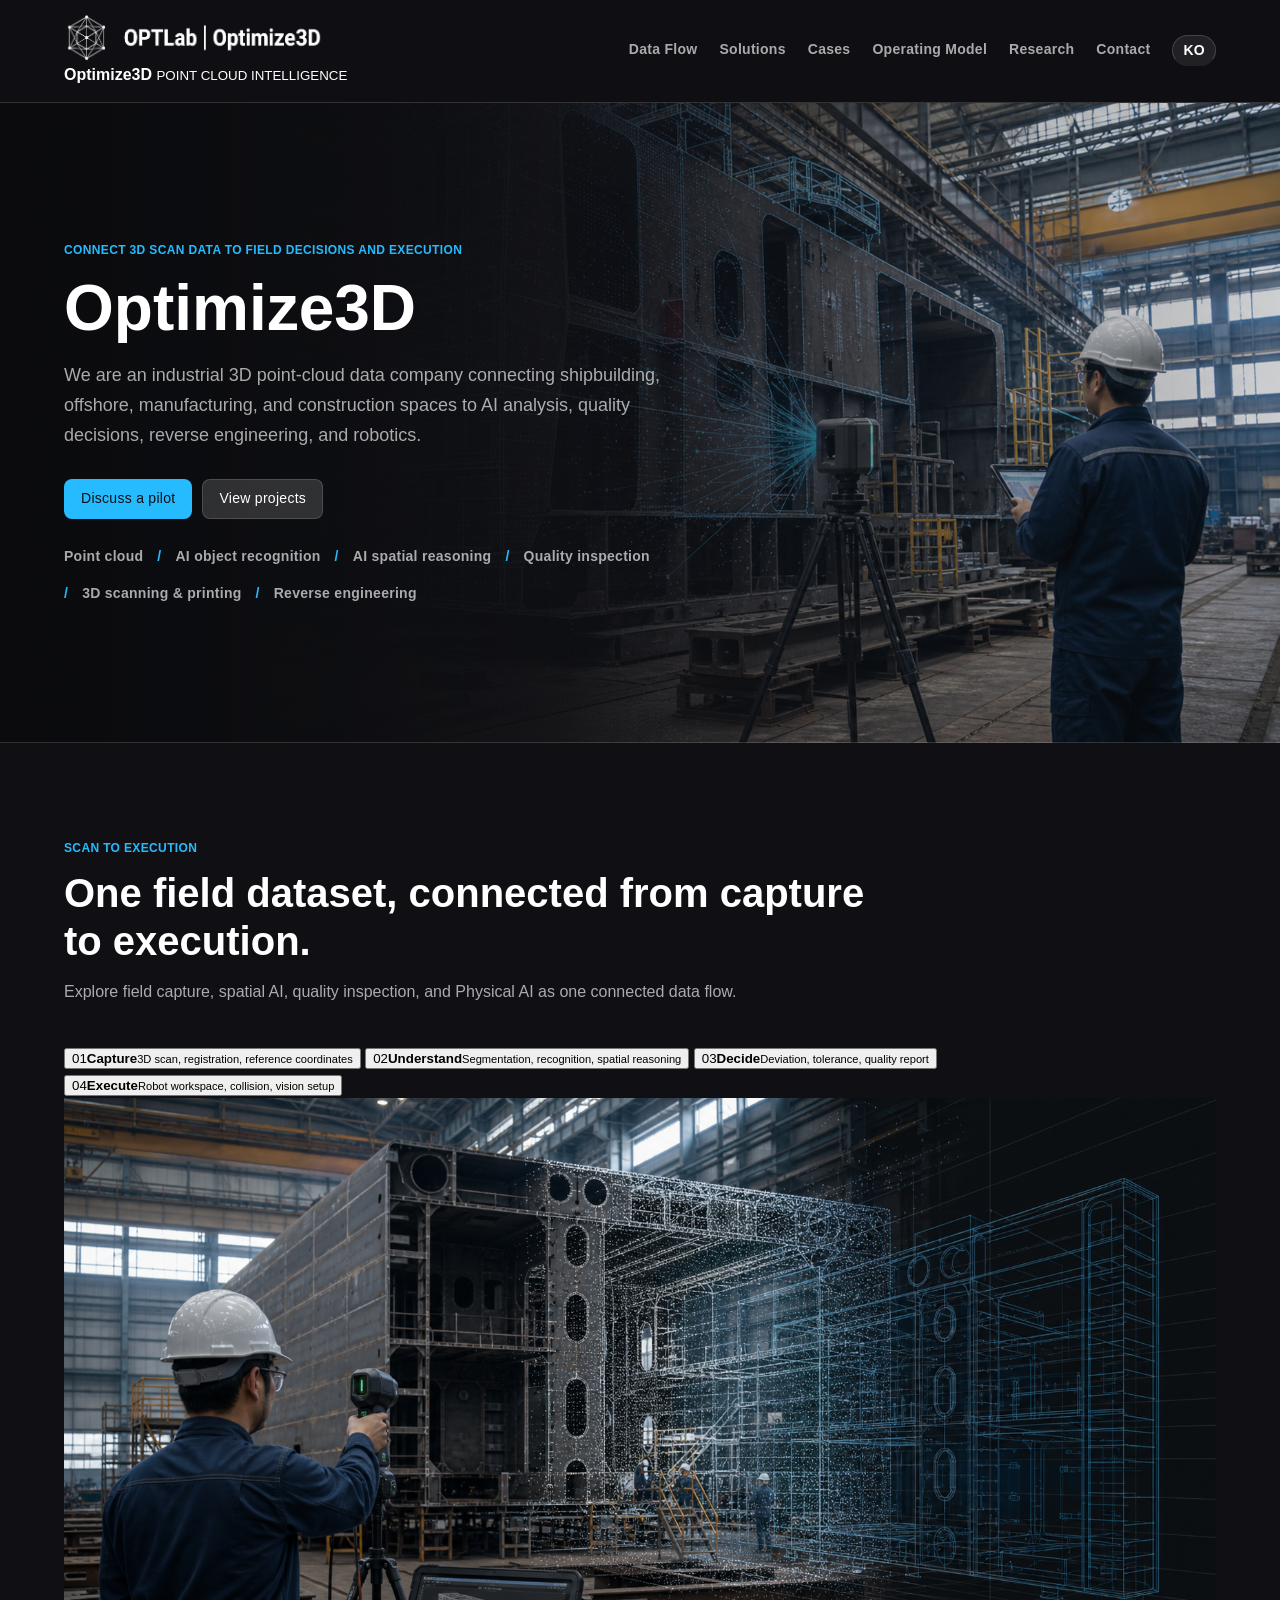
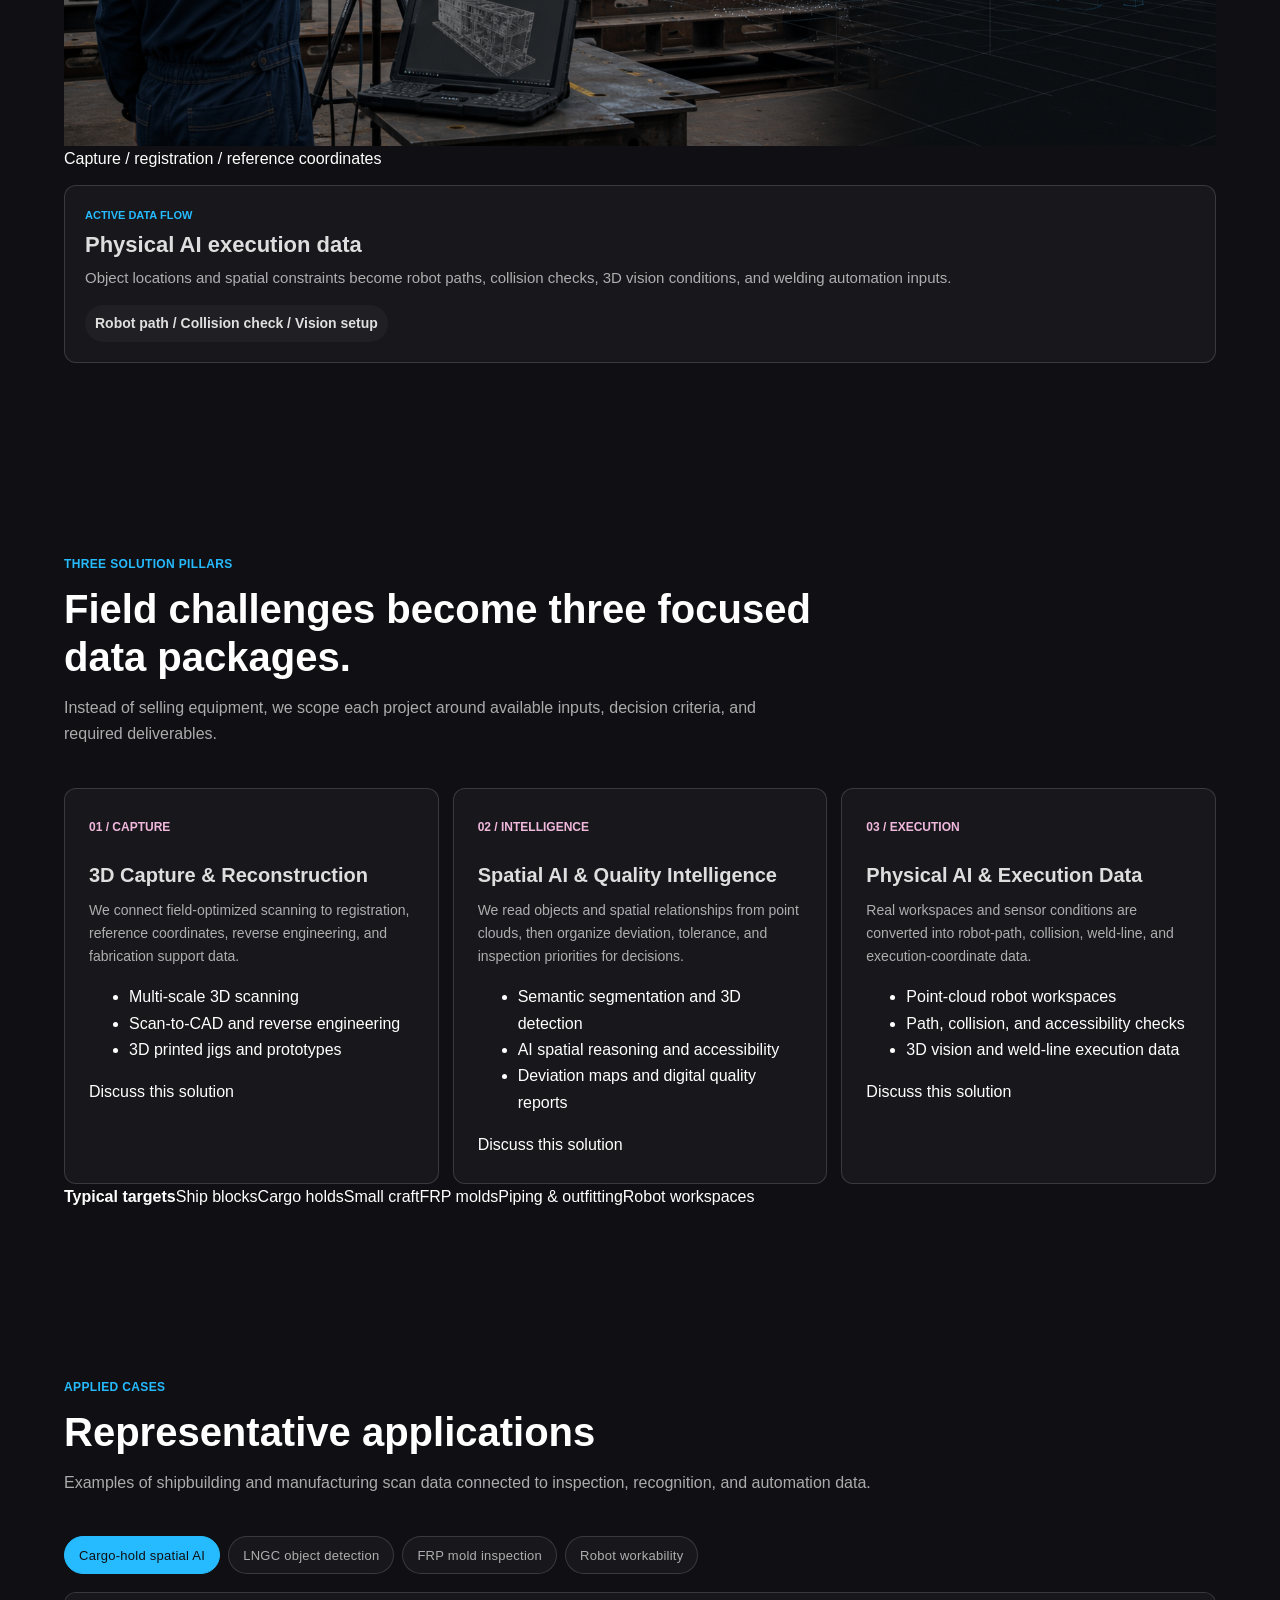
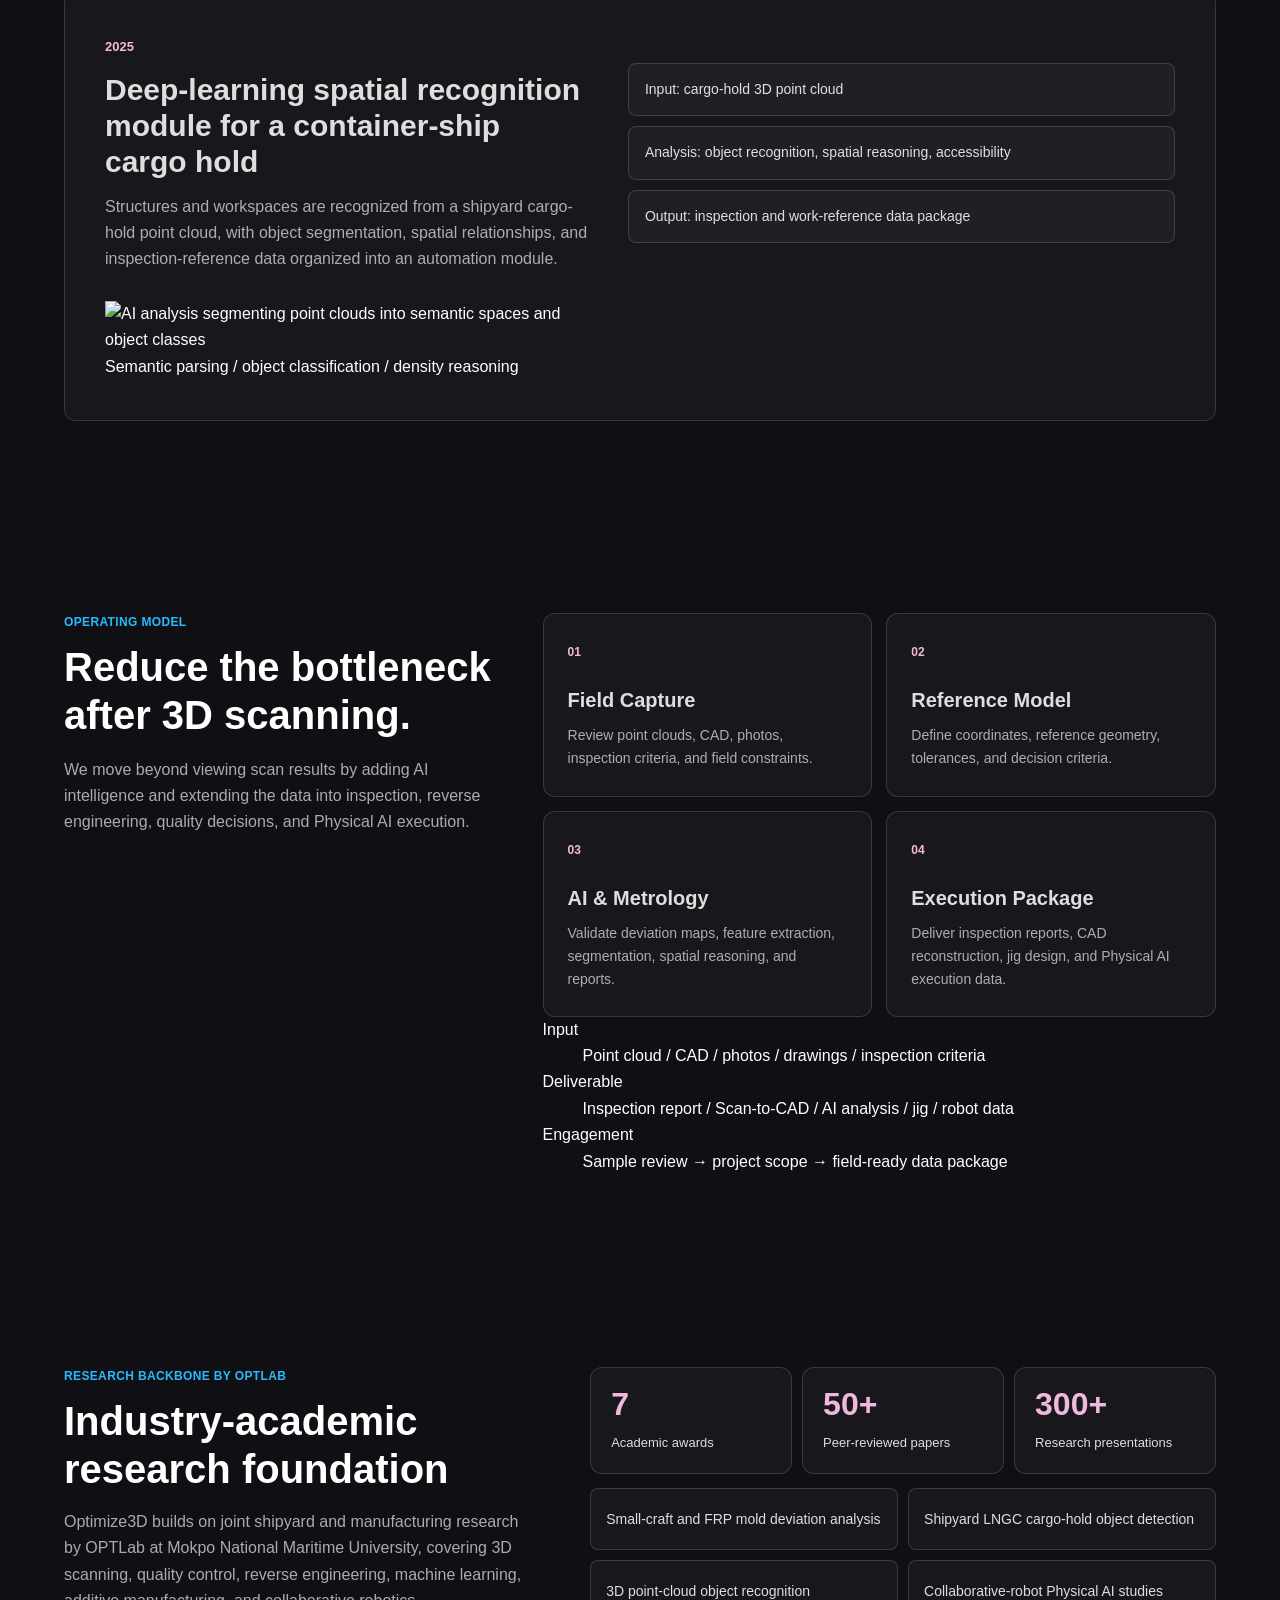
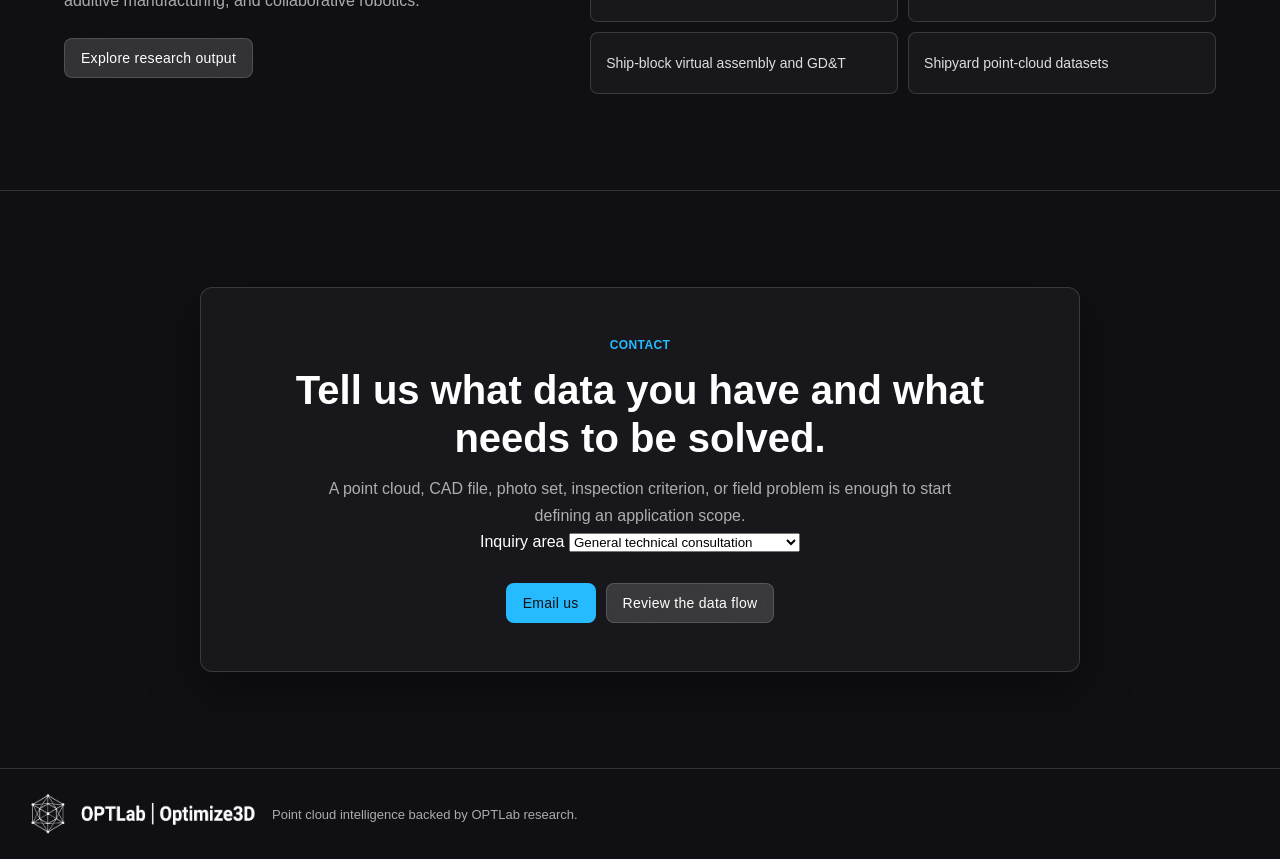
==== commit b53899ce: "Link hero CTA to project cases" ====
--- a/en/index.html
+++ b/en/index.html
@@ -6,16 +6,39 @@
   <title>Optimize3D | Industrial 3D Point Cloud AI</title>
   <meta name="description" content="Optimize3D connects 3D scan data from shipbuilding, offshore, manufacturing, and construction sites to AI analysis, quality decisions, reverse engineering, and robotics.">
   <meta name="robots" content="index,follow">
-  <link rel="canonical" href="https://optimize3d.github.io/Hompage/en/">
-  <link rel="alternate" hreflang="ko" href="https://optimize3d.github.io/Hompage/">
-  <link rel="alternate" hreflang="en" href="https://optimize3d.github.io/Hompage/en/">
+  <link rel="canonical" href="https://optimize3d.github.io/homepage/en/">
+  <link rel="alternate" hreflang="ko" href="https://optimize3d.github.io/homepage/">
+  <link rel="alternate" hreflang="en" href="https://optimize3d.github.io/homepage/en/">
+  <link rel="alternate" hreflang="x-default" href="https://optimize3d.github.io/homepage/">
   <meta property="og:type" content="website">
+  <meta property="og:locale" content="en_US">
   <meta property="og:title" content="Optimize3D | Industrial 3D Point Cloud AI">
   <meta property="og:description" content="Industrial 3D point-cloud AI, metrology, inspection, reverse engineering, and robotics data packages for field execution.">
-  <meta property="og:url" content="https://optimize3d.github.io/Hompage/en/">
-  <meta property="og:image" content="https://optimize3d.github.io/Hompage/assets/images/generated/hero-shipyard-pointcloud-v2.png">
+  <meta property="og:url" content="https://optimize3d.github.io/homepage/en/">
+  <meta property="og:image" content="https://optimize3d.github.io/homepage/assets/images/generated/hero-shipyard-pointcloud-v2.png">
+  <meta name="twitter:card" content="summary_large_image">
   <link rel="icon" href="../assets/brand/favicon.svg" type="image/svg+xml">
-  <link rel="stylesheet" href="../assets/css/styles.css?v=20260708k">
+  <link rel="stylesheet" href="../assets/css/styles.css?v=20260710a">
+  <script type="application/ld+json">
+    {
+      "@context": "https://schema.org",
+      "@type": "Organization",
+      "name": "Optimize3D",
+      "url": "https://optimize3d.github.io/homepage/en/",
+      "description": "Industrial 3D point-cloud AI, metrology, reverse engineering, and Physical AI execution data for shipbuilding and manufacturing",
+      "foundingOrganization": {
+        "@type": "ResearchOrganization",
+        "name": "OPTLab, Mokpo National Maritime University"
+      },
+      "knowsAbout": [
+        "3D scanning",
+        "Point cloud artificial intelligence",
+        "3D metrology",
+        "Reverse engineering",
+        "Physical AI"
+      ]
+    }
+  </script>
 </head>
 <body>
   <a class="skip-link" href="#main">Skip to content</a>
@@ -23,18 +46,22 @@
   <header class="site-header" id="top">
     <nav class="nav" aria-label="Primary navigation">
       <a class="brand" href="#top" aria-label="Optimize3D home">
-        <img src="../assets/brand/optlab-optimize3d-logo-white.png?v=20260708a" alt="OPTLab | Optimize3D">
+        <span class="brand-mark-window" aria-hidden="true">
+          <img src="../assets/brand/optlab-optimize3d-logo-white.png?v=20260708a" alt="">
+        </span>
+        <span class="brand-type">
+          <strong>Optimize3D</strong>
+          <small>POINT CLOUD INTELLIGENCE</small>
+        </span>
       </a>
-      <button class="nav-toggle" type="button" aria-expanded="false" aria-controls="nav-links">
-        <span></span>
-        <span></span>
-        <span></span>
+      <button class="nav-toggle" type="button" aria-expanded="false" aria-controls="nav-links" aria-label="Open menu">
+        <span></span><span></span><span></span>
       </button>
       <div class="nav-links" id="nav-links">
-        <a href="#business">Services</a>
-        <a href="#ai">Spatial AI</a>
-        <a href="#platform">Model</a>
-        <a href="#applications">Applications</a>
+        <a href="#data-flow">Data Flow</a>
+        <a href="#business">Solutions</a>
+        <a href="#cases">Cases</a>
+        <a href="#platform">Operating Model</a>
         <a href="research.html">Research</a>
         <a href="#contact">Contact</a>
         <a class="language-link" href="../index.html" lang="ko">KO</a>
@@ -46,444 +73,212 @@
     <section class="hero" aria-labelledby="hero-title">
       <div class="hero-inner">
         <div class="hero-copy">
-          <p class="eyebrow">Connecting 3D scan data to field decisions and execution data</p>
+          <p class="eyebrow">Connect 3D scan data to field decisions and execution</p>
           <h1 id="hero-title">Optimize3D</h1>
-          <p class="hero-lead">Optimize3D is a field-focused 3D point-cloud data company that connects spaces in shipbuilding, offshore, manufacturing, and construction sites to AI analysis, quality decisions, reverse engineering, and robotics.</p>
+          <p class="hero-lead">We are an industrial 3D point-cloud data company connecting shipbuilding, offshore, manufacturing, and construction spaces to AI analysis, quality decisions, reverse engineering, and robotics.</p>
           <div class="hero-actions">
-            <a class="button primary" href="#contact">Discuss a Pilot</a>
-            <a class="button secondary" href="#business">View Services</a>
+            <a class="button primary" href="#contact">Discuss a pilot</a>
+            <a class="button secondary" href="#cases">View projects</a>
           </div>
           <div class="hero-tags" aria-label="Core capabilities">
-            <span>Point cloud</span>
-            <span>AI object recognition</span>
-            <span>AI spatial reasoning</span>
-            <span>Quality inspection</span>
-            <span>3D scanning &amp; printing</span>
-            <span>Reverse engineering</span>
+            <span>Point cloud</span><span>AI object recognition</span><span>AI spatial reasoning</span><span>Quality inspection</span><span>3D scanning &amp; printing</span><span>Reverse engineering</span>
           </div>
         </div>
       </div>
     </section>
 
-    <section class="solution-stack" aria-labelledby="stack-title">
-      <div class="stack-inner">
-        <div class="stack-head">
-          <p class="kicker">Manufacturing Data Stack</p>
-          <h2 id="stack-title">Capture the site, understand it, and turn it into execution data.</h2>
-          <p>Shipyard and manufacturing spaces become 3D data, then AI analysis connects them to inspection, reverse engineering, and robot execution.</p>
-        </div>
-        <div class="pipeline-shell" data-pipeline>
-          <div class="pipeline-steps">
-          <article data-pipeline-step data-pipeline-title="Field capture" data-pipeline-body="Shipyard and manufacturing sites are grouped with 3D scans, photos, and CAD references as analysis-ready source data." data-pipeline-output="Point cloud / Photo / CAD reference">
-            <span>01</span>
-            <h3>Capture</h3>
-            <p>Point clouds, photos, CAD references, and workspace constraints are captured as one project dataset.</p>
-          </article>
-          <article data-pipeline-step data-pipeline-title="AI understanding" data-pipeline-body="Point clouds are interpreted through object recognition, spatial reasoning, accessibility checks, collision risk, and quality deviations." data-pipeline-output="Object labels / Spatial reasoning / Quality map">
-            <span>02</span>
-            <h3>Understand</h3>
-            <p>AI object recognition, spatial reasoning, and deviation analysis extract field decision data.</p>
-          </article>
-          <article data-pipeline-step data-pipeline-title="Physical AI execution data" data-pipeline-body="Inspection results and workspace constraints become robot paths, collision checks, 3D vision conditions, and welding automation input data." data-pipeline-output="Robot path / Collision check / Vision setup">
-            <span>03</span>
-            <h3>Execute</h3>
-            <p>Quality decisions are connected to CAD, jigs, 3D-printed test pieces, and robot execution data.</p>
-          </article>
+    <section class="section data-system-section" id="data-flow" aria-labelledby="data-flow-title" data-pipeline>
+      <div class="section-head compact data-system-head">
+        <p class="kicker">Scan to Execution</p>
+        <h2 id="data-flow-title">One field dataset, connected from capture to execution.</h2>
+        <p class="lead">Explore field capture, spatial AI, quality inspection, and Physical AI as one connected data flow.</p>
+      </div>
+      <div class="data-system-layout">
+        <div class="data-stage-list" role="tablist" aria-label="3D data transformation stages">
+          <button class="data-stage-step is-active" id="flow-step-1" type="button" role="tab" aria-selected="true" aria-controls="data-stage-panel" data-pipeline-step
+            data-pipeline-title="Field capture and reference alignment"
+            data-pipeline-body="Ship blocks, cargo holds, molds, piping, and workspaces are organized with point clouds, photos, and CAD references."
+            data-pipeline-output="Point cloud / Photo / CAD reference"
+            data-pipeline-image="../assets/images/generated/field-scan-workflow-v2.png"
+            data-pipeline-alt="Shipyard field capture and point-cloud to CAD workflow"
+            data-pipeline-caption="Capture / registration / reference coordinates">
+            <span>01</span><span><strong>Capture</strong><small>3D scan, registration, reference coordinates</small></span>
+          </button>
+          <button class="data-stage-step" id="flow-step-2" type="button" role="tab" aria-selected="false" aria-controls="data-stage-panel" data-pipeline-step
+            data-pipeline-title="AI object recognition and spatial reasoning"
+            data-pipeline-body="Semantic segmentation and 3D object detection distinguish structures, parts, and workspaces while calculating accessibility and spatial relationships."
+            data-pipeline-output="Semantic labels / Objects / Spatial relations"
+            data-pipeline-image="../assets/images/generated/spatial-ai-shipyard-segmentation-v2.png"
+            data-pipeline-alt="Semantic segmentation and object recognition for shipyard point clouds"
+            data-pipeline-caption="Semantic segmentation / object recognition / spatial reasoning">
+            <span>02</span><span><strong>Understand</strong><small>Segmentation, recognition, spatial reasoning</small></span>
+          </button>
+          <button class="data-stage-step" id="flow-step-3" type="button" role="tab" aria-selected="false" aria-controls="data-stage-panel" data-pipeline-step
+            data-pipeline-title="Deviation analysis and quality decisions"
+            data-pipeline-body="CAD deviation, tolerance, installation accuracy, and before-and-after welding deformation become inspection evidence and digital reports."
+            data-pipeline-output="Deviation map / Tolerance / Quality report"
+            data-pipeline-image="../assets/images/generated/quality-deviation-scan-v2.png"
+            data-pipeline-alt="Quality deviation analysis comparing a 3D scan model against CAD reference"
+            data-pipeline-caption="CAD comparison / deviation map / quality decision">
+            <span>03</span><span><strong>Decide</strong><small>Deviation, tolerance, quality report</small></span>
+          </button>
+          <button class="data-stage-step" id="flow-step-4" type="button" role="tab" aria-selected="false" aria-controls="data-stage-panel" data-pipeline-step
+            data-pipeline-title="Physical AI execution data"
+            data-pipeline-body="Object locations and spatial constraints become robot paths, collision checks, 3D vision conditions, and welding automation inputs."
+            data-pipeline-output="Robot path / Collision check / Vision setup"
+            data-pipeline-image="../assets/images/generated/physical-ai-robot-execution-v2.png"
+            data-pipeline-alt="Physical AI visualization connecting a point-cloud workspace to robot paths and collision checks"
+            data-pipeline-caption="Robot workspace / collision / vision condition">
+            <span>04</span><span><strong>Execute</strong><small>Robot workspace, collision, vision setup</small></span>
+          </button>
+        </div>
+        <div class="data-stage-view" id="data-stage-panel" role="tabpanel" aria-labelledby="flow-step-1">
+          <figure class="data-stage-media">
+            <img data-pipeline-image src="../assets/images/generated/field-scan-workflow-v2.png" alt="Shipyard field capture and point-cloud to CAD workflow" decoding="async">
+            <figcaption data-pipeline-visual-caption>Capture / registration / reference coordinates</figcaption>
+          </figure>
+          <div class="pipeline-deliverable">
+            <p class="screen-kicker">ACTIVE DATA FLOW</p>
+            <h3 data-pipeline-visual-title>Field capture and reference alignment</h3>
+            <p data-pipeline-visual-body>Ship blocks, cargo holds, molds, piping, and workspaces are organized with point clouds, photos, and CAD references.</p>
+            <strong data-pipeline-visual-output>Point cloud / Photo / CAD reference</strong>
           </div>
-          <aside class="pipeline-visual" aria-label="3D data transformation visual">
-            <div class="pipeline-film">
-              <figure class="film-frame film-frame-1">
-                <img src="../assets/images/generated/field-scan-workflow-v2.png" alt="Shipyard field scanning workflow turning site geometry into point clouds and CAD data">
-                <figcaption><span>Capture</span><strong>Multi-source scan acquisition</strong></figcaption>
-              </figure>
-              <figure class="film-frame film-frame-2">
-                <img src="../assets/images/generated/spatial-ai-shipyard-segmentation-v2.png" alt="Shipyard point-cloud semantic segmentation and object recognition visualization">
-                <figcaption><span>Understand</span><strong>Shipyard object recognition</strong></figcaption>
-              </figure>
-              <figure class="film-frame film-frame-3">
-                <img src="../assets/images/generated/physical-ai-robot-execution-v2.png" alt="Physical AI visualization connecting point-cloud workspace, robot path, and collision review">
-                <figcaption><span>Execute</span><strong>Physical AI execution data</strong></figcaption>
-              </figure>
-              <div class="film-progress" aria-hidden="true"><span></span><span></span><span></span></div>
-            </div>
-            <div class="pipeline-deliverable">
-              <p class="screen-kicker">ACTIVE DATA FLOW</p>
-              <h3 data-pipeline-visual-title>Field capture</h3>
-              <p data-pipeline-visual-body>Shipyard and manufacturing sites are grouped with 3D scans, photos, and CAD references as analysis-ready source data.</p>
-              <strong data-pipeline-visual-output>Point cloud / Photo / CAD reference</strong>
-            </div>
-          </aside>
-        </div>
-      </div>
-    </section>
-
-    <section class="section compare-section" aria-labelledby="compare-title" data-tab-group>
+        </div>
+      </div>
+    </section>
+
+    <section class="section business-section" id="business" aria-labelledby="business-title">
       <div class="section-head compact">
-        <p class="kicker">Data Transformation</p>
-        <h2 id="compare-title">One scan becomes multiple execution datasets.</h2>
-        <p class="lead">Switch between field capture, AI analysis, quality inspection, and execution deliverables.</p>
-      </div>
-      <div class="tab-controls" role="tablist" aria-label="Data transformation steps">
-        <button type="button" role="tab" aria-selected="true" data-tab-target="compare-scan">Field scan</button>
-        <button type="button" role="tab" aria-selected="false" data-tab-target="compare-ai">AI analysis</button>
-        <button type="button" role="tab" aria-selected="false" data-tab-target="compare-report">Quality report</button>
-        <button type="button" role="tab" aria-selected="false" data-tab-target="compare-output">Execution data</button>
-      </div>
-      <div class="compare-stage">
-        <article class="tab-panel is-active" id="compare-scan" role="tabpanel">
-          <img src="../assets/images/generated/field-scan-workflow-v2.png" alt="Shipyard field scanning workflow turning site geometry into point clouds and CAD data">
-          <div>
-            <p class="kicker">Capture</p>
-            <h3>Capture the site as reference data</h3>
-            <p>Ship blocks, cargo holds, molds, piping, and workspaces are grouped with point clouds, photos, and CAD references.</p>
-          </div>
-        </article>
-        <article class="tab-panel" id="compare-ai" role="tabpanel" hidden>
-          <img src="../assets/images/generated/spatial-ai-shipyard-segmentation-v2.png" alt="Shipyard point-cloud semantic segmentation and object recognition visualization">
-          <div>
-            <p class="kicker">Analyze</p>
-            <h3>AI object recognition and spatial reasoning</h3>
-            <p>Structures and parts are segmented, then object relationships, accessibility, and collision risks are calculated.</p>
-          </div>
-        </article>
-        <article class="tab-panel" id="compare-report" role="tabpanel" hidden>
-          <img src="../assets/images/generated/quality-deviation-scan-v2.png" alt="3D scan deviation map and quality inspection visualization">
-          <div>
-            <p class="kicker">Decide</p>
-            <h3>Deviation maps and quality decisions</h3>
-            <p>CAD deviations, tolerances, inspection priority, and release or hold evidence are organized into reports.</p>
-          </div>
-        </article>
-        <article class="tab-panel" id="compare-output" role="tabpanel" hidden>
-          <img src="../assets/images/generated/physical-ai-robot-execution-v2.png" alt="Physical AI visualization connecting point-cloud workspace, robot path, and collision review">
-          <div>
-            <p class="kicker">Physical AI</p>
-            <h3>Connect scans to robot-usable field data</h3>
-            <p>Workspace point clouds, object positions, accessibility, collision candidates, and 3D vision conditions become robot path, welding, and transport validation data.</p>
-          </div>
-        </article>
-      </div>
-    </section>
-
-    <section class="section case-section" aria-labelledby="case-title" data-tab-group>
+        <p class="kicker">Three Solution Pillars</p>
+        <h2 id="business-title">Field challenges become three focused data packages.</h2>
+        <p class="lead">Instead of selling equipment, we scope each project around available inputs, decision criteria, and required deliverables.</p>
+      </div>
+      <div class="business-grid business-pillars">
+        <article class="solution-pillar">
+          <span>01 / CAPTURE</span>
+          <h3>3D Capture &amp; Reconstruction</h3>
+          <p>We connect field-optimized scanning to registration, reference coordinates, reverse engineering, and fabrication support data.</p>
+          <ul><li>Multi-scale 3D scanning</li><li>Scan-to-CAD and reverse engineering</li><li>3D printed jigs and prototypes</li></ul>
+          <a class="pillar-link" href="#contact" data-contact-category="3D Scanning &amp; Reverse Engineering">Discuss this solution</a>
+        </article>
+        <article class="solution-pillar">
+          <span>02 / INTELLIGENCE</span>
+          <h3>Spatial AI &amp; Quality Intelligence</h3>
+          <p>We read objects and spatial relationships from point clouds, then organize deviation, tolerance, and inspection priorities for decisions.</p>
+          <ul><li>Semantic segmentation and 3D detection</li><li>AI spatial reasoning and accessibility</li><li>Deviation maps and digital quality reports</li></ul>
+          <a class="pillar-link" href="#contact" data-contact-category="Spatial AI &amp; Quality Inspection">Discuss this solution</a>
+        </article>
+        <article class="solution-pillar">
+          <span>03 / EXECUTION</span>
+          <h3>Physical AI &amp; Execution Data</h3>
+          <p>Real workspaces and sensor conditions are converted into robot-path, collision, weld-line, and execution-coordinate data.</p>
+          <ul><li>Point-cloud robot workspaces</li><li>Path, collision, and accessibility checks</li><li>3D vision and weld-line execution data</li></ul>
+          <a class="pillar-link" href="#contact" data-contact-category="Physical AI &amp; Robot Data">Discuss this solution</a>
+        </article>
+      </div>
+      <div class="application-rail" aria-label="Primary targets">
+        <strong>Typical targets</strong><span>Ship blocks</span><span>Cargo holds</span><span>Small craft</span><span>FRP molds</span><span>Piping &amp; outfitting</span><span>Robot workspaces</span>
+      </div>
+    </section>
+
+    <section class="section case-section" id="cases" aria-labelledby="case-title" data-tab-group>
       <div class="section-head compact">
         <p class="kicker">Applied Cases</p>
-        <h2 id="case-title">Representative cases</h2>
-        <p class="lead">Examples where shipyard and manufacturing scan data became inspection, recognition, and automation outputs.</p>
-      </div>
-      <div class="case-tabs" role="tablist" aria-label="Representative cases">
-        <button type="button" role="tab" aria-selected="true" data-tab-target="case-cargo">Cargo-hold spatial recognition</button>
+        <h2 id="case-title">Representative applications</h2>
+        <p class="lead">Examples of shipbuilding and manufacturing scan data connected to inspection, recognition, and automation data.</p>
+      </div>
+      <div class="case-tabs" role="tablist" aria-label="Representative applications">
+        <button type="button" role="tab" aria-selected="true" data-tab-target="case-cargo">Cargo-hold spatial AI</button>
         <button type="button" role="tab" aria-selected="false" data-tab-target="case-lngc">LNGC object detection</button>
         <button type="button" role="tab" aria-selected="false" data-tab-target="case-mold">FRP mold inspection</button>
         <button type="button" role="tab" aria-selected="false" data-tab-target="case-robot">Robot workability</button>
       </div>
       <div class="case-panels">
         <article class="case-panel tab-panel is-active" id="case-cargo" role="tabpanel">
-          <div>
-            <time>2025</time>
-            <h3>Deep-learning spatial recognition automation module for container ship cargo holds</h3>
-            <p>HD Hyundai Samho container ship cargo-hold point clouds are used to recognize structures and working spaces, then object segmentation, spatial relationships, and inspection criteria are organized into automation-ready data.</p>
-          </div>
-          <ul>
-            <li>Input: cargo-hold 3D point clouds</li>
-            <li>Analysis: AI object recognition, spatial reasoning, accessibility</li>
-            <li>Output: inspection and work criteria data package</li>
-          </ul>
+          <div><time>2025</time><h3>Deep-learning spatial recognition module for a container-ship cargo hold</h3><p>Structures and workspaces are recognized from a shipyard cargo-hold point cloud, with object segmentation, spatial relationships, and inspection-reference data organized into an automation module.</p></div>
+          <ul><li>Input: cargo-hold 3D point cloud</li><li>Analysis: object recognition, spatial reasoning, accessibility</li><li>Output: inspection and work-reference data package</li></ul>
+          <figure class="case-visual"><img src="../assets/images/applied/indoor-spatial-ai.jpg" alt="AI analysis segmenting point clouds into semantic spaces and object classes" loading="lazy" decoding="async"><figcaption>Semantic parsing / object classification / density reasoning</figcaption></figure>
         </article>
         <article class="case-panel tab-panel" id="case-lngc" role="tabpanel" hidden>
-          <div>
-            <time>2020-2021</time>
-            <h3>3D point-cloud object detection for LNGC cargo holds</h3>
-            <p>For HD Hyundai Samho LNGC cargo-hold flatness measurement, deep-learning point-cloud processing and post-processing were applied to detect and separate scaffolding systems.</p>
-          </div>
-          <ul>
-            <li>Input: LNGC cargo-hold scan data</li>
-            <li>Analysis: object detection, semantic segmentation, post-processing</li>
-            <li>Output: cleaned measurement target data</li>
-          </ul>
+          <div><time>2020-2021</time><h3>3D point-cloud object detection in an LNGC cargo hold</h3><p>Deep-learning point-cloud processing and post-processing were studied to detect and segment scaffolding systems during cargo-hold flatness measurement.</p></div>
+          <ul><li>Input: LNGC cargo-hold scan data</li><li>Analysis: object detection, semantic segmentation, post-processing</li><li>Output: measurement-target organization and inspection support</li></ul>
+          <figure class="case-visual"><img src="../assets/images/generated/spatial-ai-shipyard-segmentation-v2.png" alt="Shipyard point-cloud object detection and semantic segmentation" loading="lazy" decoding="async"><figcaption>3D object detection / semantic segmentation / post-processing</figcaption></figure>
         </article>
         <article class="case-panel tab-panel" id="case-mold" role="tabpanel" hidden>
-          <div>
-            <time>2016-2021</time>
-            <h3>3D scanning and deviation analysis for small vessels and FRP molds</h3>
-            <p>Scan data from small vessels and production molds was compared against reference geometry to validate dimensional control and process improvement opportunities.</p>
-          </div>
-          <ul>
-            <li>Input: small vessel and FRP mold scan data</li>
-            <li>Analysis: registration, deviation map, quality criteria</li>
-            <li>Output: mold quality and improvement evidence</li>
-          </ul>
+          <div><time>2016-2021</time><h3>3D scanning and shape-deviation analysis for small craft and FRP molds</h3><p>Scan data from small craft and production molds were compared against reference shapes to verify dimensional control and process-improvement potential.</p></div>
+          <ul><li>Input: small-craft and FRP mold scan data</li><li>Analysis: registration, deviation map, quality criteria</li><li>Output: mold quality-control and improvement evidence</li></ul>
+          <figure class="case-visual"><img src="../assets/images/applied/marine-scan-model.jpg" alt="Small-craft scan model and geometric deviation analysis" loading="lazy" decoding="async"><figcaption>Scan model / CAD alignment / deviation map</figcaption></figure>
         </article>
         <article class="case-panel tab-panel" id="case-robot" role="tabpanel" hidden>
-          <div>
-            <time>2025-2026</time>
-            <h3>Point-cloud-based Physical AI and collaborative robot workability review</h3>
-            <p>Ship-block point clouds, 3D vision sensors, and 3D-printed test pieces are connected to validate robot paths, collision risk, accessibility, and weld-line extraction feasibility.</p>
-          </div>
-          <ul>
-            <li>Input: ship-block point clouds, robot cell, 3D vision conditions</li>
-            <li>Analysis: spatial reasoning, collision detection, weld-line and surface extraction</li>
-            <li>Output: Physical AI test setup and robot execution data</li>
-          </ul>
-        </article>
-      </div>
-    </section>
-
-    <section class="section business-section" id="business" aria-labelledby="business-title">
-      <div class="section-head compact">
-        <p class="kicker">Business Area</p>
-        <h2 id="business-title">Field problems become data packages.</h2>
-        <p class="lead">Before adopting a large commercial package, teams can validate inspection feasibility, automation potential, and fabrication support through a focused pilot.</p>
-      </div>
-      <div class="business-grid">
-        <article>
-          <span>01</span>
-          <h3>3D Scan &amp; Inspection Pilot</h3>
-          <p>Target scanning, registration, reference coordinates, CAD comparison, deviation maps, and inspection item definition.</p>
-        </article>
-        <article>
-          <span>02</span>
-          <h3>Reverse Engineering</h3>
-          <p>Scan-based CAD reconstruction for parts, molds, and structures with insufficient drawings.</p>
-        </article>
-        <article>
-          <span>03</span>
-          <h3>AI Point Cloud Analysis</h3>
-          <p>Point-cloud segmentation, 3D object recognition, defect candidate detection, and spatial relationship reasoning.</p>
-        </article>
-        <article>
-          <span>04</span>
-          <h3>Digital Quality Report</h3>
-          <p>Deviation, GD&amp;T, before-and-after welding deformation, and decision evidence organized into reports.</p>
-        </article>
-        <article>
-          <span>05</span>
-          <h3>3D Printed Jigs</h3>
-          <p>3D printed jigs, fixtures, and prototype parts for inspection, assembly, and temporary positioning.</p>
-        </article>
-        <article>
-          <span>06</span>
-          <h3>Physical AI Data Package</h3>
-          <p>Point-cloud workspaces converted into robot paths, collision checks, vision-sensor conditions, and field execution data.</p>
-        </article>
-      </div>
-    </section>
-
-    <section class="section ai-section" id="ai" aria-labelledby="ai-title">
-      <div class="ai-visual">
-        <img src="../assets/images/generated/spatial-ai-shipyard-segmentation-v2.png" alt="Shipyard point-cloud semantic segmentation and spatial reasoning visualization">
-      </div>
-      <div class="ai-copy">
-        <p class="kicker">Spatial AI Engine</p>
-        <h2 id="ai-title">We read objects and spatial relationships from point clouds.</h2>
-        <p>Based on OPTLab research in LNGC cargo-hold object detection, shipyard 3D deep-learning datasets, and ship-block support installation accuracy inspection, point-cloud data is converted into meaningful field-decision data.</p>
-        <div class="ai-list">
-          <span>Semantic segmentation</span>
-          <span>3D object detection</span>
-          <span>Spatial relationship reasoning</span>
-          <span>AI quality decision</span>
-        </div>
-        <div class="ai-module-grid" aria-label="Spatial AI analysis modules">
-          <article>
-            <strong>01</strong>
-            <h3>Semantic segmentation</h3>
-            <p>Shipyard point clouds are separated into field object groups such as ship blocks, shops, racks, supports, and scaffolds.</p>
-          </article>
-          <article>
-            <strong>02</strong>
-            <h3>3D object detection</h3>
-            <p>LNGC cargo-hold scaffolding, block supports, and workspace structures are detected to separate measurement targets from exclusions.</p>
-          </article>
-          <article>
-            <strong>03</strong>
-            <h3>Spatial post-processing</h3>
-            <p>FPFH, TDA, and density analysis reduce large-scale point clouds and strengthen reliable geometric features.</p>
-          </article>
-          <article>
-            <strong>04</strong>
-            <h3>Quality and execution decisions</h3>
-            <p>Deviation maps, installation accuracy, weld-line candidates, and robot accessibility are connected to reports and Physical AI data.</p>
-          </article>
-        </div>
-      </div>
-    </section>
-
-    <section class="section physical-ai-section" aria-labelledby="physical-ai-title">
-      <div class="physical-ai-copy">
-        <p class="kicker">Physical AI Execution</p>
-        <h2 id="physical-ai-title">We convert point clouds into robot-usable execution environments.</h2>
-        <p>Optimize3D does not stop at visualizing a 3D scene. We convert field spaces into accessibility, collision risk, robot posture, 3D vision, and weld-line candidate data that robots and sensors can use.</p>
-        <div class="physical-ai-points">
-          <article>
-            <span>01</span>
-            <h3>Workspace point clouds</h3>
-            <p>Complex spaces such as ship-block interiors are structured as point-cloud environments with robot access constraints.</p>
-          </article>
-          <article>
-            <span>02</span>
-            <h3>Robot workability</h3>
-            <p>Collaborative robot paths, cable interference, worker access, and collision candidates are checked as simulation data.</p>
-          </article>
-          <article>
-            <span>03</span>
-            <h3>3D vision conditions</h3>
-            <p>RealSense-class 3D vision sensors, lighting, and distance conditions are validated against the target task.</p>
-          </article>
-          <article>
-            <span>04</span>
-            <h3>Execution package</h3>
-            <p>Weld-line and surface extraction, robot input coordinates, test pieces, and validation reports are packaged for field review.</p>
-          </article>
-        </div>
-      </div>
-      <figure class="physical-ai-media">
-        <img src="../assets/images/generated/physical-ai-robot-execution-v2.png" alt="Physical AI validation flow connecting ship-block point clouds, robot paths, and 3D vision conditions">
-        <figcaption>Point cloud workspace / robot path / 3D vision / weld test piece</figcaption>
-      </figure>
+          <div><time>2025-2026</time><h3>Point-cloud Physical AI and collaborative-robot workability study</h3><p>Ship-block point-cloud environments, 3D vision sensors, and 3D-printed specimens are connected to assess robot paths, collision, accessibility, and weld-line extraction.</p></div>
+          <ul><li>Input: ship-block point cloud, robot cell, 3D vision conditions</li><li>Analysis: spatial reasoning, collision, weld-line and surface extraction</li><li>Output: Physical AI setup and robot execution data</li></ul>
+          <figure class="case-visual"><img src="../assets/images/applied/robot-weld-line-detection.jpg" alt="Robot cell and 3D vision validation for weld-line detection and Physical AI" loading="lazy" decoding="async"><figcaption>Robot cell / 3D vision / weld-line extraction</figcaption></figure>
+        </article>
+      </div>
     </section>
 
     <section class="section platform-section" id="platform" aria-labelledby="platform-title">
       <div class="platform-copy">
         <p class="kicker">Operating Model</p>
-        <h2 id="platform-title">We reduce bottlenecks after 3D scanning.</h2>
-        <p>We move beyond simply checking 3D scan outputs by turning scan data into intelligent AI-driven inspection, reverse engineering, quality decision, and Physical AI execution data.</p>
-      </div>
-      <div class="workflow-board" aria-label="Optimize3D pilot process">
-        <article>
-          <strong>01</strong>
-          <h3>Field Capture</h3>
-          <p>Point clouds, CAD, photos, criteria, and site constraints are collected.</p>
-        </article>
-        <article>
-          <strong>02</strong>
-          <h3>Reference Model</h3>
-          <p>Coordinate systems, reference geometry, tolerances, and decision items are defined.</p>
-        </article>
-        <article>
-          <strong>03</strong>
-          <h3>AI &amp; Metrology</h3>
-          <p>Deviation maps, features, object segmentation, spatial reasoning, and report formats are validated.</p>
-        </article>
-        <article>
-          <strong>04</strong>
-          <h3>Execution Package</h3>
-          <p>Inspection reports, CAD reconstruction, jig concepts, and Physical AI execution data are delivered.</p>
-        </article>
-      </div>
-    </section>
-
-    <section class="section product-section" aria-labelledby="product-title">
-      <div class="product-panel">
-        <div>
-          <p class="kicker">Productized Pilot</p>
-          <h2 id="product-title">From sample data to an execution package</h2>
-          <p>Optimize3D packages equipment operation, point-cloud processing, reference alignment, decision logic, reports, fabrication data, and robot input data into one project scope.</p>
-        </div>
-        <dl>
-          <div>
-            <dt>Deliverable</dt>
-            <dd>Inspection report / Scan-to-CAD / AI finding / Jig concept / Physical AI data</dd>
-          </div>
-          <div>
-            <dt>Target</dt>
-            <dd>Ship blocks, small vessels, FRP molds, pipes, outfitting parts, workspaces</dd>
-          </div>
-          <div>
-            <dt>Engagement</dt>
-            <dd>Sample analysis -> pilot report -> field application scope</dd>
-          </div>
+        <h2 id="platform-title">Reduce the bottleneck after 3D scanning.</h2>
+        <p>We move beyond viewing scan results by adding AI intelligence and extending the data into inspection, reverse engineering, quality decisions, and Physical AI execution.</p>
+      </div>
+      <div class="platform-work">
+        <div class="workflow-board" aria-label="Optimize3D project workflow">
+          <article><strong>01</strong><h3>Field Capture</h3><p>Review point clouds, CAD, photos, inspection criteria, and field constraints.</p></article>
+          <article><strong>02</strong><h3>Reference Model</h3><p>Define coordinates, reference geometry, tolerances, and decision criteria.</p></article>
+          <article><strong>03</strong><h3>AI &amp; Metrology</h3><p>Validate deviation maps, feature extraction, segmentation, spatial reasoning, and reports.</p></article>
+          <article><strong>04</strong><h3>Execution Package</h3><p>Deliver inspection reports, CAD reconstruction, jig design, and Physical AI execution data.</p></article>
+        </div>
+        <dl class="engagement-summary">
+          <div><dt>Input</dt><dd>Point cloud / CAD / photos / drawings / inspection criteria</dd></div>
+          <div><dt>Deliverable</dt><dd>Inspection report / Scan-to-CAD / AI analysis / jig / robot data</dd></div>
+          <div><dt>Engagement</dt><dd>Sample review → project scope → field-ready data package</dd></div>
         </dl>
-      </div>
-    </section>
-
-    <section class="section applications-section" id="applications" aria-labelledby="applications-title">
-      <div class="section-head compact">
-        <p class="kicker">Applications</p>
-        <h2 id="applications-title">Shipbuilding and manufacturing applications</h2>
-      </div>
-      <div class="application-grid">
-        <article>
-          <img src="../assets/images/generated/field-scan-workflow-v2.png" alt="Shipyard field scanning workflow turning site geometry into point clouds and CAD data">
-          <div>
-            <h3>3D scanning across different scales</h3>
-            <p>Targets, equipment, registration methods, and quality criteria are optimized for each site and scanning scale.</p>
-          </div>
-        </article>
-        <article>
-          <img src="../assets/images/generated/spatial-ai-shipyard-segmentation-v2.png" alt="Shipyard point-cloud object recognition and semantic segmentation visualization">
-          <div>
-            <h3>AI Recognition &amp; Inspection</h3>
-            <p>Structures and parts are segmented from point clouds to organize defect candidates, deviation, and inspection priority.</p>
-          </div>
-        </article>
-        <article>
-          <img src="../assets/images/generated/physical-ai-robot-execution-v2.png" alt="Physical AI visualization connecting point-cloud workspace, robot path, and collision review">
-          <div>
-            <h3>Robot and Physical AI Data</h3>
-            <p>Point-cloud workspaces become robot paths, collision checks, 3D vision conditions, and field execution data.</p>
-          </div>
-        </article>
       </div>
     </section>
 
     <section class="section proof-section" id="proof" aria-labelledby="proof-title">
       <div class="proof-copy">
-        <p class="kicker">Technical Backbone</p>
-        <h2 id="proof-title">Built on field research</h2>
-        <p>Optimize3D uses the research base of the Optimized Ship Production Technology Laboratory at Mokpo National Maritime University in 3D scanning, quality control, reverse engineering, machine learning, additive manufacturing, and collaborative robotics.</p>
-        <div class="proof-actions">
-          <a class="button secondary" href="research.html">View Research</a>
-        </div>
+        <p class="kicker">Research Backbone by OPTLab</p>
+        <h2 id="proof-title">Industry-academic research foundation</h2>
+        <p>Optimize3D builds on joint shipyard and manufacturing research by OPTLab at Mokpo National Maritime University, covering 3D scanning, quality control, reverse engineering, machine learning, additive manufacturing, and collaborative robotics.</p>
+        <div class="proof-actions"><a class="button secondary" href="research.html">Explore research output</a></div>
       </div>
       <div class="proof-evidence">
-        <div class="proof-stats" aria-label="OPTLab research evidence summary">
-          <article>
-            <strong>7</strong>
-            <span>Awards</span>
-          </article>
-          <article>
-            <strong>50+</strong>
-            <span>Academic papers</span>
-          </article>
-          <article>
-            <strong>300+</strong>
-            <span>Research presentations</span>
-          </article>
-        </div>
-        <div class="proof-list">
-          <span>Small vessel and FRP mold deviation analysis</span>
-          <span>HD Hyundai Samho LNGC cargo-hold point-cloud object detection</span>
-          <span>3D point-cloud object recognition</span>
-          <span>Physical AI-based collaborative robot workability</span>
-          <span>Daehan Shipbuilding ship-block virtual assembly and GD&amp;T validation</span>
-          <span>Shipyard point-cloud datasets</span>
-        </div>
+        <div class="proof-stats" aria-label="OPTLab research summary"><article><strong>7</strong><span>Academic awards</span></article><article><strong>50+</strong><span>Peer-reviewed papers</span></article><article><strong>300+</strong><span>Research presentations</span></article></div>
+        <div class="proof-list"><span>Small-craft and FRP mold deviation analysis</span><span>Shipyard LNGC cargo-hold object detection</span><span>3D point-cloud object recognition</span><span>Collaborative-robot Physical AI studies</span><span>Ship-block virtual assembly and GD&amp;T</span><span>Shipyard point-cloud datasets</span></div>
       </div>
     </section>
 
     <section class="cta-section" id="contact" aria-labelledby="contact-title">
       <div class="cta-inner">
         <p class="kicker">Contact</p>
-        <h2 id="contact-title">Start with one scan dataset.</h2>
-        <p>A point cloud, CAD file, photo set, inspection criterion, or field issue is enough to define a pilot scope.</p>
+        <h2 id="contact-title">Tell us what data you have and what needs to be solved.</h2>
+        <p>A point cloud, CAD file, photo set, inspection criterion, or field problem is enough to start defining an application scope.</p>
+        <div class="contact-field">
+          <label for="inquiry-category">Inquiry area</label>
+          <select id="inquiry-category" data-email-category-select>
+            <option value="General Technical Consultation">General technical consultation</option>
+            <option value="3D Scanning &amp; Reverse Engineering">3D scanning &amp; reverse engineering</option>
+            <option value="Spatial AI &amp; Quality Inspection">Spatial AI &amp; quality inspection</option>
+            <option value="Physical AI &amp; Robot Data">Physical AI &amp; robot data</option>
+            <option value="Industry-Academic Research">Industry-academic research</option>
+          </select>
+        </div>
         <div class="cta-actions">
-          <button class="button primary" type="button" data-email-button data-email-subject="Optimize3D pilot inquiry">Email Inquiry</button>
-          <a class="button secondary" href="#business">Review Services</a>
-        </div>
-        <noscript>
-          <p class="contact-fallback">Enable JavaScript to use the email inquiry button.</p>
-        </noscript>
+          <button class="button primary" type="button" data-email-button data-email-locale="en">Email us</button>
+          <a class="button secondary" href="#data-flow">Review the data flow</a>
+        </div>
+        <noscript><p class="contact-fallback">Enable JavaScript to use the email inquiry button.</p></noscript>
       </div>
     </section>
   </main>
 
   <footer class="site-footer">
-    <div>
-      <img src="../assets/brand/optlab-optimize3d-logo-white.png?v=20260708a" alt="OPTLab | Optimize3D">
-      <span>Industrial spatial AI venture concept based on OPTLab research.</span>
-    </div>
+    <div><img src="../assets/brand/optlab-optimize3d-logo-white.png?v=20260708a" alt="OPTLab | Optimize3D" loading="lazy" decoding="async"><span>Point cloud intelligence backed by OPTLab research.</span></div>
   </footer>
 
-  <script src="../assets/js/main.js?v=20260708i"></script>
+  <script src="../assets/js/main.js?v=20260710a"></script>
 </body>
 </html>
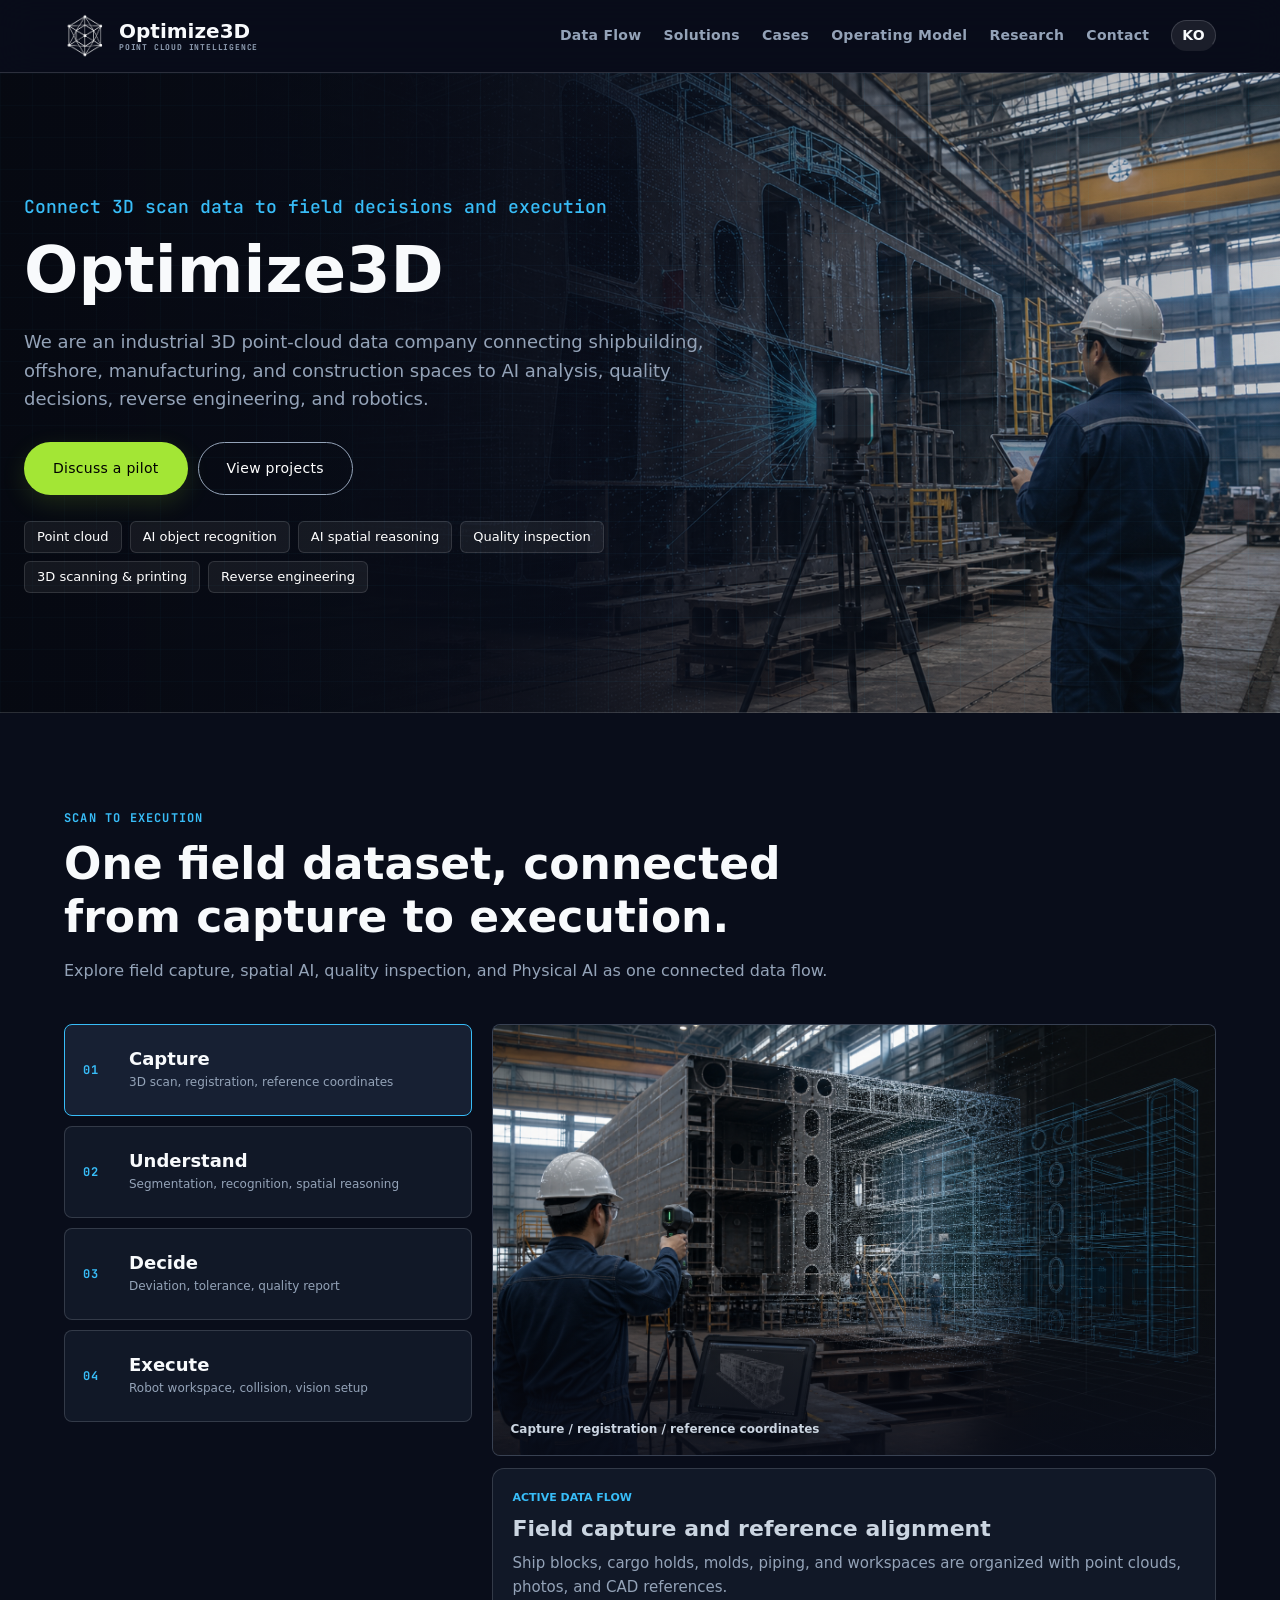
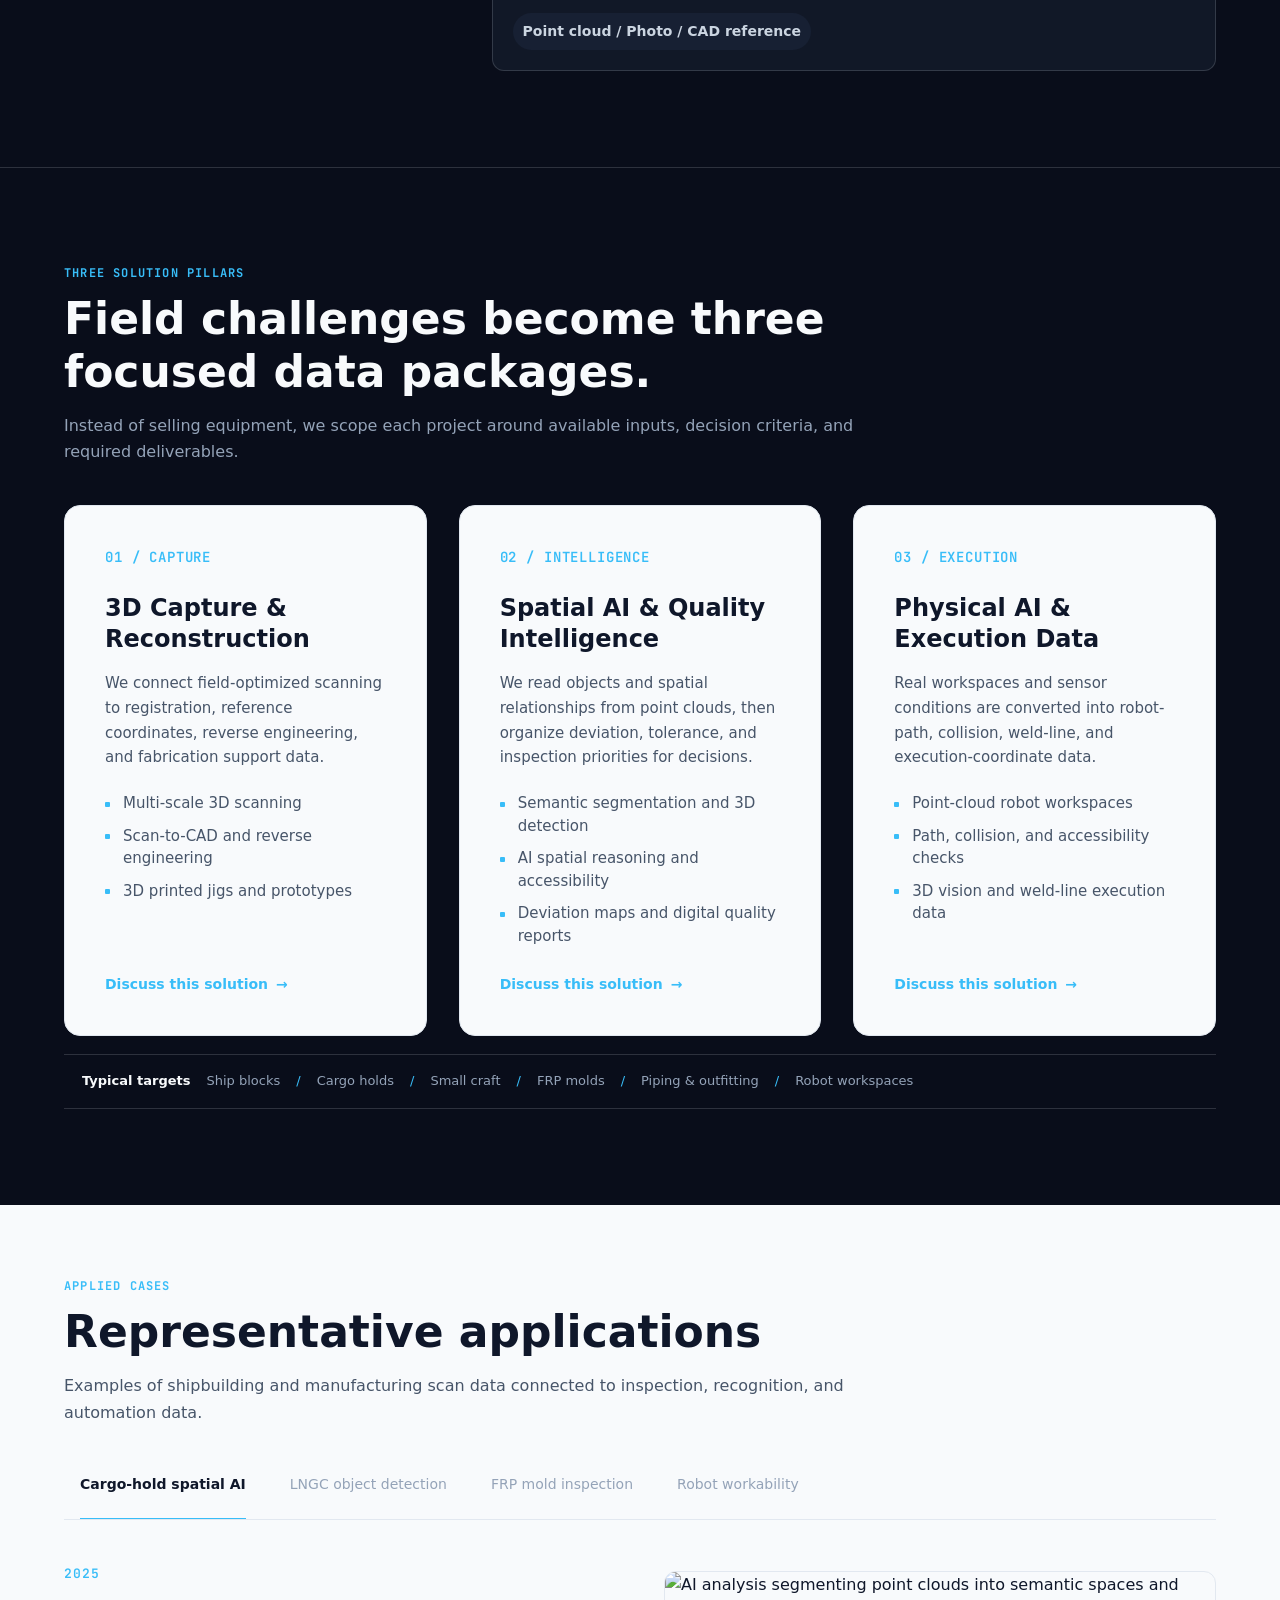
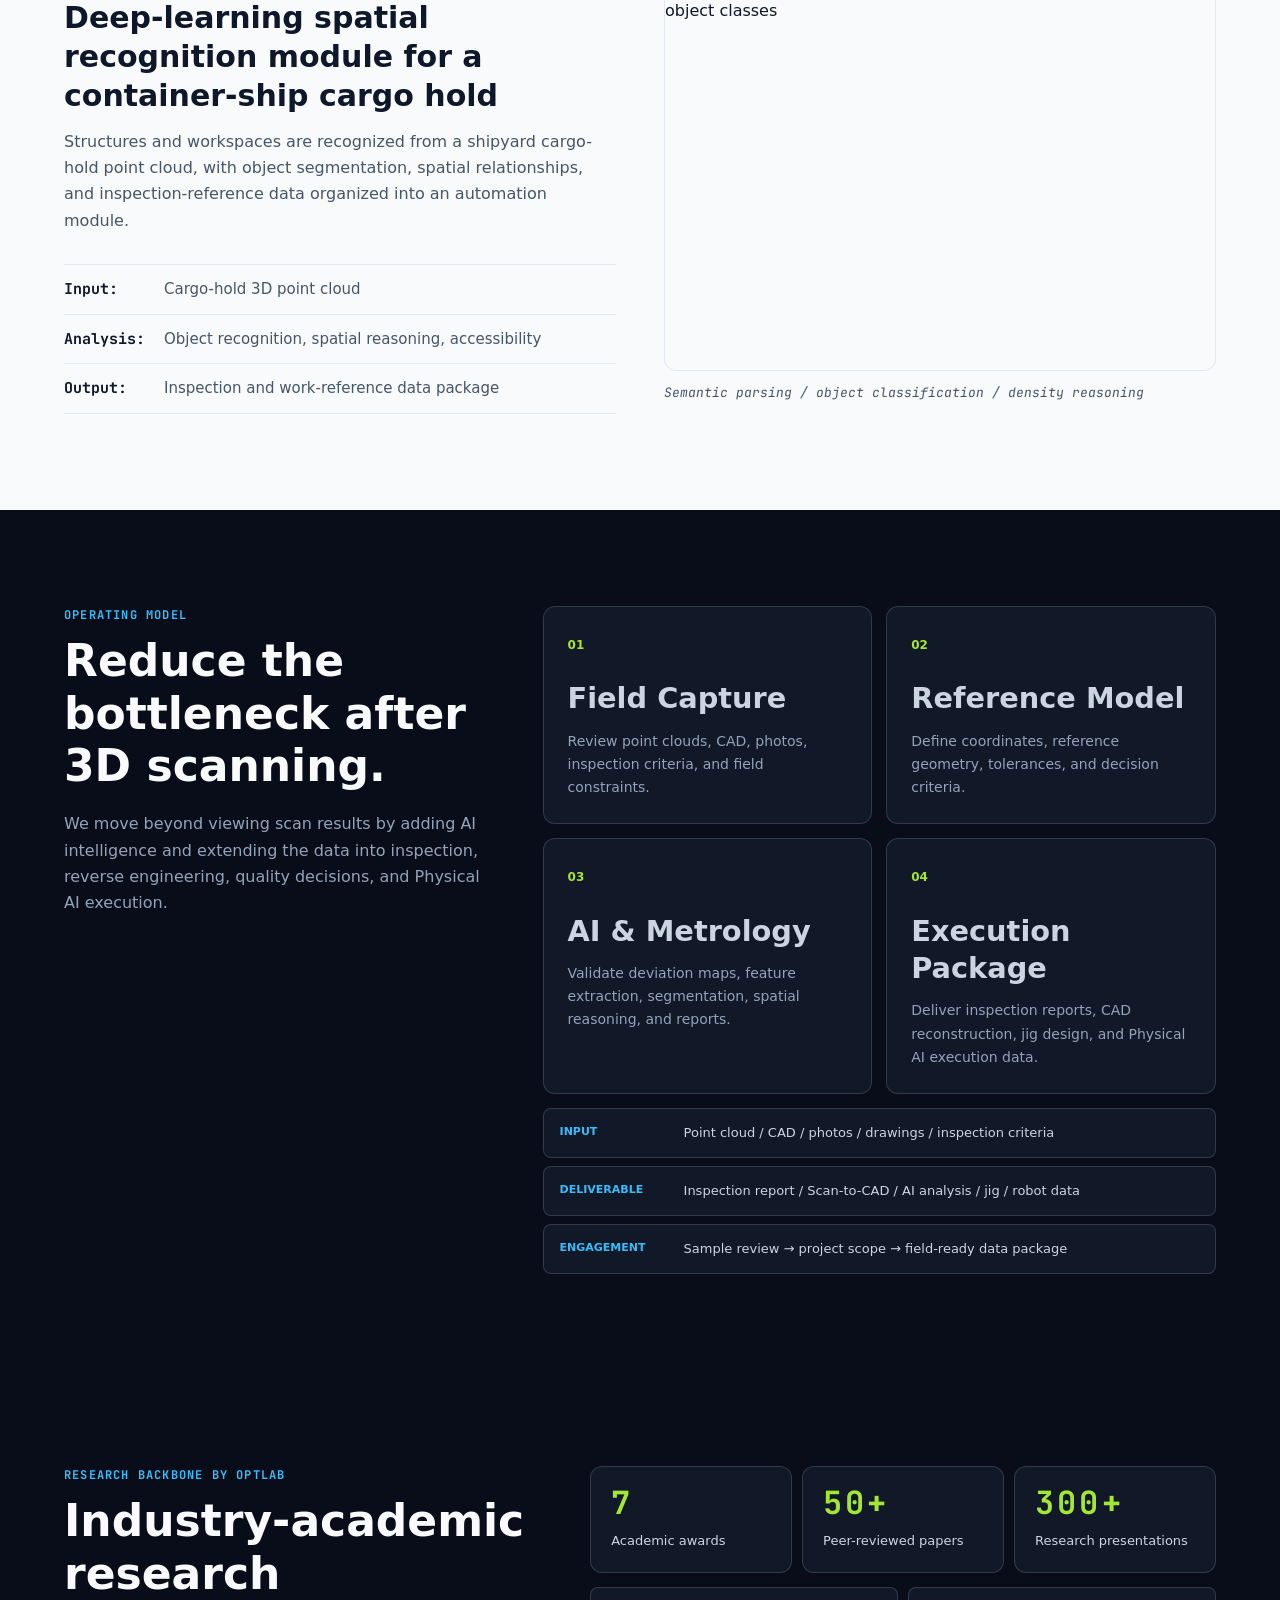
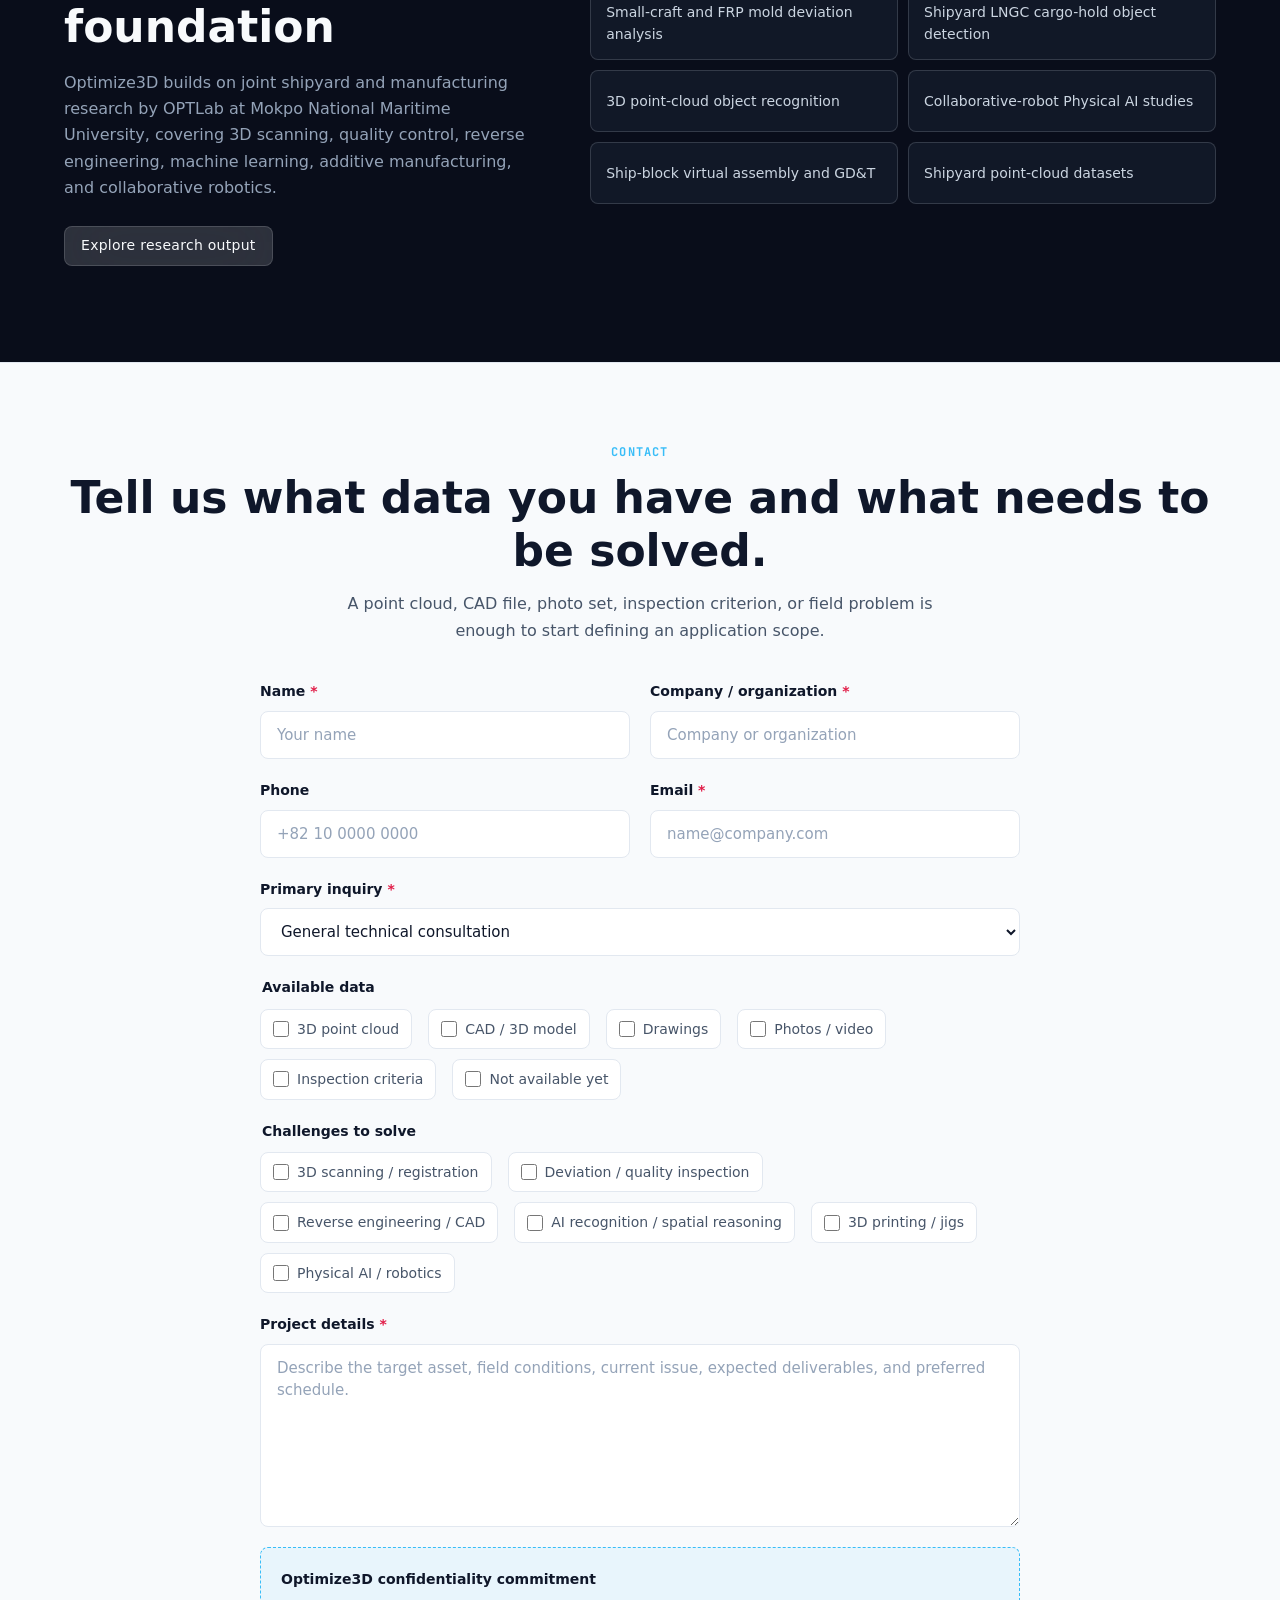
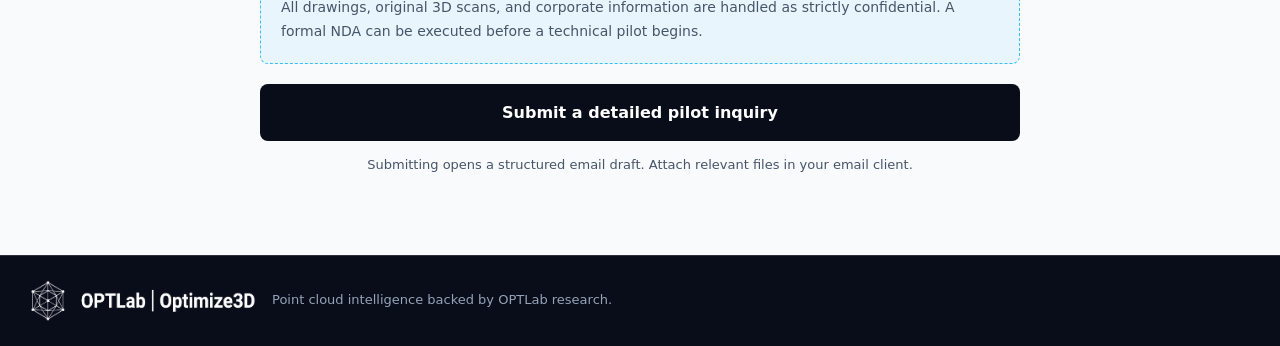
==== commit a6825c7f: "Build enterprise pilot inquiry form" ====
--- a/en/index.html
+++ b/en/index.html
@@ -18,7 +18,7 @@
   <meta property="og:image" content="https://optimize3d.github.io/homepage/assets/images/generated/hero-shipyard-pointcloud-v2.png">
   <meta name="twitter:card" content="summary_large_image">
   <link rel="icon" href="../assets/brand/favicon.svg" type="image/svg+xml">
-  <link rel="stylesheet" href="../assets/css/styles.css?v=20260710a">
+  <link rel="stylesheet" href="../assets/css/styles.css?v=20260713e">
   <script type="application/ld+json">
     {
       "@context": "https://schema.org",
@@ -188,30 +188,26 @@
         <p class="lead">Examples of shipbuilding and manufacturing scan data connected to inspection, recognition, and automation data.</p>
       </div>
       <div class="case-tabs" role="tablist" aria-label="Representative applications">
-        <button type="button" role="tab" aria-selected="true" data-tab-target="case-cargo">Cargo-hold spatial AI</button>
-        <button type="button" role="tab" aria-selected="false" data-tab-target="case-lngc">LNGC object detection</button>
-        <button type="button" role="tab" aria-selected="false" data-tab-target="case-mold">FRP mold inspection</button>
-        <button type="button" role="tab" aria-selected="false" data-tab-target="case-robot">Robot workability</button>
+        <button id="case-tab-cargo" type="button" role="tab" aria-selected="true" aria-controls="case-cargo" data-tab-target="case-cargo">Cargo-hold spatial AI</button>
+        <button id="case-tab-lngc" type="button" role="tab" aria-selected="false" aria-controls="case-lngc" data-tab-target="case-lngc">LNGC object detection</button>
+        <button id="case-tab-mold" type="button" role="tab" aria-selected="false" aria-controls="case-mold" data-tab-target="case-mold">FRP mold inspection</button>
+        <button id="case-tab-robot" type="button" role="tab" aria-selected="false" aria-controls="case-robot" data-tab-target="case-robot">Robot workability</button>
       </div>
       <div class="case-panels">
-        <article class="case-panel tab-panel is-active" id="case-cargo" role="tabpanel">
-          <div><time>2025</time><h3>Deep-learning spatial recognition module for a container-ship cargo hold</h3><p>Structures and workspaces are recognized from a shipyard cargo-hold point cloud, with object segmentation, spatial relationships, and inspection-reference data organized into an automation module.</p></div>
-          <ul><li>Input: cargo-hold 3D point cloud</li><li>Analysis: object recognition, spatial reasoning, accessibility</li><li>Output: inspection and work-reference data package</li></ul>
+        <article class="case-panel tab-panel is-active" id="case-cargo" role="tabpanel" aria-labelledby="case-tab-cargo">
+          <div class="case-copy"><div class="case-summary"><time>2025</time><h3>Deep-learning spatial recognition module for a container-ship cargo hold</h3><p>Structures and workspaces are recognized from a shipyard cargo-hold point cloud, with object segmentation, spatial relationships, and inspection-reference data organized into an automation module.</p></div><ul class="case-specs"><li><strong>Input</strong><span>Cargo-hold 3D point cloud</span></li><li><strong>Analysis</strong><span>Object recognition, spatial reasoning, accessibility</span></li><li><strong>Output</strong><span>Inspection and work-reference data package</span></li></ul></div>
           <figure class="case-visual"><img src="../assets/images/applied/indoor-spatial-ai.jpg" alt="AI analysis segmenting point clouds into semantic spaces and object classes" loading="lazy" decoding="async"><figcaption>Semantic parsing / object classification / density reasoning</figcaption></figure>
         </article>
-        <article class="case-panel tab-panel" id="case-lngc" role="tabpanel" hidden>
-          <div><time>2020-2021</time><h3>3D point-cloud object detection in an LNGC cargo hold</h3><p>Deep-learning point-cloud processing and post-processing were studied to detect and segment scaffolding systems during cargo-hold flatness measurement.</p></div>
-          <ul><li>Input: LNGC cargo-hold scan data</li><li>Analysis: object detection, semantic segmentation, post-processing</li><li>Output: measurement-target organization and inspection support</li></ul>
+        <article class="case-panel tab-panel" id="case-lngc" role="tabpanel" aria-labelledby="case-tab-lngc" hidden>
+          <div class="case-copy"><div class="case-summary"><time>2020-2021</time><h3>3D point-cloud object detection in an LNGC cargo hold</h3><p>Deep-learning point-cloud processing and post-processing were studied to detect and segment scaffolding systems during cargo-hold flatness measurement.</p></div><ul class="case-specs"><li><strong>Input</strong><span>LNGC cargo-hold scan data</span></li><li><strong>Analysis</strong><span>Object detection, semantic segmentation, post-processing</span></li><li><strong>Output</strong><span>Measurement-target organization and inspection support</span></li></ul></div>
           <figure class="case-visual"><img src="../assets/images/generated/spatial-ai-shipyard-segmentation-v2.png" alt="Shipyard point-cloud object detection and semantic segmentation" loading="lazy" decoding="async"><figcaption>3D object detection / semantic segmentation / post-processing</figcaption></figure>
         </article>
-        <article class="case-panel tab-panel" id="case-mold" role="tabpanel" hidden>
-          <div><time>2016-2021</time><h3>3D scanning and shape-deviation analysis for small craft and FRP molds</h3><p>Scan data from small craft and production molds were compared against reference shapes to verify dimensional control and process-improvement potential.</p></div>
-          <ul><li>Input: small-craft and FRP mold scan data</li><li>Analysis: registration, deviation map, quality criteria</li><li>Output: mold quality-control and improvement evidence</li></ul>
+        <article class="case-panel tab-panel" id="case-mold" role="tabpanel" aria-labelledby="case-tab-mold" hidden>
+          <div class="case-copy"><div class="case-summary"><time>2016-2021</time><h3>3D scanning and shape-deviation analysis for small craft and FRP molds</h3><p>Scan data from small craft and production molds were compared against reference shapes to verify dimensional control and process-improvement potential.</p></div><ul class="case-specs"><li><strong>Input</strong><span>Small-craft and FRP mold scan data</span></li><li><strong>Analysis</strong><span>Registration, deviation map, quality criteria</span></li><li><strong>Output</strong><span>Mold quality-control and improvement evidence</span></li></ul></div>
           <figure class="case-visual"><img src="../assets/images/applied/marine-scan-model.jpg" alt="Small-craft scan model and geometric deviation analysis" loading="lazy" decoding="async"><figcaption>Scan model / CAD alignment / deviation map</figcaption></figure>
         </article>
-        <article class="case-panel tab-panel" id="case-robot" role="tabpanel" hidden>
-          <div><time>2025-2026</time><h3>Point-cloud Physical AI and collaborative-robot workability study</h3><p>Ship-block point-cloud environments, 3D vision sensors, and 3D-printed specimens are connected to assess robot paths, collision, accessibility, and weld-line extraction.</p></div>
-          <ul><li>Input: ship-block point cloud, robot cell, 3D vision conditions</li><li>Analysis: spatial reasoning, collision, weld-line and surface extraction</li><li>Output: Physical AI setup and robot execution data</li></ul>
+        <article class="case-panel tab-panel" id="case-robot" role="tabpanel" aria-labelledby="case-tab-robot" hidden>
+          <div class="case-copy"><div class="case-summary"><time>2025-2026</time><h3>Point-cloud Physical AI and collaborative-robot workability study</h3><p>Ship-block point-cloud environments, 3D vision sensors, and 3D-printed specimens are connected to assess robot paths, collision, accessibility, and weld-line extraction.</p></div><ul class="case-specs"><li><strong>Input</strong><span>Ship-block point cloud, robot cell, 3D vision conditions</span></li><li><strong>Analysis</strong><span>Spatial reasoning, collision, weld-line and surface extraction</span></li><li><strong>Output</strong><span>Physical AI setup and robot execution data</span></li></ul></div>
           <figure class="case-visual"><img src="../assets/images/applied/robot-weld-line-detection.jpg" alt="Robot cell and 3D vision validation for weld-line detection and Physical AI" loading="lazy" decoding="async"><figcaption>Robot cell / 3D vision / weld-line extraction</figcaption></figure>
         </article>
       </div>
@@ -256,20 +252,48 @@
         <p class="kicker">Contact</p>
         <h2 id="contact-title">Tell us what data you have and what needs to be solved.</h2>
         <p>A point cloud, CAD file, photo set, inspection criterion, or field problem is enough to start defining an application scope.</p>
-        <div class="contact-field">
-          <label for="inquiry-category">Inquiry area</label>
-          <select id="inquiry-category" data-email-category-select>
-            <option value="General Technical Consultation">General technical consultation</option>
-            <option value="3D Scanning &amp; Reverse Engineering">3D scanning &amp; reverse engineering</option>
-            <option value="Spatial AI &amp; Quality Inspection">Spatial AI &amp; quality inspection</option>
-            <option value="Physical AI &amp; Robot Data">Physical AI &amp; robot data</option>
-            <option value="Industry-Academic Research">Industry-academic research</option>
-          </select>
-        </div>
-        <div class="cta-actions">
-          <button class="button primary" type="button" data-email-button data-email-locale="en">Email us</button>
-          <a class="button secondary" href="#data-flow">Review the data flow</a>
-        </div>
+        <form class="contact-form" data-email-form data-email-locale="en">
+          <div class="contact-field"><label for="contact-name">Name <span aria-hidden="true">*</span></label><input id="contact-name" name="name" type="text" autocomplete="name" placeholder="Your name" required></div>
+          <div class="contact-field"><label for="contact-company">Company / organization <span aria-hidden="true">*</span></label><input id="contact-company" name="company" type="text" autocomplete="organization" placeholder="Company or organization" required></div>
+          <div class="contact-field"><label for="contact-phone">Phone</label><input id="contact-phone" name="phone" type="tel" autocomplete="tel" placeholder="+82 10 0000 0000"></div>
+          <div class="contact-field"><label for="contact-email">Email <span aria-hidden="true">*</span></label><input id="contact-email" name="email" type="email" autocomplete="email" placeholder="name@company.com" required></div>
+          <div class="contact-field contact-field-wide">
+            <label for="inquiry-category">Primary inquiry <span aria-hidden="true">*</span></label>
+            <select id="inquiry-category" name="category" data-email-category-select required>
+              <option value="General Technical Consultation">General technical consultation</option>
+              <option value="3D Scanning &amp; Reverse Engineering">3D scanning &amp; reverse engineering</option>
+              <option value="Spatial AI &amp; Quality Inspection">Spatial AI &amp; quality inspection</option>
+              <option value="Physical AI &amp; Robot Data">Physical AI &amp; robot data</option>
+              <option value="Industry-Academic Research">Industry-academic research</option>
+            </select>
+          </div>
+          <fieldset class="contact-options contact-field-wide">
+            <legend>Available data</legend>
+            <div class="contact-chips">
+              <label><input type="checkbox" name="owned-data" value="3D point cloud"><span>3D point cloud</span></label>
+              <label><input type="checkbox" name="owned-data" value="CAD / 3D model"><span>CAD / 3D model</span></label>
+              <label><input type="checkbox" name="owned-data" value="Drawings"><span>Drawings</span></label>
+              <label><input type="checkbox" name="owned-data" value="Photos / video"><span>Photos / video</span></label>
+              <label><input type="checkbox" name="owned-data" value="Inspection criteria"><span>Inspection criteria</span></label>
+              <label><input type="checkbox" name="owned-data" value="Not available yet"><span>Not available yet</span></label>
+            </div>
+          </fieldset>
+          <fieldset class="contact-options contact-field-wide">
+            <legend>Challenges to solve</legend>
+            <div class="contact-chips">
+              <label><input type="checkbox" name="challenge" value="3D scanning / registration"><span>3D scanning / registration</span></label>
+              <label><input type="checkbox" name="challenge" value="Deviation / quality inspection"><span>Deviation / quality inspection</span></label>
+              <label><input type="checkbox" name="challenge" value="Reverse engineering / CAD"><span>Reverse engineering / CAD</span></label>
+              <label><input type="checkbox" name="challenge" value="AI recognition / spatial reasoning"><span>AI recognition / spatial reasoning</span></label>
+              <label><input type="checkbox" name="challenge" value="3D printing / jigs"><span>3D printing / jigs</span></label>
+              <label><input type="checkbox" name="challenge" value="Physical AI / robotics"><span>Physical AI / robotics</span></label>
+            </div>
+          </fieldset>
+          <div class="contact-field contact-field-wide"><label for="contact-details">Project details <span aria-hidden="true">*</span></label><textarea id="contact-details" name="details" rows="7" placeholder="Describe the target asset, field conditions, current issue, expected deliverables, and preferred schedule." required></textarea></div>
+          <div class="contact-nda contact-field-wide"><strong>Optimize3D confidentiality commitment</strong><p>All drawings, original 3D scans, and corporate information are handled as strictly confidential. A formal NDA can be executed before a technical pilot begins.</p></div>
+          <button class="contact-submit contact-field-wide" type="submit">Submit a detailed pilot inquiry</button>
+          <p class="contact-form-note contact-field-wide">Submitting opens a structured email draft. Attach relevant files in your email client.</p>
+        </form>
         <noscript><p class="contact-fallback">Enable JavaScript to use the email inquiry button.</p></noscript>
       </div>
     </section>
@@ -279,6 +303,6 @@
     <div><img src="../assets/brand/optlab-optimize3d-logo-white.png?v=20260708a" alt="OPTLab | Optimize3D" loading="lazy" decoding="async"><span>Point cloud intelligence backed by OPTLab research.</span></div>
   </footer>
 
-  <script src="../assets/js/main.js?v=20260710a"></script>
+  <script src="../assets/js/main.js?v=20260713b"></script>
 </body>
 </html>
--- a/assets/css/styles.css
+++ b/assets/css/styles.css
@@ -1,23 +1,43 @@
+@import url("https://cdn.jsdelivr.net/gh/orioncactus/pretendard@v1.3.9/dist/web/static/pretendard.css");
+@import url("https://fonts.googleapis.com/css2?family=JetBrains+Mono:wght@400;500;600;700&display=swap");
+
 :root {
-  --ink: #ffffff;
-  --ink-2: rgba(255, 255, 255, .86);
-  --muted: rgba(255, 255, 255, .65);
-  --paper: #101014;
-  --surface: #18181c;
-  --soft: #202024;
-  --line: rgba(255, 255, 255, .15);
-  --teal: #26bbff;
-  --teal-2: #69d0ff;
-  --aqua: #868afd;
-  --copper: #f1b8dd;
-  --panel: #101014;
-  --panel-2: #18181c;
-  --white: #ffffff;
-  --shadow: 0 18px 52px rgba(0, 0, 0, .34);
-  --shadow-soft: 0 10px 28px rgba(0, 0, 0, .22);
-}
-
-* {
+  --font-sans: "Pretendard", -apple-system, BlinkMacSystemFont, system-ui, sans-serif;
+  --font-mono: "JetBrains Mono", monospace;
+
+  --color-bg-dark: #090D1A;
+  --color-bg-light: #F8FAFC;
+  --color-text-primary: #0F172A;
+  --color-text-secondary: #475569;
+  --color-text-muted: #94A3B8;
+  --color-accent-lime: #A3E635;
+  --color-accent-blue: #38BDF8;
+  --color-border: #E2E8F0;
+
+  --transition-smooth: all .3s cubic-bezier(.4, 0, .2, 1);
+
+  /* Compatibility aliases used by the existing component layer. */
+  --ink: var(--color-bg-light);
+  --ink-2: #cbd5e1;
+  --muted: var(--color-text-muted);
+  --paper: var(--color-bg-dark);
+  --surface: #111827;
+  --soft: #172033;
+  --line: rgba(226, 232, 240, .16);
+  --teal: var(--color-accent-blue);
+  --teal-2: #7dd3fc;
+  --aqua: var(--color-accent-lime);
+  --copper: var(--color-accent-lime);
+  --panel: var(--color-bg-dark);
+  --panel-2: #111827;
+  --white: var(--color-bg-light);
+  --shadow: 0 18px 52px rgba(2, 6, 23, .42);
+  --shadow-soft: 0 10px 28px rgba(2, 6, 23, .28);
+}
+
+*,
+*::before,
+*::after {
   box-sizing: border-box;
 }
 
@@ -25,14 +45,46 @@
   scroll-behavior: smooth;
 }
 
+html,
+body,
+h1,
+h2,
+h3,
+h4,
+p,
+figure,
+blockquote,
+dl,
+dd {
+  margin: 0;
+  padding: 0;
+}
+
 body {
-  margin: 0;
   background: var(--paper);
-  color: var(--ink);
-  font-family: Inter, Pretendard, "Noto Sans KR", "Apple SD Gothic Neo", Arial, sans-serif;
-  line-height: 1.65;
+  color: var(--color-text-primary);
+  font-family: var(--font-sans);
+  font-size: 16px;
+  line-height: 1.6;
+  letter-spacing: 0;
   overflow-x: hidden;
   word-break: keep-all;
+  text-rendering: optimizeLegibility;
+  -webkit-font-smoothing: antialiased;
+}
+
+main,
+.site-header,
+.site-footer {
+  color: var(--ink);
+}
+
+button,
+input,
+select,
+textarea {
+  color: inherit;
+  font: inherit;
 }
 
 a {
@@ -47,15 +99,6 @@
 
 [hidden] {
   display: none !important;
-}
-
-p,
-h1,
-h2,
-h3,
-figure,
-dl {
-  margin: 0;
 }
 
 p,
@@ -90,7 +133,7 @@
   padding: 10px 14px;
   border-radius: 8px;
   background: var(--teal);
-  color: #101014;
+  color: var(--color-bg-dark);
 }
 
 .skip-link:focus {
@@ -101,7 +144,7 @@
   position: sticky;
   top: 0;
   z-index: 20;
-  background: rgba(16, 16, 20, .84);
+  background: rgba(9, 13, 26, .84);
   border-bottom: 1px solid var(--line);
   backdrop-filter: blur(18px);
 }
@@ -123,6 +166,50 @@
   display: block;
 }
 
+.brand {
+  display: inline-flex;
+  align-items: center;
+  gap: 11px;
+  min-width: 0;
+}
+
+.brand-mark-window {
+  width: 44px;
+  height: 44px;
+  flex: 0 0 44px;
+  overflow: hidden;
+}
+
+.brand .brand-mark-window img {
+  width: auto;
+  max-width: none;
+  height: 44px;
+}
+
+.brand-type {
+  display: grid;
+  gap: 2px;
+  min-width: 0;
+}
+
+.brand-type strong {
+  color: var(--ink);
+  font-family: var(--font-sans);
+  font-size: 20px;
+  line-height: 1;
+  font-weight: 750;
+}
+
+.brand-type small {
+  color: var(--muted);
+  font-family: var(--font-mono);
+  font-size: 8px;
+  line-height: 1;
+  font-weight: 700;
+  letter-spacing: .1em;
+  text-transform: uppercase;
+}
+
 .nav-links {
   display: flex;
   align-items: center;
@@ -136,7 +223,7 @@
 .nav-links a {
   padding: 8px 0;
   border-bottom: 2px solid transparent;
-  transition: border-color .18s ease, color .18s ease;
+  transition: var(--transition-smooth);
 }
 
 .nav-links a:hover {
@@ -173,10 +260,20 @@
 
 .hero {
   position: relative;
+  width: 100%;
+  max-width: 1280px;
   min-height: 640px;
-  background:
-    linear-gradient(90deg, rgba(16, 16, 20, .98) 0%, rgba(16, 16, 20, .86) 44%, rgba(16, 16, 20, .24) 78%, rgba(16, 16, 20, .08) 100%),
-    url("../images/generated/hero-shipyard-pointcloud-v2.png") center right / cover no-repeat;
+  margin: 0 auto;
+  padding: 80px 24px;
+  background-color: var(--color-bg-dark);
+  background-image:
+    linear-gradient(rgba(56, 189, 248, .035) 1px, transparent 1px),
+    linear-gradient(90deg, rgba(56, 189, 248, .035) 1px, transparent 1px),
+    linear-gradient(90deg, rgba(9, 13, 26, .98) 0%, rgba(9, 13, 26, .86) 44%, rgba(9, 13, 26, .24) 78%, rgba(9, 13, 26, .08) 100%),
+    url("../images/generated/hero-shipyard-pointcloud-v2.png");
+  background-position: 0 0, 0 0, center, center right;
+  background-repeat: repeat, repeat, no-repeat, no-repeat;
+  background-size: 32px 32px, 32px 32px, auto, cover;
   color: var(--ink);
   overflow: hidden;
 }
@@ -200,48 +297,58 @@
 .hero-inner {
   position: relative;
   z-index: 1;
-  width: min(1440px, 100%);
-  min-height: 640px;
+  width: 100%;
+  min-height: 480px;
   margin: 0 auto;
-  padding: 80px 64px;
+  padding: 0;
   display: flex;
   align-items: center;
 }
 
 .hero-copy {
-  max-width: 640px;
+  max-width: 720px;
 }
 
 .eyebrow,
-.kicker {
+.kicker,
+.pipeline-steps span,
+.film-frame figcaption span,
+.data-stage-step > span:first-child {
   color: var(--teal);
+  font-family: var(--font-mono);
   font-size: 12px;
   font-weight: 700;
-  letter-spacing: .03em;
+  letter-spacing: .1em;
   text-transform: uppercase;
 }
 
 .hero .eyebrow {
-  color: var(--teal);
+  color: var(--color-accent-blue);
+  font-family: var(--font-mono);
+  font-size: 18px;
+  font-weight: 500;
+  line-height: 1.5;
+  letter-spacing: 0;
+  text-transform: none;
 }
 
 h1 {
   max-width: 760px;
   margin-top: 14px;
   color: inherit;
-  font-family: "Inter Tight", Inter, Pretendard, "Noto Sans KR", sans-serif;
-  font-size: 64px;
-  line-height: 1.04;
+  font-family: var(--font-sans);
+  font-size: clamp(2.5rem, 5vw, 4.5rem);
+  line-height: 1.15;
   letter-spacing: 0;
-  font-weight: 700;
+  font-weight: 800;
 }
 
 .hero-lead {
   max-width: 680px;
   margin-top: 20px;
-  color: var(--muted);
+  color: var(--color-text-muted);
   font-size: 18px;
-  line-height: 1.65;
+  line-height: 1.6;
 }
 
 .hero-actions,
@@ -266,7 +373,7 @@
   letter-spacing: .02em;
   white-space: nowrap;
   cursor: pointer;
-  transition: transform .18s ease, box-shadow .18s ease, border-color .18s ease, background .18s ease;
+  transition: var(--transition-smooth);
 }
 
 .button:hover {
@@ -276,7 +383,7 @@
 
 .button.primary {
   background: var(--teal);
-  color: #101014;
+  color: var(--color-bg-dark);
 }
 
 .button.secondary {
@@ -293,35 +400,56 @@
 }
 
 .hero .button.primary {
-  background: var(--teal);
-  color: #101014;
+  background: var(--color-accent-lime);
+  color: #000;
+  box-shadow: 0 8px 24px rgba(163, 230, 53, .14);
 }
 
 .hero .button.secondary {
-  background: rgba(255, 255, 255, .15);
-  border-color: var(--line);
-  color: var(--ink);
+  background: transparent;
+  border-color: var(--color-text-muted);
+  color: #fff;
+  backdrop-filter: none;
+}
+
+.hero .button {
+  min-height: auto;
+  padding: 14px 28px;
+  border-radius: 9999px;
+}
+
+.hero .button.primary:hover {
+  transform: translateY(-2px);
+  box-shadow: 0 14px 34px rgba(163, 230, 53, .24);
+}
+
+.hero .button.secondary:hover {
+  background: #fff;
+  border-color: #fff;
+  color: var(--color-text-primary);
 }
 
 .hero-tags {
   display: flex;
   flex-wrap: wrap;
-  gap: 14px;
+  gap: 8px;
   margin-top: 26px;
 }
 
 .hero-tags span {
-  color: var(--muted);
-  font-size: 14px;
-  font-weight: 600;
-  letter-spacing: .02em;
+  padding: 6px 12px;
+  border: 1px solid rgba(255, 255, 255, .12);
+  border-radius: 6px;
+  background: rgba(255, 255, 255, .06);
+  color: #fff;
+  font-size: 13px;
+  font-weight: 500;
+  line-height: 1.4;
+  letter-spacing: 0;
 }
 
 .hero-tags span + span::before {
-  content: "/";
-  display: inline-block;
-  margin-right: 14px;
-  color: var(--teal);
+  content: none;
 }
 
 .solution-stack {
@@ -413,8 +541,8 @@
 .pipeline-steps article:hover,
 .pipeline-steps article.is-active {
   transform: translateY(-1px);
-  border-color: rgba(38, 187, 255, .72);
-  background: #202024;
+  border-color: rgba(56, 189, 248, .72);
+  background: var(--soft);
   box-shadow: var(--shadow-soft);
 }
 
@@ -481,13 +609,14 @@
   position: absolute;
   inset: 0;
   background:
-    linear-gradient(180deg, rgba(16, 16, 20, .06), rgba(16, 16, 20, .72)),
-    linear-gradient(90deg, rgba(16, 16, 20, .72), transparent 60%);
+    linear-gradient(180deg, rgba(9, 13, 26, .06), rgba(9, 13, 26, .72)),
+    linear-gradient(90deg, rgba(9, 13, 26, .72), transparent 60%);
 }
 
 .pipeline-film:hover .film-frame img,
 .compare-stage:hover img,
 .application-grid article:hover img,
+.case-panel:hover .case-visual img,
 .ai-visual:hover img,
 .physical-ai-media:hover img {
   transform: scale(1.055);
@@ -508,7 +637,7 @@
   width: fit-content;
   padding: 7px 10px;
   border-radius: 999px;
-  background: rgba(38, 187, 255, .18);
+  background: rgba(56, 189, 248, .18);
   color: var(--teal);
   font-size: 12px;
   font-weight: 700;
@@ -631,8 +760,8 @@
 h2 {
   margin-top: 10px;
   color: var(--ink);
-  font-family: "Inter Tight", Inter, Pretendard, "Noto Sans KR", sans-serif;
-  font-size: 40px;
+  font-family: var(--font-sans);
+  font-size: clamp(1.8rem, 4vw, 2.75rem);
   line-height: 1.2;
   letter-spacing: 0;
   font-weight: 700;
@@ -640,11 +769,11 @@
 
 h3 {
   color: var(--ink-2);
-  font-family: "Inter Tight", Inter, Pretendard, "Noto Sans KR", sans-serif;
-  font-size: 20px;
-  line-height: 1.2;
+  font-family: var(--font-sans);
+  font-size: clamp(1.35rem, 3vw, 1.8rem);
+  line-height: 1.3;
   letter-spacing: 0;
-  font-weight: 700;
+  font-weight: 600;
 }
 
 .lead {
@@ -655,9 +784,12 @@
 }
 
 .business-grid {
+  width: 100%;
+  max-width: 1280px;
+  margin: 0 auto;
   display: grid;
   grid-template-columns: repeat(3, minmax(0, 1fr));
-  gap: 14px;
+  gap: 32px;
 }
 
 .business-grid article,
@@ -702,16 +834,14 @@
   line-height: 1.65;
 }
 
-.tab-controls,
-.case-tabs {
+.tab-controls {
   display: flex;
   flex-wrap: wrap;
   gap: 8px;
   margin-bottom: 18px;
 }
 
-.tab-controls button,
-.case-tabs button {
+.tab-controls button {
   min-height: 38px;
   padding: 0 14px;
   display: inline-flex;
@@ -729,11 +859,10 @@
   transition: background .18s ease, color .18s ease, border-color .18s ease;
 }
 
-.tab-controls button[aria-selected="true"],
-.case-tabs button[aria-selected="true"] {
+.tab-controls button[aria-selected="true"] {
   border-color: var(--teal);
   background: var(--teal);
-  color: #101014;
+  color: var(--color-bg-dark);
 }
 
 .compare-stage {
@@ -783,60 +912,193 @@
 
 .case-section {
   padding-top: 72px;
+  background: var(--color-bg-light);
+  color: var(--color-text-primary);
+}
+
+.case-section .section-head h2 {
+  color: var(--color-text-primary);
+}
+
+.case-section .lead {
+  color: var(--color-text-secondary);
+}
+
+.case-tabs {
+  display: flex;
+  gap: 12px;
+  margin-bottom: 40px;
+  padding-bottom: 16px;
+  border-bottom: 1px solid var(--color-border);
+  overflow-x: auto;
+  scrollbar-width: none;
+}
+
+.case-tabs::-webkit-scrollbar {
+  display: none;
+}
+
+.case-tabs button {
+  position: relative;
+  flex: 0 0 auto;
+  padding: 8px 16px;
+  border: 0;
+  border-radius: 0;
+  background: transparent;
+  color: var(--color-text-muted);
+  font-family: var(--font-sans);
+  font-size: 14px;
+  font-weight: 400;
+  line-height: 1.5;
+  cursor: pointer;
+  transition: color .3s cubic-bezier(.4, 0, .2, 1);
+}
+
+.case-tabs button::after {
+  content: "";
+  position: absolute;
+  right: 16px;
+  bottom: -17px;
+  left: 16px;
+  height: 2px;
+  background: var(--color-accent-blue);
+  transform: scaleX(0);
+  transform-origin: center;
+  transition: transform .3s cubic-bezier(.4, 0, .2, 1);
+}
+
+.case-tabs button:hover {
+  color: var(--color-text-primary);
+}
+
+.case-tabs button[aria-selected="true"] {
+  color: var(--color-text-primary);
+  font-weight: 700;
+}
+
+.case-tabs button[aria-selected="true"]::after {
+  transform: scaleX(1);
 }
 
 .case-panels {
-  border: 1px solid var(--line);
-  border-radius: 12px;
-  background: var(--surface);
+  border: 0;
+  border-radius: 0;
+  background: transparent;
   box-shadow: none;
-  overflow: hidden;
+  overflow: visible;
 }
 
 .case-panel {
   display: grid;
-  grid-template-columns: minmax(0, .95fr) minmax(320px, 1.05fr);
-  gap: 28px;
-  padding: 40px;
-  min-height: 300px;
-  background: var(--surface);
+  grid-template-columns: repeat(2, minmax(0, 1fr));
+  gap: 48px;
+  align-items: center;
+  padding: 0;
+  min-height: 400px;
+  background: transparent;
+}
+
+.case-copy {
+  display: grid;
+  gap: 30px;
 }
 
 .case-panel time {
-  color: var(--copper);
+  color: var(--color-accent-blue);
+  font-family: var(--font-mono);
   font-size: 13px;
-  font-weight: 700;
+  font-weight: 600;
+  letter-spacing: .08em;
 }
 
 .case-panel h3 {
   margin-top: 12px;
+  color: var(--color-text-primary);
   font-size: 30px;
 }
 
 .case-panel p {
   margin-top: 14px;
-  color: var(--muted);
+  color: var(--color-text-secondary);
   font-size: 16px;
   line-height: 1.65;
 }
 
-.case-panel ul {
-  display: grid;
-  gap: 10px;
+.case-specs {
+  display: grid;
+  gap: 0;
   margin: 0;
   padding: 0;
   list-style: none;
-  align-self: center;
-}
-
-.case-panel li {
-  padding: 14px 16px;
-  border: 1px solid var(--line);
-  border-radius: 8px;
-  background: var(--soft);
-  color: var(--ink-2);
-  font-size: 14px;
-  font-weight: 500;
+}
+
+.case-specs li {
+  padding: 13px 0;
+  display: grid;
+  grid-template-columns: 84px minmax(0, 1fr);
+  gap: 16px;
+  border-bottom: 1px solid var(--color-border);
+  color: var(--color-text-secondary);
+  font-size: 15px;
+  line-height: 1.5;
+}
+
+.case-specs li:first-child {
+  border-top: 1px solid var(--color-border);
+}
+
+.case-specs strong {
+  color: var(--color-text-primary);
+  font-family: var(--font-mono);
+  font-weight: 700;
+}
+
+.case-specs strong::after {
+  content: ":";
+}
+
+.case-visual {
+  margin: 0;
+  overflow: visible;
+  border: 0;
+  border-radius: 0;
+  background: transparent;
+}
+
+.case-visual img {
+  width: 100%;
+  height: 400px;
+  min-height: 0;
+  object-fit: cover;
+  object-position: center;
+  border: 1px solid var(--color-border);
+  border-radius: 12px;
+  transform: none;
+  transition: transform .72s ease;
+}
+
+.case-visual::after {
+  content: none;
+}
+
+.case-visual figcaption {
+  position: static;
+  margin-top: 12px;
+  padding: 0;
+  border: 0;
+  background: transparent;
+  color: var(--color-text-secondary);
+  font-family: var(--font-mono);
+  font-size: 13px;
+  font-style: italic;
+  font-weight: 400;
+  line-height: 1.5;
+  letter-spacing: 0;
+  backdrop-filter: none;
+}
+
+.case-panel:hover .case-visual img {
+  transform: scale(1.015);
 }
 
 @keyframes panel-in {
@@ -983,7 +1245,7 @@
   position: relative;
   margin: 0;
   overflow: hidden;
-  border: 1px solid rgba(38, 187, 255, .34);
+  border: 1px solid rgba(56, 189, 248, .34);
   border-radius: 12px;
   background: var(--ink);
 }
@@ -1005,7 +1267,7 @@
   padding: 12px 14px;
   border: 1px solid rgba(255, 255, 255, .16);
   border-radius: 8px;
-  background: rgba(16, 16, 20, .72);
+  background: rgba(9, 13, 26, .72);
   color: var(--ink-2);
   font-size: 12px;
   font-weight: 600;
@@ -1069,7 +1331,7 @@
   display: grid;
   grid-template-columns: minmax(0, .88fr) minmax(320px, 1.12fr);
   gap: 38px;
-  background: #202024;
+  background: var(--soft);
   border-color: var(--line);
   box-shadow: none;
 }
@@ -1128,8 +1390,8 @@
 
 .application-grid article:hover {
   transform: translateY(-2px);
-  border-color: rgba(38, 187, 255, .44);
-  background: #202024;
+  border-color: rgba(56, 189, 248, .44);
+  background: var(--soft);
 }
 
 .application-grid img {
@@ -1194,8 +1456,10 @@
 .proof-stats strong {
   display: block;
   color: var(--copper);
+  font-family: var(--font-mono);
   font-size: 32px;
   line-height: 1;
+  letter-spacing: .1em;
 }
 
 .proof-stats span {
@@ -1227,33 +1491,37 @@
 }
 
 .cta-section {
-  padding: 96px 64px;
-  background: var(--paper);
-  border-top: 1px solid var(--line);
+  padding: 80px 24px;
+  background: var(--color-bg-light);
+  border-top: 1px solid var(--color-border);
+  color: var(--color-text-primary);
 }
 
 .cta-inner {
-  width: min(880px, 100%);
+  width: min(1280px, 100%);
   margin: 0 auto;
-  padding: 48px;
+  padding: 0;
+  border: 0;
+  border-radius: 0;
+  background: transparent;
   text-align: center;
-  box-shadow: var(--shadow);
-}
-
-.cta-inner p:not(.kicker) {
+  box-shadow: none;
+}
+
+.cta-inner h2 {
+  color: var(--color-text-primary);
+}
+
+.cta-inner > p:not(.kicker) {
   max-width: 650px;
   margin: 14px auto 0;
-  color: var(--muted);
+  color: var(--color-text-secondary);
   font-size: 16px;
   line-height: 1.65;
 }
 
 .contact-fallback {
   font-size: 14px;
-}
-
-.cta-actions {
-  justify-content: center;
 }
 
 .site-footer {
@@ -1262,7 +1530,7 @@
   justify-content: space-between;
   gap: 24px;
   padding: 24px 28px;
-  background: #101014;
+  background: var(--paper);
   border-top: 1px solid var(--line);
   color: var(--muted);
   font-size: 13px;
@@ -1318,7 +1586,7 @@
   margin: 0 auto;
   padding: 0 64px 32px;
   display: grid;
-  grid-template-columns: repeat(4, minmax(0, 1fr));
+  grid-template-columns: repeat(3, minmax(0, 1fr));
   gap: 12px;
 }
 
@@ -1334,8 +1602,10 @@
 .research-summary strong {
   display: block;
   color: var(--copper);
+  font-family: var(--font-mono);
   font-size: 34px;
   line-height: 1;
+  letter-spacing: .1em;
 }
 
 .research-summary span {
@@ -1510,7 +1780,7 @@
   color: var(--ink);
   font-weight: 600;
   text-decoration: underline;
-  text-decoration-color: rgba(38, 187, 255, .42);
+  text-decoration-color: rgba(56, 189, 248, .42);
   text-underline-offset: 4px;
   transition: color .18s ease, text-decoration-color .18s ease;
 }
@@ -1520,7 +1790,460 @@
   text-decoration-color: var(--teal);
 }
 
+.data-system-section {
+  border-bottom: 1px solid var(--line);
+}
+
+.data-system-head {
+  max-width: 920px;
+}
+
+.data-system-layout {
+  display: grid;
+  grid-template-columns: minmax(290px, .72fr) minmax(0, 1.28fr);
+  gap: 20px;
+  align-items: start;
+}
+
+.data-stage-list {
+  display: grid;
+  gap: 10px;
+}
+
+.data-stage-step {
+  width: 100%;
+  min-height: 92px;
+  padding: 18px;
+  display: grid;
+  grid-template-columns: 34px minmax(0, 1fr);
+  gap: 12px;
+  align-items: center;
+  border: 1px solid var(--line);
+  border-radius: 8px;
+  background: var(--surface);
+  color: var(--ink);
+  font-family: inherit;
+  text-align: left;
+  cursor: pointer;
+  transition: border-color .18s ease, background .18s ease, transform .18s ease;
+}
+
+.data-stage-step:hover {
+  border-color: rgba(56, 189, 248, .46);
+  transform: translateX(2px);
+}
+
+.data-stage-step.is-active,
+.data-stage-step[aria-selected="true"] {
+  border-color: var(--teal);
+  background: var(--soft);
+}
+
+.data-stage-step > span:first-child {
+  color: var(--teal);
+  font-family: var(--font-mono);
+  font-size: 12px;
+  font-weight: 700;
+  letter-spacing: .1em;
+  text-transform: uppercase;
+}
+
+.data-stage-step > span:last-child {
+  display: grid;
+  gap: 6px;
+}
+
+.data-stage-step strong {
+  color: var(--ink);
+  font-family: var(--font-sans);
+  font-size: 18px;
+  line-height: 1.1;
+}
+
+.data-stage-step small {
+  color: var(--muted);
+  font-size: 12px;
+  line-height: 1.45;
+}
+
+.data-stage-view {
+  min-width: 0;
+}
+
+.data-stage-media {
+  position: relative;
+  min-height: 430px;
+  overflow: hidden;
+  border: 1px solid var(--line);
+  border-radius: 8px;
+  background: var(--soft);
+}
+
+.data-stage-media::after {
+  content: "";
+  position: absolute;
+  inset: 0;
+  background: linear-gradient(180deg, transparent 58%, rgba(9, 13, 26, .82));
+  pointer-events: none;
+}
+
+.data-stage-media img {
+  width: 100%;
+  height: 100%;
+  min-height: 430px;
+  object-fit: cover;
+  transition: transform .72s ease;
+}
+
+.data-stage-media:hover img {
+  transform: scale(1.025);
+}
+
+.data-stage-media figcaption {
+  position: absolute;
+  left: 18px;
+  right: 18px;
+  bottom: 16px;
+  z-index: 1;
+  color: var(--ink-2);
+  font-size: 12px;
+  font-weight: 600;
+}
+
+.business-pillars article {
+  min-height: 390px;
+  padding: 40px;
+  display: flex;
+  flex-direction: column;
+  border: 1px solid var(--color-border);
+  border-radius: 16px;
+  background: var(--color-bg-light);
+  color: var(--color-text-primary);
+  transition: var(--transition-smooth);
+}
+
+.business-pillars article:hover {
+  transform: translateY(-6px);
+  box-shadow:
+    0 20px 25px -5px rgb(0 0 0 / .1),
+    0 8px 10px -6px rgb(0 0 0 / .1);
+}
+
+.solution-pillar > span {
+  color: var(--color-accent-blue);
+  font-family: var(--font-mono);
+  font-size: 14px;
+  font-weight: 600;
+  letter-spacing: .06em;
+}
+
+.business-pillars h3 {
+  margin-top: 24px;
+  margin-bottom: 16px;
+  color: var(--color-text-primary);
+  font-size: 24px;
+  line-height: 1.3;
+}
+
+.business-pillars p {
+  margin-top: 0;
+  color: var(--color-text-secondary);
+  font-size: 15px;
+  line-height: 1.65;
+}
+
+.solution-pillar ul {
+  display: grid;
+  gap: 10px;
+  margin: 22px 0 0;
+  padding: 0;
+  list-style: none;
+}
+
+.solution-pillar li {
+  position: relative;
+  padding-left: 18px;
+  color: var(--color-text-secondary);
+  font-size: 15px;
+  line-height: 1.5;
+}
+
+.solution-pillar li::before {
+  content: "";
+  position: absolute;
+  left: 0;
+  top: .65em;
+  width: 5px;
+  height: 5px;
+  border-radius: 1px;
+  background: var(--color-accent-blue);
+}
+
+.pillar-link {
+  margin-top: auto;
+  padding-top: 26px;
+  display: inline-flex;
+  align-items: center;
+  gap: 8px;
+  width: fit-content;
+  color: var(--color-accent-blue);
+  font-size: 14px;
+  font-weight: 600;
+  text-decoration: none;
+  transition: color .3s cubic-bezier(.4, 0, .2, 1);
+}
+
+.pillar-link::after {
+  content: "→";
+  display: inline-block;
+  transition: transform .3s cubic-bezier(.4, 0, .2, 1);
+}
+
+.pillar-link:hover {
+  color: var(--color-text-primary);
+}
+
+.pillar-link:hover::after {
+  transform: translateX(4px);
+}
+
+.application-rail {
+  margin-top: 18px;
+  padding: 16px 18px;
+  display: flex;
+  flex-wrap: wrap;
+  gap: 10px 16px;
+  align-items: center;
+  border-top: 1px solid var(--line);
+  border-bottom: 1px solid var(--line);
+  color: var(--muted);
+  font-size: 13px;
+}
+
+.application-rail strong {
+  color: var(--ink);
+}
+
+.application-rail span + span::before {
+  content: "/";
+  margin-right: 16px;
+  color: var(--teal);
+}
+
+.platform-work {
+  display: grid;
+  gap: 14px;
+}
+
+.engagement-summary {
+  display: grid;
+  gap: 8px;
+}
+
+.engagement-summary div {
+  padding: 14px 16px;
+  display: grid;
+  grid-template-columns: 110px minmax(0, 1fr);
+  gap: 14px;
+  border: 1px solid var(--line);
+  border-radius: 8px;
+  background: var(--surface);
+}
+
+.engagement-summary dt {
+  color: var(--teal);
+  font-size: 11px;
+  font-weight: 700;
+  text-transform: uppercase;
+}
+
+.engagement-summary dd {
+  margin: 0;
+  color: var(--ink-2);
+  font-size: 13px;
+  line-height: 1.55;
+}
+
+.contact-field {
+  min-width: 0;
+  display: grid;
+  gap: 8px;
+  text-align: left;
+}
+
+.contact-field label {
+  color: var(--color-text-primary);
+  font-size: 14px;
+  font-weight: 600;
+}
+
+.contact-field label span {
+  color: #e11d48;
+}
+
+.contact-form {
+  width: min(760px, 100%);
+  margin: 36px auto 0;
+  display: grid;
+  grid-template-columns: repeat(2, minmax(0, 1fr));
+  gap: 20px;
+  text-align: left;
+}
+
+.contact-field-wide {
+  grid-column: span 2;
+}
+
+.contact-form input[type="text"],
+.contact-form input[type="email"],
+.contact-form input[type="tel"],
+.contact-form select,
+.contact-form textarea {
+  width: 100%;
+  padding: 12px 16px;
+  border: 1px solid var(--color-border);
+  border-radius: 8px;
+  background: #fff;
+  color: var(--color-text-primary);
+  font-family: inherit;
+  font-size: 15px;
+  line-height: 1.5;
+  transition: var(--transition-smooth);
+}
+
+.contact-form input[type="text"],
+.contact-form input[type="email"],
+.contact-form input[type="tel"],
+.contact-form select {
+  min-height: 48px;
+}
+
+.contact-form textarea {
+  min-height: 168px;
+  resize: vertical;
+}
+
+.contact-form input::placeholder,
+.contact-form textarea::placeholder {
+  color: var(--color-text-muted);
+}
+
+.contact-form input:focus,
+.contact-form select:focus,
+.contact-form textarea:focus {
+  border-color: var(--color-accent-blue);
+  outline: 0;
+  box-shadow: 0 0 0 3px rgba(56, 189, 248, .15);
+}
+
+.contact-options {
+  min-width: 0;
+  margin: 0;
+  padding: 0;
+  border: 0;
+}
+
+.contact-options legend {
+  margin-bottom: 10px;
+  color: var(--color-text-primary);
+  font-size: 14px;
+  font-weight: 600;
+}
+
+.contact-chips {
+  display: flex;
+  flex-wrap: wrap;
+  gap: 10px;
+}
+
+.contact-chips label {
+  min-height: 40px;
+  display: inline-flex;
+  align-items: center;
+  gap: 8px;
+  margin-right: 6px;
+  padding: 8px 12px;
+  border: 1px solid var(--color-border);
+  border-radius: 8px;
+  background: #fff;
+  color: var(--color-text-secondary);
+  font-size: 14px;
+  font-weight: 500;
+  cursor: pointer;
+  transition: var(--transition-smooth);
+}
+
+.contact-chips label:hover {
+  border-color: var(--color-accent-blue);
+  color: var(--color-text-primary);
+}
+
+.contact-chips label:has(input:checked) {
+  border-color: var(--color-accent-blue);
+  background: rgba(56, 189, 248, .08);
+  color: var(--color-text-primary);
+}
+
+.contact-chips input {
+  width: 16px;
+  height: 16px;
+  margin: 0;
+  accent-color: var(--color-accent-blue);
+}
+
+.contact-nda {
+  padding: 20px;
+  border: 1px dashed var(--color-accent-blue);
+  border-radius: 8px;
+  background: rgba(56, 189, 248, .08);
+}
+
+.contact-nda strong {
+  display: block;
+  margin-bottom: 6px;
+  color: var(--color-text-primary);
+  font-size: 14px;
+}
+
+.contact-nda p {
+  color: var(--color-text-secondary);
+  font-size: 14px;
+  line-height: 1.65;
+}
+
+.contact-submit {
+  width: 100%;
+  padding: 16px 32px;
+  border: 0;
+  border-radius: 8px;
+  background: var(--color-bg-dark);
+  color: #fff;
+  font-weight: 600;
+  cursor: pointer;
+  transition: var(--transition-smooth);
+}
+
+.contact-submit:hover {
+  background: #172033;
+  box-shadow: 0 12px 24px rgba(9, 13, 26, .16);
+  transform: translateY(-2px);
+}
+
+.contact-submit:focus-visible {
+  outline: 3px solid rgba(56, 189, 248, .35);
+  outline-offset: 3px;
+}
+
+.contact-form-note {
+  margin: -6px 0 0;
+  color: var(--color-text-secondary);
+  font-size: 13px;
+  line-height: 1.5;
+  text-align: center;
+}
+
 @media (max-width: 1040px) {
+  .data-system-layout,
   .ai-section,
   .physical-ai-section,
   .platform-section,
@@ -1533,6 +2256,10 @@
     grid-template-columns: 1fr;
   }
 
+  .data-stage-list {
+    grid-template-columns: repeat(2, minmax(0, 1fr));
+  }
+
   .pipeline-visual {
     position: static;
   }
@@ -1581,9 +2308,22 @@
     padding: 12px 16px;
   }
 
-  .brand img {
-    width: 220px;
-    max-width: calc(100vw - 104px);
+  .brand-mark-window {
+    width: 38px;
+    height: 38px;
+    flex-basis: 38px;
+  }
+
+  .brand .brand-mark-window img {
+    height: 38px;
+  }
+
+  .brand-type strong {
+    font-size: 18px;
+  }
+
+  .brand-type small {
+    display: none;
   }
 
   .nav-toggle {
@@ -1599,7 +2339,7 @@
     padding: 14px;
     border: 1px solid var(--line);
     border-radius: 8px;
-    background: rgba(24, 24, 28, .98);
+    background: rgba(9, 13, 26, .98);
     box-shadow: var(--shadow);
     max-height: calc(100vh - 82px);
     overflow: auto;
@@ -1611,15 +2351,32 @@
   }
 
   .hero {
-    min-height: 520px;
-    background:
-      linear-gradient(90deg, rgba(16, 16, 20, .98), rgba(16, 16, 20, .84)),
-      url("../images/generated/hero-shipyard-pointcloud-v2.png") center right 35% / cover no-repeat;
+    min-height: auto;
+    padding: 64px 20px;
+    background-position: 0 0, 0 0, center, center right 35%;
   }
 
   .hero-inner {
-    min-height: 520px;
-    padding: 48px 16px 56px;
+    min-height: auto;
+    padding: 0;
+    justify-content: center;
+  }
+
+  .hero-copy {
+    width: 100%;
+    margin: 0 auto;
+    text-align: center;
+  }
+
+  .hero .eyebrow,
+  .hero-lead {
+    margin-right: auto;
+    margin-left: auto;
+  }
+
+  .hero-actions,
+  .hero-tags {
+    justify-content: center;
   }
 
   h1 {
@@ -1658,16 +2415,46 @@
   }
 
   .hero-tags {
-    gap: 8px 14px;
-  }
-
-  .hero-tags span + span::before {
-    content: "";
-    margin-right: 0;
+    gap: 8px;
   }
 
   .pipeline-film {
     min-height: 0;
+  }
+
+  .data-stage-list {
+    grid-template-columns: 1fr;
+  }
+
+  .data-stage-step {
+    min-height: 78px;
+    padding: 14px;
+  }
+
+  .data-stage-media,
+  .data-stage-media img {
+    min-height: 240px;
+  }
+
+  .business-pillars article {
+    min-height: auto;
+  }
+
+  .application-rail {
+    align-items: flex-start;
+  }
+
+  .application-rail strong {
+    flex-basis: 100%;
+  }
+
+  .application-rail span + span::before {
+    content: "";
+    margin: 0;
+  }
+
+  .engagement-summary div {
+    grid-template-columns: 1fr;
   }
 
   .film-frame figcaption {
@@ -1695,8 +2482,7 @@
     aspect-ratio: 16 / 9;
   }
 
-  .compare-stage .tab-panel > div,
-  .case-panel {
+  .compare-stage .tab-panel > div {
     padding: 22px;
   }
 
@@ -1737,15 +2523,51 @@
     grid-template-columns: 1fr;
   }
 
-  .tab-controls,
-  .case-tabs {
+  .tab-controls {
     display: grid;
     grid-template-columns: 1fr;
   }
 
-  .tab-controls button,
-  .case-tabs button {
+  .tab-controls button {
     border-radius: 8px;
+  }
+
+  .case-panel {
+    gap: 32px;
+    padding: 0;
+  }
+
+  .case-specs li {
+    grid-template-columns: 72px minmax(0, 1fr);
+    gap: 12px;
+  }
+
+  .case-visual img {
+    height: 250px;
+  }
+
+  .contact-form {
+    grid-template-columns: 1fr;
+  }
+
+  .contact-field-wide {
+    grid-column: span 1;
+  }
+
+  .contact-chips {
+    gap: 8px;
+  }
+
+  .contact-chips label {
+    margin-right: 0;
+  }
+
+  .cta-inner .contact-nda p {
+    font-size: 14px;
+  }
+
+  .cta-inner p.contact-form-note:not(.kicker) {
+    font-size: 13px;
   }
 
   .case-list article {
@@ -1829,9 +2651,12 @@
     min-height: auto;
   }
 
-  .product-panel,
+  .product-panel {
+    padding: 24px;
+  }
+
   .cta-inner {
-    padding: 24px;
+    padding: 0;
   }
 
   .site-footer {
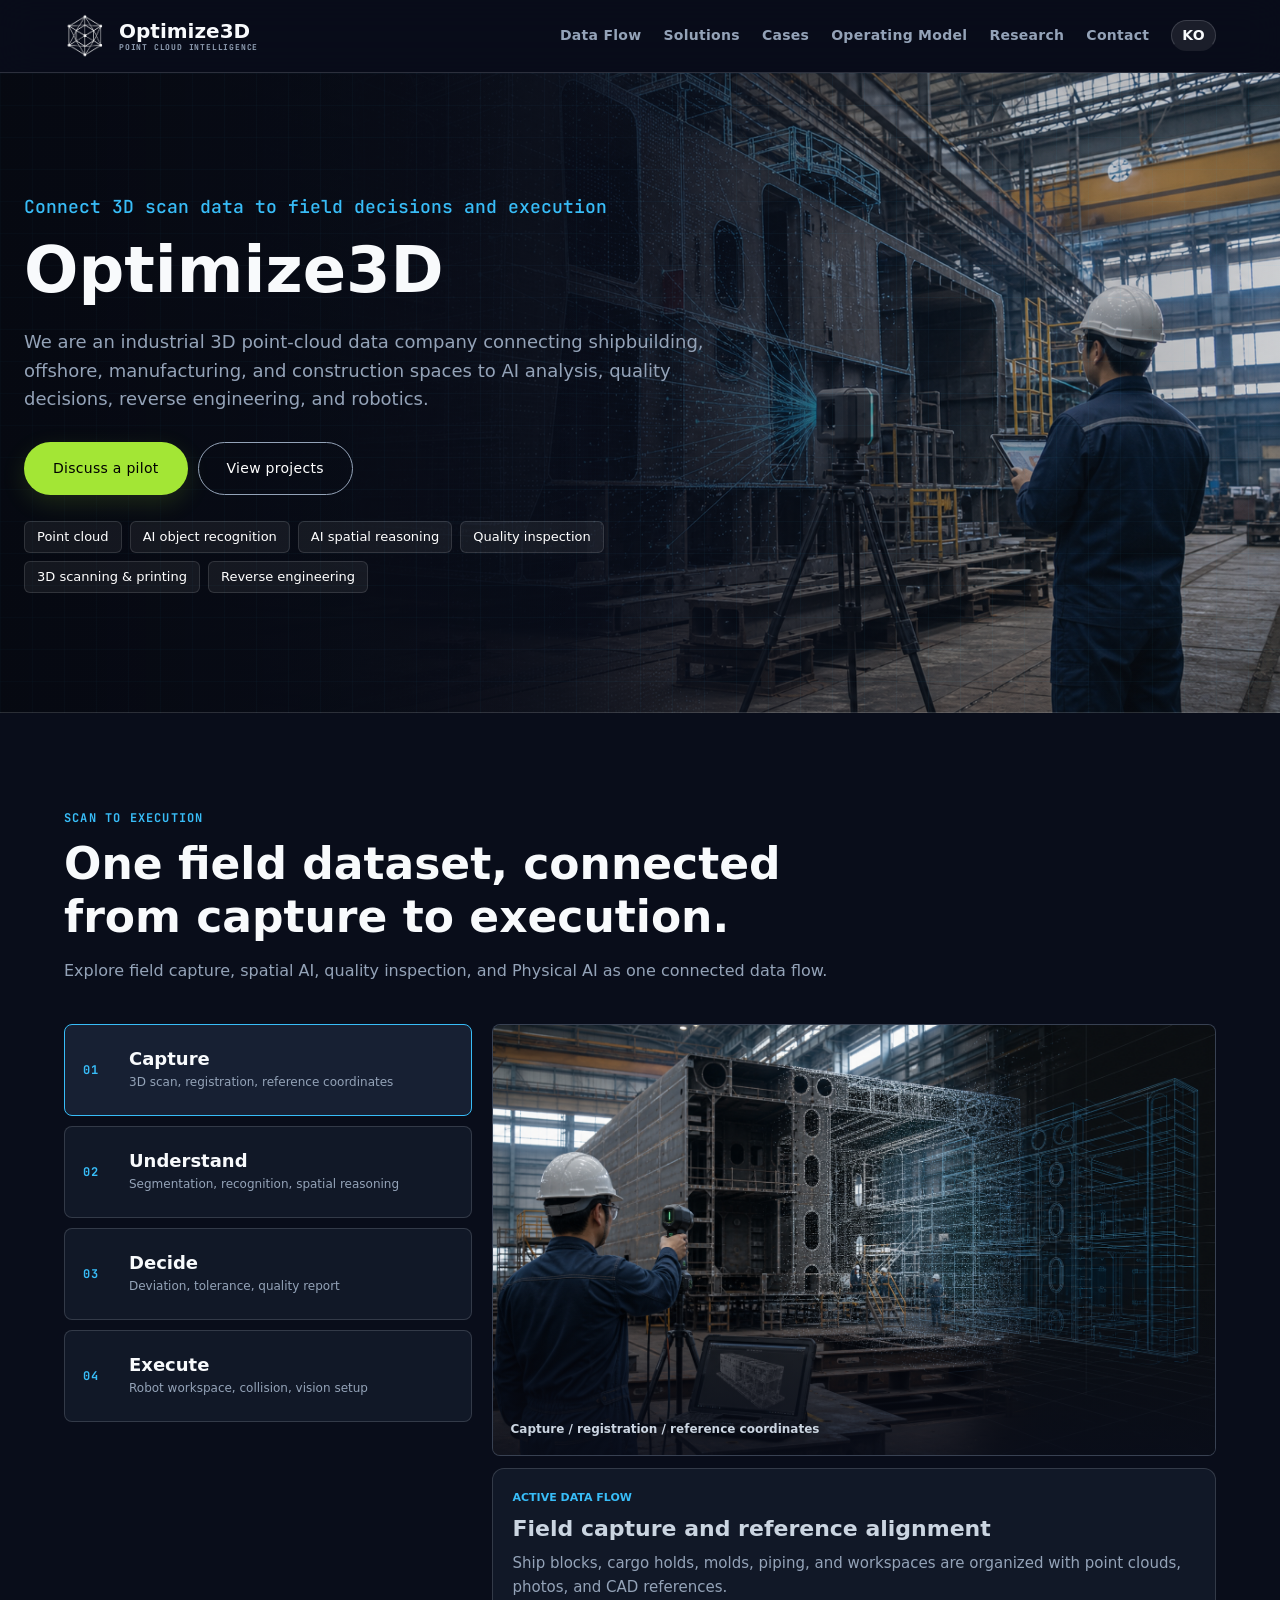
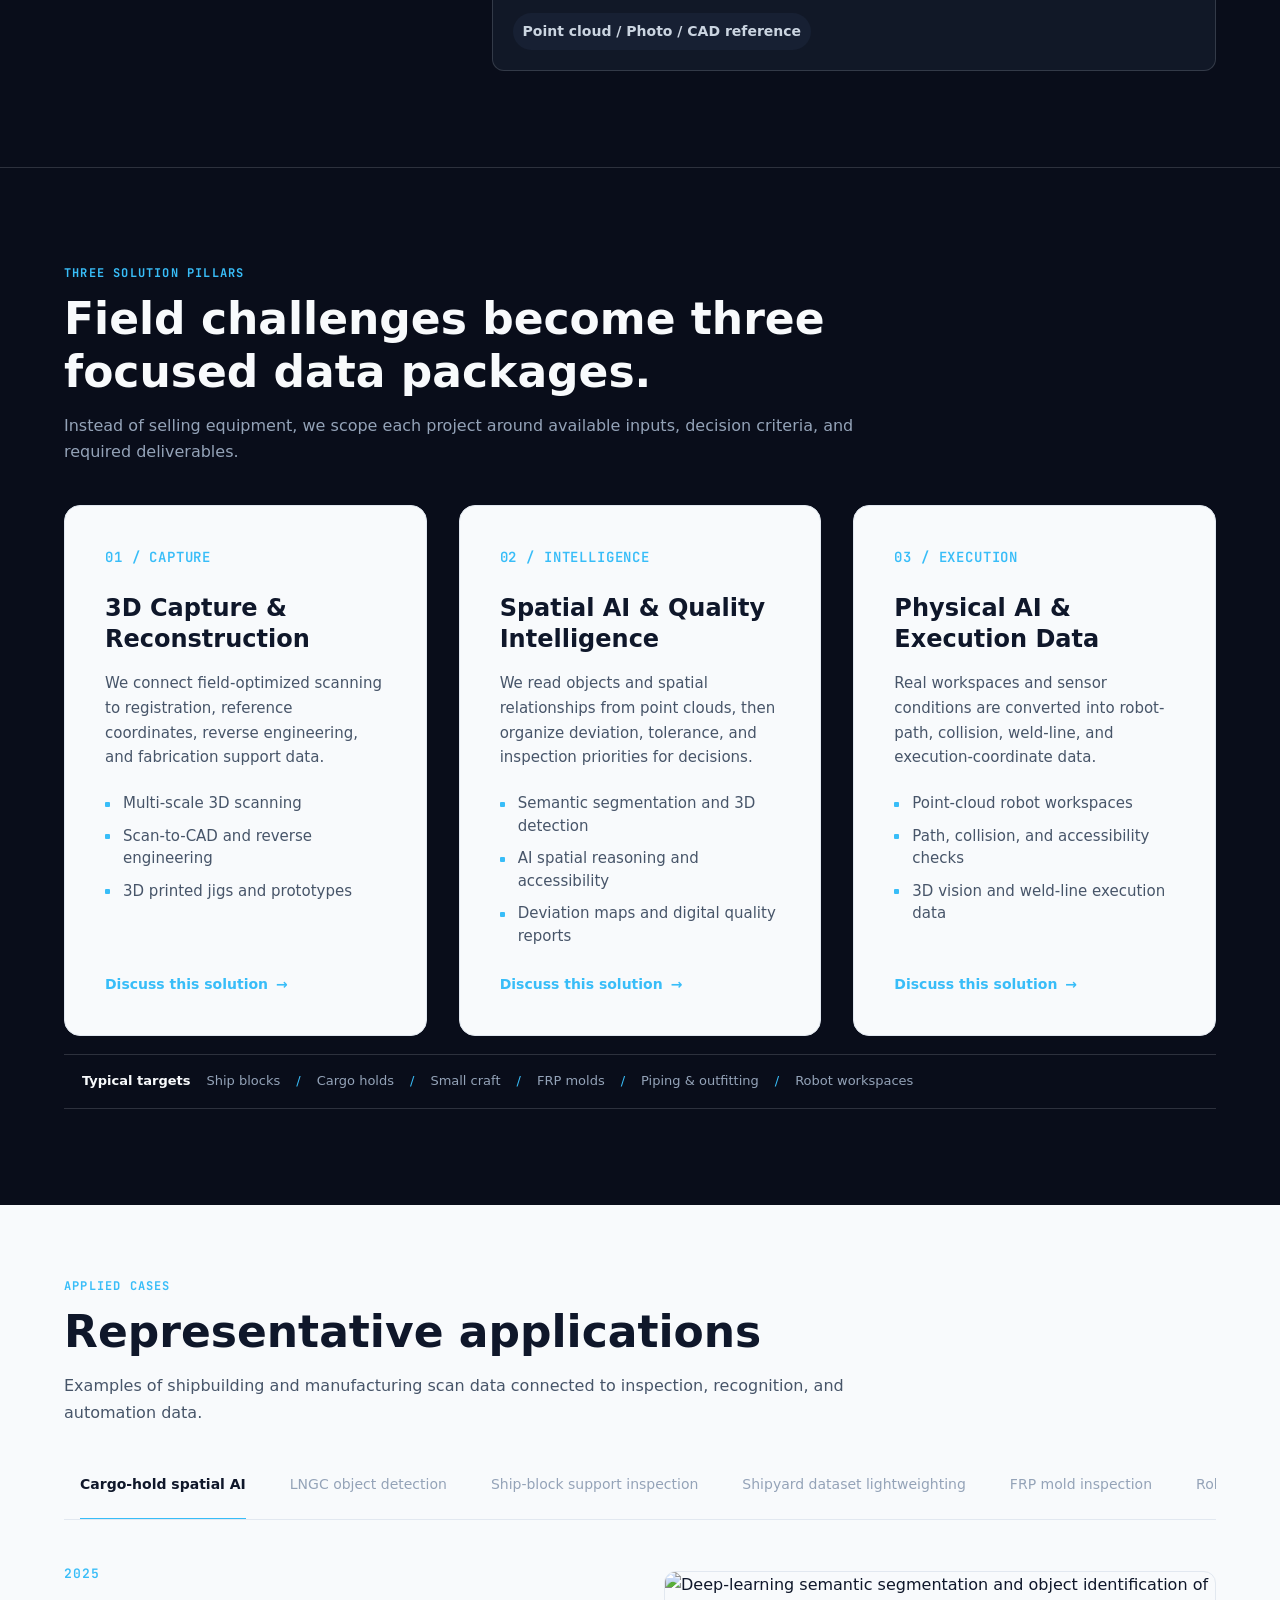
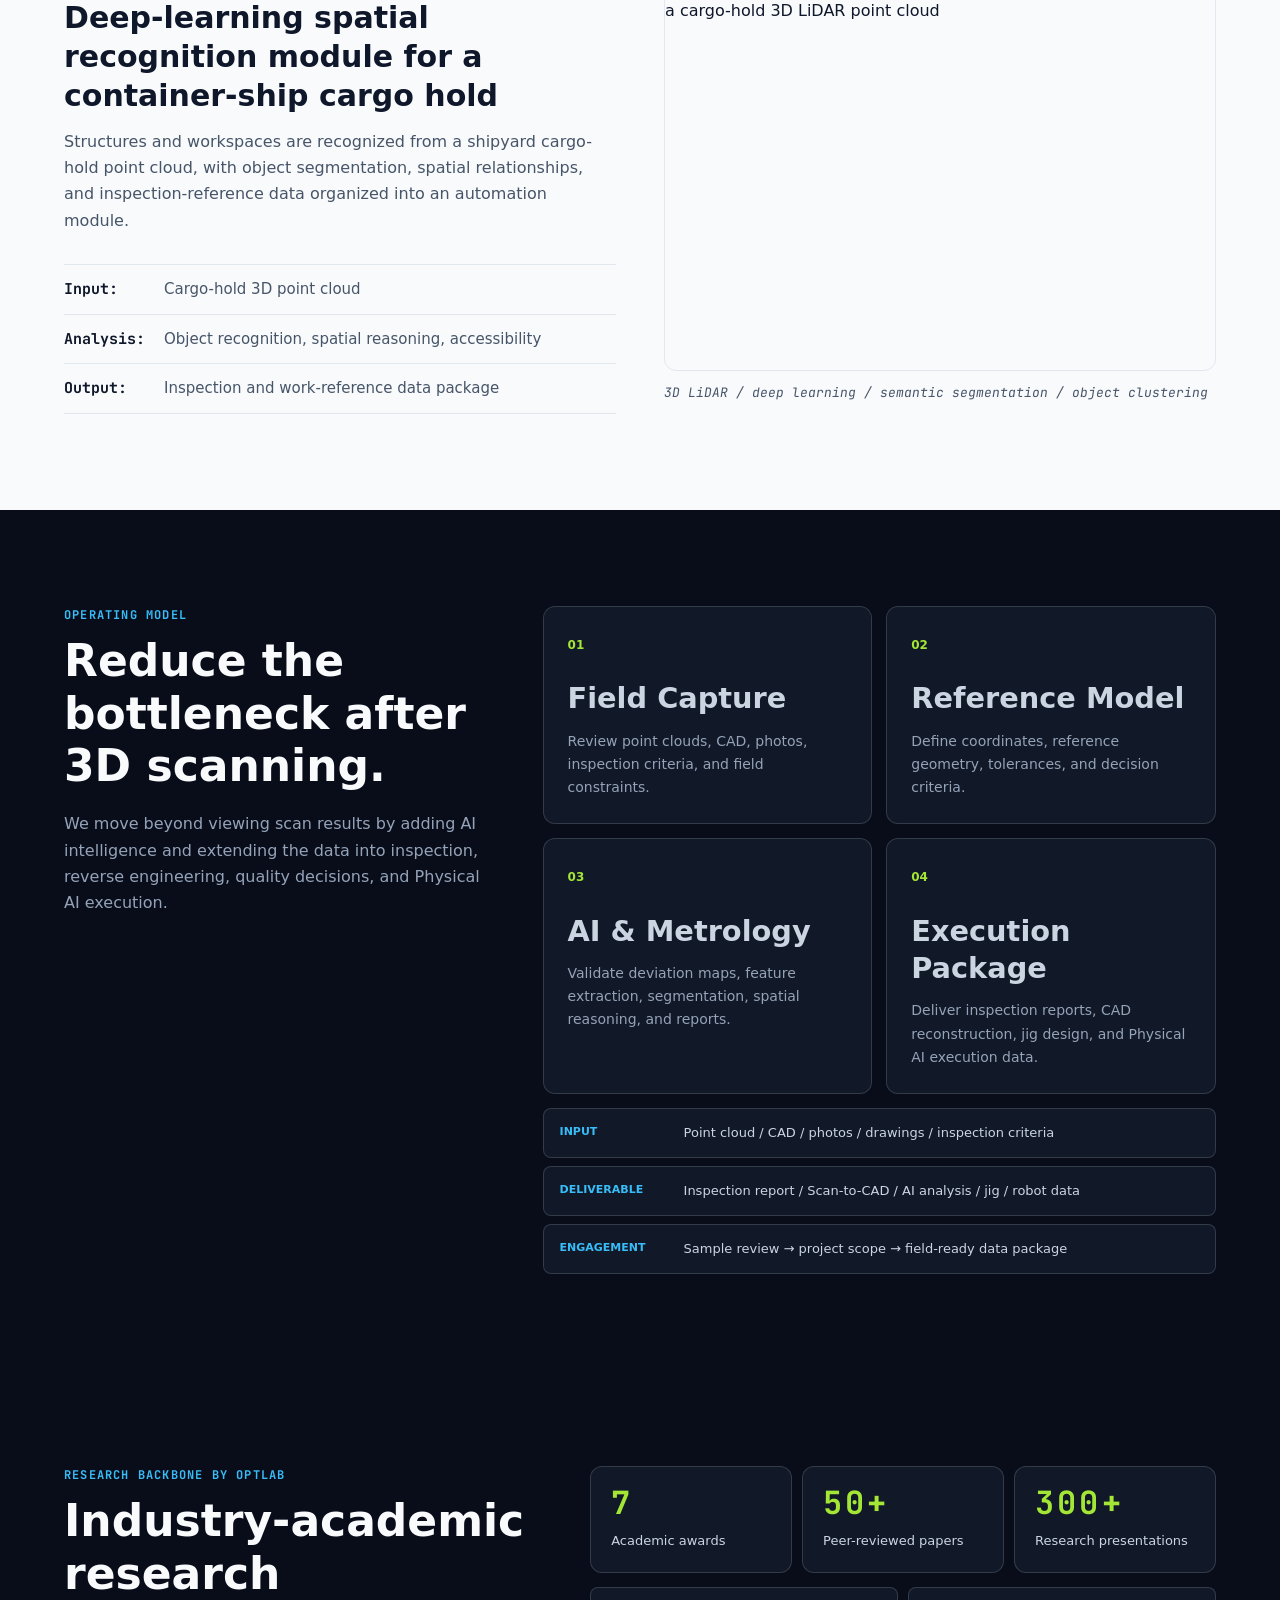
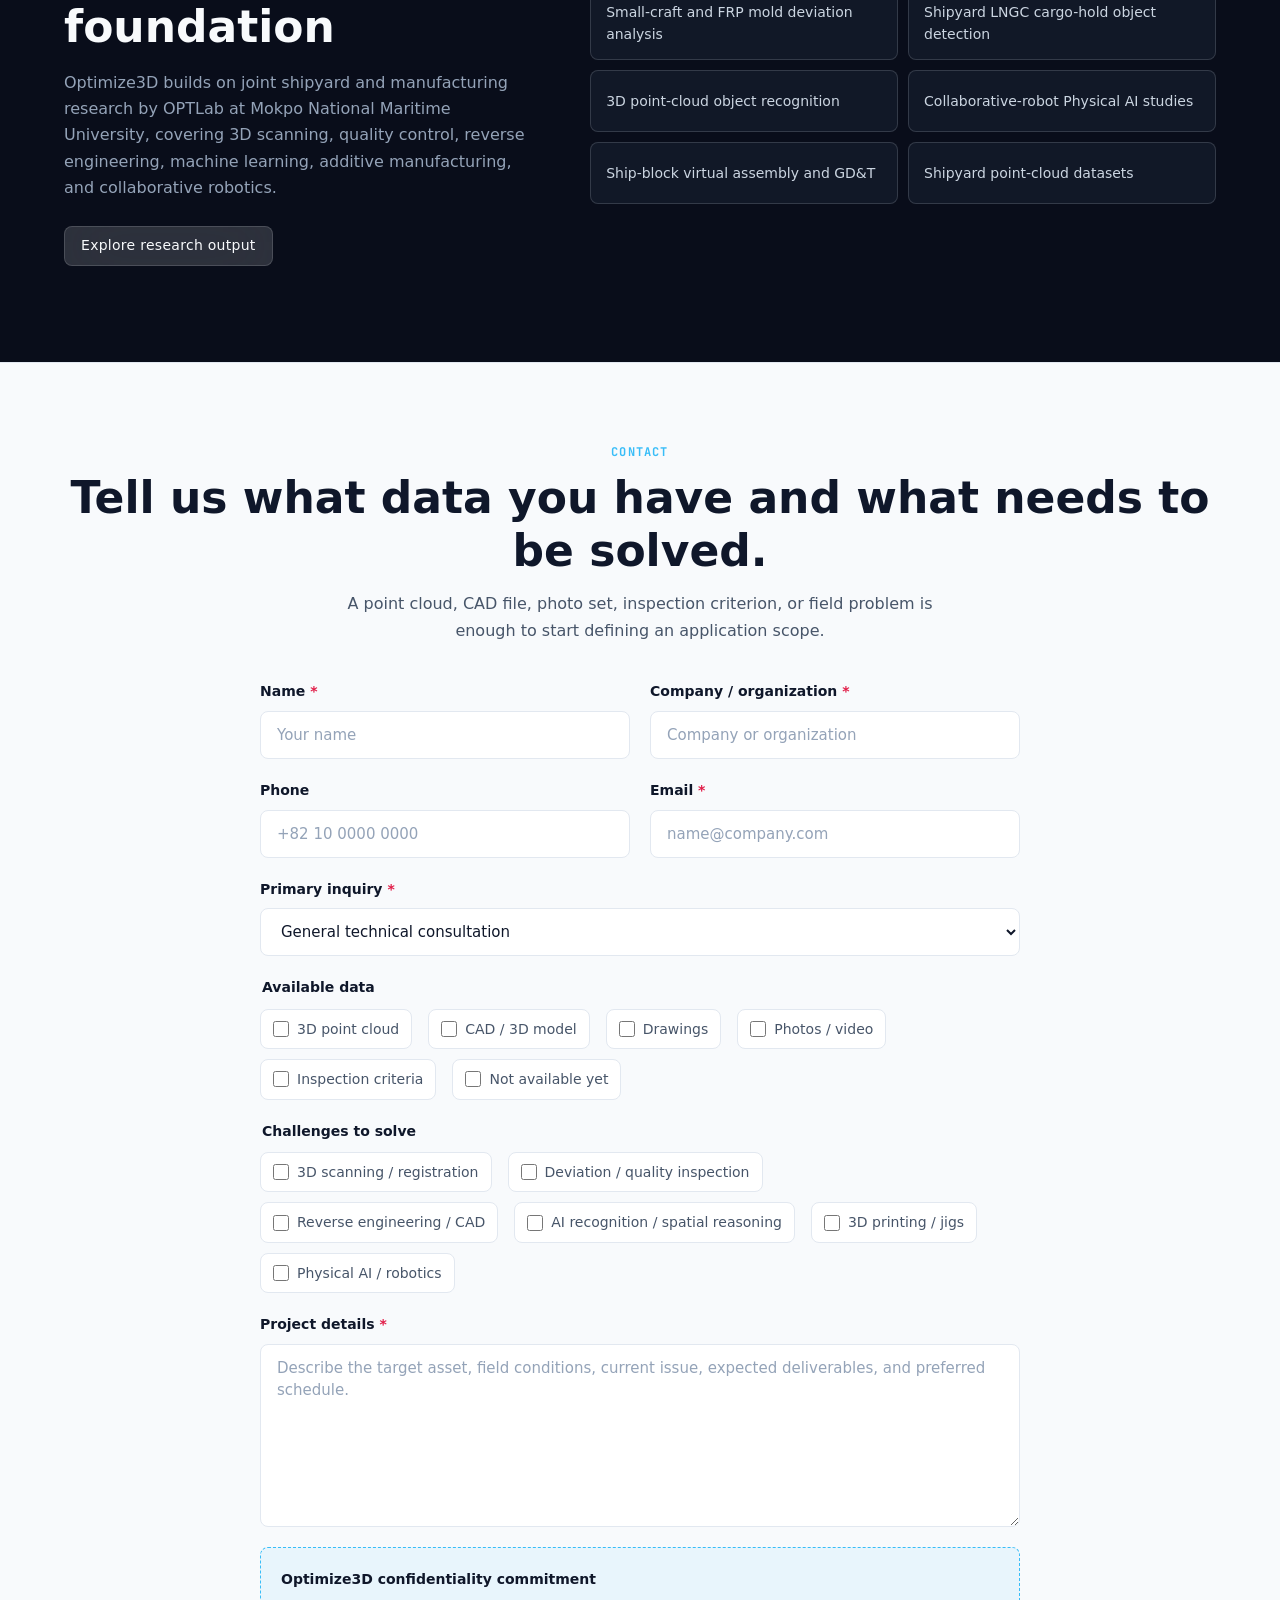
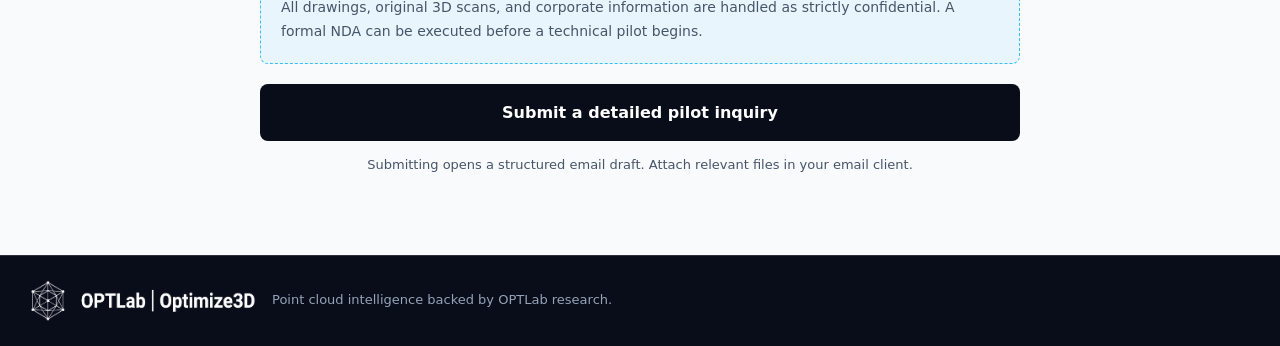
==== commit 51de9769: "Refine case content and visuals" ====
--- a/en/index.html
+++ b/en/index.html
@@ -18,7 +18,7 @@
   <meta property="og:image" content="https://optimize3d.github.io/homepage/assets/images/generated/hero-shipyard-pointcloud-v2.png">
   <meta name="twitter:card" content="summary_large_image">
   <link rel="icon" href="../assets/brand/favicon.svg" type="image/svg+xml">
-  <link rel="stylesheet" href="../assets/css/styles.css?v=20260713e">
+  <link rel="stylesheet" href="../assets/css/styles.css?v=20260716a">
   <script type="application/ld+json">
     {
       "@context": "https://schema.org",
@@ -190,17 +190,27 @@
       <div class="case-tabs" role="tablist" aria-label="Representative applications">
         <button id="case-tab-cargo" type="button" role="tab" aria-selected="true" aria-controls="case-cargo" data-tab-target="case-cargo">Cargo-hold spatial AI</button>
         <button id="case-tab-lngc" type="button" role="tab" aria-selected="false" aria-controls="case-lngc" data-tab-target="case-lngc">LNGC object detection</button>
+        <button id="case-tab-support" type="button" role="tab" aria-selected="false" aria-controls="case-support" data-tab-target="case-support">Ship-block support inspection</button>
+        <button id="case-tab-lightweight" type="button" role="tab" aria-selected="false" aria-controls="case-lightweight" data-tab-target="case-lightweight">Shipyard dataset lightweighting</button>
         <button id="case-tab-mold" type="button" role="tab" aria-selected="false" aria-controls="case-mold" data-tab-target="case-mold">FRP mold inspection</button>
         <button id="case-tab-robot" type="button" role="tab" aria-selected="false" aria-controls="case-robot" data-tab-target="case-robot">Robot workability</button>
       </div>
       <div class="case-panels">
         <article class="case-panel tab-panel is-active" id="case-cargo" role="tabpanel" aria-labelledby="case-tab-cargo">
           <div class="case-copy"><div class="case-summary"><time>2025</time><h3>Deep-learning spatial recognition module for a container-ship cargo hold</h3><p>Structures and workspaces are recognized from a shipyard cargo-hold point cloud, with object segmentation, spatial relationships, and inspection-reference data organized into an automation module.</p></div><ul class="case-specs"><li><strong>Input</strong><span>Cargo-hold 3D point cloud</span></li><li><strong>Analysis</strong><span>Object recognition, spatial reasoning, accessibility</span></li><li><strong>Output</strong><span>Inspection and work-reference data package</span></li></ul></div>
-          <figure class="case-visual"><img src="../assets/images/applied/indoor-spatial-ai.jpg" alt="AI analysis segmenting point clouds into semantic spaces and object classes" loading="lazy" decoding="async"><figcaption>Semantic parsing / object classification / density reasoning</figcaption></figure>
+          <figure class="case-visual"><img class="is-diagram" src="../assets/images/applied/cargo-hold-spatial-perception.jpg" alt="Deep-learning semantic segmentation and object identification of a cargo-hold 3D LiDAR point cloud" loading="lazy" decoding="async"><figcaption>3D LiDAR / deep learning / semantic segmentation / object clustering</figcaption></figure>
         </article>
         <article class="case-panel tab-panel" id="case-lngc" role="tabpanel" aria-labelledby="case-tab-lngc" hidden>
           <div class="case-copy"><div class="case-summary"><time>2020-2021</time><h3>3D point-cloud object detection in an LNGC cargo hold</h3><p>Deep-learning point-cloud processing and post-processing were studied to detect and segment scaffolding systems during cargo-hold flatness measurement.</p></div><ul class="case-specs"><li><strong>Input</strong><span>LNGC cargo-hold scan data</span></li><li><strong>Analysis</strong><span>Object detection, semantic segmentation, post-processing</span></li><li><strong>Output</strong><span>Measurement-target organization and inspection support</span></li></ul></div>
-          <figure class="case-visual"><img src="../assets/images/generated/spatial-ai-shipyard-segmentation-v2.png" alt="Shipyard point-cloud object detection and semantic segmentation" loading="lazy" decoding="async"><figcaption>3D object detection / semantic segmentation / post-processing</figcaption></figure>
+          <figure class="case-visual"><img class="is-diagram" src="../assets/images/applied/lngc-cargo-hold-ai-detection.jpg" alt="AI detection of cargo-hold structures and wall-flatness inspection from LNGC 3D scan data" loading="lazy" decoding="async"><figcaption>3D object detection / semantic segmentation / post-processing</figcaption></figure>
+        </article>
+        <article class="case-panel tab-panel" id="case-support" role="tabpanel" aria-labelledby="case-tab-support" hidden>
+          <div class="case-copy"><div class="case-summary"><time>2026</time><h3>Ship-block support installation inspection</h3><p>Supports are segmented and extracted from ship-block underside point clouds, then compared with the reference layout to quantify installation deviations.</p></div><ul class="case-specs"><li><strong>Input</strong><span>3D LiDAR scans beneath a ship block</span></li><li><strong>Analysis</strong><span>PointVector segmentation, DBSCAN and RANSAC</span></li><li><strong>Output</strong><span>Support position, height, and installation deviation</span></li></ul></div>
+          <figure class="case-visual"><img class="is-diagram" src="../assets/images/applied/ship-block-support-inspection.jpg" alt="Deep-learning workflow for segmenting ship-block supports and inspecting their positions and outliers" loading="lazy" decoding="async"><figcaption>PointVector / DBSCAN / RANSAC / support installation accuracy · <a href="https://doi.org/10.3744/SNAK.2026.63.3.191" target="_blank" rel="noopener noreferrer">View the JSNAK paper</a></figcaption></figure>
+        </article>
+        <article class="case-panel tab-panel" id="case-lightweight" role="tabpanel" aria-labelledby="case-tab-lightweight" hidden>
+          <div class="case-copy"><div class="case-summary"><time>2025</time><h3>Topology- and Geometry-Augmented Lightweight Shipyard Point-Cloud Datasets</h3><p>Topologically significant structures and local geometric features were extracted from large-scale ship-block and shipyard point clouds to reduce data volume while preserving the shape information and performance required for deep-learning object detection.</p></div><ul class="case-specs"><li><strong>Input</strong><span>Large-scale ship-block and shipyard-environment 3D point clouds</span></li><li><strong>Analysis</strong><span>TDA persistent homology, FPFH geometric feature extraction and augmentation</span></li><li><strong>Output</strong><span>Lightweight training datasets preserving shape quality and object-detection performance</span></li></ul></div>
+          <figure class="case-visual"><img class="is-diagram" src="../assets/images/applied/shipyard-dataset-lightweighting.jpg" alt="Shipyard point-cloud dataset lightweighting and object-inference architecture combining FPFH geometric features with TDA topological features" loading="lazy" decoding="async"><figcaption>TDA / persistent homology / FPFH / feature augmentation · <a href="https://doi.org/10.3744/SNAK.2025.62.6.373" target="_blank" rel="noopener noreferrer">TDA paper</a> · <a href="https://doi.org/10.3744/SNAK.2025.62.5.280" target="_blank" rel="noopener noreferrer">FPFH paper</a></figcaption></figure>
         </article>
         <article class="case-panel tab-panel" id="case-mold" role="tabpanel" aria-labelledby="case-tab-mold" hidden>
           <div class="case-copy"><div class="case-summary"><time>2016-2021</time><h3>3D scanning and shape-deviation analysis for small craft and FRP molds</h3><p>Scan data from small craft and production molds were compared against reference shapes to verify dimensional control and process-improvement potential.</p></div><ul class="case-specs"><li><strong>Input</strong><span>Small-craft and FRP mold scan data</span></li><li><strong>Analysis</strong><span>Registration, deviation map, quality criteria</span></li><li><strong>Output</strong><span>Mold quality-control and improvement evidence</span></li></ul></div>
